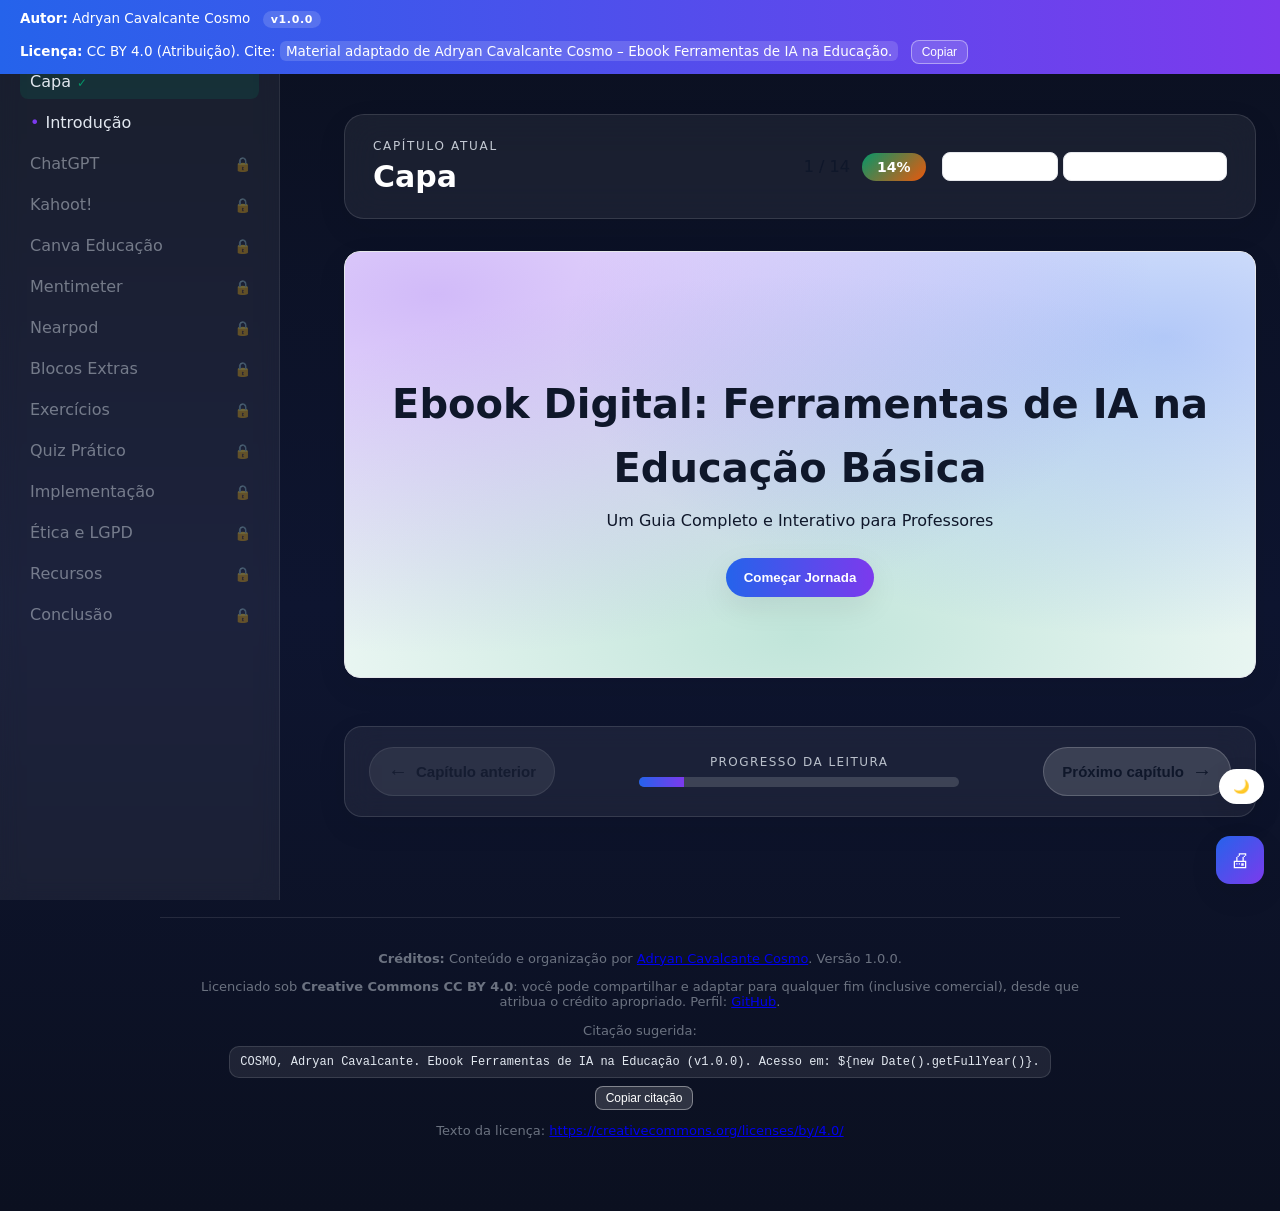
==== index.html @ c81c5d65 "Ferramentas de IA na Educação Básica" ====
<!DOCTYPE html><html
    lang="pt-BR"
    data-theme="light"
    class="chapters-mode">
    <head>
        <meta charset="UTF-8" />
        <meta
            name="viewport"
            content="width=device-width, initial-scale=1.0" />
        <title>Ebook Digital: Ferramentas de IA na Educação Básica</title>
        <meta
            name="description"
            content="Ebook interativo para professores: ferramentas de IA com guias práticos, exemplos pedagógicos, ética e acessibilidade." />
        <meta
            name="ebook:author"
            content="Adryan Cavalcante Cosmo" />
        <meta
            name="ebook:authorGithub"
            content="https://github.com/Adryan-Cosmo" />
        <meta
            name="ebook:version"
            content="1.0.0" />
        <meta
            name="license"
            content="CC BY 4.0" />
        <link
            rel="icon"
            href="assets/favicon.svg"
            type="image/svg+xml" />
        <link
            rel="stylesheet"
            href="style.css"
            media="all" />
        <link
            rel="stylesheet"
            href="print.css"
            media="print" />
    </head>
    <body>
        <!-- Banner de Créditos (preenchido dinamicamente) -->
        <div class="author-banner">
            <div class="author-banner-left">
                <strong>Autor:</strong>
                <a
                    href="https://github.com/Adryan-Cosmo"
                    target="_blank"
                    rel="noopener"
                    class="author-link"
                    ><span class="author-name">Adryan Cavalcante Cosmo</span></a
                >
                <span
                    class="author-version"
                    title="Versão do ebook"
                    >v<span data-ebook-version>1.0.0</span></span
                >
            </div>
            <div class="author-banner-right">
                <strong>Licença:</strong> CC BY 4.0 (Atribuição). Cite:
                <span class="citation-inline"
                    >Material adaptado de Adryan Cavalcante Cosmo – Ebook
                    Ferramentas de IA na Educação.</span
                >
                <button
                    type="button"
                    class="copy-citation-btn"
                    id="copyCitation"
                    title="Copiar citação">
                    Copiar
                </button>
            </div>
        </div>
        <div class="progress-container">
            <div
                class="progress-bar"
                id="progressBar"></div>
        </div>
        <button
            class="theme-toggle"
            id="themeToggle"
            title="Alternar tema">
            <span id="themeIcon">🌙</span>
        </button>
        <button
            class="print-button"
            id="printButton"
            title="Imprimir capítulo atual">
            🖨
        </button>
        <nav
            class="sidebar"
            id="sidebar">
            <div class="sidebar-header">
                <h3>Sumário</h3>
                <button
                    class="sidebar-toggle"
                    id="sidebarToggle"
                    aria-label="Fechar menu">
                    ×
                </button>
            </div>
            <ul class="nav-menu">
                <li>
                    <a
                        class="nav-link"
                        href="#capa"
                        >Capa</a
                    >
                </li>
                <li>
                    <a
                        class="nav-link"
                        href="#introducao"
                        >Introdução</a
                    >
                </li>
                <li>
                    <a
                        class="nav-link"
                        href="#chatgpt"
                        >ChatGPT</a
                    >
                </li>
                <li>
                    <a
                        class="nav-link"
                        href="#kahoot"
                        >Kahoot!</a
                    >
                </li>
                <li>
                    <a
                        class="nav-link"
                        href="#canva"
                        >Canva Educação</a
                    >
                </li>
                <li>
                    <a
                        class="nav-link"
                        href="#mentimeter"
                        >Mentimeter</a
                    >
                </li>
                <li>
                    <a
                        class="nav-link"
                        href="#nearpod"
                        >Nearpod</a
                    >
                </li>
                <li>
                    <a
                        class="nav-link"
                        href="#extras"
                        >Blocos Extras</a
                    >
                </li>
                <li>
                    <a
                        class="nav-link"
                        href="#exercicios"
                        >Exercícios</a
                    >
                </li>
                <li>
                    <a
                        class="nav-link"
                        href="#quiz-pratico"
                        >Quiz Prático</a
                    >
                </li>
                <li>
                    <a
                        class="nav-link"
                        href="#implementacao"
                        >Implementação</a
                    >
                </li>
                <li>
                    <a
                        class="nav-link"
                        href="#etica"
                        >Ética e LGPD</a
                    >
                </li>
                <li>
                    <a
                        class="nav-link"
                        href="#recursos"
                        >Recursos</a
                    >
                </li>
                <li>
                    <a
                        class="nav-link"
                        href="#conclusao"
                        >Conclusão</a
                    >
                </li>
            </ul>
        </nav>
        <button
            class="mobile-menu-btn"
            id="mobileMenuBtn"
            aria-label="Abrir menu">
            ☰
        </button>
        <main class="main-content">
            <div class="chapter-toolbar">
                <div class="chapter-meta">
                    <span class="chapter-label">Capítulo atual</span>
                    <h2
                        class="chapter-title"
                        id="currentChapterTitle">
                        Capa
                    </h2>
                </div>
                <div class="chapter-progress">
                    <div class="chapter-counter">
                        <span id="chapterPosition">1 / 12</span>
                        <span
                            class="chapter-progress-pill"
                            id="chapterPercent"
                            >0%</span
                        >
                    </div>
                    <div class="chapter-actions">
                        <button
                            id="viewModeToggle"
                            class="btn small"
                            type="button"
                            title="Alternar entre visão linear (um capítulo) e completa">
                            Visão Completa
                        </button>
                        <button
                            id="progressModeToggle"
                            class="btn small"
                            type="button"
                            title="Alternar modo da barra superior">
                            Progresso: Desbloqueio
                        </button>
                    </div>
                </div>
            </div>
            <section
                id="capa"
                class="section section-cover active"
                data-title="Capa">
                <div class="cover-gradient"></div>
                <div class="cover-content">
                    <h1>Ebook Digital: Ferramentas de IA na Educação Básica</h1>
                    <p>Um Guia Completo e Interativo para Professores</p>
                    <button
                        class="cta-button"
                        id="startJourney"
                        type="button">
                        Começar Jornada
                    </button>
                </div>
            </section>
            <section
                id="introducao"
                class="section"
                data-title="Introdução">
                <h2>Introdução</h2>
                <p>
                    A Inteligência Artificial potencializa, não substitui, a
                    docência. Este ebook reúne ferramentas essenciais, com guias
                    práticos, exemplos e boas práticas para aplicação imediata
                    em sala de aula.
                </p>
                <div class="callout info">
                    <strong>Curiosidade:</strong> escolas que adotam recursos
                    digitais com intencionalidade pedagógica relatam maior
                    engajamento, economia de tempo em planejamento e avaliações
                    mais ágeis.
                </div>
                <div class="pill-grid">
                    <span class="pill">Criação de conteúdo</span>
                    <span class="pill">Gamificação</span>
                    <span class="pill">Interatividade</span>
                    <span class="pill">Realidade Virtual</span>
                    <span class="pill">Acessibilidade</span>
                </div>
            </section>
            <section
                id="chatgpt"
                class="section"
                data-title="ChatGPT">
                <h2>ChatGPT <span class="tag">🤖 Assistente de IA</span></h2>
                <h3>Apresentação</h3>
                <p>
                    O ChatGPT, desenvolvido pela OpenAI, é uma ferramenta de
                    inteligência artificial baseada em modelos de linguagem
                    avançados que compreende e gera respostas em linguagem
                    natural, sendo útil para explicar conteúdos, criar textos e
                    apoiar o planejamento pedagógico.
                </p>
                <p>
                    Seu uso pedagógico é amplo: elaboração de questões de
                    múltipla escolha, rubricas, resumos e planos de aula. Muitos
                    professores o utilizam como “copiloto de ensino”, acelerando
                    a criação de conteúdo e permitindo adaptação rápida ao
                    contexto da turma.
                </p>
                <p>
                    Como toda tecnologia, exige mediação crítica. O ChatGPT é
                    excelente para ideação, revisão de textos, geração de
                    debates, listas de exercícios e adaptações para necessidades
                    especiais, mas pode errar, estar desatualizado ou reproduzir
                    vieses. Por isso, a revisão docente é essencial.
                </p>
                <div class="cards two">
                    <div class="card">
                        <h4>Principais funcionalidades</h4>
                        <ul>
                            <li>
                                Geração de textos, questões, planos e resumos
                                personalizados
                            </li>
                            <li>Revisão ortográfica e gramatical</li>
                            <li>Sugestões de atividades e dinâmicas</li>
                            <li>Explicações detalhadas de conceitos</li>
                            <li>Listas e roteiros de estudo</li>
                            <li>Suporte multilíngue</li>
                            <li>Personalização por faixa etária e objetivos</li>
                        </ul>
                    </div>
                    <div class="card">
                        <h4>Vantagens e limitações</h4>
                        <div class="badges-row">
                            <span class="badge success">Agilidade</span>
                            <span class="badge success">Adaptação</span>
                            <span class="badge success">Criatividade</span>
                            <span class="badge warn">Revisão necessária</span>
                            <span class="badge warn"
                                >Versão gratuita limitada</span
                            >
                        </div>
                        <ul>
                            <li>
                                <strong>Vantagens:</strong> produção ágil;
                                adaptação instantânea; ideias criativas; uso
                                gratuito básico; apoio a avaliações e feedback.
                            </li>
                            <li>
                                <strong>Limitações:</strong> pode trazer dados
                                desatualizados; requer revisão crítica; recursos
                                avançados são pagos; não substitui a docência;
                                atenção à privacidade.
                            </li>
                        </ul>
                    </div>
                </div>
                <h4>Guia prático</h4>
                <ol>
                    <li>Acesse: chat.openai.com</li>
                    <li>Crie conta gratuita (e-mail ou Google)</li>
                    <li>Faça pedidos objetivos e contextualizados</li>
                    <li>Peça ajustes e adequações</li>
                    <li>Revise e adapte ao seu contexto</li>
                </ol>
                <h4>Passo a passo rápido</h4>
                <ol>
                    <li>Digite a solicitação</li>
                    <li>Leia a resposta</li>
                    <li>Refine (“refaça em múltipla escolha”)</li>
                    <li>Revise criticamente</li>
                    <li>Use o histórico</li>
                </ol>
                <h4>Exemplos pedagógicos</h4>
                <ul>
                    <li>Quiz personalizado sobre conteúdo recente</li>
                    <li>Roteiro de debate (ex.: ética na internet)</li>
                    <li>Resumos acessíveis para alunos com dificuldades</li>
                    <li>Feedback individualizado em tarefas</li>
                    <li>Atividades adaptadas para inclusão</li>
                </ul>
                <div class="media-grid">
                    <div
                        class="media-slot"
                        data-tooltip="Planos de aula no ChatGPT (Parte 4)">
                        <a
                            class="video-link"
                            href="https://www.youtube.com/watch?v=M0Vbwbh-Sf0"
                            target="_blank"
                            rel="noopener">
                            <span class="video-thumb">▶</span>
                            <span class="video-title"
                                >Como criar planos de aula no ChatGPT (Parte
                                4)</span
                            >
                            <span class="video-meta"
                                >12:49 • Tutorial focado em planos</span
                            >
                        </a>
                    </div>
                    <div
                        class="media-slot"
                        data-tooltip="Guia longo com prompts educacionais">
                        <a
                            class="video-link"
                            href="https://www.youtube.com/watch?v=Xo--SD6QiSw"
                            target="_blank"
                            rel="noopener">
                            <span class="video-thumb">▶</span>
                            <span class="video-title"
                                >ChatGPT para Professores: Guia Completo</span
                            >
                            <span class="video-meta"
                                >Duração longa • Prompts e aplicação
                                prática</span
                            >
                        </a>
                    </div>
                </div>
            </section>
            <section
                id="kahoot"
                class="section"
                data-title="Kahoot!">
                <h2>Kahoot! <span class="tag">🎮 Gamificação</span></h2>
                <h3>Apresentação</h3>
                <p>
                    O Kahoot! transforma revisões de conteúdo em jogos
                    interativos, tornando a avaliação formativa divertida e
                    engajadora. É amplamente utilizado no mundo todo para
                    quizzes, competições e rankings em tempo real.
                </p>
                <p>
                    Funciona em computador e celular: cada aluno entra com um
                    PIN e responde às questões simultaneamente. Professores
                    criam quizzes do zero ou utilizam a biblioteca com
                    atividades prontas, o que facilita o planejamento.
                </p>
                <p>
                    Favorece aprendizagem ativa e colaborativa, com foco não
                    apenas no acerto, mas no trabalho em equipe e protagonismo
                    estudantil. Relatórios permitem acompanhar progresso e
                    dificuldades para personalizar intervenções.
                </p>
                <div class="cards two">
                    <div class="card">
                        <h4>Principais funcionalidades</h4>
                        <ul>
                            <li>Criação de quizzes customizados</li>
                            <li>Banco de jogos prontos por tema/disciplina</li>
                            <li>Participação em tempo real por PIN</li>
                            <li>Modo desafio (lição de casa)</li>
                            <li>Relatórios automatizados</li>
                            <li>Ranking e pontuação instantânea</li>
                            <li>Suporte a imagens e vídeos</li>
                        </ul>
                    </div>
                    <div class="card">
                        <h4>Vantagens e limitações</h4>
                        <div class="badges-row">
                            <span class="badge success">Engajamento</span>
                            <span class="badge success">Feedback rápido</span>
                            <span class="badge success">Fácil uso</span>
                            <span class="badge warn">Internet estável</span>
                            <span class="badge warn"
                                >Recursos free limitados</span
                            >
                        </div>
                        <ul>
                            <li>
                                <strong>Vantagens:</strong> gamificação; criação
                                simples; relatórios em tempo real; suporte
                                mobile; biblioteca pronta.
                            </li>
                            <li>
                                <strong>Limitações:</strong> versão free
                                limitada; não ideal para perguntas discursivas;
                                exige internet estável; experiência ideal com
                                tela do professor + dispositivos.
                            </li>
                        </ul>
                    </div>
                </div>
                <h4>Guia prático</h4>
                <ol>
                    <li>Acesse: kahoot.com e cadastre-se</li>
                    <li>Clique em “Criar” e monte o quiz</li>
                    <li>Defina tipos de pergunta, alternativas, mídia</li>
                    <li>Salve e compartilhe o PIN com a turma</li>
                    <li>Inicie ao vivo e analise relatórios</li>
                </ol>
                <h4>Passo a passo rápido</h4>
                <ol>
                    <li>“Criar” → “Novo Kahoot”</li>
                    <li>Escolha mídia e adicione perguntas</li>
                    <li>Ajuste tempo e pontuação</li>
                    <li>Compartilhe PIN</li>
                    <li>Acompanhe ranking</li>
                </ol>
                <h4>Exemplos pedagógicos</h4>
                <ul>
                    <li>Revisão pré-prova em formato de competição</li>
                    <li>Diagnóstico inicial de conhecimentos</li>
                    <li>Quiz temático para engajar</li>
                    <li>Feedback imediato em aulas expositivas</li>
                    <li>Grupos para colaboração</li>
                </ul>
                <div class="media-grid">
                    <div
                        class="media-slot"
                        data-tooltip="Tutorial completo Kahoot">
                        <a
                            class="video-link"
                            href="https://www.youtube.com/watch?v=J_oEUnze81M"
                            target="_blank"
                            rel="noopener">
                            <span class="video-thumb">▶</span>
                            <span class="video-title"
                                >Tutorial completo para o professor usar o
                                Kahoot</span
                            >
                            <span class="video-meta"
                                >12:01 • Uso em aulas presenciais e online</span
                            >
                        </a>
                    </div>
                    <div
                        class="media-slot"
                        data-tooltip="Criação de questões no plano gratuito">
                        <a
                            class="video-link"
                            href="https://www.youtube.com/watch?v=P9ICPuYSmi0"
                            target="_blank"
                            rel="noopener">
                            <span class="video-thumb">▶</span>
                            <span class="video-title"
                                >Como criar questões no Kahoot (versão
                                gratuita)</span
                            >
                            <span class="video-meta"
                                >10:24 • Passo a passo detalhado</span
                            >
                        </a>
                    </div>
                </div>
            </section>
            <section
                id="canva"
                class="section"
                data-title="Canva Educação">
                <h2>Canva Educação <span class="tag">🎨 Design</span></h2>
                <h3>Apresentação</h3>
                <p>
                    O Canva Educação é uma plataforma para criar materiais
                    visuais e apresentações pedagógicas com milhares de
                    templates gratuitos e recursos profissionais. Ideal para
                    dinamizar aulas com materiais atrativos e inclusivos.
                </p>
                <p>
                    Permite cartazes, infográficos, videoaulas, planos de aula e
                    avaliações personalizadas, com interface de arraste-e-solte.
                    Mesmo sem experiência prévia em design, é possível criar
                    arte educacional de qualidade.
                </p>
                <p>
                    Recursos recentes de IA otimizam o fluxo: geração automática
                    de planos, tradução, checagem de acessibilidade e edição
                    colaborativa em tempo real — aumentando a produtividade e a
                    qualidade dos materiais.
                </p>
                <div class="cards two">
                    <div class="card">
                        <h4>Principais funcionalidades</h4>
                        <ul>
                            <li>
                                Editor drag-and-drop e templates educacionais
                            </li>
                            <li>IA para planos, tradução e variações</li>
                            <li>Criação de vídeos e infográficos</li>
                            <li>Verificador de acessibilidade</li>
                            <li>Colaboração em tempo real</li>
                            <li>Integração com LMS e Classroom</li>
                        </ul>
                    </div>
                    <div class="card">
                        <h4>Vantagens e limitações</h4>
                        <div class="badges-row">
                            <span class="badge success"
                                >Gratuito p/ docentes</span
                            >
                            <span class="badge success">Inclusivo</span>
                            <span class="badge success">Fácil</span>
                            <span class="badge warn">Internet</span>
                            <span class="badge warn">Premium restrito</span>
                        </div>
                        <ul>
                            <li>
                                <strong>Vantagens:</strong> gratuito para
                                professores; personalização; acessibilidade;
                                economia de tempo; multi-etapas curriculares.
                            </li>
                            <li>
                                <strong>Limitações:</strong> precisa de
                                internet; alguns recursos são premium; pequena
                                curva de aprendizado.
                            </li>
                        </ul>
                    </div>
                </div>
                <h4>Guia prático</h4>
                <ol>
                    <li>Acesse: canva.com/educacao</li>
                    <li>Cadastre-se com e-mail institucional/Google</li>
                    <li>Escolha um template adequado</li>
                    <li>Personalize, verifique acessibilidade</li>
                    <li>Exporte (PDF/PNG/MP4) ou compartilhe link</li>
                </ol>
                <h4>Passo a passo rápido</h4>
                <ol>
                    <li>Selecione o formato (apresentação/infográfico/quiz)</li>
                    <li>Edite textos e imagens; use IA</li>
                    <li>Organize elementos visuais</li>
                    <li>Revise contraste e legibilidade</li>
                    <li>Compartilhe/baixe/imprima</li>
                </ol>
                <h4>Exemplos pedagógicos</h4>
                <ul>
                    <li>Materiais multimídia (ciências, história, etc.)</li>
                    <li>Planos de aula e apresentações ilustradas</li>
                    <li>Cartazes informativos</li>
                    <li>Atividades impressas e digitais</li>
                    <li>Jogos visuais educativos</li>
                </ul>
                <div class="media-grid">
                    <div
                        class="media-slot"
                        data-tooltip="Acesso gratuito e visão geral">
                        <a
                            class="video-link"
                            href="https://www.youtube.com/watch?v=0WI_fFuAggQ"
                            target="_blank"
                            rel="noopener">
                            <span class="video-thumb">▶</span>
                            <span class="video-title"
                                >Canva for Education (curto)</span
                            >
                            <span class="video-meta"
                                >Curto • Acesso e recursos</span
                            >
                        </a>
                    </div>
                    <div
                        class="media-slot"
                        data-tooltip="Criação profissional de atividades">
                        <a
                            class="video-link"
                            href="https://www.youtube.com/watch?v=Js-SSftUG40"
                            target="_blank"
                            rel="noopener">
                            <span class="video-thumb">▶</span>
                            <span class="video-title"
                                >Tutorial completo para criar atividades
                                pedagógicas</span
                            >
                            <span class="video-meta"
                                >10:54 • Materiais para imprimir</span
                            >
                        </a>
                    </div>
                </div>
            </section>
            <section
                id="mentimeter"
                class="section"
                data-title="Mentimeter">
                <h2>Mentimeter <span class="tag">📊 Interatividade</span></h2>
                <h3>Apresentação</h3>
                <p>
                    O Mentimeter transforma apresentações em experiências
                    interativas com nuvem de palavras, enquetes, quizzes e
                    perguntas abertas. Excelente para engajar e coletar feedback
                    instantâneo.
                </p>
                <p>
                    Democratiza a voz dos estudantes, tanto em aulas presenciais
                    quanto remotas, por código ou QR Code. Útil para sondagens,
                    construção coletiva e avaliação diagnóstica.
                </p>
                <p>
                    Funciona em tempo real, com visual atraente e
                    multi-dispositivo. É intuitivo e promove participação
                    inclusive de alunos tímidos, com opção de respostas
                    anônimas.
                </p>
                <div class="cards two">
                    <div class="card">
                        <h4>Principais funcionalidades</h4>
                        <ul>
                            <li>Perguntas rápidas e resultados ao vivo</li>
                            <li>Nuvem de palavras colaborativa</li>
                            <li>Escalas, abertas e quizzes</li>
                            <li>Exportação de resultados</li>
                            <li>Personalização visual</li>
                            <li>Compatível com qualquer dispositivo</li>
                        </ul>
                    </div>
                    <div class="card">
                        <h4>Vantagens e limitações</h4>
                        <div class="badges-row">
                            <span class="badge success">Participação</span>
                            <span class="badge success">Anonimato</span>
                            <span class="badge success">Versátil</span>
                            <span class="badge warn">Free limitado</span>
                            <span class="badge warn">Internet</span>
                        </div>
                        <ul>
                            <li>
                                <strong>Vantagens:</strong> interatividade
                                ampla; acesso simples; relatórios exportáveis;
                                anonimato encoraja participação.
                            </li>
                            <li>
                                <strong>Limitações:</strong> versão gratuita
                                limita perguntas/recursos; exige internet
                                estável; menos recursos visuais avançados no
                                plano free.
                            </li>
                        </ul>
                    </div>
                </div>
                <h4>Guia prático</h4>
                <ol>
                    <li>Acesse: mentimeter.com</li>
                    <li>Crie conta gratuita</li>
                    <li>“New Presentation” e adicione perguntas</li>
                    <li>Compartilhe o código/QR</li>
                    <li>Projete resultados e exporte</li>
                </ol>
                <h4>Passo a passo rápido</h4>
                <ol>
                    <li>Crie a apresentação e nomeie</li>
                    <li>Adicione slides e tipos de pergunta</li>
                    <li>Personalize visual</li>
                    <li>“Present” e compartilhe o código</li>
                    <li>Use respostas para revisão e debate</li>
                </ol>
                <h4>Exemplos pedagógicos</h4>
                <ul>
                    <li>Diagnóstico (ex.: palavras sobre biodiversidade)</li>
                    <li>Brainstorm para projetos interdisciplinares</li>
                    <li>Feedback pós-atividade</li>
                    <li>Revisão por quizzes</li>
                    <li>Leitura de clima da turma</li>
                </ul>
                <div class="media-grid">
                    <div
                        class="media-slot"
                        data-tooltip="Uso educacional do Mentimeter 2024">
                        <a
                            class="video-link"
                            href="https://www.youtube.com/watch?v=sKJiYttP4Ac"
                            target="_blank"
                            rel="noopener">
                            <span class="video-thumb">▶</span>
                            <span class="video-title"
                                >Tutorial 2024: Mentimeter como ferramenta
                                educacional</span
                            >
                            <span class="video-meta"
                                >Foco: nuvem de palavras / sondagem</span
                            >
                        </a>
                    </div>
                    <div
                        class="media-slot"
                        data-tooltip="Enquetes e quiz de classificação">
                        <a
                            class="video-link"
                            href="https://www.youtube.com/watch?v=BZsg6gGjZ_Y"
                            target="_blank"
                            rel="noopener">
                            <span class="video-thumb">▶</span>
                            <span class="video-title"
                                >Enquete e Quiz de Classificação no
                                Mentimeter</span
                            >
                            <span class="video-meta"
                                >17:55 • Tutorial completo + dicas</span
                            >
                        </a>
                    </div>
                </div>
            </section>
            <section
                id="nearpod"
                class="section"
                data-title="Nearpod">
                <h2>Nearpod <span class="tag">🥽 VR e 3D</span></h2>
                <h3>Apresentação</h3>
                <p>
                    O Nearpod integra apresentações interativas, avaliações
                    formativas, simulações 3D, VR e colaboração. Transforma
                    slides em experiências ativas e imersivas.
                </p>
                <p>
                    Permite importar Google Slides/PowerPoint/PDF e inserir
                    quiz, jogos, enquetes, desenho e mural colaborativo. Há
                    biblioteca de VR para “viagens de estudo” e simulações
                    científicas.
                </p>
                <p>
                    Funciona em modo “Sessão ao Vivo” (síncrono) ou “Ritmo do
                    Aluno” (assíncrono/híbrido). Relatórios detalhados dão visão
                    individual do engajamento e da aprendizagem.
                </p>
                <div class="cards two">
                    <div class="card">
                        <h4>Principais funcionalidades</h4>
                        <ul>
                            <li>Lições com quizzes, mural e desenho</li>
                            <li>Realidade virtual e simulações 3D</li>
                            <li>Avaliação formativa em tempo real</li>
                            <li>Sessão ao vivo e ritmo do aluno</li>
                            <li>Importação de materiais</li>
                            <li>Relatórios de participação e desempenho</li>
                        </ul>
                    </div>
                    <div class="card">
                        <h4>Vantagens e limitações</h4>
                        <div class="badges-row">
                            <span class="badge success">Imersão</span>
                            <span class="badge success">Personalização</span>
                            <span class="badge success">Inclusão</span>
                            <span class="badge warn">Internet</span>
                            <span class="badge warn"
                                >Plano pago (avançado)</span
                            >
                        </div>
                        <ul>
                            <li>
                                <strong>Vantagens:</strong> engajamento alto;
                                personalização; recursos inclusivos; muitas
                                funções gratuitas; biblioteca rica.
                            </li>
                            <li>
                                <strong>Limitações:</strong> depende de
                                internet; funcionalidades avançadas pagas;
                                alunos podem precisar de adaptação inicial.
                            </li>
                        </ul>
                    </div>
                </div>
                <h4>Guia prático</h4>
                <ol>
                    <li>Acesse: nearpod.com e registre-se</li>
                    <li>Importe slides/PDF ou crie do zero</li>
                    <li>Insira atividades (quiz, desenho, mural, VR)</li>
                    <li>Selecione Sessão ao Vivo ou Ritmo do Aluno</li>
                    <li>Compartilhe código</li>
                    <li>Analise relatórios</li>
                </ol>
                <h4>Passo a passo rápido</h4>
                <ol>
                    <li>Crie a lição e adicione interações</li>
                    <li>Defina distribuição síncrona/assíncrona</li>
                    <li>Compartilhe o código</li>
                    <li>Alunos interagem nos dispositivos</li>
                    <li>Use dados para ajustar a prática</li>
                </ol>
                <h4>Exemplos pedagógicos</h4>
                <ul>
                    <li>Biodiversidade com quizzes e VR</li>
                    <li>Visita virtual ao Coliseu</li>
                    <li>Diagnóstico de novos conteúdos</li>
                    <li>Desenho colaborativo ao vivo</li>
                    <li>Atividades adaptativas para inclusão</li>
                </ul>
                <div class="media-grid">
                    <div
                        class="media-slot"
                        data-tooltip="Apresentações interativas Nearpod">
                        <a
                            class="video-link"
                            href="https://www.youtube.com/watch?v=ar74WNQH0J0"
                            target="_blank"
                            rel="noopener">
                            <span class="video-thumb">▶</span>
                            <span class="video-title"
                                >Como tornar as aulas mais dinâmicas com
                                Nearpod</span
                            >
                            <span class="video-meta"
                                >Apresentações e recursos dinâmicos</span
                            >
                        </a>
                    </div>
                    <div
                        class="media-slot"
                        data-tooltip="Criação de apresentações engajadoras">
                        <a
                            class="video-link"
                            href="https://www.youtube.com/watch?v=D2lma6ph_zk"
                            target="_blank"
                            rel="noopener">
                            <span class="video-thumb">▶</span>
                            <span class="video-title"
                                >Aprenda como usar o Nearpod para enriquecer
                                suas aulas</span
                            >
                            <span class="video-meta"
                                >08:08 • Passos práticos</span
                            >
                        </a>
                    </div>
                </div>
            </section>
            <section
                id="extras"
                class="section"
                data-title="Blocos Extras">
                <h2>Planejamento, Avaliação e Apoio com IA</h2>
                <div class="card">
                    <h3>
                        Uso das Ferramentas de IA para Planejamento e Avaliação
                        de Projetos
                    </h3>
                    <h4>Potencializando o Trabalho do Docente</h4>
                    <p>
                        Ferramentas de IA como o ChatGPT atuam como assistentes
                        pedagógicos: geram planos de aula detalhados, roteiros,
                        atividades diferenciadas e materiais acessíveis.
                        Automatizando etapas repetitivas, liberam tempo para o
                        professor acompanhar o desenvolvimento crítico, o
                        engajamento e a criatividade dos estudantes.
                    </p>
                    <p>
                        Relatórios e dashboards (quando disponíveis em
                        plataformas como Nearpod ou Kahoot!) ajudam a mapear
                        competências e identificar lacunas rapidamente,
                        favorecendo intervenções pedagógicas personalizadas e
                        formativas.
                    </p>
                    <h4>IA no Suporte e Avaliação dos Alunos em Projetos</h4>
                    <p>
                        Em projetos, estudantes podem usar IA para explorar
                        temas, gerar hipóteses, estruturar textos e revisar
                        versões preliminares. Isso amplia autonomia e
                        autorregulação. Paralelamente, recursos interativos
                        (Kahoot!, Mentimeter, Nearpod) permitem monitorar
                        compreensão em tempo real e fornecer feedback imediato.
                    </p>
                    <div class="callout info">
                        <strong>Equilíbrio:</strong> IA é apoio — a mediação
                        humana continua central para validação, contextualização
                        e ética.
                    </div>
                </div>
                <div class="card">
                    <h3>Sugestões de Aplicações Práticas</h3>
                    <ul>
                        <li>
                            <strong>Planejamento dinâmico:</strong> gerar planos
                            multi-nível com diferenciação e inclusão.
                        </li>
                        <li>
                            <strong>Desenvolvimento autônomo:</strong> orientar
                            alunos a usar IA para brainstorm, estruturação e
                            revisão crítica.
                        </li>
                        <li>
                            <strong>Avaliação formativa contínua:</strong>
                            quizzes e enquetes (Kahoot!/Mentimeter) para ajustar
                            percurso.
                        </li>
                        <li>
                            <strong>Inclusão:</strong> verificar acessibilidade
                            (Canva, recursos de leitura/VR do Nearpod) e adaptar
                            linguagens.
                        </li>
                        <li>
                            <strong>Reflexão ética:</strong> promover debate
                            sobre autoria, honestidade acadêmica e uso
                            responsável.
                        </li>
                    </ul>
                </div>
                <div class="cards two">
                    <div class="card">
                        <h3>Rubrica Sintética (Apresentações & Projetos)</h3>
                        <ul>
                            <li>
                                <strong>Domínio do conteúdo</strong> –
                                profundidade e precisão.
                            </li>
                            <li>
                                <strong>Clareza e organização</strong> – lógica,
                                sequência, coesão.
                            </li>
                            <li>
                                <strong
                                    >Recursos visuais & acessibilidade</strong
                                >
                                – legibilidade, contraste, alt text.
                            </li>
                            <li>
                                <strong>Participação e tempo</strong> –
                                colaboração e gestão do tempo.
                            </li>
                            <li>
                                <strong>Reflexão crítica</strong> – análise,
                                argumentação, propostas.
                            </li>
                        </ul>
                        <p class="muted">
                            Sugestão: disponibilize a rubrica antes e incentive
                            auto e coavaliação.
                        </p>
                    </div>
                    <div class="card">
                        <h3>Checklist Essencial de Acessibilidade</h3>
                        <ul>
                            <li>Contraste adequado (WCAG AA).</li>
                            <li>Fonte ≥ 12pt e espaçamento confortável.</li>
                            <li>Alt text em todas as imagens.</li>
                            <li>Navegação por teclado sempre que possível.</li>
                            <li>Linguagem clara e inclusiva.</li>
                        </ul>
                        <p class="muted">
                            Revise materiais com verificadores (Canva,
                            PowerPoint, Google Slides).
                        </p>
                    </div>
                </div>
                <div class="card">
                    <h3>Biblioteca Multimídia de Apoio</h3>
                    <ul>
                        <li>
                            ChatGPT: do zero ao sucesso (planejamento e
                            prompts).
                        </li>
                        <li>Kahoot!: revisão gamificada e engajamento.</li>
                        <li>Canva Educação: criação visual acessível.</li>
                        <li>Mentimeter: sondagem e participação ao vivo.</li>
                        <li>
                            Nearpod: interatividade, VR e avaliação integrada.
                        </li>
                    </ul>
                    <p class="muted">
                        Sugestão: mantenha planilha compartilhada com links e
                        anotações pedagógicas.
                    </p>
                </div>
                <div class="card">
                    <h3>Como Integrar no Fluxo da Aula</h3>
                    <ol>
                        <li>
                            <strong>Planeje</strong> com apoio da IA
                            (estruturas, diferenciação, recursos).
                        </li>
                        <li>
                            <strong>Crie</strong> materiais acessíveis e
                            multimodais (Canva / Nearpod).
                        </li>
                        <li>
                            <strong>Implemente</strong> interações e checagens
                            rápidas (Mentimeter / Kahoot!).
                        </li>
                        <li>
                            <strong>Monitore</strong> desempenho e engajamento
                            (relatórios / observação).
                        </li>
                        <li>
                            <strong>Realimente</strong> com rubrica + feedback
                            formativo adaptado.
                        </li>
                        <li>
                            <strong>Reflexão final</strong> com breve debate
                            ético sobre uso da IA.
                        </li>
                    </ol>
                    <p>
                        Adapte cada instrumento à maturidade digital da turma e
                        aos recursos disponíveis na escola.
                    </p>
                </div>
            </section>
            <section
                id="exercicios"
                class="section"
                data-title="Exercícios">
                <h2>Exercícios e Desafios</h2>
                <div class="cards three">
                    <div class="card">
                        <h3>Quiz: ChatGPT</h3>
                        <p>
                            Qual é a melhor estratégia para obter respostas
                            específicas?
                        </p>
                        <div
                            class="quiz-options"
                            data-quiz="q1">
                            <button class="option">Perguntas genéricas</button>
                            <button
                                class="option"
                                data-correct="true">
                                Prompts claros e específicos
                            </button>
                            <button class="option">Textos longos</button>
                            <button class="option">
                                Apenas palavras-chave
                            </button>
                        </div>
                        <div
                            class="quiz-feedback"
                            id="q1-feedback"></div>
                    </div>
                    <div class="card">
                        <h3>Desafios (Bronze → Ouro)</h3>
                        <ul>
                            <li>
                                Bronze: crie um plano de aula de 45 min
                                (ChatGPT)
                            </li>
                            <li>
                                Prata: gere 10 questões e transforme em Kahoot
                            </li>
                            <li>Ouro: aula Nearpod com 3 interações + 1 VR</li>
                        </ul>
                    </div>
                    <div class="card">
                        <h3>Checklist de Implementação</h3>
                        <ul
                            class="checklist"
                            id="checklist">
                            <li>
                                <label
                                    ><input type="checkbox" /> Diagnóstico de
                                    infraestrutura</label
                                >
                            </li>
                            <li>
                                <label
                                    ><input type="checkbox" /> Perfil digital
                                    dos alunos</label
                                >
                            </li>
                            <li>
                                <label
                                    ><input type="checkbox" /> Seleção de 2–3
                                    ferramentas</label
                                >
                            </li>
                            <li>
                                <label
                                    ><input type="checkbox" /> Testes
                                    piloto</label
                                >
                            </li>
                            <li>
                                <label
                                    ><input type="checkbox" /> Tutoriais
                                    simples</label
                                >
                            </li>
                            <li>
                                <label
                                    ><input type="checkbox" /> Planos
                                    alternativos (offline)</label
                                >
                            </li>
                        </ul>
                        <button
                            class="btn small"
                            id="clearChecklist">
                            Limpar progresso
                        </button>
                    </div>
                </div>
            </section>
            <section
                id="quiz-pratico"
                class="section"
                data-title="Quiz Prático">
                <h2>Quiz: Avalie seu Conhecimento Prático do Guia</h2>
                <div class="card">
                    <h3>
                        1. Onde você acessa o ChatGPT para começar a criar
                        planos de aula?
                    </h3>
                    <div
                        class="quiz-options"
                        data-quiz="p1">
                        <button class="option">google.com</button>
                        <button
                            class="option"
                            data-correct="true">
                            chat.openai.com
                        </button>
                        <button class="option">openai.org</button>
                        <button class="option">classroom.openai.com</button>
                    </div>
                    <div
                        class="quiz-feedback"
                        id="p1-feedback"></div>
                </div>
                <div class="card">
                    <h3>
                        2. Qual destes passos é correto para usar ferramentas de
                        IA no ambiente educacional?
                    </h3>
                    <div
                        class="quiz-options"
                        data-quiz="p2">
                        <button class="option">
                            Solicitar assistência técnica sempre
                        </button>
                        <button
                            class="option"
                            data-correct="true">
                            Criar conta, fazer prompt, ajustar respostas,
                            revisar
                        </button>
                        <button class="option">
                            Copiar todo conteúdo sem revisão
                        </button>
                        <button class="option">
                            Deixar os alunos usarem livremente
                        </button>
                    </div>
                    <div
                        class="quiz-feedback"
                        id="p2-feedback"></div>
                </div>
                <div class="card">
                    <h3>
                        3. O que é fundamental fazer após receber uma resposta
                        do ChatGPT?
                    </h3>
                    <div
                        class="quiz-options"
                        data-quiz="p3">
                        <button class="option">Publicar imediatamente</button>
                        <button
                            class="option"
                            data-correct="true">
                            Revisar e adaptar conforme o contexto
                        </button>
                        <button class="option">
                            Ignorar e pedir nova resposta
                        </button>
                        <button class="option">Tradução automática</button>
                    </div>
                    <div
                        class="quiz-feedback"
                        id="p3-feedback"></div>
                </div>
                <div class="card">
                    <h3>
                        4. A criação de quizzes no Kahoot! exige que cada aluno
                        tenha o quê?
                    </h3>
                    <div
                        class="quiz-options"
                        data-quiz="p4">
                        <button
                            class="option"
                            data-correct="true">
                            Dispositivo com internet para inserir o código PIN
                        </button>
                        <button class="option">Modelo impresso do quiz</button>
                        <button class="option">Conta gratuita no Kahoot</button>
                        <button class="option">
                            Programa instalado no celular
                        </button>
                    </div>
                    <div
                        class="quiz-feedback"
                        id="p4-feedback"></div>
                </div>
                <div class="card">
                    <h3>
                        5. Ao criar materiais no Canva Educação, qual é um passo
                        importante para garantir acessibilidade?
                    </h3>
                    <div
                        class="quiz-options"
                        data-quiz="p5">
                        <button class="option">
                            Usar fontes pequenas e cores claras
                        </button>
                        <button
                            class="option"
                            data-correct="true">
                            Usar o verificador de acessibilidade para contraste
                            e legibilidade
                        </button>
                        <button class="option">
                            Adicionar muitas imagens coloridas
                        </button>
                        <button class="option">
                            Usar sempre fontes cursivas
                        </button>
                    </div>
                    <div
                        class="quiz-feedback"
                        id="p5-feedback"></div>
                </div>
                <div
                    id="quizPraticoScore"
                    class="quiz-score-summary"
                    hidden>
                    <div class="score-line">
                        <strong>Pontuação:</strong>
                        <span id="quizPraticoAcertos">0</span>/<span
                            id="quizPraticoTotal"
                            >5</span
                        >
                        (<span id="quizPraticoPercent">0%</span>)
                    </div>
                    <div class="score-bar-wrapper">
                        <div class="score-bar-track">
                            <div
                                class="score-bar-fill"
                                id="quizPraticoFill"></div>
                        </div>
                    </div>
                    <div class="score-actions">
                        <button
                            id="resetQuizPratico"
                            class="btn small"
                            type="button">
                            Refazer Quiz
                        </button>
                    </div>
                </div>
            </section>
            <section
                id="implementacao"
                class="section"
                data-title="Implementação">
                <h2>Linha do Tempo (12 Semanas)</h2>
                <div class="timeline">
                    <div class="time-block">
                        <h4>Semanas 1–2</h4>
                        <ul>
                            <li>Infraestrutura e perfil</li>
                            <li>Escolha de ferramentas</li>
                            <li>Configuração</li>
                        </ul>
                    </div>
                    <div class="time-block">
                        <h4>Semanas 3–4</h4>
                        <ul>
                            <li>Testes piloto</li>
                            <li>Tutoriais e planos B</li>
                            <li>Feedback inicial</li>
                        </ul>
                    </div>
                    <div class="time-block">
                        <h4>Semanas 5–8</h4>
                        <ul>
                            <li>Implementação gradual</li>
                            <li>Ajustes contínuos</li>
                            <li>Documentação</li>
                        </ul>
                    </div>
                    <div class="time-block">
                        <h4>Semanas 9–12</h4>
                        <ul>
                            <li>Integração de ferramentas</li>
                            <li>Monitores</li>
                            <li>Planejamento futuro</li>
                        </ul>
                    </div>
                </div>
            </section>
            <section
                id="etica"
                class="section"
                data-title="Ética e LGPD">
                <h2>Ética, LGPD e Uso Responsável</h2>
                <div class="cards two">
                    <div class="card">
                        <h3>Princípios</h3>
                        <ul>
                            <li>Transparência</li>
                            <li>Proteção de dados</li>
                            <li>Revisão e verificação</li>
                            <li>Equilíbrio pedagógico</li>
                        </ul>
                    </div>
                    <div class="card">
                        <h3>Boas práticas</h3>
                        <ul>
                            <li>Evite dados sensíveis</li>
                            <li>Use plataformas confiáveis</li>
                            <li>Cite uso de IA</li>
                            <li>Promova pensamento crítico</li>
                        </ul>
                    </div>
                </div>
            </section>
            <section
                id="recursos"
                class="section"
                data-title="Recursos">
                <h2>Recursos e Comunidades</h2>
                <ul>
                    <li>IA para Educadores (MEC/UFRN)</li>
                    <li>Google for Education e Microsoft Educator</li>
                    <li>Professores Inovadores, Educadores Digitais</li>
                    <li>Porvir, CIEB, Nova Escola Tecnologia</li>
                </ul>
            </section>
            <section
                id="conclusao"
                class="section"
                data-title="Conclusão">
                <h2>Conclusão</h2>
                <p>
                    Comece pequeno, avance consistentemente e documente
                    aprendizagens. IA amplia a capacidade docente quando
                    alinhada a objetivos pedagógicos claros.
                </p>
                <div class="callout success">
                    <strong>Plano imediato:</strong> escolha 1 ferramenta,
                    explore por 1 hora e aplique em 1 aula na próxima semana.
                </div>
            </section>
            <nav class="chapter-nav">
                <button
                    class="chapter-button"
                    id="prevChapter"
                    type="button">
                    <span aria-hidden="true">←</span>
                    <span>Capítulo anterior</span>
                </button>
                <div class="chapter-indicator">
                    <span class="chapter-indicator-label"
                        >Progresso da leitura</span
                    >
                    <div class="chapter-indicator-bar">
                        <div class="chapter-indicator-track">
                            <div
                                class="chapter-indicator-fill"
                                id="chapterNavProgress"></div>
                        </div>
                    </div>
                </div>
                <button
                    class="chapter-button"
                    id="nextChapter"
                    type="button">
                    <span>Próximo capítulo</span>
                    <span aria-hidden="true">→</span>
                </button>
            </nav>
        </main>
        <div
            id="modal"
            class="modal"
            aria-hidden="true">
            <div class="modal-content">
                <button
                    class="modal-close"
                    id="modalClose"
                    aria-label="Fechar">
                    ×
                </button>
                <div id="modalBody"></div>
            </div>
        </div>
        <script src="app.js"></script>
        <footer class="ebook-footer">
            <p>
                <strong>Créditos:</strong> Conteúdo e organização por
                <a
                    href="https://github.com/Adryan-Cosmo"
                    target="_blank"
                    rel="noopener"
                    class="author-link"
                    ><span class="author-name">Adryan Cavalcante Cosmo</span></a
                >. Versão <span data-ebook-version>1.0.0</span>.
            </p>
            <p>
                Licenciado sob <strong>Creative Commons CC BY 4.0</strong>: você
                pode compartilhar e adaptar para qualquer fim (inclusive
                comercial), desde que atribua o crédito apropriado. Perfil:
                <a
                    href="https://github.com/Adryan-Cosmo"
                    target="_blank"
                    rel="noopener"
                    class="author-link"
                    >GitHub</a
                >.
            </p>
            <div class="citation-box">
                <div class="citation-label">Citação sugerida:</div>
                <code id="citationText"
                    >COSMO, Adryan Cavalcante. Ebook Ferramentas de IA na
                    Educação (v1.0.0). Acesso em: ${new
                    Date().getFullYear()}.</code
                >
                <button
                    type="button"
                    class="copy-citation-btn"
                    id="copyCitationFooter">
                    Copiar citação
                </button>
            </div>
            <p class="license-note">
                Texto da licença:
                <a
                    href="https://creativecommons.org/licenses/by/4.0/deed.pt"
                    target="_blank"
                    rel="noopener"
                    >https://creativecommons.org/licenses/by/4.0/</a
                >
            </p>
        </footer>
    </body>
</html>
---- style.css ----
/* style.css — tema completo com suporte a tema escuro/claro */
:root{
  --bg:#0b1020;--bg-soft:#121a34;--card:#ffffff;--text:#0f172a;--muted:#6b7280;--brand1:#2563eb;--brand2:#7c3aed;--brand3:#059669;--brand4:#ea580c;--ok:#16a34a;--warn:#f59e0b;--error:#ef4444;--border:#e5e7eb;--shadow:0 10px 30px rgba(2,6,23,.08)
}
[data-theme=dark]{--card:#0f172a;--text:#e5e7eb;--muted:#9ca3af;--border:#1f2937;--shadow:0 10px 30px rgba(0,0,0,.45)}
*{box-sizing:border-box}
html,body{margin:0;padding:0}
body{font-family:system-ui,-apple-system,Segoe UI,Roboto,Ubuntu,Cantarell,Noto Sans,Arial,sans-serif;color:var(--text);background:linear-gradient(180deg,#0b1020 0%,#0e1530 50%,#0b1020 100%);min-height:100vh}
/* Créditos / Banner Autor */
.author-banner{position:relative;z-index:1300;display:flex;flex-wrap:wrap;gap:14px;align-items:center;justify-content:space-between;padding:10px 20px;background:linear-gradient(90deg,var(--brand1),var(--brand2));color:#fff;font-size:13.5px;font-weight:500}
.author-banner a.author-link{color:#fff;text-decoration:underline dotted transparent;transition:.25s}
.author-banner a.author-link:hover{text-decoration-color:rgba(255,255,255,.8)}
.author-version{margin-left:8px;background:rgba(255,255,255,.15);padding:2px 8px;border-radius:999px;font-size:11px;font-weight:600;letter-spacing:.06em}
.copy-citation-btn{background:rgba(255,255,255,.15);border:1px solid rgba(255,255,255,.4);color:#fff;padding:4px 10px;font-size:12px;border-radius:8px;cursor:pointer;margin-left:8px;backdrop-filter:blur(4px);transition:.25s}
.copy-citation-btn:hover{background:rgba(255,255,255,.25)}
.citation-inline{background:rgba(255,255,255,.15);padding:2px 6px;border-radius:6px;font-weight:400}
.ebook-footer{margin:60px auto 40px;max-width:960px;text-align:center;font-size:13px;color:var(--muted);padding:20px 16px;border-top:1px solid rgba(255,255,255,.1)}
.citation-box{margin:14px auto 0;display:flex;flex-direction:column;gap:8px;align-items:center}
.citation-box code{display:block;max-width:100%;overflow-x:auto;padding:8px 10px;background:rgba(255,255,255,.08);border:1px solid rgba(255,255,255,.12);border-radius:10px;font-size:12px;font-family:"JetBrains Mono","Fira Code",monospace;color:#e2e8f0}
[data-theme=dark] .citation-box code{background:rgba(15,23,42,.8);border-color:rgba(148,163,184,.25)}
.progress-container{position:fixed;top:0;left:0;width:100%;height:6px;background:rgba(255,255,255,.08);z-index:1200}
.progress-bar{height:6px;width:0%;background:linear-gradient(90deg,var(--brand1),var(--brand2));box-shadow:var(--shadow)}
.theme-toggle,.mobile-menu-btn{position:fixed;z-index:1000;border:none;background:var(--card);color:var(--text);border-radius:999px;padding:10px 14px;box-shadow:var(--shadow);cursor:pointer}
.theme-toggle{right:16px;bottom:96px}
.mobile-menu-btn{left:16px;bottom:16px;display:none}
.print-button{position:fixed;right:16px;bottom:16px;z-index:1000;border:none;background:linear-gradient(135deg,var(--brand1),var(--brand2));color:#fff;width:48px;height:48px;border-radius:14px;box-shadow:var(--shadow);cursor:pointer;font-size:20px;display:flex;align-items:center;justify-content:center}
.print-button:hover{filter:brightness(1.05)}
.print-button:active{transform:scale(.97)}
.sidebar{position:fixed;left:0;top:0;bottom:0;width:280px;padding:20px;background:rgba(255,255,255,.06);backdrop-filter:blur(10px);border-right:1px solid rgba(255,255,255,.08);transform:translateX(0);transition:transform .25s ease;z-index:900}
.sidebar.closed{transform:translateX(-100%)}
.sidebar-header{display:flex;align-items:center;justify-content:space-between;margin-bottom:10px}
.sidebar-header h3{margin:0;color:#fff}
.sidebar-toggle{border:none;background:transparent;color:#fff;font-size:22px;cursor:pointer}
.nav-menu{list-style:none;padding:0;margin:0;max-height:calc(100vh - 120px);overflow:auto}
.nav-menu li{margin:6px 0}
.nav-link{color:#e2e8f0;text-decoration:none;display:block;padding:8px 10px;border-radius:8px}
.nav-link:hover,.nav-link.active{background:rgba(255,255,255,.1)}
.nav-link.locked{opacity:.45;position:relative;cursor:not-allowed}
.nav-link.locked::after{content:'🔒';position:absolute;right:8px;top:50%;transform:translateY(-50%);font-size:14px;opacity:.8}
.nav-link.locked-pulse{animation:lockPulse .6s ease}
@keyframes lockPulse{0%{box-shadow:0 0 0 0 rgba(239,68,68,.7)}70%{box-shadow:0 0 0 8px rgba(239,68,68,0)}100%{box-shadow:0 0 0 0 rgba(239,68,68,0)}}
.main-content{margin-left:320px;padding:40px 24px;max-width:1100px}
.section{background:var(--card);border:1px solid var(--border);border-radius:16px;padding:28px;box-shadow:var(--shadow);margin:28px auto;line-height:1.6}
.section h2{margin-top:0;font-size:28px}
.section h3{margin-top:16px;font-size:22px}
.section h4{margin-top:14px;font-size:18px}
.section-cover{position:relative;padding:0;overflow:hidden;text-align:center}
.cover-gradient{position:absolute;inset:0;background:radial-gradient(1200px 600px at 10% 10%,rgba(124,58,237,.35),transparent 60%),radial-gradient(1000px 500px at 90% 20%,rgba(37,99,235,.35),transparent 60%),radial-gradient(1200px 600px at 50% 90%,rgba(5,150,105,.25),transparent 60%)}
.cover-content{position:relative;padding:120px 24px 80px}
.cover-content h1{font-size:40px;margin:0 0 8px}
.cover-content p{margin:0 0 24px}
.cta-button{background:linear-gradient(90deg,var(--brand1),var(--brand2));color:#fff;border:none;padding:12px 18px;border-radius:999px;cursor:pointer;box-shadow:var(--shadow);font-weight:600}
.cta-button:hover{filter:brightness(1.05)}
.cards{display:grid;gap:16px}
.cards.two{grid-template-columns:repeat(2,1fr)}
.cards.three{grid-template-columns:repeat(3,1fr)}
.card{background:var(--card);border:1px solid var(--border);margin-bottom: 16px;border-radius:14px;padding:16px;box-shadow:var(--shadow)}
.chapter-toolbar{display:flex;align-items:center;justify-content:space-between;gap:24px;margin:0 auto 32px;padding:24px 28px;border-radius:20px;background:rgba(255,255,255,.06);border:1px solid rgba(255,255,255,.12);backdrop-filter:blur(18px);box-shadow:var(--shadow)}
.chapter-meta{display:flex;flex-direction:column;gap:6px}
.chapter-label{text-transform:uppercase;letter-spacing:.14em;font-size:12px;color:rgba(226,232,240,.85)}
.chapter-title{margin:0;font-size:30px;color:#fff}
[data-theme=dark] .chapter-title{color:var(--text)}
.chapter-progress{display:flex;align-items:center;gap:16px}
.chapter-counter{display:flex;align-items:center;gap:12px}
.chapter-progress-pill{display:inline-flex;align-items:center;justify-content:center;padding:6px 12px;border-radius:999px;background:linear-gradient(135deg,var(--brand3),var(--brand4));color:#fff;font-weight:600;font-size:14px;min-width:64px;text-align:center}
.chapter-nav{display:flex;align-items:center;justify-content:space-between;gap:24px;margin:48px auto 0;padding:20px 24px;border-radius:18px;background:rgba(255,255,255,.06);border:1px solid rgba(255,255,255,.12);backdrop-filter:blur(14px);box-shadow:var(--shadow)}
.chapter-button{display:inline-flex;align-items:center;gap:8px;padding:12px 18px;border-radius:999px;border:1px solid rgba(255,255,255,.18);background:rgba(255,255,255,.14);color:#0f172a;font-weight:600;font-size:15px;cursor:pointer;transition:all .2s ease}
.chapter-button span[aria-hidden="true"]{font-size:20px}
.chapter-button:hover{filter:brightness(1.05)}
.chapter-button:disabled{opacity:.5;cursor:not-allowed}
[data-theme=dark] .chapter-button{color:var(--text);background:rgba(15,23,42,.5);border-color:rgba(148,163,184,.2)}
.chapter-indicator{flex:1;display:flex;flex-direction:column;gap:8px;align-items:center}
.chapter-indicator-label{font-size:12px;text-transform:uppercase;letter-spacing:.12em;color:rgba(226,232,240,.8)}
.chapter-indicator-bar{width:100%;max-width:320px}
.chapter-indicator-track{height:10px;width:100%;background:rgba(255,255,255,.15);border-radius:999px;overflow:hidden}
.chapter-indicator-fill{height:100%;width:0%;background:linear-gradient(90deg,var(--brand1),var(--brand2));transition:width .3s ease}
.chapters-mode .section{display:none !important;animation:fadeIn .4s ease}
.chapters-mode .section.active{display:block !important}
@keyframes fadeIn{from{opacity:0;transform:translateY(8px)}to{opacity:1;transform:translateY(0)}}
.tag{font-size:14px;background:rgba(124,58,237,.12);color:#7c3aed;padding:3px 8px;border-radius:999px;vertical-align:middle}
.pill-grid{display:flex;flex-wrap:wrap;gap:8px;margin-top:10px}
.pill{background:rgba(255,255,255,.6);color:#111;padding:6px 10px;border-radius:999px;font-size:14px}
.mono{list-style:none;margin:12px 0 0;padding:0;border:1px dashed rgba(124,58,237,.3);border-radius:12px;background:rgba(124,58,237,.06);font-family:"JetBrains Mono","Fira Code",monospace;font-size:14px;line-height:1.5}
.mono li{padding:10px 14px;border-bottom:1px dashed rgba(124,58,237,.2)}
.mono li:last-child{border-bottom:none}
.badges-row{display:flex;flex-wrap:wrap;gap:6px;margin:8px 0}
.badge{font-size:12px;border-radius:999px;padding:4px 8px}
.badge.success{background:rgba(22,163,74,.14);color:#16a34a}
.badge.warn{background:rgba(234,88,12,.14);color:#ea580c}
.media-grid{display:grid;grid-template-columns:repeat(2,1fr);gap:12px;margin-top:12px}
.media-slot{background:linear-gradient(135deg,rgba(37,99,235,.12),rgba(124,58,237,.12));border:1px dashed rgba(124,58,237,.35);border-radius:12px;padding:20px;text-align:center;color:var(--muted)}
.video-link{display:flex;flex-direction:column;align-items:flex-start;gap:4px;text-decoration:none;color:var(--text);background:rgba(255,255,255,.55);padding:12px 14px;border-radius:10px;position:relative;box-shadow:0 4px 14px -4px rgba(0,0,0,.15);transition:.25s ease;background-clip:padding-box}
[data-theme=dark] .video-link{background:rgba(15,23,42,.6);color:var(--text)}
.video-link:hover{background:linear-gradient(135deg,var(--brand1),var(--brand2));color:#fff;box-shadow:0 6px 18px -4px rgba(0,0,0,.4)}
.video-thumb{font-size:22px;filter:drop-shadow(0 2px 4px rgba(0,0,0,.3))}
.video-title{font-weight:600;font-size:14px;line-height:1.3}
.video-meta{font-size:12px;opacity:.8}
.callout{border-left:4px solid var(--brand2);background:rgba(124,58,237,.08);padding:12px 14px;border-radius:8px}
.callout.info{border-left-color:var(--brand1);background:rgba(37,99,235,.08)}
.callout.success{border-left-color:var(--brand3);background:rgba(5,150,105,.08)}
.muted{color:var(--muted);font-size:14px}
.timeline{display:grid;grid-template-columns:repeat(4,1fr);gap:16px}
.time-block{background:var(--card);border:1px solid var(--border);border-radius:12px;padding:14px}
.checklist{list-style:none;padding-left:0}
.checklist li{margin:6px 0}
.btn.small{background:var(--card);border:1px solid var(--border);padding:6px 10px;border-radius:8px;cursor:pointer;color: #fff;}
.modal{position:fixed;inset:0;background:rgba(0,0,0,.5);display:none;align-items:center;justify-content:center;z-index:1100}
.modal.open{display:flex}
.modal-content{background:var(--card);border:1px solid var(--border);border-radius:12px;padding:20px;width:min(720px,92vw);box-shadow:var(--shadow)}
.modal-close{position:absolute;top:10px;right:10px;border:none;background:transparent;color:var(--text);font-size:22px;cursor:pointer}

/* =============================
  QUIZ — Estilização Avançada
  ============================= */
.quiz-options{display:flex;flex-wrap:wrap;gap:10px;margin-top:14px}
.quiz-options .option{position:relative;appearance:none;border:1px solid var(--border);background:linear-gradient(135deg,rgba(255,255,255,.7),rgba(255,255,255,.45));color:var(--text);padding:10px 14px;border-radius:12px;font-size:14px;line-height:1.3;font-weight:500;cursor:pointer;transition:background .25s ease,transform .15s ease,border-color .25s ease,box-shadow .25s ease,filter .25s ease}
[data-theme=dark] .quiz-options .option{background:rgba(15,23,42,.55);border-color:rgba(148,163,184,.25);color:var(--text)}
.quiz-options .option:hover:not(:disabled){background:linear-gradient(135deg,var(--brand1),var(--brand2));color:#fff;box-shadow:0 4px 12px rgba(0,0,0,.25)}
.quiz-options .option:active:not(:disabled){transform:scale(.95)}
.quiz-options .option:focus-visible{outline:2px solid var(--brand2);outline-offset:2px}
.quiz-options .option.is-correct{background:linear-gradient(135deg,#10b981,#059669);color:#fff;border-color:#059669;box-shadow:0 0 0 2px rgba(5,150,105,.35),0 6px 16px -4px rgba(5,150,105,.4)}
.quiz-options .option.is-wrong{background:linear-gradient(135deg,#ef4444,#b91c1c);color:#fff;border-color:#b91c1c;box-shadow:0 0 0 2px rgba(239,68,68,.35),0 6px 16px -4px rgba(239,68,68,.4)}
.quiz-options .option.is-neutral{opacity:.55;filter:saturate(.4)}
.quiz-options .option:disabled{cursor:not-allowed}
.quiz-options .option.is-correct::after,.quiz-options .option.is-wrong::after{content:"";position:absolute;inset:0;border-radius:inherit;box-shadow:0 0 0 3px rgba(255,255,255,.35) inset;pointer-events:none;mix-blend-mode:overlay}
.quiz-feedback{margin-top:10px;font-weight:600;font-size:14px}
.quiz-feedback.ok{color:var(--ok)}
.quiz-feedback.err{color:var(--error)}
#quiz-pratico .card{background:linear-gradient(145deg,rgba(124,58,237,.08),rgba(37,99,235,.08));border:1px solid rgba(124,58,237,.25)}
[data-theme=dark] #quiz-pratico .card{background:linear-gradient(145deg,rgba(124,58,237,.18),rgba(37,99,235,.18));border-color:rgba(124,58,237,.35)}

/* Estados de capítulo: lido vs somente desbloqueado */
.nav-link.unlocked-only:not(.read){position:relative}
.nav-link.unlocked-only:not(.read)::before{content:"•";color:var(--brand2);margin-right:6px}
.nav-link.read{background:rgba(5,150,105,.15)}
.nav-link.read:hover{background:rgba(5,150,105,.22)}
.nav-link.read::after{content:'✓';font-size:12px;margin-left:6px;color:var(--brand3)}

/* Visão completa (todas as seções visíveis) */
.full-view .section{display:block !important}
.full-view .section{animation:fadeIn .35s ease}
.full-view .chapter-nav{display:none}

/* Barra de pontuação do quiz prático */
.quiz-score-summary{margin-top:32px;padding:20px 22px;border:1px solid var(--border);border-radius:18px;background:linear-gradient(135deg,rgba(37,99,235,.08),rgba(124,58,237,.08));backdrop-filter:blur(6px)}
[data-theme=dark] .quiz-score-summary{background:linear-gradient(135deg,rgba(37,99,235,.18),rgba(124,58,237,.18));border-color:rgba(148,163,184,.25)}
.quiz-score-summary .score-line{font-size:15px;margin-bottom:12px}
.score-bar-track{height:14px;width:100%;background:rgba(255,255,255,.15);border-radius:999px;overflow:hidden;position:relative}
.score-bar-fill{height:100%;width:0;background:linear-gradient(90deg,var(--brand3),var(--brand4));transition:width .4s ease}
.score-actions{margin-top:14px;display:flex;gap:10px}

/* Animação de entrada das opções */
.quiz-options .option{opacity:0;transform:translateY(6px)}
.quiz-options .option.appear{animation:optionIn .35s ease forwards}
@keyframes optionIn{to{opacity:1;transform:translateY(0)}}



@media (max-width:1024px){
  .main-content{margin-left:0;padding:24px}
  .mobile-menu-btn{display:inline-flex}
  .sidebar{transform:translateX(-100%)}
  .sidebar.open{transform:translateX(0)}
  .chapter-toolbar{flex-direction:column;align-items:flex-start}
  .chapter-title{font-size:26px}
  .chapter-progress{width:100%;justify-content:space-between}
  .chapter-nav{flex-direction:column;align-items:stretch}
  .chapter-indicator{width:100%}
  .cards.two,.cards.three{grid-template-columns:1fr}
  .timeline{grid-template-columns:1fr}
  .media-grid{grid-template-columns:1fr}
}

@media (max-width:640px){
  .chapter-toolbar{padding:20px}
  .chapter-progress{flex-direction:column;align-items:flex-start;gap:6px}
  .chapter-counter{width:100%;justify-content:space-between}
  .chapter-button{justify-content:center}
  .theme-toggle{bottom:144px}
  .print-button{right:16px;bottom:16px}
}
---- print.css ----
/* print.css — folha de estilo otimizada para impressão */
@page { size: A4; margin: 16mm; }
* { -webkit-print-color-adjust: exact; print-color-adjust: exact; }
body { background: #ffffff !important; color: #111827; font-family: ui-sans-serif, system-ui, -apple-system, Segoe UI, Roboto, Arial, sans-serif; }
.progress-container, .theme-toggle, .mobile-menu-btn, .sidebar, .print-button, .chapter-toolbar, .chapter-nav { display: none !important; }
.main-content { margin: 0 !important; padding: 0 !important; max-width: 100% !important; }
.section { box-shadow: none !important; border: 1px solid #e5e7eb; background: #fff; page-break-inside: avoid; }
.section h2 { color: #111827; }
.section h3 { color: #1f2937; }
.section h4 { color: #374151; }
.tag { background: #e0e7ff !important; color: #3730a3 !important; }
.badge.success { background: #dcfce7 !important; color: #166534 !important; }
.badge.warn { background: #ffedd5 !important; color: #9a3412 !important; }
.media-slot { border-color: #c7d2fe !important; color: #6b7280 !important; }
.callout, .callout.info, .callout.success { background: #f9fafb !important; border-left-color: #6b7280 !important; }
.timeline .time-block { border: 1px solid #e5e7eb !important; }
a { color: #1d4ed8; text-decoration: underline; }

@media print {
	.section { display: none !important; }
	.section.print-target { display: block !important; }
}
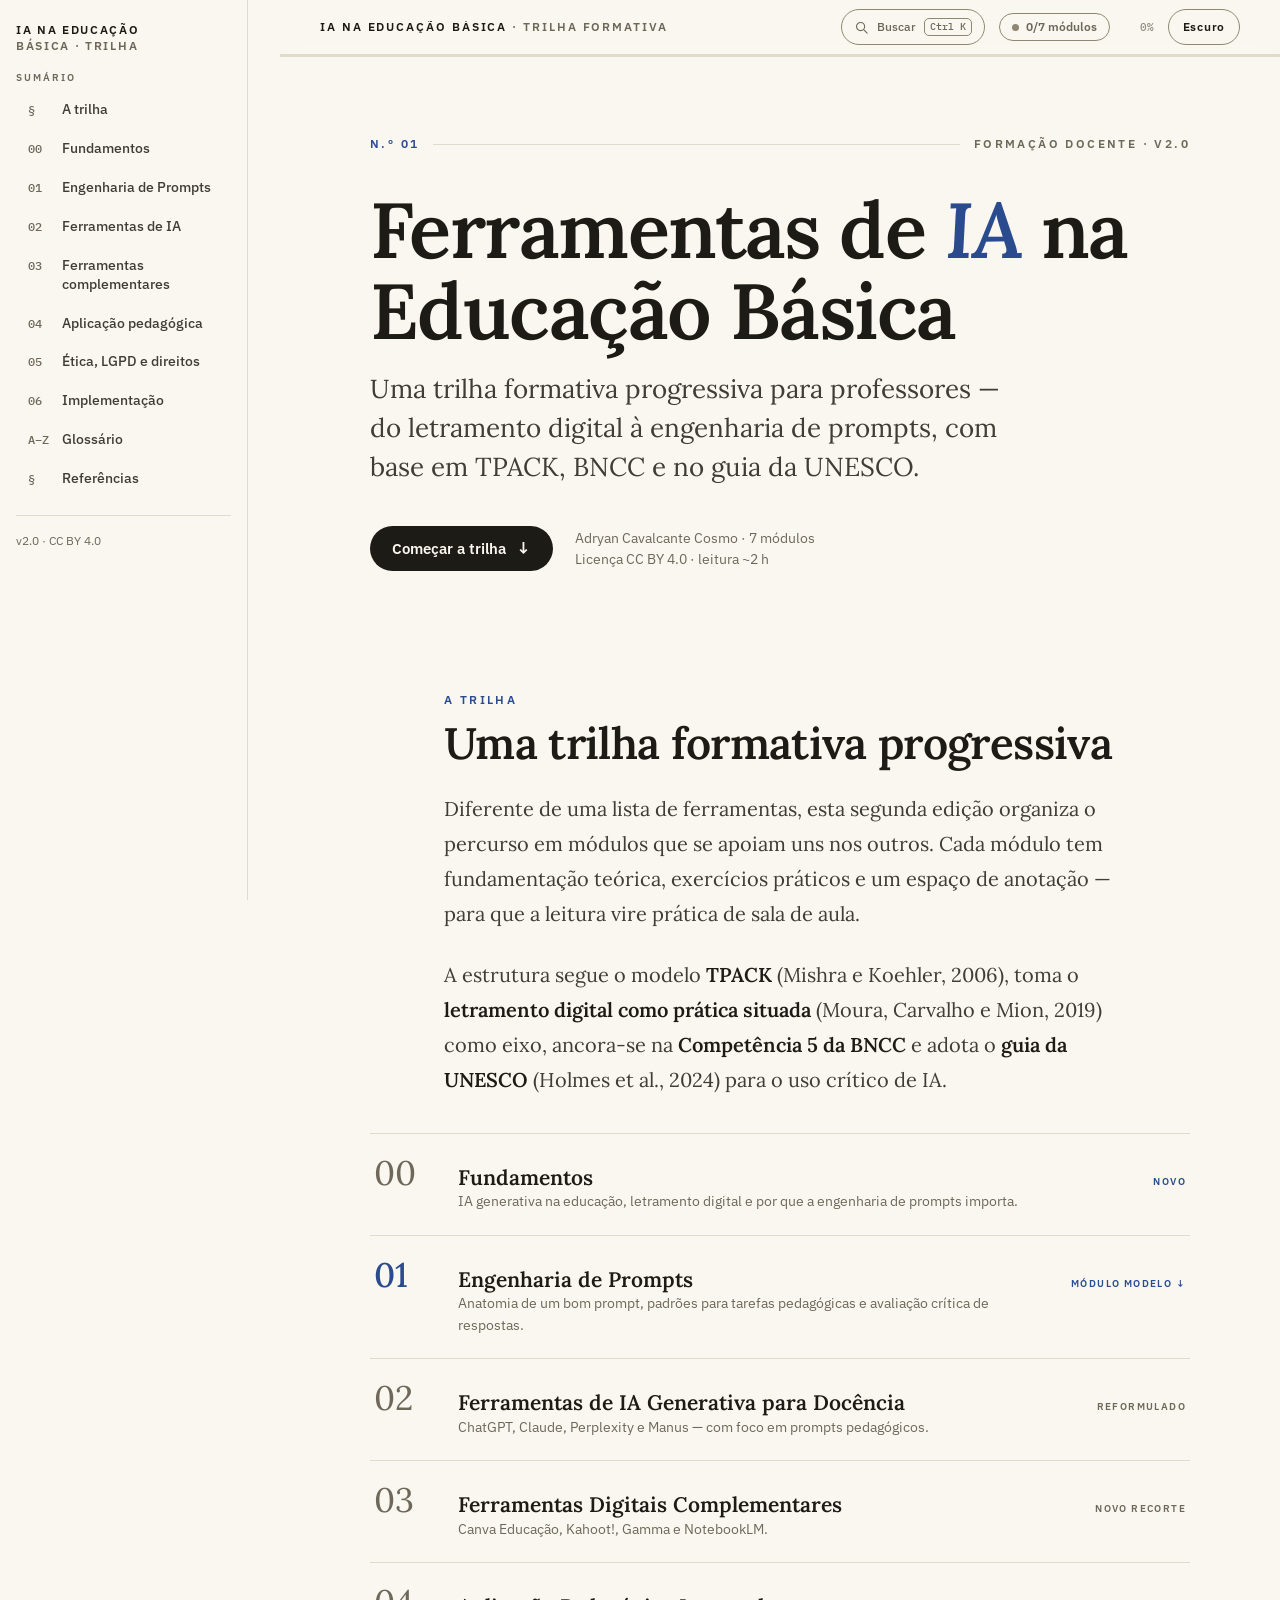
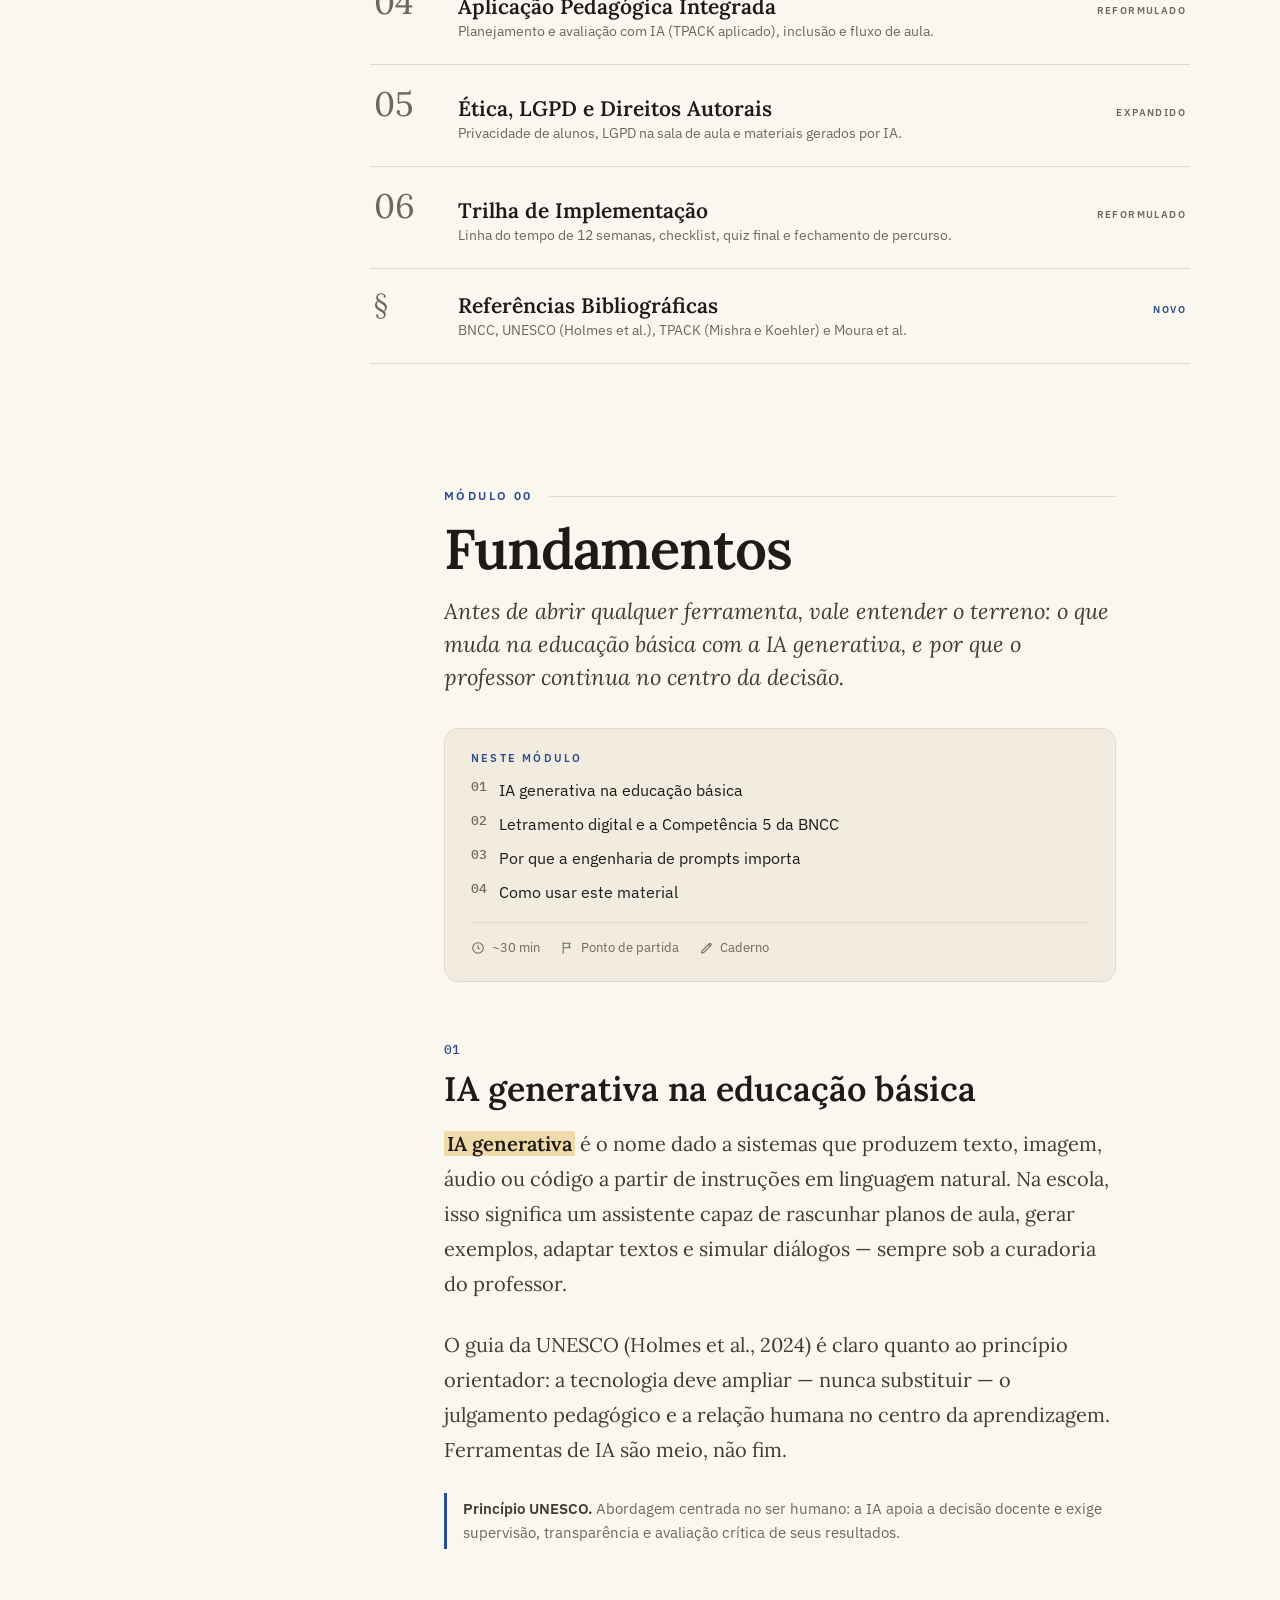
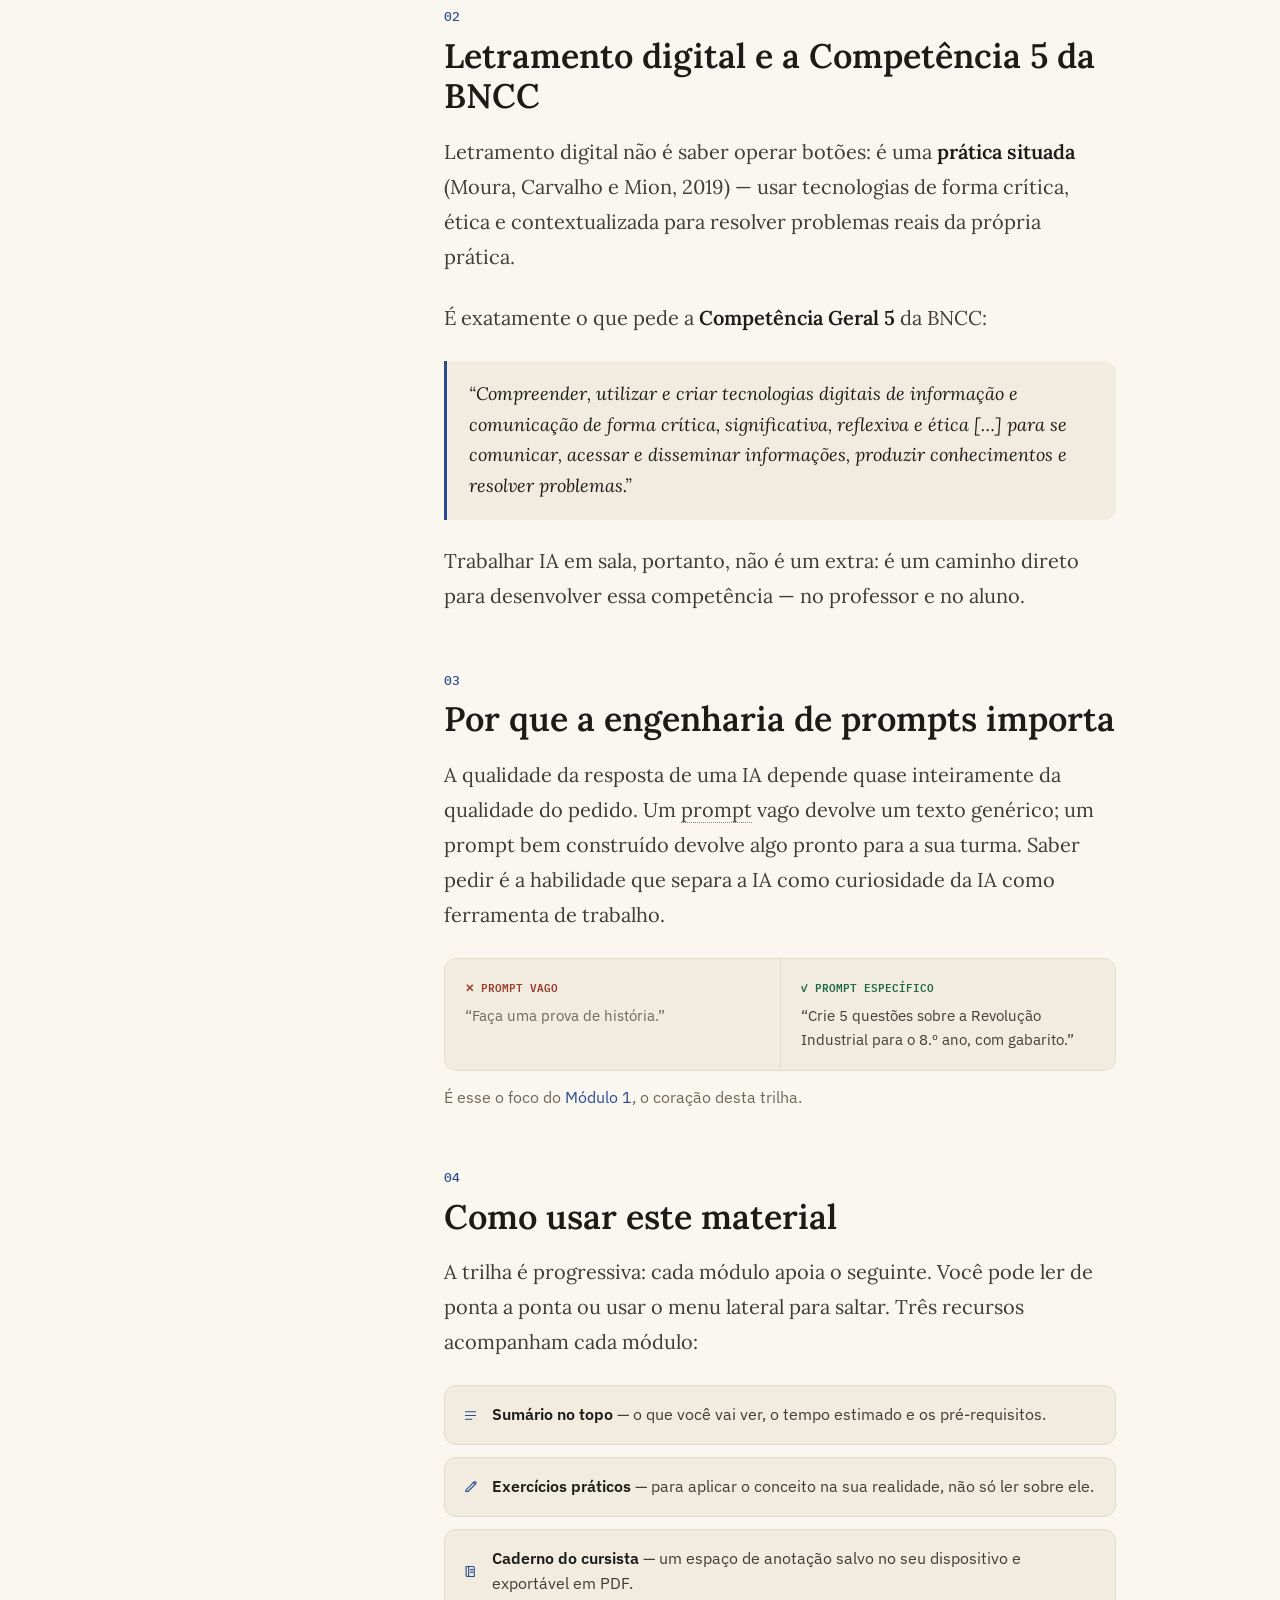
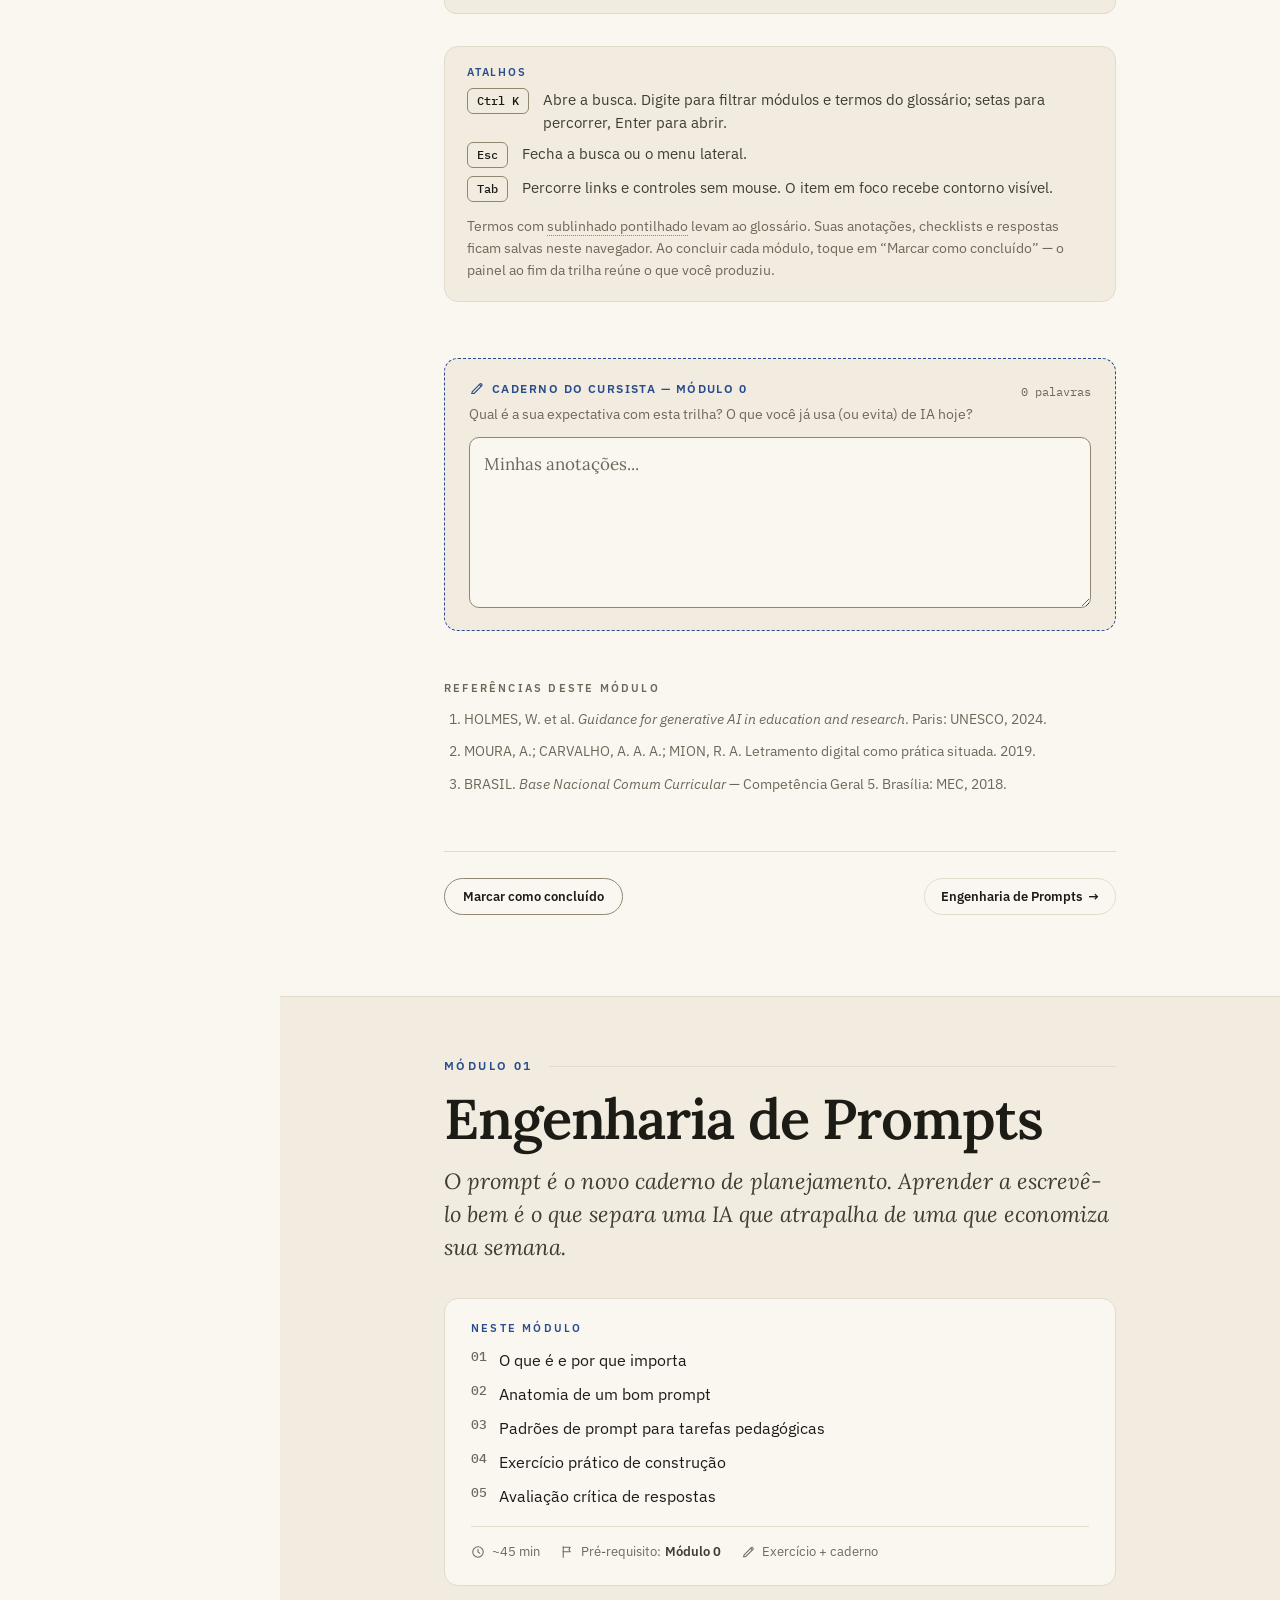
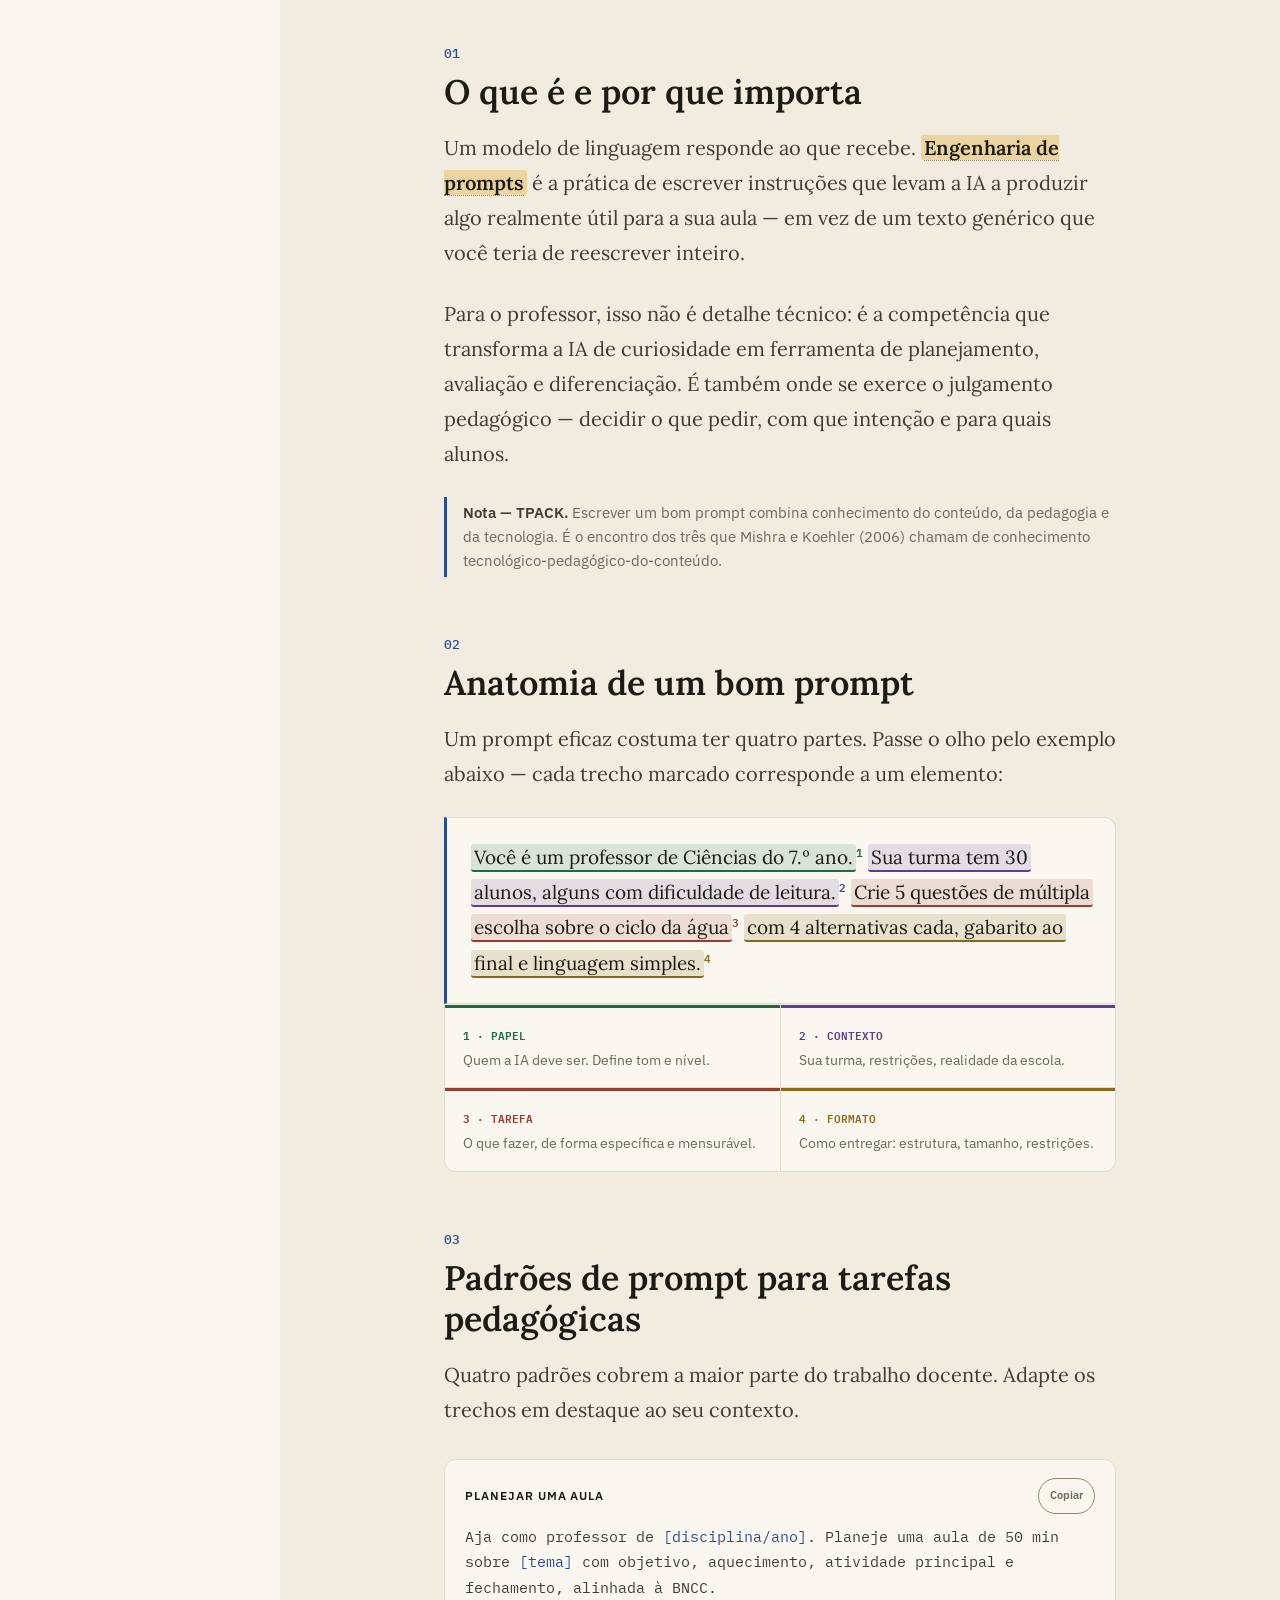
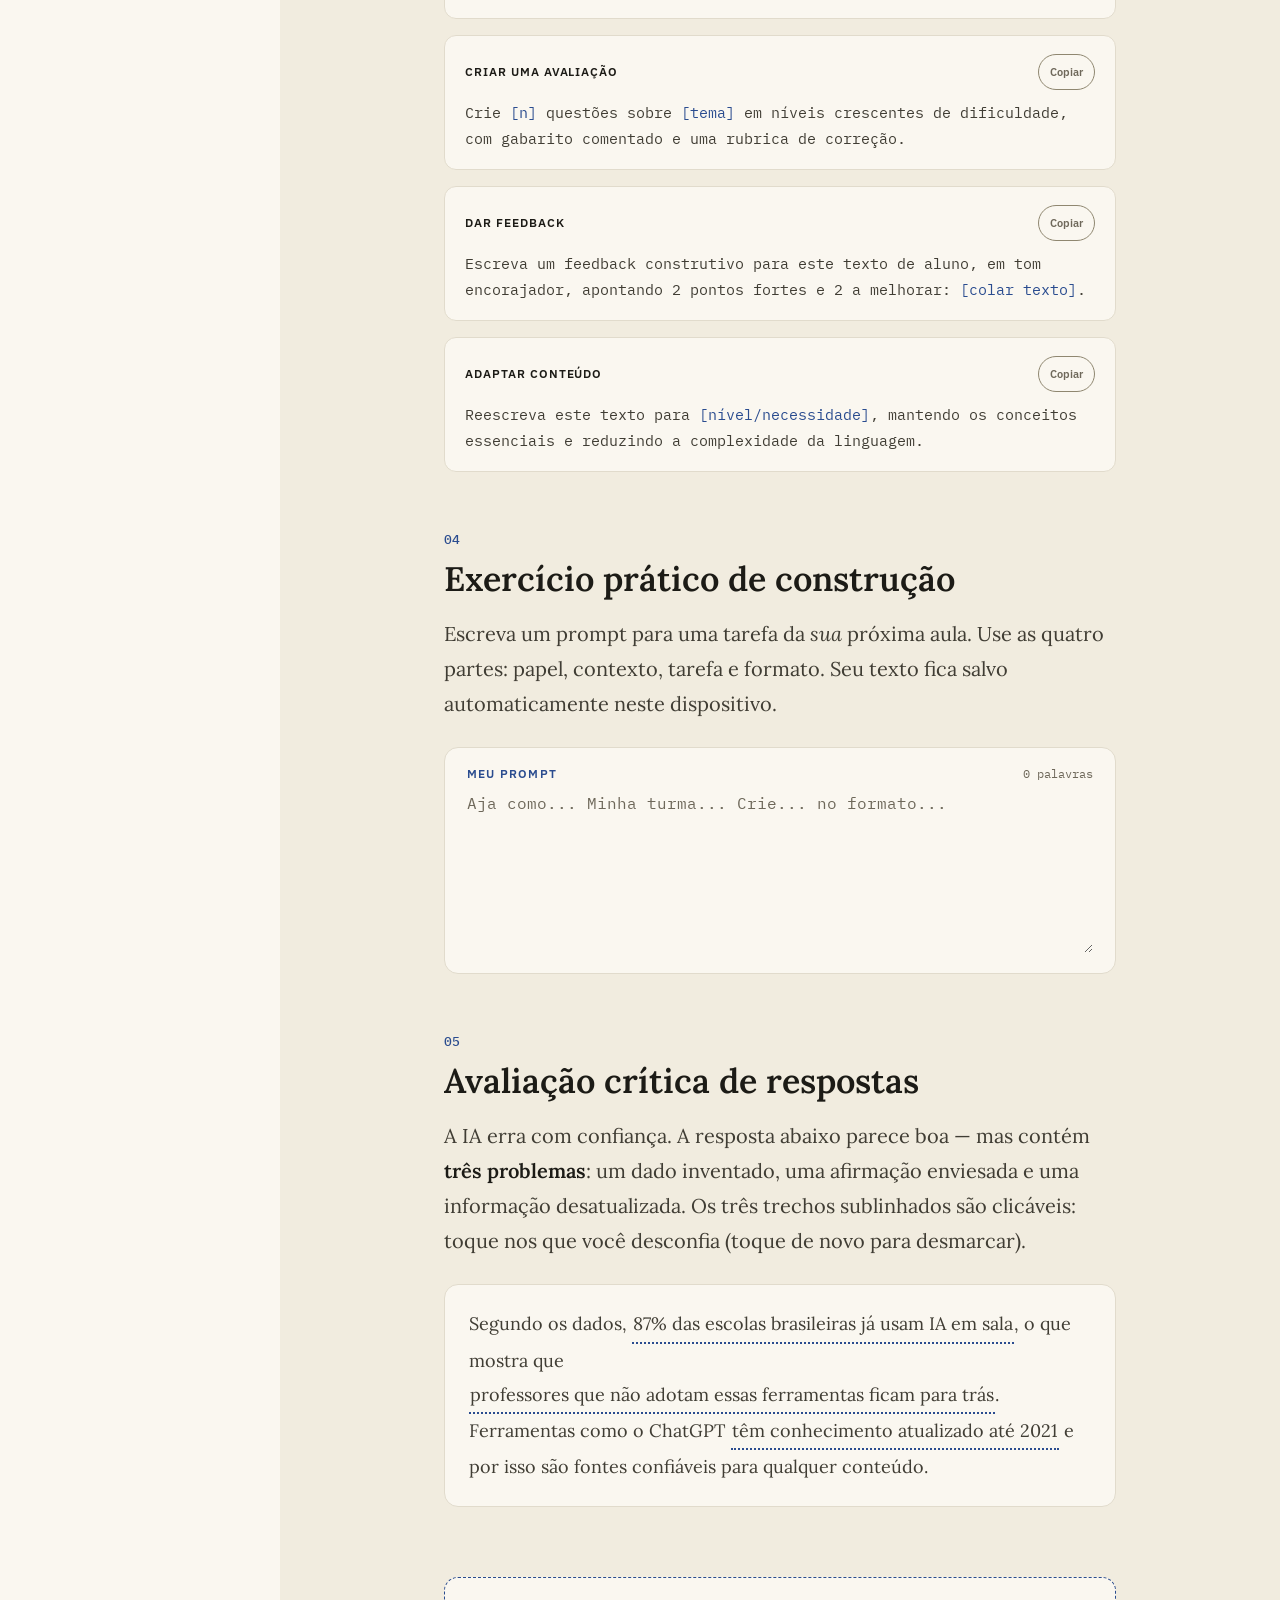
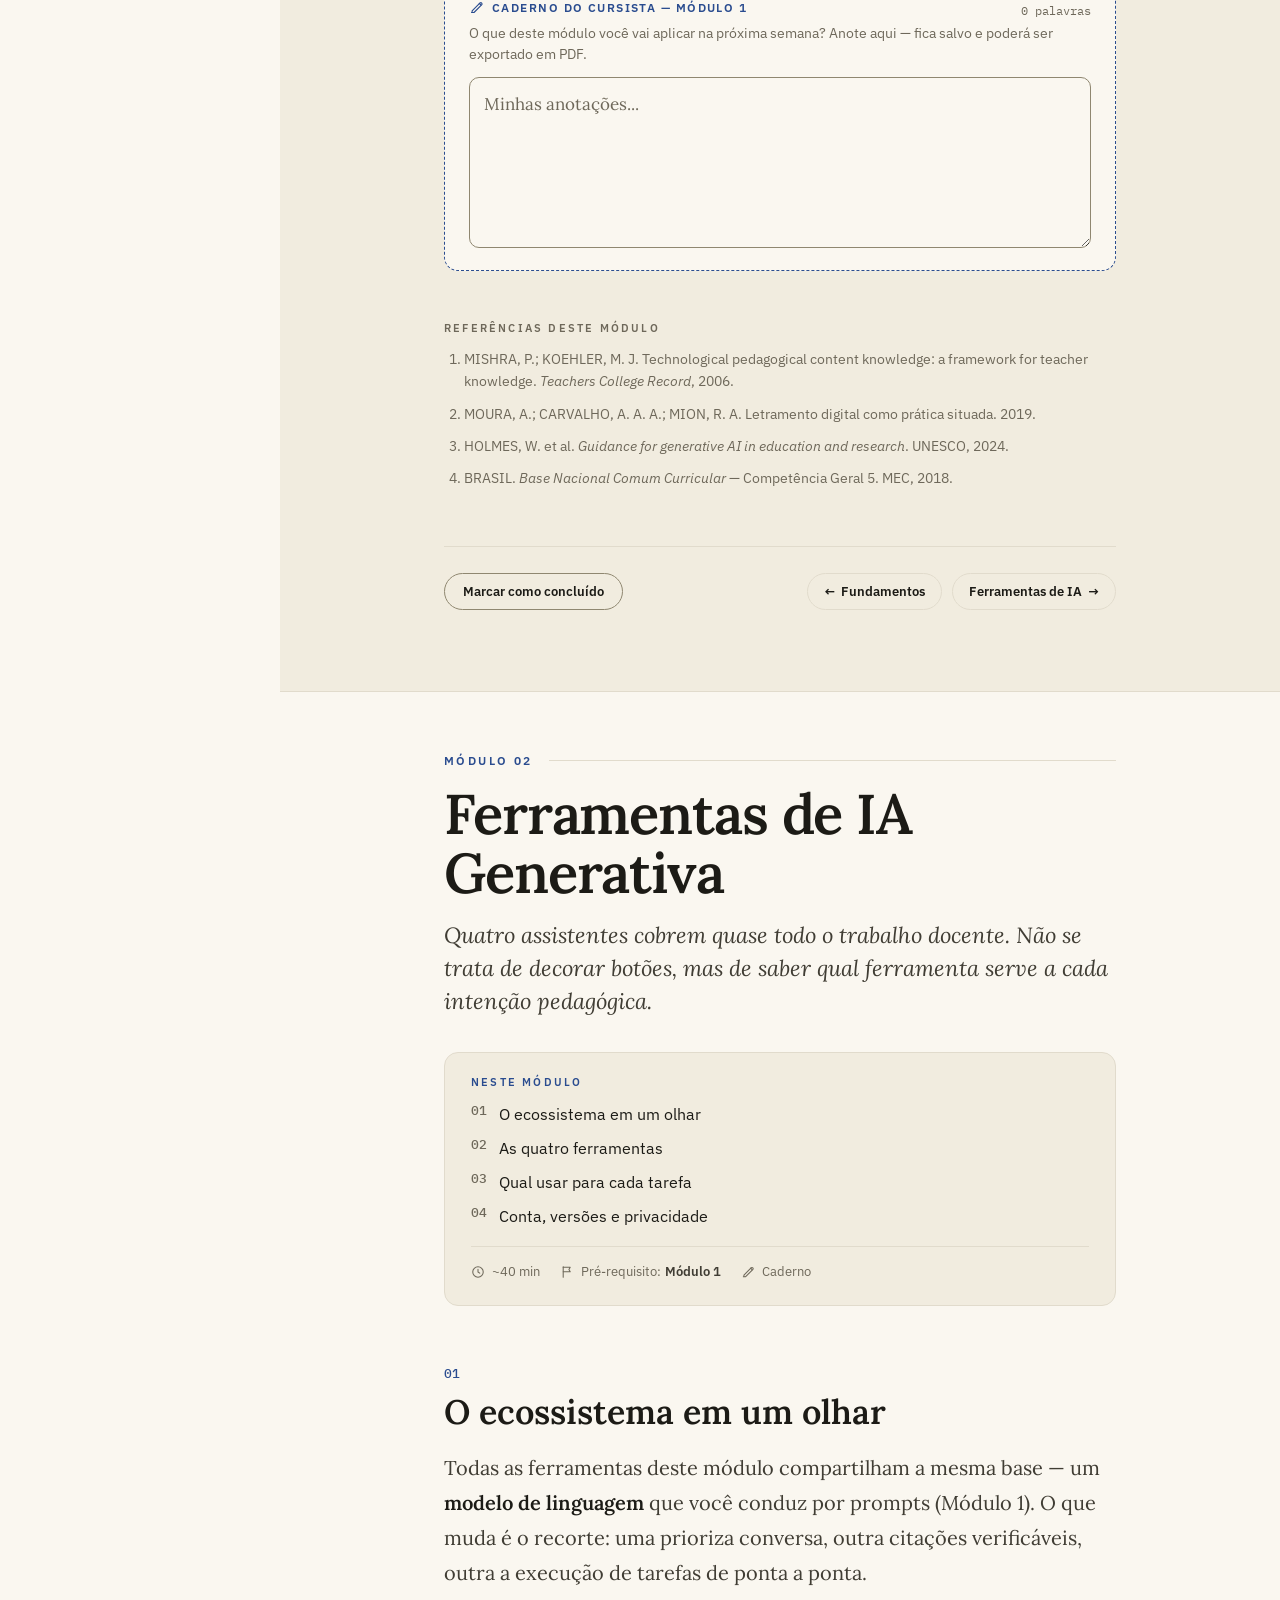
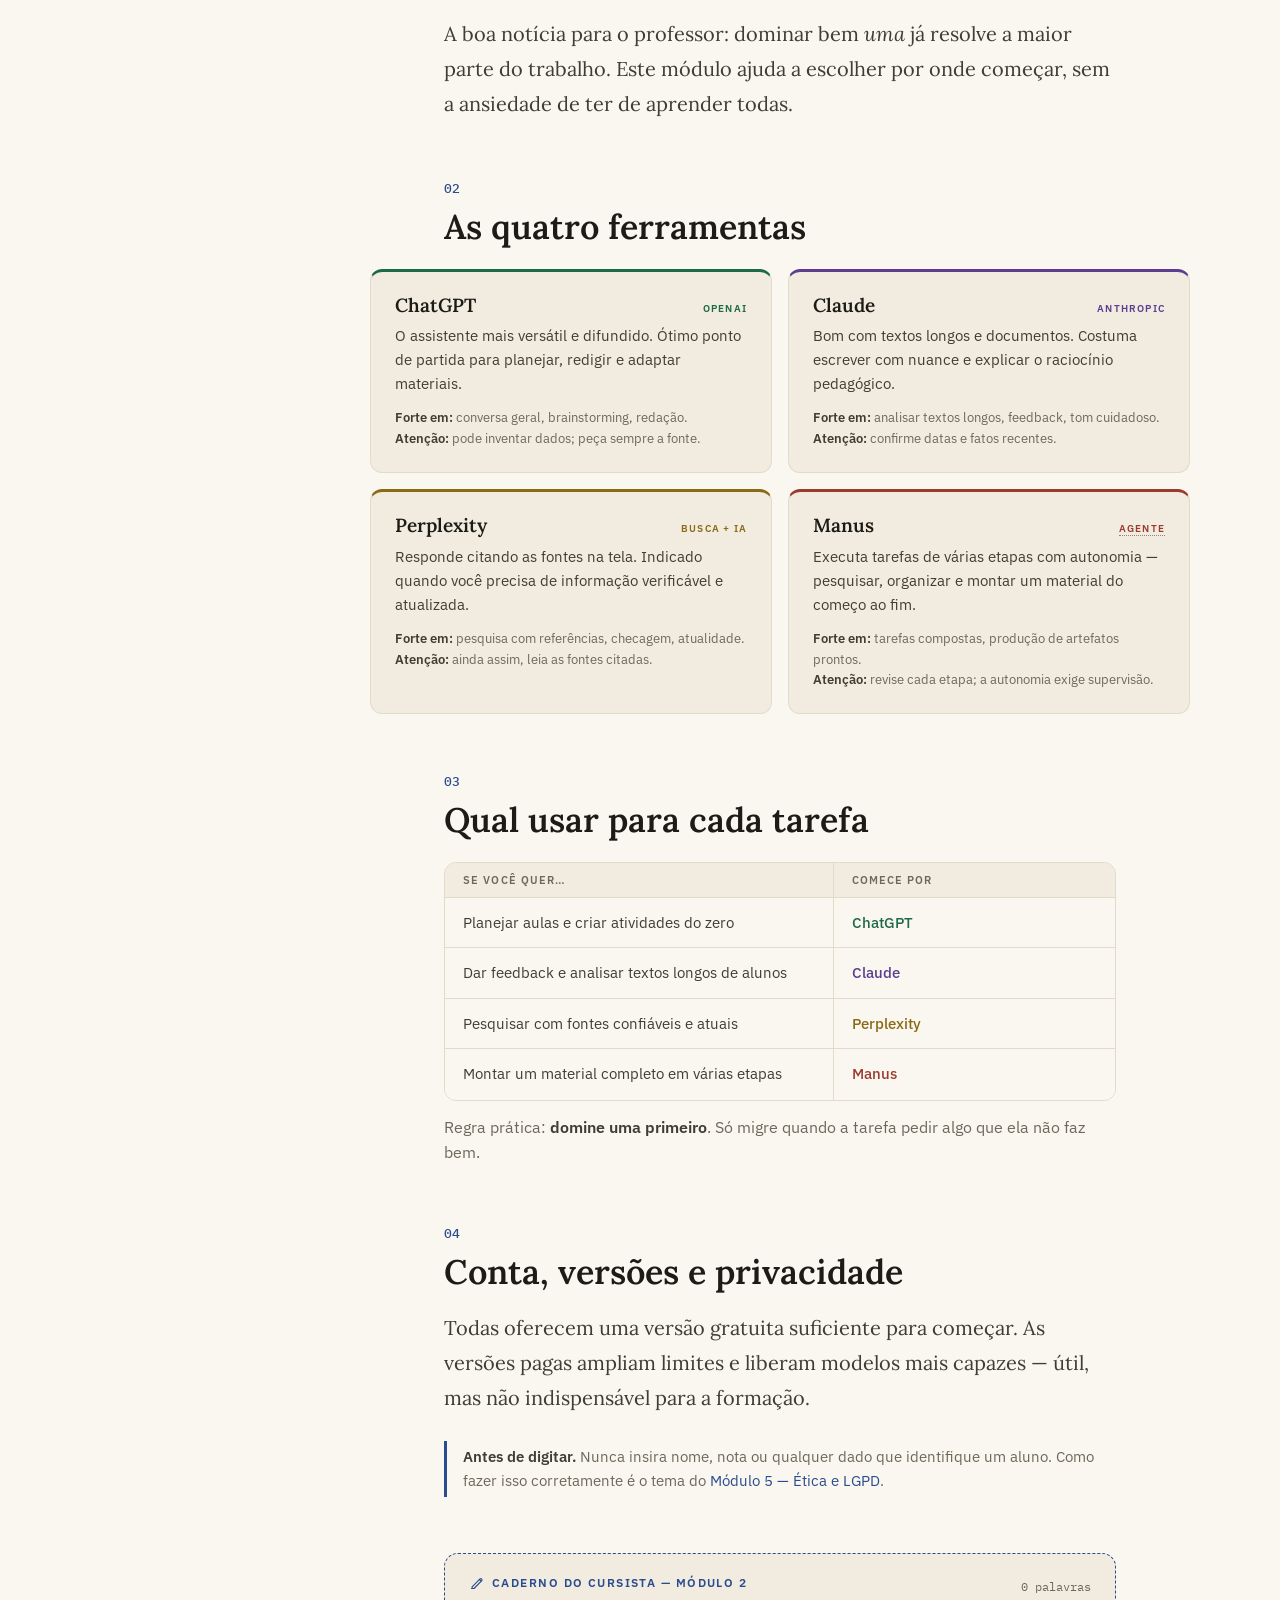
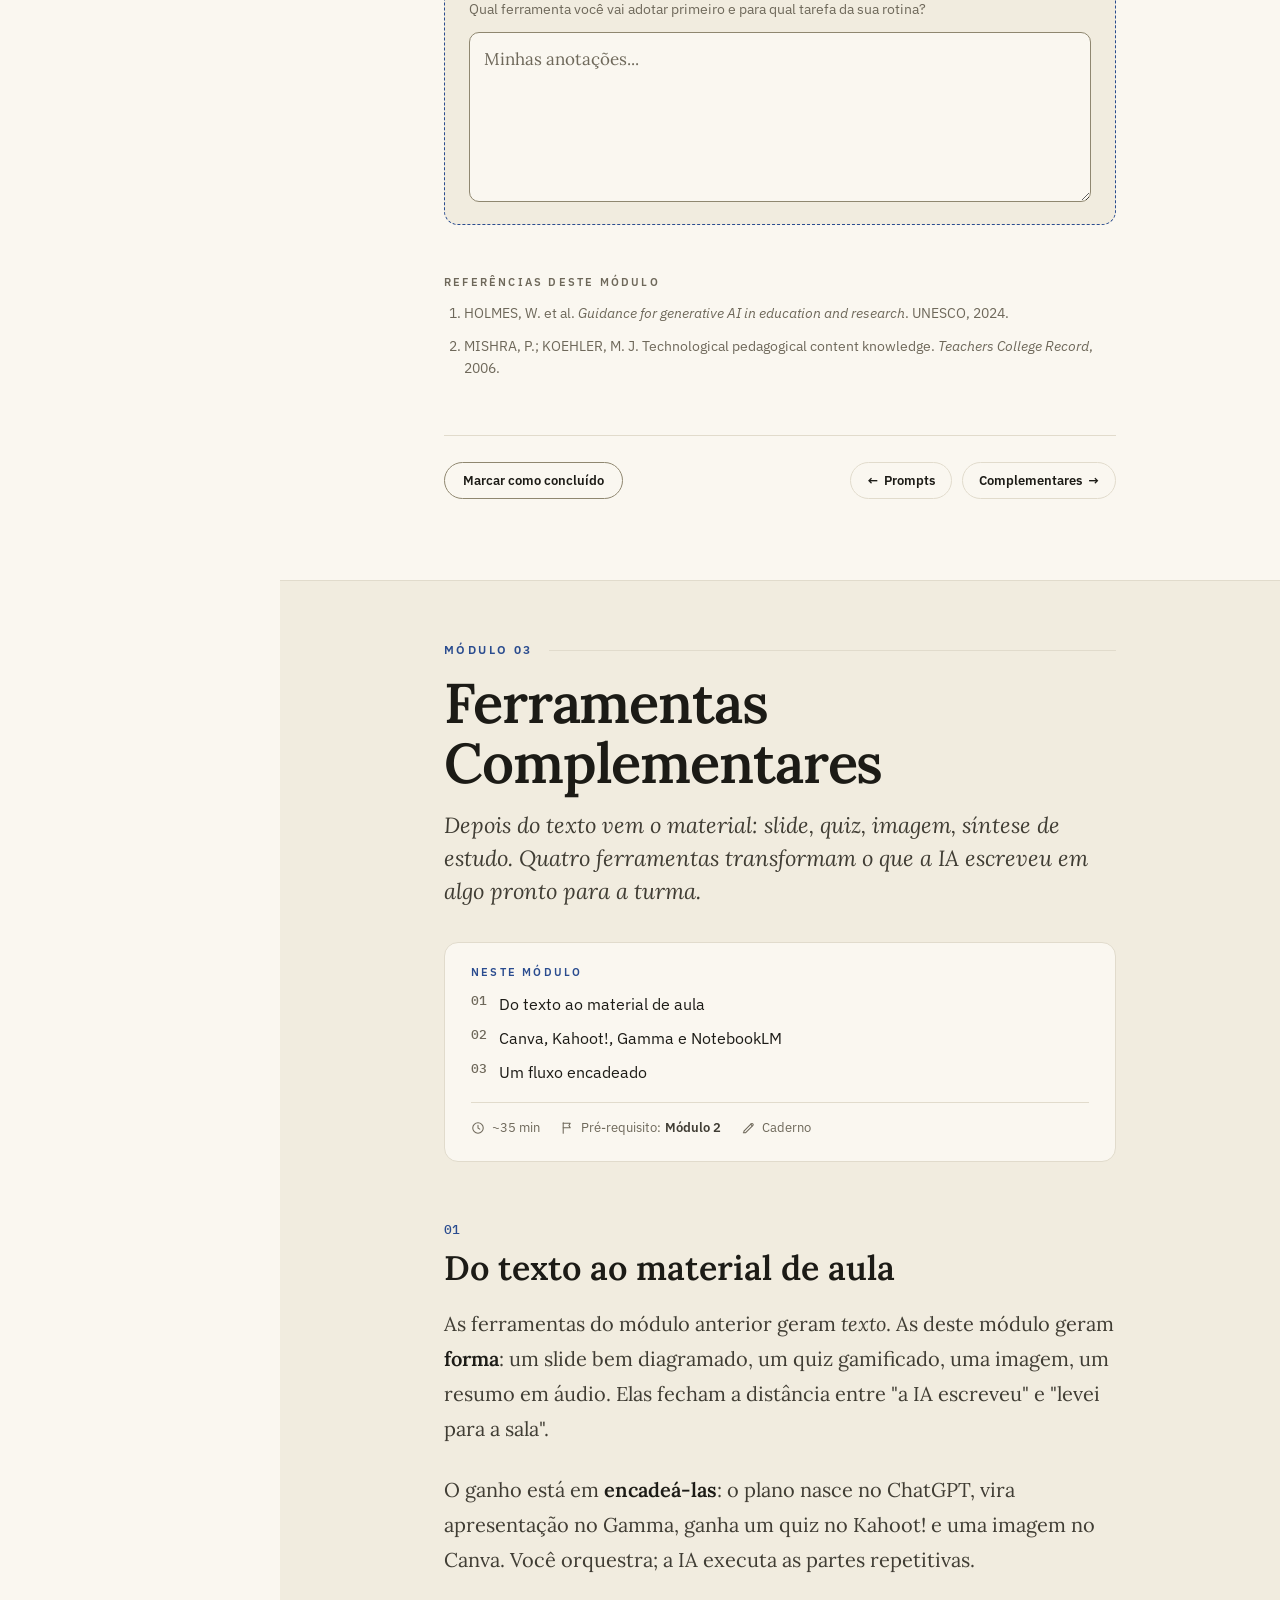
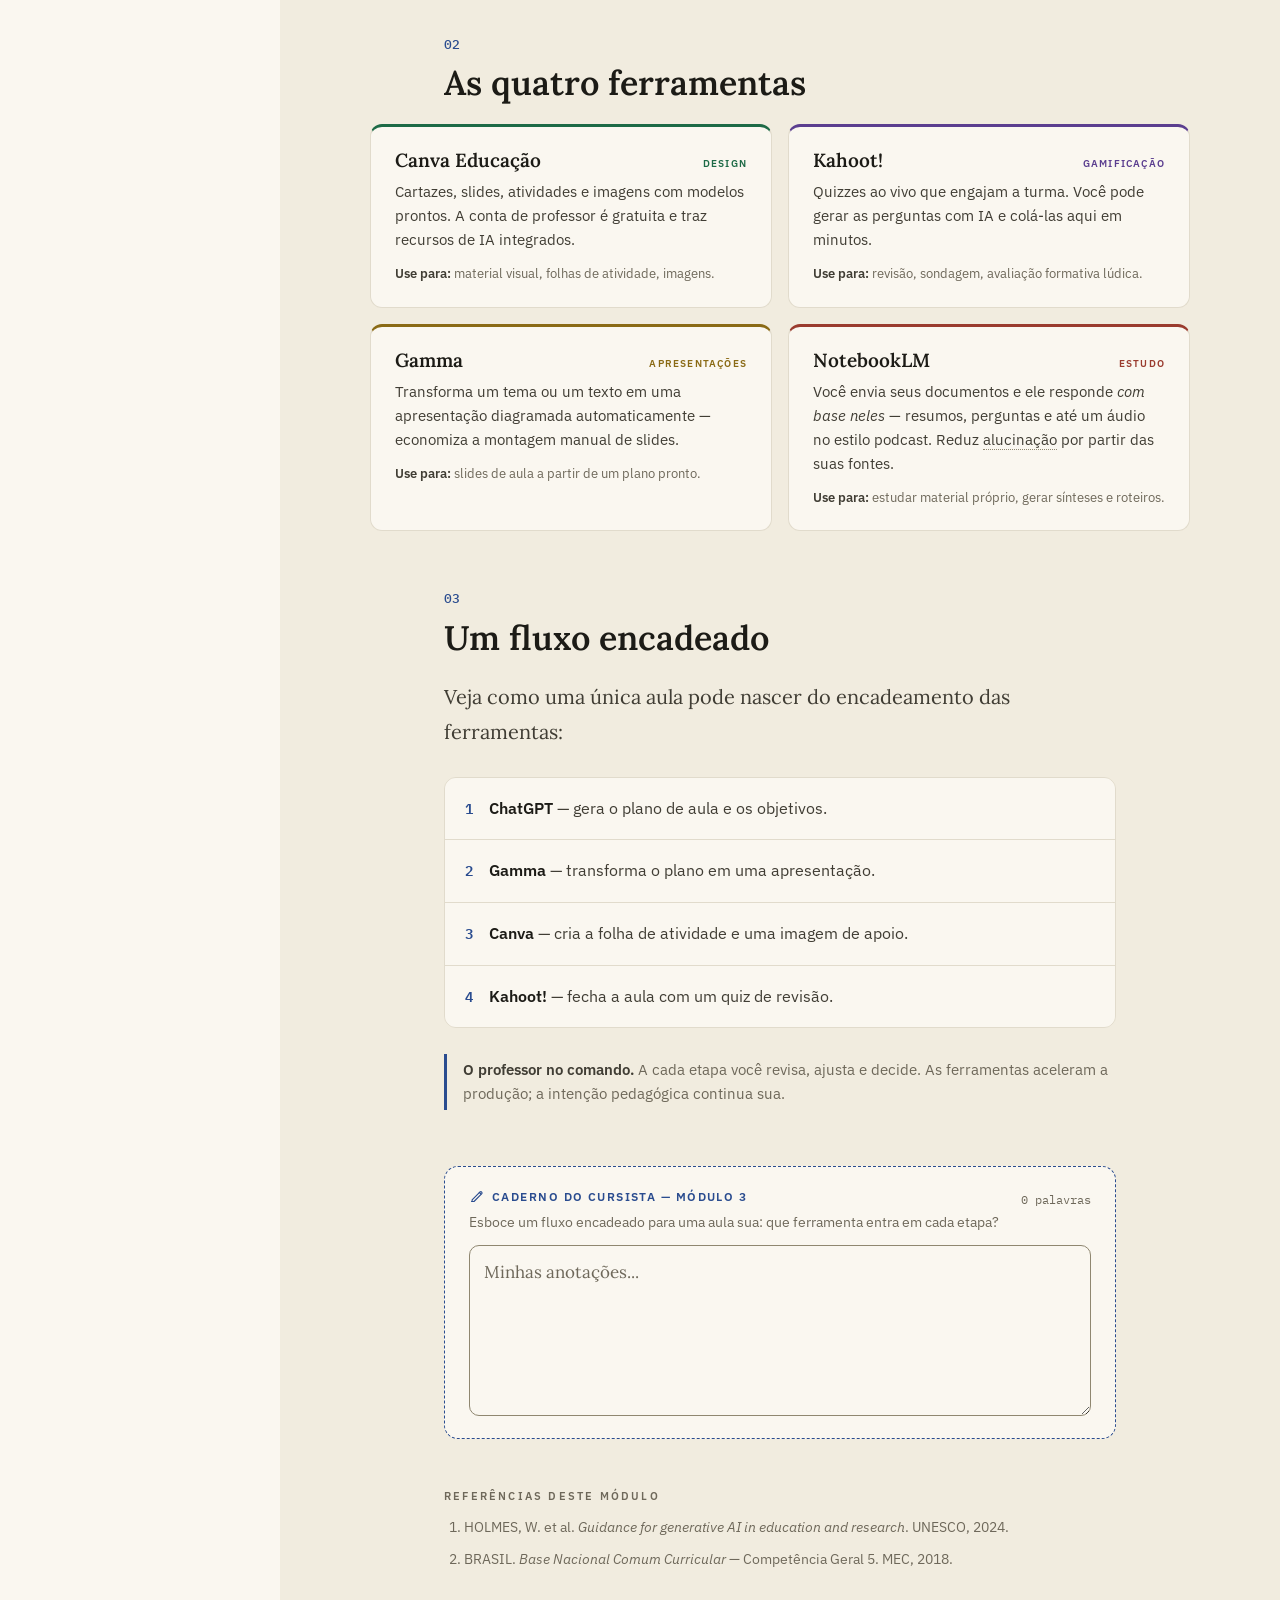
==== commit 48f895cc: "Redesign v2 da trilha formativa Reimplementa o ebook a partir do handoff de design (pasta design/), " ====
--- a/index.html
+++ b/index.html
@@ -1,1519 +1,1010 @@
-<!DOCTYPE html><html
-    lang="pt-BR"
-    data-theme="light"
-    class="chapters-mode">
-    <head>
-        <meta charset="UTF-8" />
-        <meta
-            name="viewport"
-            content="width=device-width, initial-scale=1.0" />
-        <title>Ebook Digital: Ferramentas de IA na Educação Básica</title>
-        <meta
-            name="description"
-            content="Ebook interativo para professores: ferramentas de IA com guias práticos, exemplos pedagógicos, ética e acessibilidade." />
-        <meta
-            name="ebook:author"
-            content="Adryan Cavalcante Cosmo" />
-        <meta
-            name="ebook:authorGithub"
-            content="https://github.com/Adryan-Cosmo" />
-        <meta
-            name="ebook:version"
-            content="1.0.0" />
-        <meta
-            name="license"
-            content="CC BY 4.0" />
-        <link
-            rel="icon"
-            href="assets/favicon.svg"
-            type="image/svg+xml" />
-        <link
-            rel="stylesheet"
-            href="style.css"
-            media="all" />
-        <link
-            rel="stylesheet"
-            href="print.css"
-            media="print" />
-    </head>
-    <body>
-        <!-- Banner de Créditos (preenchido dinamicamente) -->
-        <div class="author-banner">
-            <div class="author-banner-left">
-                <strong>Autor:</strong>
-                <a
-                    href="https://github.com/Adryan-Cosmo"
-                    target="_blank"
-                    rel="noopener"
-                    class="author-link"
-                    ><span class="author-name">Adryan Cavalcante Cosmo</span></a
-                >
-                <span
-                    class="author-version"
-                    title="Versão do ebook"
-                    >v<span data-ebook-version>1.0.0</span></span
-                >
-            </div>
-            <div class="author-banner-right">
-                <strong>Licença:</strong> CC BY 4.0 (Atribuição). Cite:
-                <span class="citation-inline"
-                    >Material adaptado de Adryan Cavalcante Cosmo – Ebook
-                    Ferramentas de IA na Educação.</span
-                >
-                <button
-                    type="button"
-                    class="copy-citation-btn"
-                    id="copyCitation"
-                    title="Copiar citação">
-                    Copiar
-                </button>
-            </div>
-        </div>
-        <div class="progress-container">
-            <div
-                class="progress-bar"
-                id="progressBar"></div>
-        </div>
-        <button
-            class="theme-toggle"
-            id="themeToggle"
-            title="Alternar tema">
-            <span id="themeIcon">🌙</span>
-        </button>
-        <button
-            class="print-button"
-            id="printButton"
-            title="Imprimir capítulo atual">
-            🖨
-        </button>
-        <nav
-            class="sidebar"
-            id="sidebar">
-            <div class="sidebar-header">
-                <h3>Sumário</h3>
-                <button
-                    class="sidebar-toggle"
-                    id="sidebarToggle"
-                    aria-label="Fechar menu">
-                    ×
-                </button>
-            </div>
-            <ul class="nav-menu">
-                <li>
-                    <a
-                        class="nav-link"
-                        href="#capa"
-                        >Capa</a
-                    >
-                </li>
-                <li>
-                    <a
-                        class="nav-link"
-                        href="#introducao"
-                        >Introdução</a
-                    >
-                </li>
-                <li>
-                    <a
-                        class="nav-link"
-                        href="#chatgpt"
-                        >ChatGPT</a
-                    >
-                </li>
-                <li>
-                    <a
-                        class="nav-link"
-                        href="#kahoot"
-                        >Kahoot!</a
-                    >
-                </li>
-                <li>
-                    <a
-                        class="nav-link"
-                        href="#canva"
-                        >Canva Educação</a
-                    >
-                </li>
-                <li>
-                    <a
-                        class="nav-link"
-                        href="#mentimeter"
-                        >Mentimeter</a
-                    >
-                </li>
-                <li>
-                    <a
-                        class="nav-link"
-                        href="#nearpod"
-                        >Nearpod</a
-                    >
-                </li>
-                <li>
-                    <a
-                        class="nav-link"
-                        href="#extras"
-                        >Blocos Extras</a
-                    >
-                </li>
-                <li>
-                    <a
-                        class="nav-link"
-                        href="#exercicios"
-                        >Exercícios</a
-                    >
-                </li>
-                <li>
-                    <a
-                        class="nav-link"
-                        href="#quiz-pratico"
-                        >Quiz Prático</a
-                    >
-                </li>
-                <li>
-                    <a
-                        class="nav-link"
-                        href="#implementacao"
-                        >Implementação</a
-                    >
-                </li>
-                <li>
-                    <a
-                        class="nav-link"
-                        href="#etica"
-                        >Ética e LGPD</a
-                    >
-                </li>
-                <li>
-                    <a
-                        class="nav-link"
-                        href="#recursos"
-                        >Recursos</a
-                    >
-                </li>
-                <li>
-                    <a
-                        class="nav-link"
-                        href="#conclusao"
-                        >Conclusão</a
-                    >
-                </li>
-            </ul>
-        </nav>
-        <button
-            class="mobile-menu-btn"
-            id="mobileMenuBtn"
-            aria-label="Abrir menu">
-            ☰
-        </button>
-        <main class="main-content">
-            <div class="chapter-toolbar">
-                <div class="chapter-meta">
-                    <span class="chapter-label">Capítulo atual</span>
-                    <h2
-                        class="chapter-title"
-                        id="currentChapterTitle">
-                        Capa
-                    </h2>
-                </div>
-                <div class="chapter-progress">
-                    <div class="chapter-counter">
-                        <span id="chapterPosition">1 / 12</span>
-                        <span
-                            class="chapter-progress-pill"
-                            id="chapterPercent"
-                            >0%</span
-                        >
-                    </div>
-                    <div class="chapter-actions">
-                        <button
-                            id="viewModeToggle"
-                            class="btn small"
-                            type="button"
-                            title="Alternar entre visão linear (um capítulo) e completa">
-                            Visão Completa
-                        </button>
-                        <button
-                            id="progressModeToggle"
-                            class="btn small"
-                            type="button"
-                            title="Alternar modo da barra superior">
-                            Progresso: Desbloqueio
-                        </button>
-                    </div>
-                </div>
-            </div>
-            <section
-                id="capa"
-                class="section section-cover active"
-                data-title="Capa">
-                <div class="cover-gradient"></div>
-                <div class="cover-content">
-                    <h1>Ebook Digital: Ferramentas de IA na Educação Básica</h1>
-                    <p>Um Guia Completo e Interativo para Professores</p>
-                    <button
-                        class="cta-button"
-                        id="startJourney"
-                        type="button">
-                        Começar Jornada
-                    </button>
-                </div>
-            </section>
-            <section
-                id="introducao"
-                class="section"
-                data-title="Introdução">
-                <h2>Introdução</h2>
-                <p>
-                    A Inteligência Artificial potencializa, não substitui, a
-                    docência. Este ebook reúne ferramentas essenciais, com guias
-                    práticos, exemplos e boas práticas para aplicação imediata
-                    em sala de aula.
-                </p>
-                <div class="callout info">
-                    <strong>Curiosidade:</strong> escolas que adotam recursos
-                    digitais com intencionalidade pedagógica relatam maior
-                    engajamento, economia de tempo em planejamento e avaliações
-                    mais ágeis.
-                </div>
-                <div class="pill-grid">
-                    <span class="pill">Criação de conteúdo</span>
-                    <span class="pill">Gamificação</span>
-                    <span class="pill">Interatividade</span>
-                    <span class="pill">Realidade Virtual</span>
-                    <span class="pill">Acessibilidade</span>
-                </div>
-            </section>
-            <section
-                id="chatgpt"
-                class="section"
-                data-title="ChatGPT">
-                <h2>ChatGPT <span class="tag">🤖 Assistente de IA</span></h2>
-                <h3>Apresentação</h3>
-                <p>
-                    O ChatGPT, desenvolvido pela OpenAI, é uma ferramenta de
-                    inteligência artificial baseada em modelos de linguagem
-                    avançados que compreende e gera respostas em linguagem
-                    natural, sendo útil para explicar conteúdos, criar textos e
-                    apoiar o planejamento pedagógico.
-                </p>
-                <p>
-                    Seu uso pedagógico é amplo: elaboração de questões de
-                    múltipla escolha, rubricas, resumos e planos de aula. Muitos
-                    professores o utilizam como “copiloto de ensino”, acelerando
-                    a criação de conteúdo e permitindo adaptação rápida ao
-                    contexto da turma.
-                </p>
-                <p>
-                    Como toda tecnologia, exige mediação crítica. O ChatGPT é
-                    excelente para ideação, revisão de textos, geração de
-                    debates, listas de exercícios e adaptações para necessidades
-                    especiais, mas pode errar, estar desatualizado ou reproduzir
-                    vieses. Por isso, a revisão docente é essencial.
-                </p>
-                <div class="cards two">
-                    <div class="card">
-                        <h4>Principais funcionalidades</h4>
-                        <ul>
-                            <li>
-                                Geração de textos, questões, planos e resumos
-                                personalizados
-                            </li>
-                            <li>Revisão ortográfica e gramatical</li>
-                            <li>Sugestões de atividades e dinâmicas</li>
-                            <li>Explicações detalhadas de conceitos</li>
-                            <li>Listas e roteiros de estudo</li>
-                            <li>Suporte multilíngue</li>
-                            <li>Personalização por faixa etária e objetivos</li>
-                        </ul>
-                    </div>
-                    <div class="card">
-                        <h4>Vantagens e limitações</h4>
-                        <div class="badges-row">
-                            <span class="badge success">Agilidade</span>
-                            <span class="badge success">Adaptação</span>
-                            <span class="badge success">Criatividade</span>
-                            <span class="badge warn">Revisão necessária</span>
-                            <span class="badge warn"
-                                >Versão gratuita limitada</span
-                            >
-                        </div>
-                        <ul>
-                            <li>
-                                <strong>Vantagens:</strong> produção ágil;
-                                adaptação instantânea; ideias criativas; uso
-                                gratuito básico; apoio a avaliações e feedback.
-                            </li>
-                            <li>
-                                <strong>Limitações:</strong> pode trazer dados
-                                desatualizados; requer revisão crítica; recursos
-                                avançados são pagos; não substitui a docência;
-                                atenção à privacidade.
-                            </li>
-                        </ul>
-                    </div>
-                </div>
-                <h4>Guia prático</h4>
-                <ol>
-                    <li>Acesse: chat.openai.com</li>
-                    <li>Crie conta gratuita (e-mail ou Google)</li>
-                    <li>Faça pedidos objetivos e contextualizados</li>
-                    <li>Peça ajustes e adequações</li>
-                    <li>Revise e adapte ao seu contexto</li>
-                </ol>
-                <h4>Passo a passo rápido</h4>
-                <ol>
-                    <li>Digite a solicitação</li>
-                    <li>Leia a resposta</li>
-                    <li>Refine (“refaça em múltipla escolha”)</li>
-                    <li>Revise criticamente</li>
-                    <li>Use o histórico</li>
-                </ol>
-                <h4>Exemplos pedagógicos</h4>
-                <ul>
-                    <li>Quiz personalizado sobre conteúdo recente</li>
-                    <li>Roteiro de debate (ex.: ética na internet)</li>
-                    <li>Resumos acessíveis para alunos com dificuldades</li>
-                    <li>Feedback individualizado em tarefas</li>
-                    <li>Atividades adaptadas para inclusão</li>
-                </ul>
-                <div class="media-grid">
-                    <div
-                        class="media-slot"
-                        data-tooltip="Planos de aula no ChatGPT (Parte 4)">
-                        <a
-                            class="video-link"
-                            href="https://www.youtube.com/watch?v=M0Vbwbh-Sf0"
-                            target="_blank"
-                            rel="noopener">
-                            <span class="video-thumb">▶</span>
-                            <span class="video-title"
-                                >Como criar planos de aula no ChatGPT (Parte
-                                4)</span
-                            >
-                            <span class="video-meta"
-                                >12:49 • Tutorial focado em planos</span
-                            >
-                        </a>
-                    </div>
-                    <div
-                        class="media-slot"
-                        data-tooltip="Guia longo com prompts educacionais">
-                        <a
-                            class="video-link"
-                            href="https://www.youtube.com/watch?v=Xo--SD6QiSw"
-                            target="_blank"
-                            rel="noopener">
-                            <span class="video-thumb">▶</span>
-                            <span class="video-title"
-                                >ChatGPT para Professores: Guia Completo</span
-                            >
-                            <span class="video-meta"
-                                >Duração longa • Prompts e aplicação
-                                prática</span
-                            >
-                        </a>
-                    </div>
-                </div>
-            </section>
-            <section
-                id="kahoot"
-                class="section"
-                data-title="Kahoot!">
-                <h2>Kahoot! <span class="tag">🎮 Gamificação</span></h2>
-                <h3>Apresentação</h3>
-                <p>
-                    O Kahoot! transforma revisões de conteúdo em jogos
-                    interativos, tornando a avaliação formativa divertida e
-                    engajadora. É amplamente utilizado no mundo todo para
-                    quizzes, competições e rankings em tempo real.
-                </p>
-                <p>
-                    Funciona em computador e celular: cada aluno entra com um
-                    PIN e responde às questões simultaneamente. Professores
-                    criam quizzes do zero ou utilizam a biblioteca com
-                    atividades prontas, o que facilita o planejamento.
-                </p>
-                <p>
-                    Favorece aprendizagem ativa e colaborativa, com foco não
-                    apenas no acerto, mas no trabalho em equipe e protagonismo
-                    estudantil. Relatórios permitem acompanhar progresso e
-                    dificuldades para personalizar intervenções.
-                </p>
-                <div class="cards two">
-                    <div class="card">
-                        <h4>Principais funcionalidades</h4>
-                        <ul>
-                            <li>Criação de quizzes customizados</li>
-                            <li>Banco de jogos prontos por tema/disciplina</li>
-                            <li>Participação em tempo real por PIN</li>
-                            <li>Modo desafio (lição de casa)</li>
-                            <li>Relatórios automatizados</li>
-                            <li>Ranking e pontuação instantânea</li>
-                            <li>Suporte a imagens e vídeos</li>
-                        </ul>
-                    </div>
-                    <div class="card">
-                        <h4>Vantagens e limitações</h4>
-                        <div class="badges-row">
-                            <span class="badge success">Engajamento</span>
-                            <span class="badge success">Feedback rápido</span>
-                            <span class="badge success">Fácil uso</span>
-                            <span class="badge warn">Internet estável</span>
-                            <span class="badge warn"
-                                >Recursos free limitados</span
-                            >
-                        </div>
-                        <ul>
-                            <li>
-                                <strong>Vantagens:</strong> gamificação; criação
-                                simples; relatórios em tempo real; suporte
-                                mobile; biblioteca pronta.
-                            </li>
-                            <li>
-                                <strong>Limitações:</strong> versão free
-                                limitada; não ideal para perguntas discursivas;
-                                exige internet estável; experiência ideal com
-                                tela do professor + dispositivos.
-                            </li>
-                        </ul>
-                    </div>
-                </div>
-                <h4>Guia prático</h4>
-                <ol>
-                    <li>Acesse: kahoot.com e cadastre-se</li>
-                    <li>Clique em “Criar” e monte o quiz</li>
-                    <li>Defina tipos de pergunta, alternativas, mídia</li>
-                    <li>Salve e compartilhe o PIN com a turma</li>
-                    <li>Inicie ao vivo e analise relatórios</li>
-                </ol>
-                <h4>Passo a passo rápido</h4>
-                <ol>
-                    <li>“Criar” → “Novo Kahoot”</li>
-                    <li>Escolha mídia e adicione perguntas</li>
-                    <li>Ajuste tempo e pontuação</li>
-                    <li>Compartilhe PIN</li>
-                    <li>Acompanhe ranking</li>
-                </ol>
-                <h4>Exemplos pedagógicos</h4>
-                <ul>
-                    <li>Revisão pré-prova em formato de competição</li>
-                    <li>Diagnóstico inicial de conhecimentos</li>
-                    <li>Quiz temático para engajar</li>
-                    <li>Feedback imediato em aulas expositivas</li>
-                    <li>Grupos para colaboração</li>
-                </ul>
-                <div class="media-grid">
-                    <div
-                        class="media-slot"
-                        data-tooltip="Tutorial completo Kahoot">
-                        <a
-                            class="video-link"
-                            href="https://www.youtube.com/watch?v=J_oEUnze81M"
-                            target="_blank"
-                            rel="noopener">
-                            <span class="video-thumb">▶</span>
-                            <span class="video-title"
-                                >Tutorial completo para o professor usar o
-                                Kahoot</span
-                            >
-                            <span class="video-meta"
-                                >12:01 • Uso em aulas presenciais e online</span
-                            >
-                        </a>
-                    </div>
-                    <div
-                        class="media-slot"
-                        data-tooltip="Criação de questões no plano gratuito">
-                        <a
-                            class="video-link"
-                            href="https://www.youtube.com/watch?v=P9ICPuYSmi0"
-                            target="_blank"
-                            rel="noopener">
-                            <span class="video-thumb">▶</span>
-                            <span class="video-title"
-                                >Como criar questões no Kahoot (versão
-                                gratuita)</span
-                            >
-                            <span class="video-meta"
-                                >10:24 • Passo a passo detalhado</span
-                            >
-                        </a>
-                    </div>
-                </div>
-            </section>
-            <section
-                id="canva"
-                class="section"
-                data-title="Canva Educação">
-                <h2>Canva Educação <span class="tag">🎨 Design</span></h2>
-                <h3>Apresentação</h3>
-                <p>
-                    O Canva Educação é uma plataforma para criar materiais
-                    visuais e apresentações pedagógicas com milhares de
-                    templates gratuitos e recursos profissionais. Ideal para
-                    dinamizar aulas com materiais atrativos e inclusivos.
-                </p>
-                <p>
-                    Permite cartazes, infográficos, videoaulas, planos de aula e
-                    avaliações personalizadas, com interface de arraste-e-solte.
-                    Mesmo sem experiência prévia em design, é possível criar
-                    arte educacional de qualidade.
-                </p>
-                <p>
-                    Recursos recentes de IA otimizam o fluxo: geração automática
-                    de planos, tradução, checagem de acessibilidade e edição
-                    colaborativa em tempo real — aumentando a produtividade e a
-                    qualidade dos materiais.
-                </p>
-                <div class="cards two">
-                    <div class="card">
-                        <h4>Principais funcionalidades</h4>
-                        <ul>
-                            <li>
-                                Editor drag-and-drop e templates educacionais
-                            </li>
-                            <li>IA para planos, tradução e variações</li>
-                            <li>Criação de vídeos e infográficos</li>
-                            <li>Verificador de acessibilidade</li>
-                            <li>Colaboração em tempo real</li>
-                            <li>Integração com LMS e Classroom</li>
-                        </ul>
-                    </div>
-                    <div class="card">
-                        <h4>Vantagens e limitações</h4>
-                        <div class="badges-row">
-                            <span class="badge success"
-                                >Gratuito p/ docentes</span
-                            >
-                            <span class="badge success">Inclusivo</span>
-                            <span class="badge success">Fácil</span>
-                            <span class="badge warn">Internet</span>
-                            <span class="badge warn">Premium restrito</span>
-                        </div>
-                        <ul>
-                            <li>
-                                <strong>Vantagens:</strong> gratuito para
-                                professores; personalização; acessibilidade;
-                                economia de tempo; multi-etapas curriculares.
-                            </li>
-                            <li>
-                                <strong>Limitações:</strong> precisa de
-                                internet; alguns recursos são premium; pequena
-                                curva de aprendizado.
-                            </li>
-                        </ul>
-                    </div>
-                </div>
-                <h4>Guia prático</h4>
-                <ol>
-                    <li>Acesse: canva.com/educacao</li>
-                    <li>Cadastre-se com e-mail institucional/Google</li>
-                    <li>Escolha um template adequado</li>
-                    <li>Personalize, verifique acessibilidade</li>
-                    <li>Exporte (PDF/PNG/MP4) ou compartilhe link</li>
-                </ol>
-                <h4>Passo a passo rápido</h4>
-                <ol>
-                    <li>Selecione o formato (apresentação/infográfico/quiz)</li>
-                    <li>Edite textos e imagens; use IA</li>
-                    <li>Organize elementos visuais</li>
-                    <li>Revise contraste e legibilidade</li>
-                    <li>Compartilhe/baixe/imprima</li>
-                </ol>
-                <h4>Exemplos pedagógicos</h4>
-                <ul>
-                    <li>Materiais multimídia (ciências, história, etc.)</li>
-                    <li>Planos de aula e apresentações ilustradas</li>
-                    <li>Cartazes informativos</li>
-                    <li>Atividades impressas e digitais</li>
-                    <li>Jogos visuais educativos</li>
-                </ul>
-                <div class="media-grid">
-                    <div
-                        class="media-slot"
-                        data-tooltip="Acesso gratuito e visão geral">
-                        <a
-                            class="video-link"
-                            href="https://www.youtube.com/watch?v=0WI_fFuAggQ"
-                            target="_blank"
-                            rel="noopener">
-                            <span class="video-thumb">▶</span>
-                            <span class="video-title"
-                                >Canva for Education (curto)</span
-                            >
-                            <span class="video-meta"
-                                >Curto • Acesso e recursos</span
-                            >
-                        </a>
-                    </div>
-                    <div
-                        class="media-slot"
-                        data-tooltip="Criação profissional de atividades">
-                        <a
-                            class="video-link"
-                            href="https://www.youtube.com/watch?v=Js-SSftUG40"
-                            target="_blank"
-                            rel="noopener">
-                            <span class="video-thumb">▶</span>
-                            <span class="video-title"
-                                >Tutorial completo para criar atividades
-                                pedagógicas</span
-                            >
-                            <span class="video-meta"
-                                >10:54 • Materiais para imprimir</span
-                            >
-                        </a>
-                    </div>
-                </div>
-            </section>
-            <section
-                id="mentimeter"
-                class="section"
-                data-title="Mentimeter">
-                <h2>Mentimeter <span class="tag">📊 Interatividade</span></h2>
-                <h3>Apresentação</h3>
-                <p>
-                    O Mentimeter transforma apresentações em experiências
-                    interativas com nuvem de palavras, enquetes, quizzes e
-                    perguntas abertas. Excelente para engajar e coletar feedback
-                    instantâneo.
-                </p>
-                <p>
-                    Democratiza a voz dos estudantes, tanto em aulas presenciais
-                    quanto remotas, por código ou QR Code. Útil para sondagens,
-                    construção coletiva e avaliação diagnóstica.
-                </p>
-                <p>
-                    Funciona em tempo real, com visual atraente e
-                    multi-dispositivo. É intuitivo e promove participação
-                    inclusive de alunos tímidos, com opção de respostas
-                    anônimas.
-                </p>
-                <div class="cards two">
-                    <div class="card">
-                        <h4>Principais funcionalidades</h4>
-                        <ul>
-                            <li>Perguntas rápidas e resultados ao vivo</li>
-                            <li>Nuvem de palavras colaborativa</li>
-                            <li>Escalas, abertas e quizzes</li>
-                            <li>Exportação de resultados</li>
-                            <li>Personalização visual</li>
-                            <li>Compatível com qualquer dispositivo</li>
-                        </ul>
-                    </div>
-                    <div class="card">
-                        <h4>Vantagens e limitações</h4>
-                        <div class="badges-row">
-                            <span class="badge success">Participação</span>
-                            <span class="badge success">Anonimato</span>
-                            <span class="badge success">Versátil</span>
-                            <span class="badge warn">Free limitado</span>
-                            <span class="badge warn">Internet</span>
-                        </div>
-                        <ul>
-                            <li>
-                                <strong>Vantagens:</strong> interatividade
-                                ampla; acesso simples; relatórios exportáveis;
-                                anonimato encoraja participação.
-                            </li>
-                            <li>
-                                <strong>Limitações:</strong> versão gratuita
-                                limita perguntas/recursos; exige internet
-                                estável; menos recursos visuais avançados no
-                                plano free.
-                            </li>
-                        </ul>
-                    </div>
-                </div>
-                <h4>Guia prático</h4>
-                <ol>
-                    <li>Acesse: mentimeter.com</li>
-                    <li>Crie conta gratuita</li>
-                    <li>“New Presentation” e adicione perguntas</li>
-                    <li>Compartilhe o código/QR</li>
-                    <li>Projete resultados e exporte</li>
-                </ol>
-                <h4>Passo a passo rápido</h4>
-                <ol>
-                    <li>Crie a apresentação e nomeie</li>
-                    <li>Adicione slides e tipos de pergunta</li>
-                    <li>Personalize visual</li>
-                    <li>“Present” e compartilhe o código</li>
-                    <li>Use respostas para revisão e debate</li>
-                </ol>
-                <h4>Exemplos pedagógicos</h4>
-                <ul>
-                    <li>Diagnóstico (ex.: palavras sobre biodiversidade)</li>
-                    <li>Brainstorm para projetos interdisciplinares</li>
-                    <li>Feedback pós-atividade</li>
-                    <li>Revisão por quizzes</li>
-                    <li>Leitura de clima da turma</li>
-                </ul>
-                <div class="media-grid">
-                    <div
-                        class="media-slot"
-                        data-tooltip="Uso educacional do Mentimeter 2024">
-                        <a
-                            class="video-link"
-                            href="https://www.youtube.com/watch?v=sKJiYttP4Ac"
-                            target="_blank"
-                            rel="noopener">
-                            <span class="video-thumb">▶</span>
-                            <span class="video-title"
-                                >Tutorial 2024: Mentimeter como ferramenta
-                                educacional</span
-                            >
-                            <span class="video-meta"
-                                >Foco: nuvem de palavras / sondagem</span
-                            >
-                        </a>
-                    </div>
-                    <div
-                        class="media-slot"
-                        data-tooltip="Enquetes e quiz de classificação">
-                        <a
-                            class="video-link"
-                            href="https://www.youtube.com/watch?v=BZsg6gGjZ_Y"
-                            target="_blank"
-                            rel="noopener">
-                            <span class="video-thumb">▶</span>
-                            <span class="video-title"
-                                >Enquete e Quiz de Classificação no
-                                Mentimeter</span
-                            >
-                            <span class="video-meta"
-                                >17:55 • Tutorial completo + dicas</span
-                            >
-                        </a>
-                    </div>
-                </div>
-            </section>
-            <section
-                id="nearpod"
-                class="section"
-                data-title="Nearpod">
-                <h2>Nearpod <span class="tag">🥽 VR e 3D</span></h2>
-                <h3>Apresentação</h3>
-                <p>
-                    O Nearpod integra apresentações interativas, avaliações
-                    formativas, simulações 3D, VR e colaboração. Transforma
-                    slides em experiências ativas e imersivas.
-                </p>
-                <p>
-                    Permite importar Google Slides/PowerPoint/PDF e inserir
-                    quiz, jogos, enquetes, desenho e mural colaborativo. Há
-                    biblioteca de VR para “viagens de estudo” e simulações
-                    científicas.
-                </p>
-                <p>
-                    Funciona em modo “Sessão ao Vivo” (síncrono) ou “Ritmo do
-                    Aluno” (assíncrono/híbrido). Relatórios detalhados dão visão
-                    individual do engajamento e da aprendizagem.
-                </p>
-                <div class="cards two">
-                    <div class="card">
-                        <h4>Principais funcionalidades</h4>
-                        <ul>
-                            <li>Lições com quizzes, mural e desenho</li>
-                            <li>Realidade virtual e simulações 3D</li>
-                            <li>Avaliação formativa em tempo real</li>
-                            <li>Sessão ao vivo e ritmo do aluno</li>
-                            <li>Importação de materiais</li>
-                            <li>Relatórios de participação e desempenho</li>
-                        </ul>
-                    </div>
-                    <div class="card">
-                        <h4>Vantagens e limitações</h4>
-                        <div class="badges-row">
-                            <span class="badge success">Imersão</span>
-                            <span class="badge success">Personalização</span>
-                            <span class="badge success">Inclusão</span>
-                            <span class="badge warn">Internet</span>
-                            <span class="badge warn"
-                                >Plano pago (avançado)</span
-                            >
-                        </div>
-                        <ul>
-                            <li>
-                                <strong>Vantagens:</strong> engajamento alto;
-                                personalização; recursos inclusivos; muitas
-                                funções gratuitas; biblioteca rica.
-                            </li>
-                            <li>
-                                <strong>Limitações:</strong> depende de
-                                internet; funcionalidades avançadas pagas;
-                                alunos podem precisar de adaptação inicial.
-                            </li>
-                        </ul>
-                    </div>
-                </div>
-                <h4>Guia prático</h4>
-                <ol>
-                    <li>Acesse: nearpod.com e registre-se</li>
-                    <li>Importe slides/PDF ou crie do zero</li>
-                    <li>Insira atividades (quiz, desenho, mural, VR)</li>
-                    <li>Selecione Sessão ao Vivo ou Ritmo do Aluno</li>
-                    <li>Compartilhe código</li>
-                    <li>Analise relatórios</li>
-                </ol>
-                <h4>Passo a passo rápido</h4>
-                <ol>
-                    <li>Crie a lição e adicione interações</li>
-                    <li>Defina distribuição síncrona/assíncrona</li>
-                    <li>Compartilhe o código</li>
-                    <li>Alunos interagem nos dispositivos</li>
-                    <li>Use dados para ajustar a prática</li>
-                </ol>
-                <h4>Exemplos pedagógicos</h4>
-                <ul>
-                    <li>Biodiversidade com quizzes e VR</li>
-                    <li>Visita virtual ao Coliseu</li>
-                    <li>Diagnóstico de novos conteúdos</li>
-                    <li>Desenho colaborativo ao vivo</li>
-                    <li>Atividades adaptativas para inclusão</li>
-                </ul>
-                <div class="media-grid">
-                    <div
-                        class="media-slot"
-                        data-tooltip="Apresentações interativas Nearpod">
-                        <a
-                            class="video-link"
-                            href="https://www.youtube.com/watch?v=ar74WNQH0J0"
-                            target="_blank"
-                            rel="noopener">
-                            <span class="video-thumb">▶</span>
-                            <span class="video-title"
-                                >Como tornar as aulas mais dinâmicas com
-                                Nearpod</span
-                            >
-                            <span class="video-meta"
-                                >Apresentações e recursos dinâmicos</span
-                            >
-                        </a>
-                    </div>
-                    <div
-                        class="media-slot"
-                        data-tooltip="Criação de apresentações engajadoras">
-                        <a
-                            class="video-link"
-                            href="https://www.youtube.com/watch?v=D2lma6ph_zk"
-                            target="_blank"
-                            rel="noopener">
-                            <span class="video-thumb">▶</span>
-                            <span class="video-title"
-                                >Aprenda como usar o Nearpod para enriquecer
-                                suas aulas</span
-                            >
-                            <span class="video-meta"
-                                >08:08 • Passos práticos</span
-                            >
-                        </a>
-                    </div>
-                </div>
-            </section>
-            <section
-                id="extras"
-                class="section"
-                data-title="Blocos Extras">
-                <h2>Planejamento, Avaliação e Apoio com IA</h2>
-                <div class="card">
-                    <h3>
-                        Uso das Ferramentas de IA para Planejamento e Avaliação
-                        de Projetos
-                    </h3>
-                    <h4>Potencializando o Trabalho do Docente</h4>
-                    <p>
-                        Ferramentas de IA como o ChatGPT atuam como assistentes
-                        pedagógicos: geram planos de aula detalhados, roteiros,
-                        atividades diferenciadas e materiais acessíveis.
-                        Automatizando etapas repetitivas, liberam tempo para o
-                        professor acompanhar o desenvolvimento crítico, o
-                        engajamento e a criatividade dos estudantes.
-                    </p>
-                    <p>
-                        Relatórios e dashboards (quando disponíveis em
-                        plataformas como Nearpod ou Kahoot!) ajudam a mapear
-                        competências e identificar lacunas rapidamente,
-                        favorecendo intervenções pedagógicas personalizadas e
-                        formativas.
-                    </p>
-                    <h4>IA no Suporte e Avaliação dos Alunos em Projetos</h4>
-                    <p>
-                        Em projetos, estudantes podem usar IA para explorar
-                        temas, gerar hipóteses, estruturar textos e revisar
-                        versões preliminares. Isso amplia autonomia e
-                        autorregulação. Paralelamente, recursos interativos
-                        (Kahoot!, Mentimeter, Nearpod) permitem monitorar
-                        compreensão em tempo real e fornecer feedback imediato.
-                    </p>
-                    <div class="callout info">
-                        <strong>Equilíbrio:</strong> IA é apoio — a mediação
-                        humana continua central para validação, contextualização
-                        e ética.
-                    </div>
-                </div>
-                <div class="card">
-                    <h3>Sugestões de Aplicações Práticas</h3>
-                    <ul>
-                        <li>
-                            <strong>Planejamento dinâmico:</strong> gerar planos
-                            multi-nível com diferenciação e inclusão.
-                        </li>
-                        <li>
-                            <strong>Desenvolvimento autônomo:</strong> orientar
-                            alunos a usar IA para brainstorm, estruturação e
-                            revisão crítica.
-                        </li>
-                        <li>
-                            <strong>Avaliação formativa contínua:</strong>
-                            quizzes e enquetes (Kahoot!/Mentimeter) para ajustar
-                            percurso.
-                        </li>
-                        <li>
-                            <strong>Inclusão:</strong> verificar acessibilidade
-                            (Canva, recursos de leitura/VR do Nearpod) e adaptar
-                            linguagens.
-                        </li>
-                        <li>
-                            <strong>Reflexão ética:</strong> promover debate
-                            sobre autoria, honestidade acadêmica e uso
-                            responsável.
-                        </li>
-                    </ul>
-                </div>
-                <div class="cards two">
-                    <div class="card">
-                        <h3>Rubrica Sintética (Apresentações & Projetos)</h3>
-                        <ul>
-                            <li>
-                                <strong>Domínio do conteúdo</strong> –
-                                profundidade e precisão.
-                            </li>
-                            <li>
-                                <strong>Clareza e organização</strong> – lógica,
-                                sequência, coesão.
-                            </li>
-                            <li>
-                                <strong
-                                    >Recursos visuais & acessibilidade</strong
-                                >
-                                – legibilidade, contraste, alt text.
-                            </li>
-                            <li>
-                                <strong>Participação e tempo</strong> –
-                                colaboração e gestão do tempo.
-                            </li>
-                            <li>
-                                <strong>Reflexão crítica</strong> – análise,
-                                argumentação, propostas.
-                            </li>
-                        </ul>
-                        <p class="muted">
-                            Sugestão: disponibilize a rubrica antes e incentive
-                            auto e coavaliação.
-                        </p>
-                    </div>
-                    <div class="card">
-                        <h3>Checklist Essencial de Acessibilidade</h3>
-                        <ul>
-                            <li>Contraste adequado (WCAG AA).</li>
-                            <li>Fonte ≥ 12pt e espaçamento confortável.</li>
-                            <li>Alt text em todas as imagens.</li>
-                            <li>Navegação por teclado sempre que possível.</li>
-                            <li>Linguagem clara e inclusiva.</li>
-                        </ul>
-                        <p class="muted">
-                            Revise materiais com verificadores (Canva,
-                            PowerPoint, Google Slides).
-                        </p>
-                    </div>
-                </div>
-                <div class="card">
-                    <h3>Biblioteca Multimídia de Apoio</h3>
-                    <ul>
-                        <li>
-                            ChatGPT: do zero ao sucesso (planejamento e
-                            prompts).
-                        </li>
-                        <li>Kahoot!: revisão gamificada e engajamento.</li>
-                        <li>Canva Educação: criação visual acessível.</li>
-                        <li>Mentimeter: sondagem e participação ao vivo.</li>
-                        <li>
-                            Nearpod: interatividade, VR e avaliação integrada.
-                        </li>
-                    </ul>
-                    <p class="muted">
-                        Sugestão: mantenha planilha compartilhada com links e
-                        anotações pedagógicas.
-                    </p>
-                </div>
-                <div class="card">
-                    <h3>Como Integrar no Fluxo da Aula</h3>
-                    <ol>
-                        <li>
-                            <strong>Planeje</strong> com apoio da IA
-                            (estruturas, diferenciação, recursos).
-                        </li>
-                        <li>
-                            <strong>Crie</strong> materiais acessíveis e
-                            multimodais (Canva / Nearpod).
-                        </li>
-                        <li>
-                            <strong>Implemente</strong> interações e checagens
-                            rápidas (Mentimeter / Kahoot!).
-                        </li>
-                        <li>
-                            <strong>Monitore</strong> desempenho e engajamento
-                            (relatórios / observação).
-                        </li>
-                        <li>
-                            <strong>Realimente</strong> com rubrica + feedback
-                            formativo adaptado.
-                        </li>
-                        <li>
-                            <strong>Reflexão final</strong> com breve debate
-                            ético sobre uso da IA.
-                        </li>
-                    </ol>
-                    <p>
-                        Adapte cada instrumento à maturidade digital da turma e
-                        aos recursos disponíveis na escola.
-                    </p>
-                </div>
-            </section>
-            <section
-                id="exercicios"
-                class="section"
-                data-title="Exercícios">
-                <h2>Exercícios e Desafios</h2>
-                <div class="cards three">
-                    <div class="card">
-                        <h3>Quiz: ChatGPT</h3>
-                        <p>
-                            Qual é a melhor estratégia para obter respostas
-                            específicas?
-                        </p>
-                        <div
-                            class="quiz-options"
-                            data-quiz="q1">
-                            <button class="option">Perguntas genéricas</button>
-                            <button
-                                class="option"
-                                data-correct="true">
-                                Prompts claros e específicos
-                            </button>
-                            <button class="option">Textos longos</button>
-                            <button class="option">
-                                Apenas palavras-chave
-                            </button>
-                        </div>
-                        <div
-                            class="quiz-feedback"
-                            id="q1-feedback"></div>
-                    </div>
-                    <div class="card">
-                        <h3>Desafios (Bronze → Ouro)</h3>
-                        <ul>
-                            <li>
-                                Bronze: crie um plano de aula de 45 min
-                                (ChatGPT)
-                            </li>
-                            <li>
-                                Prata: gere 10 questões e transforme em Kahoot
-                            </li>
-                            <li>Ouro: aula Nearpod com 3 interações + 1 VR</li>
-                        </ul>
-                    </div>
-                    <div class="card">
-                        <h3>Checklist de Implementação</h3>
-                        <ul
-                            class="checklist"
-                            id="checklist">
-                            <li>
-                                <label
-                                    ><input type="checkbox" /> Diagnóstico de
-                                    infraestrutura</label
-                                >
-                            </li>
-                            <li>
-                                <label
-                                    ><input type="checkbox" /> Perfil digital
-                                    dos alunos</label
-                                >
-                            </li>
-                            <li>
-                                <label
-                                    ><input type="checkbox" /> Seleção de 2–3
-                                    ferramentas</label
-                                >
-                            </li>
-                            <li>
-                                <label
-                                    ><input type="checkbox" /> Testes
-                                    piloto</label
-                                >
-                            </li>
-                            <li>
-                                <label
-                                    ><input type="checkbox" /> Tutoriais
-                                    simples</label
-                                >
-                            </li>
-                            <li>
-                                <label
-                                    ><input type="checkbox" /> Planos
-                                    alternativos (offline)</label
-                                >
-                            </li>
-                        </ul>
-                        <button
-                            class="btn small"
-                            id="clearChecklist">
-                            Limpar progresso
-                        </button>
-                    </div>
-                </div>
-            </section>
-            <section
-                id="quiz-pratico"
-                class="section"
-                data-title="Quiz Prático">
-                <h2>Quiz: Avalie seu Conhecimento Prático do Guia</h2>
-                <div class="card">
-                    <h3>
-                        1. Onde você acessa o ChatGPT para começar a criar
-                        planos de aula?
-                    </h3>
-                    <div
-                        class="quiz-options"
-                        data-quiz="p1">
-                        <button class="option">google.com</button>
-                        <button
-                            class="option"
-                            data-correct="true">
-                            chat.openai.com
-                        </button>
-                        <button class="option">openai.org</button>
-                        <button class="option">classroom.openai.com</button>
-                    </div>
-                    <div
-                        class="quiz-feedback"
-                        id="p1-feedback"></div>
-                </div>
-                <div class="card">
-                    <h3>
-                        2. Qual destes passos é correto para usar ferramentas de
-                        IA no ambiente educacional?
-                    </h3>
-                    <div
-                        class="quiz-options"
-                        data-quiz="p2">
-                        <button class="option">
-                            Solicitar assistência técnica sempre
-                        </button>
-                        <button
-                            class="option"
-                            data-correct="true">
-                            Criar conta, fazer prompt, ajustar respostas,
-                            revisar
-                        </button>
-                        <button class="option">
-                            Copiar todo conteúdo sem revisão
-                        </button>
-                        <button class="option">
-                            Deixar os alunos usarem livremente
-                        </button>
-                    </div>
-                    <div
-                        class="quiz-feedback"
-                        id="p2-feedback"></div>
-                </div>
-                <div class="card">
-                    <h3>
-                        3. O que é fundamental fazer após receber uma resposta
-                        do ChatGPT?
-                    </h3>
-                    <div
-                        class="quiz-options"
-                        data-quiz="p3">
-                        <button class="option">Publicar imediatamente</button>
-                        <button
-                            class="option"
-                            data-correct="true">
-                            Revisar e adaptar conforme o contexto
-                        </button>
-                        <button class="option">
-                            Ignorar e pedir nova resposta
-                        </button>
-                        <button class="option">Tradução automática</button>
-                    </div>
-                    <div
-                        class="quiz-feedback"
-                        id="p3-feedback"></div>
-                </div>
-                <div class="card">
-                    <h3>
-                        4. A criação de quizzes no Kahoot! exige que cada aluno
-                        tenha o quê?
-                    </h3>
-                    <div
-                        class="quiz-options"
-                        data-quiz="p4">
-                        <button
-                            class="option"
-                            data-correct="true">
-                            Dispositivo com internet para inserir o código PIN
-                        </button>
-                        <button class="option">Modelo impresso do quiz</button>
-                        <button class="option">Conta gratuita no Kahoot</button>
-                        <button class="option">
-                            Programa instalado no celular
-                        </button>
-                    </div>
-                    <div
-                        class="quiz-feedback"
-                        id="p4-feedback"></div>
-                </div>
-                <div class="card">
-                    <h3>
-                        5. Ao criar materiais no Canva Educação, qual é um passo
-                        importante para garantir acessibilidade?
-                    </h3>
-                    <div
-                        class="quiz-options"
-                        data-quiz="p5">
-                        <button class="option">
-                            Usar fontes pequenas e cores claras
-                        </button>
-                        <button
-                            class="option"
-                            data-correct="true">
-                            Usar o verificador de acessibilidade para contraste
-                            e legibilidade
-                        </button>
-                        <button class="option">
-                            Adicionar muitas imagens coloridas
-                        </button>
-                        <button class="option">
-                            Usar sempre fontes cursivas
-                        </button>
-                    </div>
-                    <div
-                        class="quiz-feedback"
-                        id="p5-feedback"></div>
-                </div>
-                <div
-                    id="quizPraticoScore"
-                    class="quiz-score-summary"
-                    hidden>
-                    <div class="score-line">
-                        <strong>Pontuação:</strong>
-                        <span id="quizPraticoAcertos">0</span>/<span
-                            id="quizPraticoTotal"
-                            >5</span
-                        >
-                        (<span id="quizPraticoPercent">0%</span>)
-                    </div>
-                    <div class="score-bar-wrapper">
-                        <div class="score-bar-track">
-                            <div
-                                class="score-bar-fill"
-                                id="quizPraticoFill"></div>
-                        </div>
-                    </div>
-                    <div class="score-actions">
-                        <button
-                            id="resetQuizPratico"
-                            class="btn small"
-                            type="button">
-                            Refazer Quiz
-                        </button>
-                    </div>
-                </div>
-            </section>
-            <section
-                id="implementacao"
-                class="section"
-                data-title="Implementação">
-                <h2>Linha do Tempo (12 Semanas)</h2>
-                <div class="timeline">
-                    <div class="time-block">
-                        <h4>Semanas 1–2</h4>
-                        <ul>
-                            <li>Infraestrutura e perfil</li>
-                            <li>Escolha de ferramentas</li>
-                            <li>Configuração</li>
-                        </ul>
-                    </div>
-                    <div class="time-block">
-                        <h4>Semanas 3–4</h4>
-                        <ul>
-                            <li>Testes piloto</li>
-                            <li>Tutoriais e planos B</li>
-                            <li>Feedback inicial</li>
-                        </ul>
-                    </div>
-                    <div class="time-block">
-                        <h4>Semanas 5–8</h4>
-                        <ul>
-                            <li>Implementação gradual</li>
-                            <li>Ajustes contínuos</li>
-                            <li>Documentação</li>
-                        </ul>
-                    </div>
-                    <div class="time-block">
-                        <h4>Semanas 9–12</h4>
-                        <ul>
-                            <li>Integração de ferramentas</li>
-                            <li>Monitores</li>
-                            <li>Planejamento futuro</li>
-                        </ul>
-                    </div>
-                </div>
-            </section>
-            <section
-                id="etica"
-                class="section"
-                data-title="Ética e LGPD">
-                <h2>Ética, LGPD e Uso Responsável</h2>
-                <div class="cards two">
-                    <div class="card">
-                        <h3>Princípios</h3>
-                        <ul>
-                            <li>Transparência</li>
-                            <li>Proteção de dados</li>
-                            <li>Revisão e verificação</li>
-                            <li>Equilíbrio pedagógico</li>
-                        </ul>
-                    </div>
-                    <div class="card">
-                        <h3>Boas práticas</h3>
-                        <ul>
-                            <li>Evite dados sensíveis</li>
-                            <li>Use plataformas confiáveis</li>
-                            <li>Cite uso de IA</li>
-                            <li>Promova pensamento crítico</li>
-                        </ul>
-                    </div>
-                </div>
-            </section>
-            <section
-                id="recursos"
-                class="section"
-                data-title="Recursos">
-                <h2>Recursos e Comunidades</h2>
-                <ul>
-                    <li>IA para Educadores (MEC/UFRN)</li>
-                    <li>Google for Education e Microsoft Educator</li>
-                    <li>Professores Inovadores, Educadores Digitais</li>
-                    <li>Porvir, CIEB, Nova Escola Tecnologia</li>
-                </ul>
-            </section>
-            <section
-                id="conclusao"
-                class="section"
-                data-title="Conclusão">
-                <h2>Conclusão</h2>
-                <p>
-                    Comece pequeno, avance consistentemente e documente
-                    aprendizagens. IA amplia a capacidade docente quando
-                    alinhada a objetivos pedagógicos claros.
-                </p>
-                <div class="callout success">
-                    <strong>Plano imediato:</strong> escolha 1 ferramenta,
-                    explore por 1 hora e aplique em 1 aula na próxima semana.
-                </div>
-            </section>
-            <nav class="chapter-nav">
-                <button
-                    class="chapter-button"
-                    id="prevChapter"
-                    type="button">
-                    <span aria-hidden="true">←</span>
-                    <span>Capítulo anterior</span>
-                </button>
-                <div class="chapter-indicator">
-                    <span class="chapter-indicator-label"
-                        >Progresso da leitura</span
-                    >
-                    <div class="chapter-indicator-bar">
-                        <div class="chapter-indicator-track">
-                            <div
-                                class="chapter-indicator-fill"
-                                id="chapterNavProgress"></div>
-                        </div>
-                    </div>
-                </div>
-                <button
-                    class="chapter-button"
-                    id="nextChapter"
-                    type="button">
-                    <span>Próximo capítulo</span>
-                    <span aria-hidden="true">→</span>
-                </button>
-            </nav>
-        </main>
-        <div
-            id="modal"
-            class="modal"
-            aria-hidden="true">
-            <div class="modal-content">
-                <button
-                    class="modal-close"
-                    id="modalClose"
-                    aria-label="Fechar">
-                    ×
-                </button>
-                <div id="modalBody"></div>
-            </div>
-        </div>
-        <script src="app.js"></script>
-        <footer class="ebook-footer">
-            <p>
-                <strong>Créditos:</strong> Conteúdo e organização por
-                <a
-                    href="https://github.com/Adryan-Cosmo"
-                    target="_blank"
-                    rel="noopener"
-                    class="author-link"
-                    ><span class="author-name">Adryan Cavalcante Cosmo</span></a
-                >. Versão <span data-ebook-version>1.0.0</span>.
-            </p>
-            <p>
-                Licenciado sob <strong>Creative Commons CC BY 4.0</strong>: você
-                pode compartilhar e adaptar para qualquer fim (inclusive
-                comercial), desde que atribua o crédito apropriado. Perfil:
-                <a
-                    href="https://github.com/Adryan-Cosmo"
-                    target="_blank"
-                    rel="noopener"
-                    class="author-link"
-                    >GitHub</a
-                >.
-            </p>
-            <div class="citation-box">
-                <div class="citation-label">Citação sugerida:</div>
-                <code id="citationText"
-                    >COSMO, Adryan Cavalcante. Ebook Ferramentas de IA na
-                    Educação (v1.0.0). Acesso em: ${new
-                    Date().getFullYear()}.</code
-                >
-                <button
-                    type="button"
-                    class="copy-citation-btn"
-                    id="copyCitationFooter">
-                    Copiar citação
-                </button>
-            </div>
-            <p class="license-note">
-                Texto da licença:
-                <a
-                    href="https://creativecommons.org/licenses/by/4.0/deed.pt"
-                    target="_blank"
-                    rel="noopener"
-                    >https://creativecommons.org/licenses/by/4.0/</a
-                >
-            </p>
-        </footer>
-    </body>
+<!DOCTYPE html>
+<html lang="pt-BR" data-theme="light">
+<head>
+<meta charset="utf-8">
+<meta name="viewport" content="width=device-width, initial-scale=1">
+<title>Ferramentas de IA na Educação Básica — trilha formativa</title>
+<meta name="description" content="Trilha formativa progressiva para professores: do letramento digital à engenharia de prompts, com base em TPACK, BNCC e no guia da UNESCO.">
+<meta name="author" content="Adryan Cavalcante Cosmo">
+<meta name="license" content="CC BY 4.0">
+<meta name="color-scheme" content="light dark">
+<link rel="icon" href="assets/favicon.svg" type="image/svg+xml">
+<script>
+  // Aplica o tema salvo antes da pintura, para não piscar o tema claro.
+  (function () {
+    var t = null;
+    try { t = localStorage.getItem('ebook2.theme'); } catch (e) {}
+    if (t !== 'dark') t = 'light';
+    document.documentElement.setAttribute('data-theme', t);
+    document.documentElement.style.colorScheme = t;
+  })();
+</script>
+<link rel="preconnect" href="https://fonts.googleapis.com">
+<link rel="preconnect" href="https://fonts.gstatic.com" crossorigin>
+<link rel="stylesheet" href="https://fonts.googleapis.com/css2?family=Lora:ital,wght@0,400;0,500;0,600;1,400;1,500&amp;family=IBM+Plex+Sans:wght@400;500;600&amp;family=IBM+Plex+Mono:wght@400;500&amp;display=swap">
+<link rel="stylesheet" href="style.css">
+<link rel="stylesheet" href="print.css" media="print">
+<script src="app.js" defer></script>
+</head>
+<body>
+
+<!-- Ícones: traço 1.8, referenciados por <use>. -->
+<svg class="sprite" aria-hidden="true" focusable="false">
+  <symbol id="i-search" viewBox="0 0 24 24"><circle cx="10.5" cy="10.5" r="6.5"/><path d="M15.5 15.5 21 21"/></symbol>
+  <symbol id="i-menu" viewBox="0 0 24 24"><path d="M4 7h16M4 12h16M4 17h16"/></symbol>
+  <symbol id="i-resume" viewBox="0 0 24 24"><path d="M3 12a9 9 0 1 0 3-6.7"/><path d="M3 4v5h5"/></symbol>
+  <symbol id="i-clock" viewBox="0 0 24 24"><circle cx="12" cy="12" r="9"/><path d="M12 7.5V12l3 2"/></symbol>
+  <symbol id="i-flag" viewBox="0 0 24 24"><path d="M5.5 21V3"/><path d="M5.5 4h12l-2.2 3.8 2.2 3.8h-12"/></symbol>
+  <symbol id="i-pencil" viewBox="0 0 24 24"><path d="M4 20h4L20.5 7.5a2 2 0 0 0-2.8-2.8L5 17.5V20z"/><path d="M16.5 5.5 19 8"/></symbol>
+  <symbol id="i-lines" viewBox="0 0 24 24"><path d="M4 6h16M4 12h16M4 18h10"/></symbol>
+  <symbol id="i-book" viewBox="0 0 24 24"><path d="M5 4h11a2 2 0 0 1 2 2v14H7a2 2 0 0 1-2-2V4z"/><path d="M9 4v16M12 9h4M12 13h4"/></symbol>
+  <symbol id="i-download" viewBox="0 0 24 24"><path d="M12 4v11"/><path d="M7.5 10.5 12 15l4.5-4.5"/><path d="M5 19h14"/></symbol>
+  <symbol id="i-upload" viewBox="0 0 24 24"><path d="M12 19V8"/><path d="M7.5 12.5 12 8l4.5 4.5"/><path d="M5 5h14"/></symbol>
+</svg>
+
+<a class="skip" href="#conteudo">Ir direto ao conteúdo</a>
+
+<div class="scrim" id="nav-scrim" hidden></div>
+
+<!-- SUMÁRIO LATERAL -->
+<nav id="sidenav" class="sidenav" aria-label="Sumário">
+  <a class="sidenav__brand" href="#capa">IA na Educação<br><span>Básica · trilha</span></a>
+  <div class="sidenav__label">Sumário</div>
+  <div class="sidenav__list">
+    <a class="snav-link" data-nav="trilha" href="#trilha"><span class="snum">§</span><span>A trilha</span></a>
+    <a class="snav-link" data-nav="modulo-0" href="#modulo-0"><span class="snum">00</span><span>Fundamentos</span></a>
+    <a class="snav-link" data-nav="modulo-1" href="#modulo-1"><span class="snum">01</span><span>Engenharia de Prompts</span></a>
+    <a class="snav-link" data-nav="modulo-2" href="#modulo-2"><span class="snum">02</span><span>Ferramentas de IA</span></a>
+    <a class="snav-link" data-nav="modulo-3" href="#modulo-3"><span class="snum">03</span><span>Ferramentas complementares</span></a>
+    <a class="snav-link" data-nav="modulo-4" href="#modulo-4"><span class="snum">04</span><span>Aplicação pedagógica</span></a>
+    <a class="snav-link" data-nav="modulo-5" href="#modulo-5"><span class="snum">05</span><span>Ética, LGPD e direitos</span></a>
+    <a class="snav-link" data-nav="modulo-6" href="#modulo-6"><span class="snum">06</span><span>Implementação</span></a>
+    <a class="snav-link" data-nav="glossario" href="#glossario"><span class="snum">A–Z</span><span>Glossário</span></a>
+    <a class="snav-link" data-nav="referencias" href="#referencias"><span class="snum">§</span><span>Referências</span></a>
+  </div>
+  <div class="sidenav__foot">v2.0 · CC BY 4.0</div>
+</nav>
+
+<div class="app">
+
+  <!-- CABEÇALHO FIXO -->
+  <header id="topbar" class="topbar">
+    <div class="topbar__row">
+      <div class="topbar__start">
+        <button type="button" class="snav-toggle icon-btn" aria-label="Menu" aria-expanded="false" aria-controls="sidenav"><svg class="icon" width="18" height="18"><use href="#i-menu"/></svg></button>
+        <a class="topbar__title" href="#capa">IA na Educação Básica <span>· trilha formativa</span></a>
+      </div>
+      <div class="topbar__end">
+        <button type="button" class="search-btn" id="search-open" aria-label="Buscar (Ctrl+K)"><svg class="icon" width="15" height="15"><use href="#i-search"/></svg><span class="search-btn__text">Buscar</span><kbd data-kbd>Ctrl K</kbd></button>
+        <span class="done-chip" id="done-chip"><span class="done-chip__dot" aria-hidden="true"></span><span id="done-chip-text">0/7 módulos</span></span>
+        <span class="progress-pct" id="progress-pct" title="Posição de leitura na página" aria-hidden="true">0%</span>
+        <button type="button" class="theme-toggle" id="theme-toggle" aria-pressed="false">Escuro</button>
+      </div>
+    </div>
+    <div id="progress-track" class="progress" role="progressbar" aria-label="Posição de leitura na trilha" aria-valuemin="0" aria-valuemax="100" aria-valuenow="0"><div id="progress-fill" class="progress__fill"></div></div>
+    <div class="storage-warn" id="storage-warn" role="alert" hidden><strong>Atenção — suas anotações não estão sendo salvas.</strong> Este navegador está bloqueando o armazenamento local (comum em navegação privada). O texto digitado será perdido ao recarregar a página: exporte o caderno em PDF antes de sair.</div>
+  </header>
+
+  <main id="conteudo" tabindex="-1">
+
+  <!-- CAPA -->
+  <section id="capa" class="sec sec--cover" aria-label="Capa">
+    <div class="wide">
+      <div class="kicker kicker--cover">
+        <span class="kicker__label">N.º 01</span>
+        <span class="kicker__rule"></span>
+        <span>Formação docente · v2.0</span>
+      </div>
+      <h1 class="cover-title">Ferramentas de <em>IA</em> na Educação Básica</h1>
+      <p class="cover-sub">Uma trilha formativa progressiva para professores — do letramento digital à engenharia de prompts, com base em TPACK, BNCC e no guia da UNESCO.</p>
+      <div class="cover-actions">
+        <a class="btn-primary" href="#trilha" id="start-link" data-print-hide><span id="start-label">Começar a trilha</span> <span aria-hidden="true">↓</span></a>
+        <a class="btn-resume" href="#trilha" id="resume-link" data-print-hide hidden><svg class="icon" width="15" height="15"><use href="#i-resume"/></svg> <span id="resume-label">Continuar</span></a>
+        <div class="cover-meta">Adryan Cavalcante Cosmo · 7 módulos<br>Licença CC BY 4.0 · leitura ~2 h</div>
+      </div>
+    </div>
+  </section>
+
+  <!-- A TRILHA -->
+  <section id="trilha" class="sec sec--intro" data-spy="trilha" aria-label="Home da trilha">
+    <div class="measure">
+      <span class="label">A trilha</span>
+      <h2 class="sec-title sec-title--intro">Uma trilha formativa progressiva</h2>
+      <p class="read">Diferente de uma lista de ferramentas, esta segunda edição organiza o percurso em módulos que se apoiam uns nos outros. Cada módulo tem fundamentação teórica, exercícios práticos e um espaço de anotação — para que a leitura vire prática de sala de aula.</p>
+      <p class="read">A estrutura segue o modelo <strong>TPACK</strong> (Mishra e Koehler, 2006), toma o <strong>letramento digital como prática situada</strong> (Moura, Carvalho e Mion, 2019) como eixo, ancora-se na <strong>Competência 5 da BNCC</strong> e adota o <strong>guia da UNESCO</strong> (Holmes et al., 2024) para o uso crítico de IA.</p>
+    </div>
+
+    <ol class="routes wide">
+      <li><a class="route" href="#modulo-0">
+        <span class="route__num">00</span>
+        <span class="route__body"><span class="route__title">Fundamentos</span><span class="route__desc">IA generativa na educação, letramento digital e por que a engenharia de prompts importa.</span></span>
+        <span class="route__tag route__tag--accent">novo</span>
+      </a></li>
+      <li><a class="route" href="#modulo-1">
+        <span class="route__num route__num--current">01</span>
+        <span class="route__body"><span class="route__title">Engenharia de Prompts</span><span class="route__desc">Anatomia de um bom prompt, padrões para tarefas pedagógicas e avaliação crítica de respostas.</span></span>
+        <span class="route__tag route__tag--accent">módulo modelo <span aria-hidden="true">↓</span></span>
+      </a></li>
+      <li><a class="route" href="#modulo-2">
+        <span class="route__num">02</span>
+        <span class="route__body"><span class="route__title">Ferramentas de IA Generativa para Docência</span><span class="route__desc">ChatGPT, Claude, Perplexity e Manus — com foco em prompts pedagógicos.</span></span>
+        <span class="route__tag">reformulado</span>
+      </a></li>
+      <li><a class="route" href="#modulo-3">
+        <span class="route__num">03</span>
+        <span class="route__body"><span class="route__title">Ferramentas Digitais Complementares</span><span class="route__desc">Canva Educação, Kahoot!, Gamma e NotebookLM.</span></span>
+        <span class="route__tag">novo recorte</span>
+      </a></li>
+      <li><a class="route" href="#modulo-4">
+        <span class="route__num">04</span>
+        <span class="route__body"><span class="route__title">Aplicação Pedagógica Integrada</span><span class="route__desc">Planejamento e avaliação com IA (TPACK aplicado), inclusão e fluxo de aula.</span></span>
+        <span class="route__tag">reformulado</span>
+      </a></li>
+      <li><a class="route" href="#modulo-5">
+        <span class="route__num">05</span>
+        <span class="route__body"><span class="route__title">Ética, LGPD e Direitos Autorais</span><span class="route__desc">Privacidade de alunos, LGPD na sala de aula e materiais gerados por IA.</span></span>
+        <span class="route__tag">expandido</span>
+      </a></li>
+      <li><a class="route" href="#modulo-6">
+        <span class="route__num">06</span>
+        <span class="route__body"><span class="route__title">Trilha de Implementação</span><span class="route__desc">Linha do tempo de 12 semanas, checklist, quiz final e fechamento de percurso.</span></span>
+        <span class="route__tag">reformulado</span>
+      </a></li>
+      <li><a class="route" href="#referencias">
+        <span class="route__num route__num--sm">§</span>
+        <span class="route__body"><span class="route__title">Referências Bibliográficas</span><span class="route__desc">BNCC, UNESCO (Holmes et al.), TPACK (Mishra e Koehler) e Moura et al.</span></span>
+        <span class="route__tag route__tag--accent">novo</span>
+      </a></li>
+    </ol>
+  </section>
+
+  <!-- MÓDULO 0 -->
+  <section id="modulo-0" class="sec" data-spy="modulo-0" aria-label="Módulo 0 — Fundamentos">
+    <div class="measure">
+      <div class="kicker"><span class="kicker__label">Módulo 00</span><span class="kicker__rule"></span></div>
+      <h2 class="mod-title">Fundamentos</h2>
+      <p class="lede">Antes de abrir qualquer ferramenta, vale entender o terreno: o que muda na educação básica com a IA generativa, e por que o professor continua no centro da decisão.</p>
+
+      <div class="overview">
+        <div class="label">Neste módulo</div>
+        <ol class="toc">
+          <li><a class="toc__num" href="#m0-ia" tabindex="-1" aria-hidden="true">01</a> <a href="#m0-ia">IA generativa na educação básica</a></li>
+          <li><a class="toc__num" href="#m0-letramento" tabindex="-1" aria-hidden="true">02</a> <a href="#m0-letramento">Letramento digital e a Competência 5 da BNCC</a></li>
+          <li><a class="toc__num" href="#m0-porque" tabindex="-1" aria-hidden="true">03</a> <a href="#m0-porque">Por que a engenharia de prompts importa</a></li>
+          <li><a class="toc__num" href="#m0-comousar" tabindex="-1" aria-hidden="true">04</a> <a href="#m0-comousar">Como usar este material</a></li>
+        </ol>
+        <div class="meta-row">
+          <span class="meta"><svg class="icon" width="14" height="14"><use href="#i-clock"/></svg> ~30 min</span>
+          <span class="meta"><svg class="icon" width="14" height="14"><use href="#i-flag"/></svg> Ponto de partida</span>
+          <span class="meta"><svg class="icon" width="14" height="14"><use href="#i-pencil"/></svg> Caderno</span>
+        </div>
+      </div>
+    </div>
+
+    <div id="m0-ia" class="sub">
+      <span class="sub__num">01</span>
+      <h3 class="sub__title">IA generativa na educação básica</h3>
+      <p class="read"><strong class="hl">IA generativa</strong> é o nome dado a sistemas que produzem texto, imagem, áudio ou código a partir de instruções em linguagem natural. Na escola, isso significa um assistente capaz de rascunhar planos de aula, gerar exemplos, adaptar textos e simular diálogos — sempre sob a curadoria do professor.</p>
+      <p class="read">O guia da UNESCO (Holmes et al., 2024) é claro quanto ao princípio orientador: a tecnologia deve ampliar — nunca substituir — o julgamento pedagógico e a relação humana no centro da aprendizagem. Ferramentas de IA são meio, não fim.</p>
+      <aside class="note"><strong>Princípio UNESCO.</strong> Abordagem centrada no ser humano: a IA apoia a decisão docente e exige supervisão, transparência e avaliação crítica de seus resultados.</aside>
+    </div>
+
+    <div id="m0-letramento" class="sub">
+      <span class="sub__num">02</span>
+      <h3 class="sub__title">Letramento digital e a Competência 5 da BNCC</h3>
+      <p class="read">Letramento digital não é saber operar botões: é uma <strong>prática situada</strong> (Moura, Carvalho e Mion, 2019) — usar tecnologias de forma crítica, ética e contextualizada para resolver problemas reais da própria prática.</p>
+      <p class="read">É exatamente o que pede a <strong>Competência Geral 5</strong> da BNCC:</p>
+      <blockquote class="quote">“Compreender, utilizar e criar tecnologias digitais de informação e comunicação de forma crítica, significativa, reflexiva e ética […] para se comunicar, acessar e disseminar informações, produzir conhecimentos e resolver problemas.”</blockquote>
+      <p class="read">Trabalhar IA em sala, portanto, não é um extra: é um caminho direto para desenvolver essa competência — no professor e no aluno.</p>
+    </div>
+
+    <div id="m0-porque" class="sub">
+      <span class="sub__num">03</span>
+      <h3 class="sub__title">Por que a engenharia de prompts importa</h3>
+      <p class="read">A qualidade da resposta de uma IA depende quase inteiramente da qualidade do pedido. Um <a class="gloss" href="#termo-prompt" title="Ver no glossário">prompt</a> vago devolve um texto genérico; um prompt bem construído devolve algo pronto para a sua turma. Saber pedir é a habilidade que separa a IA como curiosidade da IA como ferramenta de trabalho.</p>
+      <div class="pair">
+        <div class="pair__cell"><div class="pair__label c3">✕ PROMPT VAGO</div><p class="pair__text pair__text--muted">“Faça uma prova de história.”</p></div>
+        <div class="pair__cell"><div class="pair__label c1">✓ PROMPT ESPECÍFICO</div><p class="pair__text">“Crie 5 questões sobre a Revolução Industrial para o 8.º ano, com gabarito.”</p></div>
+      </div>
+      <p class="after">É esse o foco do <a href="#modulo-1">Módulo 1</a>, o coração desta trilha.</p>
+    </div>
+
+    <div id="m0-comousar" class="sub">
+      <span class="sub__num">04</span>
+      <h3 class="sub__title">Como usar este material</h3>
+      <p class="read">A trilha é progressiva: cada módulo apoia o seguinte. Você pode ler de ponta a ponta ou usar o menu lateral para saltar. Três recursos acompanham cada módulo:</p>
+      <div class="rows">
+        <div class="row-card"><span class="row-card__icon"><svg class="icon" width="15" height="15"><use href="#i-lines"/></svg></span><span class="row-card__text"><strong>Sumário no topo</strong> — o que você vai ver, o tempo estimado e os pré-requisitos.</span></div>
+        <div class="row-card"><span class="row-card__icon"><svg class="icon" width="15" height="15"><use href="#i-pencil"/></svg></span><span class="row-card__text"><strong>Exercícios práticos</strong> — para aplicar o conceito na sua realidade, não só ler sobre ele.</span></div>
+        <div class="row-card"><span class="row-card__icon"><svg class="icon" width="15" height="15"><use href="#i-book"/></svg></span><span class="row-card__text"><strong>Caderno do cursista</strong> — um espaço de anotação salvo no seu dispositivo e exportável em PDF.</span></div>
+      </div>
+      <div class="shortcuts" data-print-hide>
+        <div class="label label--tight">Atalhos</div>
+        <dl class="shortcuts__list">
+          <div><dt><kbd data-kbd>Ctrl K</kbd></dt><dd>Abre a busca. Digite para filtrar módulos e termos do glossário; setas para percorrer, Enter para abrir.</dd></div>
+          <div><dt><kbd>Esc</kbd></dt><dd>Fecha a busca ou o menu lateral.</dd></div>
+          <div><dt><kbd>Tab</kbd></dt><dd>Percorre links e controles sem mouse. O item em foco recebe contorno visível.</dd></div>
+        </dl>
+        <p class="shortcuts__note">Termos com <a class="gloss" href="#glossario">sublinhado pontilhado</a> levam ao glossário. Suas anotações, checklists e respostas ficam salvas neste navegador. Ao concluir cada módulo, toque em “Marcar como concluído” — o painel ao fim da trilha reúne o que você produziu.</p>
+      </div>
+    </div>
+
+    <div class="measure block">
+      <div class="caderno">
+        <div class="field-head">
+          <label class="caderno__label" for="caderno-mod0"><svg class="icon" width="15" height="15"><use href="#i-pencil"/></svg> Caderno do cursista — Módulo 0</label>
+          <span class="count" data-count-for="caderno-mod0">0 palavras</span>
+        </div>
+        <p class="caderno__hint" id="caderno-mod0-hint">Qual é a sua expectativa com esta trilha? O que você já usa (ou evita) de IA hoje?</p>
+        <textarea id="caderno-mod0" class="caderno__field" data-notebook rows="5" placeholder="Minhas anotações..." aria-describedby="caderno-mod0-hint"></textarea>
+      </div>
+    </div>
+
+    <div class="measure refs">
+      <div class="label label--muted">Referências deste módulo</div>
+      <ol class="refs__list">
+        <li>HOLMES, W. et al. <em>Guidance for generative AI in education and research</em>. Paris: UNESCO, 2024.</li>
+        <li>MOURA, A.; CARVALHO, A. A. A.; MION, R. A. Letramento digital como prática situada. 2019.</li>
+        <li>BRASIL. <em>Base Nacional Comum Curricular</em> — Competência Geral 5. Brasília: MEC, 2018.</li>
+      </ol>
+    </div>
+
+    <div class="measure mod-foot" data-print-hide>
+      <div class="mod-foot__group"><button type="button" class="btn-done" data-done="modulo-0" aria-pressed="false">Marcar como concluído</button></div>
+      <div class="mod-foot__group"><a class="pill" href="#modulo-1">Engenharia de Prompts <span aria-hidden="true">→</span></a></div>
+    </div>
+  </section>
+
+  <!-- MÓDULO 1 -->
+  <section id="modulo-1" class="sec sec--alt" data-spy="modulo-1" aria-label="Módulo 1 — Engenharia de Prompts">
+    <div class="measure">
+      <div class="kicker"><span class="kicker__label">Módulo 01</span><span class="kicker__rule"></span></div>
+      <h2 class="mod-title">Engenharia de Prompts</h2>
+      <p class="lede">O prompt é o novo caderno de planejamento. Aprender a escrevê-lo bem é o que separa uma IA que atrapalha de uma que economiza sua semana.</p>
+
+      <div class="overview">
+        <div class="label">Neste módulo</div>
+        <ol class="toc">
+          <li><a class="toc__num" href="#m1-oquee" tabindex="-1" aria-hidden="true">01</a> <a href="#m1-oquee">O que é e por que importa</a></li>
+          <li><a class="toc__num" href="#m1-anatomia" tabindex="-1" aria-hidden="true">02</a> <a href="#m1-anatomia">Anatomia de um bom prompt</a></li>
+          <li><a class="toc__num" href="#m1-padroes" tabindex="-1" aria-hidden="true">03</a> <a href="#m1-padroes">Padrões de prompt para tarefas pedagógicas</a></li>
+          <li><a class="toc__num" href="#m1-exercicio" tabindex="-1" aria-hidden="true">04</a> <a href="#m1-exercicio">Exercício prático de construção</a></li>
+          <li><a class="toc__num" href="#m1-critica" tabindex="-1" aria-hidden="true">05</a> <a href="#m1-critica">Avaliação crítica de respostas</a></li>
+        </ol>
+        <div class="meta-row">
+          <span class="meta"><svg class="icon" width="14" height="14"><use href="#i-clock"/></svg> ~45 min</span>
+          <span class="meta"><svg class="icon" width="14" height="14"><use href="#i-flag"/></svg> Pré-requisito: <strong>Módulo 0</strong></span>
+          <span class="meta"><svg class="icon" width="14" height="14"><use href="#i-pencil"/></svg> Exercício + caderno</span>
+        </div>
+      </div>
+    </div>
+
+    <div id="m1-oquee" class="sub">
+      <span class="sub__num">01</span>
+      <h3 class="sub__title">O que é e por que importa</h3>
+      <p class="read">Um modelo de linguagem responde ao que recebe. <strong class="hl"><a class="gloss" href="#termo-engenharia-de-prompt" title="Ver no glossário">Engenharia de prompts</a></strong> é a prática de escrever instruções que levam a IA a produzir algo realmente útil para a sua aula — em vez de um texto genérico que você teria de reescrever inteiro.</p>
+      <p class="read">Para o professor, isso não é detalhe técnico: é a competência que transforma a IA de curiosidade em ferramenta de planejamento, avaliação e diferenciação. É também onde se exerce o julgamento pedagógico — decidir o que pedir, com que intenção e para quais alunos.</p>
+      <aside class="note"><strong>Nota — TPACK.</strong> Escrever um bom prompt combina conhecimento do conteúdo, da pedagogia e da tecnologia. É o encontro dos três que Mishra e Koehler (2006) chamam de conhecimento tecnológico-pedagógico-do-conteúdo.</aside>
+    </div>
+
+    <div id="m1-anatomia" class="sub">
+      <span class="sub__num">02</span>
+      <h3 class="sub__title">Anatomia de um bom prompt</h3>
+      <p class="read">Um prompt eficaz costuma ter quatro partes. Passe o olho pelo exemplo abaixo — cada trecho marcado corresponde a um elemento:</p>
+
+      <div class="anatomy">
+        <span class="anatomy__part c1">Você é um professor de Ciências do 7.º ano.</span><sup class="anatomy__sup c1">1</sup>
+        <span class="anatomy__part c2">Sua turma tem 30 alunos, alguns com dificuldade de leitura.</span><sup class="anatomy__sup c2">2</sup>
+        <span class="anatomy__part c3">Crie 5 questões de múltipla escolha sobre o ciclo da água</span><sup class="anatomy__sup c3">3</sup>
+        <span class="anatomy__part c4">com 4 alternativas cada, gabarito ao final e linguagem simples.</span><sup class="anatomy__sup c4">4</sup>
+      </div>
+      <div class="anatomy-key">
+        <div class="anatomy-key__cell c1"><span class="anatomy-key__label">1 · PAPEL</span><p>Quem a IA deve ser. Define tom e nível.</p></div>
+        <div class="anatomy-key__cell c2"><span class="anatomy-key__label">2 · CONTEXTO</span><p>Sua turma, restrições, realidade da escola.</p></div>
+        <div class="anatomy-key__cell c3"><span class="anatomy-key__label">3 · TAREFA</span><p>O que fazer, de forma específica e mensurável.</p></div>
+        <div class="anatomy-key__cell c4"><span class="anatomy-key__label">4 · FORMATO</span><p>Como entregar: estrutura, tamanho, restrições.</p></div>
+      </div>
+    </div>
+
+    <div id="m1-padroes" class="sub">
+      <span class="sub__num">03</span>
+      <h3 class="sub__title">Padrões de prompt para tarefas pedagógicas</h3>
+      <p class="read read--gap">Quatro padrões cobrem a maior parte do trabalho docente. Adapte os trechos em destaque ao seu contexto.</p>
+
+      <div class="stack">
+        <div class="prompt-card" data-prompt-card>
+          <div class="prompt-card__head"><div class="prompt-card__title">Planejar uma aula</div><button type="button" class="btn-copy" data-copy-prompt>Copiar</button></div>
+          <p class="prompt-card__text">Aja como professor de <span class="slot">[disciplina/ano]</span>. Planeje uma aula de 50 min sobre <span class="slot">[tema]</span> com objetivo, aquecimento, atividade principal e fechamento, alinhada à BNCC.</p>
+        </div>
+        <div class="prompt-card" data-prompt-card>
+          <div class="prompt-card__head"><div class="prompt-card__title">Criar uma avaliação</div><button type="button" class="btn-copy" data-copy-prompt>Copiar</button></div>
+          <p class="prompt-card__text">Crie <span class="slot">[n]</span> questões sobre <span class="slot">[tema]</span> em níveis crescentes de dificuldade, com gabarito comentado e uma rubrica de correção.</p>
+        </div>
+        <div class="prompt-card" data-prompt-card>
+          <div class="prompt-card__head"><div class="prompt-card__title">Dar feedback</div><button type="button" class="btn-copy" data-copy-prompt>Copiar</button></div>
+          <p class="prompt-card__text">Escreva um feedback construtivo para este texto de aluno, em tom encorajador, apontando 2 pontos fortes e 2 a melhorar: <span class="slot">[colar texto]</span>.</p>
+        </div>
+        <div class="prompt-card" data-prompt-card>
+          <div class="prompt-card__head"><div class="prompt-card__title">Adaptar conteúdo</div><button type="button" class="btn-copy" data-copy-prompt>Copiar</button></div>
+          <p class="prompt-card__text">Reescreva este texto para <span class="slot">[nível/necessidade]</span>, mantendo os conceitos essenciais e reduzindo a complexidade da linguagem.</p>
+        </div>
+      </div>
+    </div>
+
+    <div id="m1-exercicio" class="sub">
+      <span class="sub__num">04</span>
+      <h3 class="sub__title">Exercício prático de construção</h3>
+      <p class="read">Escreva um prompt para uma tarefa da <em>sua</em> próxima aula. Use as quatro partes: papel, contexto, tarefa e formato. Seu texto fica salvo automaticamente neste dispositivo.</p>
+      <div class="exercise">
+        <div class="field-head field-head--roomy">
+          <label class="exercise__label" for="ex-mod1">Meu prompt</label>
+          <span class="count" data-count-for="ex-mod1">0 palavras</span>
+        </div>
+        <textarea id="ex-mod1" class="exercise__field" data-notebook rows="6" placeholder="Aja como... Minha turma... Crie... no formato..."></textarea>
+      </div>
+    </div>
+
+    <div id="m1-critica" class="sub">
+      <span class="sub__num">05</span>
+      <h3 class="sub__title">Avaliação crítica de respostas</h3>
+      <p class="read">A IA erra com confiança. A resposta abaixo parece boa — mas contém <strong>três problemas</strong>: um dado inventado, uma afirmação enviesada e uma informação desatualizada. Os três trechos sublinhados são clicáveis: toque nos que você desconfia (toque de novo para desmarcar).</p>
+
+      <div class="flagbox">
+        Segundo os dados,
+        <button type="button" class="flag" data-print-keep data-print-text data-k="p1" aria-pressed="false">87% das escolas brasileiras já usam IA em sala</button>,
+        o que mostra que
+        <button type="button" class="flag" data-print-keep data-print-text data-k="p2" aria-pressed="false">professores que não adotam essas ferramentas ficam para trás</button>.
+        Ferramentas como o ChatGPT
+        <button type="button" class="flag" data-print-keep data-print-text data-k="p3" aria-pressed="false">têm conhecimento atualizado até 2021</button>
+        e por isso são fontes confiáveis para qualquer conteúdo.
+      </div>
+
+      <div class="flag-notes">
+        <p class="flag-note" data-flag-note="p1" hidden><strong>Alucinação —</strong> a estatística "87%" não tem fonte. A IA fabrica números plausíveis. Sempre exija a fonte.</p>
+        <p class="flag-note" data-flag-note="p2" hidden><strong><a class="gloss" href="#termo-vies" title="Ver no glossário">Viés</a> —</strong> generalização de valor ("ficam para trás") apresentada como fato. Cuidado com julgamentos embutidos.</p>
+        <p class="flag-note" data-flag-note="p3" hidden><strong>Desatualização —</strong> modelos têm <a class="gloss" href="#termo-data-de-corte" title="Ver no glossário">data de corte</a> e não "sabem" o presente. Verifique informações sensíveis ao tempo.</p>
+        <p class="flag-msg" id="found-msg" aria-live="polite"></p>
+      </div>
+    </div>
+
+    <div class="measure block">
+      <div class="caderno">
+        <div class="field-head">
+          <label class="caderno__label" for="caderno-mod1"><svg class="icon" width="15" height="15"><use href="#i-pencil"/></svg> Caderno do cursista — Módulo 1</label>
+          <span class="count" data-count-for="caderno-mod1">0 palavras</span>
+        </div>
+        <p class="caderno__hint" id="caderno-mod1-hint">O que deste módulo você vai aplicar na próxima semana? Anote aqui — fica salvo e poderá ser exportado em PDF.</p>
+        <textarea id="caderno-mod1" class="caderno__field" data-notebook rows="5" placeholder="Minhas anotações..." aria-describedby="caderno-mod1-hint"></textarea>
+      </div>
+    </div>
+
+    <div class="measure refs">
+      <div class="label label--muted">Referências deste módulo</div>
+      <ol class="refs__list">
+        <li>MISHRA, P.; KOEHLER, M. J. Technological pedagogical content knowledge: a framework for teacher knowledge. <em>Teachers College Record</em>, 2006.</li>
+        <li>MOURA, A.; CARVALHO, A. A. A.; MION, R. A. Letramento digital como prática situada. 2019.</li>
+        <li>HOLMES, W. et al. <em>Guidance for generative AI in education and research</em>. UNESCO, 2024.</li>
+        <li>BRASIL. <em>Base Nacional Comum Curricular</em> — Competência Geral 5. MEC, 2018.</li>
+      </ol>
+    </div>
+
+    <div class="measure mod-foot" data-print-hide>
+      <div class="mod-foot__group"><button type="button" class="btn-done" data-done="modulo-1" aria-pressed="false">Marcar como concluído</button></div>
+      <div class="mod-foot__group"><a class="pill" href="#modulo-0"><span aria-hidden="true">←</span> Fundamentos</a><a class="pill" href="#modulo-2">Ferramentas de IA <span aria-hidden="true">→</span></a></div>
+    </div>
+  </section>
+
+  <!-- MÓDULO 2 -->
+  <section id="modulo-2" class="sec" data-spy="modulo-2" aria-label="Módulo 2 — Ferramentas de IA">
+    <div class="measure">
+      <div class="kicker"><span class="kicker__label">Módulo 02</span><span class="kicker__rule"></span></div>
+      <h2 class="mod-title">Ferramentas de IA Generativa</h2>
+      <p class="lede">Quatro assistentes cobrem quase todo o trabalho docente. Não se trata de decorar botões, mas de saber qual ferramenta serve a cada intenção pedagógica.</p>
+
+      <div class="overview">
+        <div class="label">Neste módulo</div>
+        <ol class="toc">
+          <li><a class="toc__num" href="#m2-ecossistema" tabindex="-1" aria-hidden="true">01</a> <a href="#m2-ecossistema">O ecossistema em um olhar</a></li>
+          <li><a class="toc__num" href="#m2-quatro" tabindex="-1" aria-hidden="true">02</a> <a href="#m2-quatro">As quatro ferramentas</a></li>
+          <li><a class="toc__num" href="#m2-qual" tabindex="-1" aria-hidden="true">03</a> <a href="#m2-qual">Qual usar para cada tarefa</a></li>
+          <li><a class="toc__num" href="#m2-conta" tabindex="-1" aria-hidden="true">04</a> <a href="#m2-conta">Conta, versões e privacidade</a></li>
+        </ol>
+        <div class="meta-row">
+          <span class="meta"><svg class="icon" width="14" height="14"><use href="#i-clock"/></svg> ~40 min</span>
+          <span class="meta"><svg class="icon" width="14" height="14"><use href="#i-flag"/></svg> Pré-requisito: <strong>Módulo 1</strong></span>
+          <span class="meta"><svg class="icon" width="14" height="14"><use href="#i-pencil"/></svg> Caderno</span>
+        </div>
+      </div>
+    </div>
+
+    <div id="m2-ecossistema" class="sub">
+      <span class="sub__num">01</span>
+      <h3 class="sub__title">O ecossistema em um olhar</h3>
+      <p class="read">Todas as ferramentas deste módulo compartilham a mesma base — um <strong>modelo de linguagem</strong> que você conduz por prompts (Módulo 1). O que muda é o recorte: uma prioriza conversa, outra citações verificáveis, outra a execução de tarefas de ponta a ponta.</p>
+      <p class="read">A boa notícia para o professor: dominar bem <em>uma</em> já resolve a maior parte do trabalho. Este módulo ajuda a escolher por onde começar, sem a ansiedade de ter de aprender todas.</p>
+    </div>
+
+    <div id="m2-quatro" class="sub sub--wide">
+      <div class="measure">
+        <span class="sub__num">02</span>
+        <h3 class="sub__title sub__title--grid">As quatro ferramentas</h3>
+      </div>
+      <div class="tools">
+        <div class="tool c1">
+          <div class="tool__head"><span class="tool__name">ChatGPT</span><span class="tool__tag">OpenAI</span></div>
+          <p class="tool__desc">O assistente mais versátil e difundido. Ótimo ponto de partida para planejar, redigir e adaptar materiais.</p>
+          <div class="tool__meta"><strong>Forte em:</strong> conversa geral, brainstorming, redação.<br><strong>Atenção:</strong> pode inventar dados; peça sempre a fonte.</div>
+        </div>
+        <div class="tool c2">
+          <div class="tool__head"><span class="tool__name">Claude</span><span class="tool__tag">Anthropic</span></div>
+          <p class="tool__desc">Bom com textos longos e documentos. Costuma escrever com nuance e explicar o raciocínio pedagógico.</p>
+          <div class="tool__meta"><strong>Forte em:</strong> analisar textos longos, feedback, tom cuidadoso.<br><strong>Atenção:</strong> confirme datas e fatos recentes.</div>
+        </div>
+        <div class="tool c4">
+          <div class="tool__head"><span class="tool__name">Perplexity</span><span class="tool__tag">Busca + IA</span></div>
+          <p class="tool__desc">Responde citando as fontes na tela. Indicado quando você precisa de informação verificável e atualizada.</p>
+          <div class="tool__meta"><strong>Forte em:</strong> pesquisa com referências, checagem, atualidade.<br><strong>Atenção:</strong> ainda assim, leia as fontes citadas.</div>
+        </div>
+        <div class="tool c3">
+          <div class="tool__head"><span class="tool__name">Manus</span><span class="tool__tag"><a class="gloss" href="#termo-agente" title="Ver no glossário">Agente</a></span></div>
+          <p class="tool__desc">Executa tarefas de várias etapas com autonomia — pesquisar, organizar e montar um material do começo ao fim.</p>
+          <div class="tool__meta"><strong>Forte em:</strong> tarefas compostas, produção de artefatos prontos.<br><strong>Atenção:</strong> revise cada etapa; a autonomia exige supervisão.</div>
+        </div>
+      </div>
+    </div>
+
+    <div id="m2-qual" class="sub">
+      <span class="sub__num">03</span>
+      <h3 class="sub__title sub__title--grid">Qual usar para cada tarefa</h3>
+      <table class="pick">
+        <thead><tr><th scope="col">Se você quer…</th><th scope="col">Comece por</th></tr></thead>
+        <tbody>
+          <tr><td>Planejar aulas e criar atividades do zero</td><td class="pick__tool c1">ChatGPT</td></tr>
+          <tr><td>Dar feedback e analisar textos longos de alunos</td><td class="pick__tool c2">Claude</td></tr>
+          <tr><td>Pesquisar com fontes confiáveis e atuais</td><td class="pick__tool c4">Perplexity</td></tr>
+          <tr><td>Montar um material completo em várias etapas</td><td class="pick__tool c3">Manus</td></tr>
+        </tbody>
+      </table>
+      <p class="after">Regra prática: <strong>domine uma primeiro</strong>. Só migre quando a tarefa pedir algo que ela não faz bem.</p>
+    </div>
+
+    <div id="m2-conta" class="sub">
+      <span class="sub__num">04</span>
+      <h3 class="sub__title">Conta, versões e privacidade</h3>
+      <p class="read">Todas oferecem uma versão gratuita suficiente para começar. As versões pagas ampliam limites e liberam modelos mais capazes — útil, mas não indispensável para a formação.</p>
+      <aside class="note"><strong>Antes de digitar.</strong> Nunca insira nome, nota ou qualquer dado que identifique um aluno. Como fazer isso corretamente é o tema do <a href="#modulo-5">Módulo 5 — Ética e LGPD</a>.</aside>
+    </div>
+
+    <div class="measure block">
+      <div class="caderno">
+        <div class="field-head">
+          <label class="caderno__label" for="caderno-mod2"><svg class="icon" width="15" height="15"><use href="#i-pencil"/></svg> Caderno do cursista — Módulo 2</label>
+          <span class="count" data-count-for="caderno-mod2">0 palavras</span>
+        </div>
+        <p class="caderno__hint" id="caderno-mod2-hint">Qual ferramenta você vai adotar primeiro e para qual tarefa da sua rotina?</p>
+        <textarea id="caderno-mod2" class="caderno__field" data-notebook rows="5" placeholder="Minhas anotações..." aria-describedby="caderno-mod2-hint"></textarea>
+      </div>
+    </div>
+
+    <div class="measure refs">
+      <div class="label label--muted">Referências deste módulo</div>
+      <ol class="refs__list">
+        <li>HOLMES, W. et al. <em>Guidance for generative AI in education and research</em>. UNESCO, 2024.</li>
+        <li>MISHRA, P.; KOEHLER, M. J. Technological pedagogical content knowledge. <em>Teachers College Record</em>, 2006.</li>
+      </ol>
+    </div>
+
+    <div class="measure mod-foot" data-print-hide>
+      <div class="mod-foot__group"><button type="button" class="btn-done" data-done="modulo-2" aria-pressed="false">Marcar como concluído</button></div>
+      <div class="mod-foot__group"><a class="pill" href="#modulo-1"><span aria-hidden="true">←</span> Prompts</a><a class="pill" href="#modulo-3">Complementares <span aria-hidden="true">→</span></a></div>
+    </div>
+  </section>
+
+  <!-- MÓDULO 3 -->
+  <section id="modulo-3" class="sec sec--alt" data-spy="modulo-3" aria-label="Módulo 3 — Ferramentas complementares">
+    <div class="measure">
+      <div class="kicker"><span class="kicker__label">Módulo 03</span><span class="kicker__rule"></span></div>
+      <h2 class="mod-title">Ferramentas Complementares</h2>
+      <p class="lede">Depois do texto vem o material: slide, quiz, imagem, síntese de estudo. Quatro ferramentas transformam o que a IA escreveu em algo pronto para a turma.</p>
+
+      <div class="overview">
+        <div class="label">Neste módulo</div>
+        <ol class="toc">
+          <li><a class="toc__num" href="#m3-porque" tabindex="-1" aria-hidden="true">01</a> <a href="#m3-porque">Do texto ao material de aula</a></li>
+          <li><a class="toc__num" href="#m3-quatro" tabindex="-1" aria-hidden="true">02</a> <a href="#m3-quatro">Canva, Kahoot!, Gamma e NotebookLM</a></li>
+          <li><a class="toc__num" href="#m3-fluxo" tabindex="-1" aria-hidden="true">03</a> <a href="#m3-fluxo">Um fluxo encadeado</a></li>
+        </ol>
+        <div class="meta-row">
+          <span class="meta"><svg class="icon" width="14" height="14"><use href="#i-clock"/></svg> ~35 min</span>
+          <span class="meta"><svg class="icon" width="14" height="14"><use href="#i-flag"/></svg> Pré-requisito: <strong>Módulo 2</strong></span>
+          <span class="meta"><svg class="icon" width="14" height="14"><use href="#i-pencil"/></svg> Caderno</span>
+        </div>
+      </div>
+    </div>
+
+    <div id="m3-porque" class="sub">
+      <span class="sub__num">01</span>
+      <h3 class="sub__title">Do texto ao material de aula</h3>
+      <p class="read">As ferramentas do módulo anterior geram <em>texto</em>. As deste módulo geram <strong>forma</strong>: um slide bem diagramado, um quiz gamificado, uma imagem, um resumo em áudio. Elas fecham a distância entre "a IA escreveu" e "levei para a sala".</p>
+      <p class="read">O ganho está em <strong>encadeá-las</strong>: o plano nasce no ChatGPT, vira apresentação no Gamma, ganha um quiz no Kahoot! e uma imagem no Canva. Você orquestra; a IA executa as partes repetitivas.</p>
+    </div>
+
+    <div id="m3-quatro" class="sub sub--wide">
+      <div class="measure">
+        <span class="sub__num">02</span>
+        <h3 class="sub__title sub__title--grid">As quatro ferramentas</h3>
+      </div>
+      <div class="tools">
+        <div class="tool c1">
+          <div class="tool__head"><span class="tool__name">Canva Educação</span><span class="tool__tag">Design</span></div>
+          <p class="tool__desc">Cartazes, slides, atividades e imagens com modelos prontos. A conta de professor é gratuita e traz recursos de IA integrados.</p>
+          <div class="tool__meta"><strong>Use para:</strong> material visual, folhas de atividade, imagens.</div>
+        </div>
+        <div class="tool c2">
+          <div class="tool__head"><span class="tool__name">Kahoot!</span><span class="tool__tag">Gamificação</span></div>
+          <p class="tool__desc">Quizzes ao vivo que engajam a turma. Você pode gerar as perguntas com IA e colá-las aqui em minutos.</p>
+          <div class="tool__meta"><strong>Use para:</strong> revisão, sondagem, avaliação formativa lúdica.</div>
+        </div>
+        <div class="tool c4">
+          <div class="tool__head"><span class="tool__name">Gamma</span><span class="tool__tag">Apresentações</span></div>
+          <p class="tool__desc">Transforma um tema ou um texto em uma apresentação diagramada automaticamente — economiza a montagem manual de slides.</p>
+          <div class="tool__meta"><strong>Use para:</strong> slides de aula a partir de um plano pronto.</div>
+        </div>
+        <div class="tool c3">
+          <div class="tool__head"><span class="tool__name">NotebookLM</span><span class="tool__tag">Estudo</span></div>
+          <p class="tool__desc">Você envia seus documentos e ele responde <em>com base neles</em> — resumos, perguntas e até um áudio no estilo podcast. Reduz <a class="gloss" href="#termo-alucinacao" title="Ver no glossário">alucinação</a> por partir das suas fontes.</p>
+          <div class="tool__meta"><strong>Use para:</strong> estudar material próprio, gerar sínteses e roteiros.</div>
+        </div>
+      </div>
+    </div>
+
+    <div id="m3-fluxo" class="sub">
+      <span class="sub__num">03</span>
+      <h3 class="sub__title sub__title--grid">Um fluxo encadeado</h3>
+      <p class="read read--gap-sm">Veja como uma única aula pode nascer do encadeamento das ferramentas:</p>
+      <ol class="steps">
+        <li><span class="steps__num">1</span><span class="steps__text"><strong>ChatGPT</strong> — gera o plano de aula e os objetivos.</span></li>
+        <li><span class="steps__num">2</span><span class="steps__text"><strong>Gamma</strong> — transforma o plano em uma apresentação.</span></li>
+        <li><span class="steps__num">3</span><span class="steps__text"><strong>Canva</strong> — cria a folha de atividade e uma imagem de apoio.</span></li>
+        <li><span class="steps__num">4</span><span class="steps__text"><strong>Kahoot!</strong> — fecha a aula com um quiz de revisão.</span></li>
+      </ol>
+      <aside class="note note--end"><strong>O professor no comando.</strong> A cada etapa você revisa, ajusta e decide. As ferramentas aceleram a produção; a intenção pedagógica continua sua.</aside>
+    </div>
+
+    <div class="measure block">
+      <div class="caderno">
+        <div class="field-head">
+          <label class="caderno__label" for="caderno-mod3"><svg class="icon" width="15" height="15"><use href="#i-pencil"/></svg> Caderno do cursista — Módulo 3</label>
+          <span class="count" data-count-for="caderno-mod3">0 palavras</span>
+        </div>
+        <p class="caderno__hint" id="caderno-mod3-hint">Esboce um fluxo encadeado para uma aula sua: que ferramenta entra em cada etapa?</p>
+        <textarea id="caderno-mod3" class="caderno__field" data-notebook rows="5" placeholder="Minhas anotações..." aria-describedby="caderno-mod3-hint"></textarea>
+      </div>
+    </div>
+
+    <div class="measure refs">
+      <div class="label label--muted">Referências deste módulo</div>
+      <ol class="refs__list">
+        <li>HOLMES, W. et al. <em>Guidance for generative AI in education and research</em>. UNESCO, 2024.</li>
+        <li>BRASIL. <em>Base Nacional Comum Curricular</em> — Competência Geral 5. MEC, 2018.</li>
+      </ol>
+    </div>
+
+    <div class="measure mod-foot" data-print-hide>
+      <div class="mod-foot__group"><button type="button" class="btn-done" data-done="modulo-3" aria-pressed="false">Marcar como concluído</button></div>
+      <div class="mod-foot__group"><a class="pill" href="#modulo-2"><span aria-hidden="true">←</span> Ferramentas de IA</a><a class="pill" href="#modulo-4">Aplicação <span aria-hidden="true">→</span></a></div>
+    </div>
+  </section>
+
+  <!-- MÓDULO 4 -->
+  <section id="modulo-4" class="sec" data-spy="modulo-4" aria-label="Módulo 4 — Aplicação pedagógica">
+    <div class="measure">
+      <div class="kicker"><span class="kicker__label">Módulo 04</span><span class="kicker__rule"></span></div>
+      <h2 class="mod-title">Aplicação Pedagógica</h2>
+      <p class="lede">Ferramenta boa sem intenção pedagógica é só novidade. Aqui a IA entra no ciclo real da aula — planejar, ensinar, avaliar e incluir.</p>
+
+      <div class="overview">
+        <div class="label">Neste módulo</div>
+        <ol class="toc">
+          <li><a class="toc__num" href="#m4-tpack" tabindex="-1" aria-hidden="true">01</a> <a href="#m4-tpack">TPACK aplicado à prática</a></li>
+          <li><a class="toc__num" href="#m4-ciclo" tabindex="-1" aria-hidden="true">02</a> <a href="#m4-ciclo">A IA no ciclo da aula</a></li>
+          <li><a class="toc__num" href="#m4-inclusao" tabindex="-1" aria-hidden="true">03</a> <a href="#m4-inclusao">Inclusão e diferenciação</a></li>
+          <li><a class="toc__num" href="#m4-exercicio" tabindex="-1" aria-hidden="true">04</a> <a href="#m4-exercicio">Exercício: desenhe uma sequência</a></li>
+        </ol>
+        <div class="meta-row">
+          <span class="meta"><svg class="icon" width="14" height="14"><use href="#i-clock"/></svg> ~50 min</span>
+          <span class="meta"><svg class="icon" width="14" height="14"><use href="#i-flag"/></svg> Pré-requisito: <strong>Módulos 1–3</strong></span>
+          <span class="meta"><svg class="icon" width="14" height="14"><use href="#i-pencil"/></svg> Exercício + caderno</span>
+        </div>
+      </div>
+    </div>
+
+    <div id="m4-tpack" class="sub">
+      <span class="sub__num">01</span>
+      <h3 class="sub__title">TPACK aplicado à prática</h3>
+      <p class="read read--gap-sm">O modelo <strong><a class="gloss" href="#termo-tpack" title="Ver no glossário">TPACK</a></strong> (Mishra e Koehler, 2006) lembra que ensinar bem com tecnologia exige três conhecimentos ao mesmo tempo. A IA só ajuda quando serve aos três — não quando substitui um deles.</p>
+      <div class="tpack">
+        <div class="tpack__cell"><div class="tpack__label c1">CK · CONTEÚDO</div><p>O que você ensina. A IA propõe; você valida a correção do conteúdo.</p></div>
+        <div class="tpack__cell"><div class="tpack__label c2">PK · PEDAGOGIA</div><p>Como você ensina. A IA sugere estratégias; você escolhe as adequadas à turma.</p></div>
+        <div class="tpack__cell"><div class="tpack__label c4">TK · TECNOLOGIA</div><p>Que ferramenta usar. Os Módulos 2–3 são o seu repertório técnico.</p></div>
+      </div>
+      <p class="after after--roomy">O encontro dos três — o <strong>TPACK</strong> — é onde mora a boa aula com IA.</p>
+    </div>
+
+    <div id="m4-ciclo" class="sub">
+      <span class="sub__num">02</span>
+      <h3 class="sub__title sub__title--grid">A IA no ciclo da aula</h3>
+      <div class="rows">
+        <div class="cycle"><span class="cycle__step">Planejar</span><span class="cycle__text">Rascunhar objetivos, sequência e materiais alinhados à BNCC — você edita e aprova.</span></div>
+        <div class="cycle"><span class="cycle__step">Ensinar</span><span class="cycle__text">Gerar exemplos, analogias e variações na hora, para atender dúvidas que surgem.</span></div>
+        <div class="cycle"><span class="cycle__step">Avaliar</span><span class="cycle__text">Criar rubricas, gerar feedback-modelo e apoiar a correção — a nota é sempre sua.</span></div>
+      </div>
+      <aside class="note note--end"><strong>A decisão é humana.</strong> A IA propõe rascunhos em cada etapa; a avaliação, a nota e o vínculo com o aluno permanecem responsabilidade do professor.</aside>
+    </div>
+
+    <div id="m4-inclusao" class="sub">
+      <span class="sub__num">03</span>
+      <h3 class="sub__title">Inclusão e diferenciação</h3>
+      <p class="read">Um dos maiores ganhos da IA é adaptar o mesmo conteúdo a diferentes necessidades — sem multiplicar o seu tempo. Um único texto pode virar três versões em minutos.</p>
+      <div class="variants">
+        <div class="variants__item">“Reescreva este texto em <span class="slot">nível de leitura mais simples</span>, mantendo os conceitos.”</div>
+        <div class="variants__item">“Crie uma versão com <span class="slot">apoio visual e passos numerados</span> para um aluno com dificuldade de atenção.”</div>
+        <div class="variants__item">“Proponha uma <span class="slot">extensão desafiadora</span> para quem terminou antes.”</div>
+      </div>
+      <p class="after">Diferenciar deixa de ser um luxo de tempo e passa a ser parte do fluxo — sempre revisada por você.</p>
+    </div>
+
+    <div id="m4-exercicio" class="sub">
+      <span class="sub__num">04</span>
+      <h3 class="sub__title">Exercício: desenhe uma sequência</h3>
+      <p class="read">Escolha um tema da sua próxima semana e descreva, em poucas linhas, como a IA entraria em <em>planejar</em>, <em>ensinar</em> e <em>avaliar</em> — indicando a ferramenta em cada etapa.</p>
+      <div class="exercise">
+        <div class="field-head field-head--roomy">
+          <label class="exercise__label" for="ex-mod4">Minha sequência</label>
+          <span class="count" data-count-for="ex-mod4">0 palavras</span>
+        </div>
+        <textarea id="ex-mod4" class="exercise__field" data-notebook rows="6" placeholder="Tema:  ...&#10;Planejar (ferramenta):  ...&#10;Ensinar (ferramenta):  ...&#10;Avaliar (ferramenta):  ..."></textarea>
+      </div>
+    </div>
+
+    <div class="measure block">
+      <div class="caderno">
+        <div class="field-head">
+          <label class="caderno__label" for="caderno-mod4"><svg class="icon" width="15" height="15"><use href="#i-pencil"/></svg> Caderno do cursista — Módulo 4</label>
+          <span class="count" data-count-for="caderno-mod4">0 palavras</span>
+        </div>
+        <p class="caderno__hint" id="caderno-mod4-hint">Onde no seu ciclo de aula a IA traz mais ganho hoje? E onde você prefere manter tudo humano?</p>
+        <textarea id="caderno-mod4" class="caderno__field" data-notebook rows="5" placeholder="Minhas anotações..." aria-describedby="caderno-mod4-hint"></textarea>
+      </div>
+    </div>
+
+    <div class="measure refs">
+      <div class="label label--muted">Referências deste módulo</div>
+      <ol class="refs__list">
+        <li>MISHRA, P.; KOEHLER, M. J. Technological pedagogical content knowledge. <em>Teachers College Record</em>, 2006.</li>
+        <li>BRASIL. <em>Base Nacional Comum Curricular</em>. MEC, 2018.</li>
+        <li>HOLMES, W. et al. <em>Guidance for generative AI in education and research</em>. UNESCO, 2024.</li>
+      </ol>
+    </div>
+
+    <div class="measure mod-foot" data-print-hide>
+      <div class="mod-foot__group"><button type="button" class="btn-done" data-done="modulo-4" aria-pressed="false">Marcar como concluído</button></div>
+      <div class="mod-foot__group"><a class="pill" href="#modulo-3"><span aria-hidden="true">←</span> Complementares</a><a class="pill" href="#modulo-5">Ética e LGPD <span aria-hidden="true">→</span></a></div>
+    </div>
+  </section>
+
+  <!-- MÓDULO 5 -->
+  <section id="modulo-5" class="sec sec--alt" data-spy="modulo-5" aria-label="Módulo 5 — Ética, LGPD e direitos">
+    <div class="measure">
+      <div class="kicker"><span class="kicker__label">Módulo 05</span><span class="kicker__rule"></span></div>
+      <h2 class="mod-title">Ética, LGPD e Direitos</h2>
+      <p class="lede">Usar IA com responsabilidade é parte da competência docente. Três frentes exigem cuidado: os princípios éticos, os dados dos alunos e os direitos autorais.</p>
+
+      <div class="overview">
+        <div class="label">Neste módulo</div>
+        <ol class="toc">
+          <li><a class="toc__num" href="#m5-principios" tabindex="-1" aria-hidden="true">01</a> <a href="#m5-principios">Princípios éticos</a></li>
+          <li><a class="toc__num" href="#m5-lgpd" tabindex="-1" aria-hidden="true">02</a> <a href="#m5-lgpd">LGPD na sala de aula</a></li>
+          <li><a class="toc__num" href="#m5-direitos" tabindex="-1" aria-hidden="true">03</a> <a href="#m5-direitos">Direitos autorais e materiais gerados</a></li>
+        </ol>
+        <div class="meta-row">
+          <span class="meta"><svg class="icon" width="14" height="14"><use href="#i-clock"/></svg> ~40 min</span>
+          <span class="meta"><svg class="icon" width="14" height="14"><use href="#i-flag"/></svg> Transversal a toda a trilha</span>
+          <span class="meta"><svg class="icon" width="14" height="14"><use href="#i-pencil"/></svg> Checklist + caderno</span>
+        </div>
+      </div>
+    </div>
+
+    <div id="m5-principios" class="sub">
+      <span class="sub__num">01</span>
+      <h3 class="sub__title">Princípios éticos</h3>
+      <p class="read read--gap-sm">O guia da UNESCO (Holmes et al., 2024) resume o uso responsável em compromissos que cabem no dia a dia da escola:</p>
+      <div class="rows">
+        <div class="row-card"><span class="row-card__num">01</span><span class="row-card__text"><strong>Transparência</strong> — diga quando um material foi gerado ou apoiado por IA.</span></div>
+        <div class="row-card"><span class="row-card__num">02</span><span class="row-card__text"><strong>Supervisão humana</strong> — nenhuma decisão sobre o aluno é delegada à máquina.</span></div>
+        <div class="row-card"><span class="row-card__num">03</span><span class="row-card__text"><strong>Equidade</strong> — atenção a vieses; a IA pode reproduzir desigualdades.</span></div>
+        <div class="row-card"><span class="row-card__num">04</span><span class="row-card__text"><strong>Verificação</strong> — confira fatos e fontes antes de levar à turma.</span></div>
+      </div>
+    </div>
+
+    <div id="m5-lgpd" class="sub">
+      <span class="sub__num">02</span>
+      <h3 class="sub__title">LGPD na sala de aula</h3>
+      <p class="read">A <strong>Lei Geral de Proteção de Dados</strong> (Lei nº 13.709/2018) trata dados de crianças e adolescentes como especialmente sensíveis. A regra de ouro é simples: <strong>não insira em ferramentas de IA nada que identifique um aluno</strong>. Confira seu preparo:</p>
+      <div class="checklist" data-checklist="lgpd">
+        <div class="field-head field-head--list">
+          <span class="checklist__title" id="lgpd-title">Checklist de proteção de dados</span>
+          <span class="checklist__count" data-checklist-count aria-live="polite">0 de 5</span>
+        </div>
+        <div class="checklist__items" role="group" aria-labelledby="lgpd-title">
+          <button type="button" class="check" data-print-keep aria-pressed="false"><span class="check__box" aria-hidden="true"></span><span class="check__label">Removo nomes e dados que identifiquem alunos antes de usar a IA</span></button>
+          <button type="button" class="check" data-print-keep aria-pressed="false"><span class="check__box" aria-hidden="true"></span><span class="check__label">Trabalho com textos anonimizados ao pedir feedback</span></button>
+          <button type="button" class="check" data-print-keep aria-pressed="false"><span class="check__box" aria-hidden="true"></span><span class="check__label">Não insiro notas, laudos ou informações sensíveis em ferramentas de IA</span></button>
+          <button type="button" class="check" data-print-keep aria-pressed="false"><span class="check__box" aria-hidden="true"></span><span class="check__label">Verifico a política de privacidade da ferramenta que uso</span></button>
+          <button type="button" class="check" data-print-keep aria-pressed="false"><span class="check__box" aria-hidden="true"></span><span class="check__label">Explico à coordenação/escola como uso IA na minha prática</span></button>
+        </div>
+      </div>
+      <aside class="note note--end"><strong>Dica prática.</strong> Precisa de feedback sobre o texto de um aluno? Remova o nome e qualquer dado identificável antes de colar. Trabalhe sempre com material anonimizado.</aside>
+    </div>
+
+    <div id="m5-direitos" class="sub">
+      <span class="sub__num">03</span>
+      <h3 class="sub__title">Direitos autorais e materiais gerados</h3>
+      <p class="read">Dois lados merecem atenção. Ao <strong>usar</strong> a IA, não a alimente com obras de terceiros protegidas sem autorização. Ao <strong>publicar</strong> o que ela ajudou a criar, saiba que o material gerado por IA tem status autoral incerto — revise, personalize e assuma a autoria do resultado final.</p>
+      <div class="pair">
+        <div class="pair__cell"><div class="pair__label c1">✓ PODE</div><p class="pair__text">Usar a IA para rascunhar, revisar e adaptar material próprio, sempre com curadoria sua.</p></div>
+        <div class="pair__cell"><div class="pair__label c3">✕ EVITE</div><p class="pair__text">Publicar como seu, sem revisão, um conteúdo integral de IA — ou inserir obras alheias protegidas.</p></div>
+      </div>
+    </div>
+
+    <div class="measure block">
+      <div class="caderno">
+        <div class="field-head">
+          <label class="caderno__label" for="caderno-mod5"><svg class="icon" width="15" height="15"><use href="#i-pencil"/></svg> Caderno do cursista — Módulo 5</label>
+          <span class="count" data-count-for="caderno-mod5">0 palavras</span>
+        </div>
+        <p class="caderno__hint" id="caderno-mod5-hint">Qual regra deste módulo você precisa mudar já na sua prática atual?</p>
+        <textarea id="caderno-mod5" class="caderno__field" data-notebook rows="5" placeholder="Minhas anotações..." aria-describedby="caderno-mod5-hint"></textarea>
+      </div>
+    </div>
+
+    <div class="measure refs">
+      <div class="label label--muted">Referências deste módulo</div>
+      <ol class="refs__list">
+        <li>BRASIL. <em>Lei nº 13.709, de 14 de agosto de 2018</em> — Lei Geral de Proteção de Dados Pessoais (<a class="gloss" href="#termo-lgpd" title="Ver no glossário">LGPD</a>). Brasília, 2018.</li>
+        <li>HOLMES, W. et al. <em>Guidance for generative AI in education and research</em>. UNESCO, 2024.</li>
+      </ol>
+    </div>
+
+    <div class="measure mod-foot" data-print-hide>
+      <div class="mod-foot__group"><button type="button" class="btn-done" data-done="modulo-5" aria-pressed="false">Marcar como concluído</button></div>
+      <div class="mod-foot__group"><a class="pill" href="#modulo-4"><span aria-hidden="true">←</span> Aplicação</a><a class="pill" href="#modulo-6">Implementação <span aria-hidden="true">→</span></a></div>
+    </div>
+  </section>
+
+  <!-- MÓDULO 6 -->
+  <section id="modulo-6" class="sec" data-spy="modulo-6" aria-label="Módulo 6 — Implementação">
+    <div class="measure">
+      <div class="kicker"><span class="kicker__label">Módulo 06</span><span class="kicker__rule"></span></div>
+      <h2 class="mod-title">Trilha de Implementação</h2>
+      <p class="lede">Saber não basta — é preciso começar. Este módulo transforma a trilha em um plano de 12 semanas, com checklist, quiz final e fechamento de percurso.</p>
+
+      <div class="overview">
+        <div class="label">Neste módulo</div>
+        <ol class="toc">
+          <li><a class="toc__num" href="#m6-timeline" tabindex="-1" aria-hidden="true">01</a> <a href="#m6-timeline">12 semanas, quatro fases</a></li>
+          <li><a class="toc__num" href="#m6-checklist" tabindex="-1" aria-hidden="true">02</a> <a href="#m6-checklist">Checklist de implementação</a></li>
+          <li><a class="toc__num" href="#m6-quiz" tabindex="-1" aria-hidden="true">03</a> <a href="#m6-quiz">Quiz final</a></li>
+          <li><a class="toc__num" href="#m6-declaracao" tabindex="-1" aria-hidden="true">04</a> <a href="#m6-declaracao">Fechamento de percurso</a></li>
+        </ol>
+        <div class="meta-row">
+          <span class="meta"><svg class="icon" width="14" height="14"><use href="#i-clock"/></svg> ~30 min</span>
+          <span class="meta"><svg class="icon" width="14" height="14"><use href="#i-flag"/></svg> Encerra a trilha</span>
+          <span class="meta"><svg class="icon" width="14" height="14"><use href="#i-pencil"/></svg> Quiz + fechamento</span>
+        </div>
+      </div>
+    </div>
+
+    <div id="m6-timeline" class="sub">
+      <span class="sub__num">01</span>
+      <h3 class="sub__title sub__title--grid">12 semanas, quatro fases</h3>
+      <p class="read read--gap-sm">Comece pequeno e sustente o hábito. Um trimestre é suficiente para sair do zero a um uso confiante em sala.</p>
+      <ol class="timeline">
+        <li><div class="timeline__phase">Semanas 1–3 · Explorar</div><p>Escolha uma ferramenta (Módulo 2) e use-a para uma tarefa simples por semana. Sem pressa: familiarize-se.</p></li>
+        <li><div class="timeline__phase">Semanas 4–6 · Planejar</div><p>Aplique a engenharia de prompts (Módulo 1) para planejar uma aula real por semana, sempre revisando.</p></li>
+        <li><div class="timeline__phase">Semanas 7–9 · Integrar</div><p>Encadeie ferramentas (Módulo 3) e diferencie materiais (Módulo 4). A IA entra no ciclo completo da aula.</p></li>
+        <li><div class="timeline__phase">Semanas 10–12 · Consolidar</div><p>Revise sua prática à luz da ética e da <a class="gloss" href="#termo-lgpd" title="Ver no glossário">LGPD</a> (Módulo 5) e compartilhe o que funcionou com colegas.</p></li>
+      </ol>
+    </div>
+
+    <div id="m6-checklist" class="sub">
+      <span class="sub__num">02</span>
+      <h3 class="sub__title">Checklist de implementação</h3>
+      <p class="read">Marque o que você já consegue fazer com autonomia. É o retrato do seu percurso — fica salvo neste dispositivo.</p>
+      <div class="checklist" data-checklist="impl">
+        <div class="field-head field-head--list">
+          <span class="checklist__title" id="impl-title">Estou pronto para…</span>
+          <span class="checklist__count" data-checklist-count aria-live="polite">0 de 6</span>
+        </div>
+        <div class="checklist__items" role="group" aria-labelledby="impl-title">
+          <button type="button" class="check" data-print-keep aria-pressed="false"><span class="check__box" aria-hidden="true"></span><span class="check__label">Escrever um prompt com papel, contexto, tarefa e formato</span></button>
+          <button type="button" class="check" data-print-keep aria-pressed="false"><span class="check__box" aria-hidden="true"></span><span class="check__label">Escolher a ferramenta certa para cada tarefa</span></button>
+          <button type="button" class="check" data-print-keep aria-pressed="false"><span class="check__box" aria-hidden="true"></span><span class="check__label">Planejar uma aula completa com apoio de IA</span></button>
+          <button type="button" class="check" data-print-keep aria-pressed="false"><span class="check__box" aria-hidden="true"></span><span class="check__label">Diferenciar um material para diferentes níveis</span></button>
+          <button type="button" class="check" data-print-keep aria-pressed="false"><span class="check__box" aria-hidden="true"></span><span class="check__label">Avaliar criticamente uma resposta da IA</span></button>
+          <button type="button" class="check" data-print-keep aria-pressed="false"><span class="check__box" aria-hidden="true"></span><span class="check__label">Usar IA respeitando ética e LGPD</span></button>
+        </div>
+      </div>
+    </div>
+
+    <div id="m6-quiz" class="sub">
+      <span class="sub__num">03</span>
+      <h3 class="sub__title">Quiz final</h3>
+      <p class="read read--gap-sm">Três perguntas para consolidar o essencial da trilha. Toque na alternativa que julgar correta.</p>
+      <div class="quiz">
+        <div class="quiz__item" data-correct="1" data-ok="Isso mesmo" data-why="papel, contexto, tarefa e formato formam a anatomia de um bom prompt (Módulo 1).">
+          <p class="quiz__q" id="quiz-q1"><span class="quiz__num">01</span>Um bom prompt para uso pedagógico deve conter, no mínimo:</p>
+          <div class="quiz__opts" role="group" aria-labelledby="quiz-q1">
+            <button type="button" class="opt" data-print-keep aria-pressed="false">Apenas a tarefa a ser feita</button>
+            <button type="button" class="opt" data-print-keep aria-pressed="false">Papel, contexto, tarefa e formato</button>
+            <button type="button" class="opt" data-print-keep aria-pressed="false">Quanto mais longo, melhor</button>
+          </div>
+          <p class="quiz__fb" aria-live="polite"></p>
+        </div>
+        <div class="quiz__item" data-correct="1" data-ok="Correto" data-why="a IA pode alucinar dados; exija e verifique a fonte (Módulos 1 e 5).">
+          <p class="quiz__q" id="quiz-q2"><span class="quiz__num">02</span>Ao receber uma estatística sem fonte da IA, o professor deve:</p>
+          <div class="quiz__opts" role="group" aria-labelledby="quiz-q2">
+            <button type="button" class="opt" data-print-keep aria-pressed="false">Confiar: a IA acessa a internet</button>
+            <button type="button" class="opt" data-print-keep aria-pressed="false">Verificar a fonte antes de usar</button>
+            <button type="button" class="opt" data-print-keep aria-pressed="false">Descartar toda a resposta</button>
+          </div>
+          <p class="quiz__fb" aria-live="polite"></p>
+        </div>
+        <div class="quiz__item" data-correct="1" data-ok="Exato" data-why="dados de crianças e adolescentes são sensíveis; anonimize sempre (Módulo 5).">
+          <p class="quiz__q" id="quiz-q3"><span class="quiz__num">03</span>Segundo a LGPD, dados pessoais de alunos:</p>
+          <div class="quiz__opts" role="group" aria-labelledby="quiz-q3">
+            <button type="button" class="opt" data-print-keep aria-pressed="false">Podem ser inseridos livremente em qualquer IA</button>
+            <button type="button" class="opt" data-print-keep aria-pressed="false">Não devem ser inseridos sem cuidado e base legal</button>
+            <button type="button" class="opt" data-print-keep aria-pressed="false">Só importam no ensino superior</button>
+          </div>
+          <p class="quiz__fb" aria-live="polite"></p>
+        </div>
+      </div>
+      <p class="quiz__score" id="quiz-score" aria-live="polite"></p>
+      <div class="quiz__reset" id="quiz-reset-wrap" hidden><button type="button" class="btn" id="quiz-reset">Refazer quiz</button></div>
+    </div>
+
+    <div id="m6-declaracao" class="sub">
+      <span class="sub__num">04</span>
+      <h3 class="sub__title">Fechamento de percurso</h3>
+      <p class="read">Esta trilha não emite certificado: não há instituição por trás dela para autenticar nada. O que fica é o que você produziu ao longo dos sete módulos — e isso está abaixo, pronto para exportar.</p>
+      <label class="field-label" for="cert-name">Seu nome</label>
+      <p class="field-hint" id="cert-name-hint">Aparece no topo do caderno exportado. Fica salvo apenas neste navegador.</p>
+      <input id="cert-name" class="field" type="text" autocomplete="name" placeholder="Seu nome completo" aria-describedby="cert-name-hint">
+
+      <div class="panel">
+        <div class="panel__head">
+          <span class="label label--flush">O que você produziu</span>
+          <span class="panel__date" id="percurso-date">percurso em andamento</span>
+        </div>
+        <dl class="panel__grid">
+          <div class="panel__cell"><dt>Módulos concluídos</dt><dd class="panel__value" data-stat="mods"></dd><dd class="panel__note" data-stat-note="mods"></dd></div>
+          <div class="panel__cell"><dt>Anotações escritas</dt><dd class="panel__value" data-stat="words"></dd><dd class="panel__note" data-stat-note="words"></dd></div>
+          <div class="panel__cell"><dt>Checklists</dt><dd class="panel__value" data-stat="checks"></dd><dd class="panel__note" data-stat-note="checks"></dd></div>
+          <div class="panel__cell"><dt>Quiz final</dt><dd class="panel__value" data-stat="quiz"></dd><dd class="panel__note" data-stat-note="quiz"></dd></div>
+        </dl>
+      </div>
+      <p class="after after--closing">Se a sua escola ou rede precisa registrar esta formação, o caderno exportado serve de evidência: ele traz seu nome, a data e tudo o que você escreveu em cada módulo. A validação de horas cabe a quem tem competência para emiti-la.</p>
+
+      <div class="backup" data-print-hide>
+        <div class="label label--tight">Backup do caderno</div>
+        <p class="backup__text">Tudo o que você escreve fica salvo apenas neste navegador, neste dispositivo. Limpar o histórico, trocar de computador ou usar navegação privada apaga o registro. O backup guarda anotações, checklists, quiz e módulos concluídos em um arquivo seu.</p>
+        <div class="backup__actions">
+          <button type="button" class="btn btn--icon" id="backup-download"><svg class="icon" width="15" height="15"><use href="#i-download"/></svg> Baixar backup</button>
+          <button type="button" class="btn btn--icon" id="backup-restore"><svg class="icon" width="15" height="15"><use href="#i-upload"/></svg> Restaurar backup</button>
+          <input id="backup-file" class="file-input" type="file" accept="application/json,.json" aria-label="Escolher arquivo de backup" tabindex="-1">
+        </div>
+        <p class="backup__msg" id="backup-msg" aria-live="polite"></p>
+      </div>
+    </div>
+
+    <div class="measure block">
+      <div class="caderno">
+        <div class="field-head">
+          <label class="caderno__label" for="caderno-mod6"><svg class="icon" width="15" height="15"><use href="#i-pencil"/></svg> Caderno do cursista — Módulo 6</label>
+          <span class="count" data-count-for="caderno-mod6">0 palavras</span>
+        </div>
+        <p class="caderno__hint" id="caderno-mod6-hint">Qual é o seu primeiro passo concreto na semana 1? Comprometa-se por escrito.</p>
+        <textarea id="caderno-mod6" class="caderno__field" data-notebook rows="5" placeholder="Minhas anotações..." aria-describedby="caderno-mod6-hint"></textarea>
+      </div>
+    </div>
+
+    <div class="measure mod-foot" data-print-hide>
+      <div class="mod-foot__group">
+        <button type="button" class="btn-done" data-done="modulo-6" aria-pressed="false">Marcar como concluído</button>
+        <button type="button" class="btn" id="print-trilha">Imprimir a trilha</button>
+        <button type="button" class="btn btn--solid btn--icon" id="export-caderno" aria-describedby="popup-warn"><svg class="icon" width="15" height="15"><use href="#i-download"/></svg> Exportar caderno (PDF)</button>
+      </div>
+      <p class="popup-warn" id="popup-warn" role="alert" hidden>O navegador bloqueou a janela de exportação. Libere pop-ups para este site e toque em “Exportar caderno” novamente.</p>
+      <div class="mod-foot__group"><a class="pill" href="#modulo-5"><span aria-hidden="true">←</span> Ética e LGPD</a><a class="pill" href="#referencias">Referências <span aria-hidden="true">→</span></a></div>
+    </div>
+  </section>
+
+  <!-- GLOSSÁRIO -->
+  <section id="glossario" class="sec" data-spy="glossario" aria-label="Glossário">
+    <div class="measure">
+      <div class="kicker"><span class="kicker__label">Glossário</span><span class="kicker__rule"></span></div>
+      <h2 class="sec-title">Glossário rápido</h2>
+      <p class="lede lede--sm">Os termos essenciais da trilha, em uma frase cada. Pressione <kbd class="kbd-inline" data-kbd>Ctrl K</kbd> para buscar de qualquer ponto.</p>
+      <dl class="glossary" id="glossary">
+        <div id="termo-alucinacao"><dt>Alucinação</dt><dd>Quando a IA gera informação plausível porém falsa ou inventada. Sempre verifique fatos e fontes antes de usar.</dd></div>
+        <div id="termo-prompt"><dt>Prompt</dt><dd>A instrução que você dá à IA. Um bom prompt tem papel, contexto, tarefa e formato (Módulo 1).</dd></div>
+        <div id="termo-token"><dt>Token</dt><dd>Unidade de texto que o modelo processa — aproximadamente pedaços de palavras. Modelos têm limite de tokens por conversa.</dd></div>
+        <div id="termo-data-de-corte"><dt>Data de corte</dt><dd>A data até a qual o modelo foi treinado. Ele não conhece eventos posteriores, salvo se buscar na web.</dd></div>
+        <div id="termo-lgpd"><dt>LGPD</dt><dd>Lei Geral de Proteção de Dados (Lei 13.709/2018). Proíbe inserir dados que identifiquem alunos em ferramentas de IA (Módulo 5).</dd></div>
+        <div id="termo-llm"><dt>LLM</dt><dd>Modelo de Linguagem de Grande Escala — a tecnologia por trás de ChatGPT, Claude e afins.</dd></div>
+        <div id="termo-tpack"><dt>TPACK</dt><dd>Modelo que une conhecimento de conteúdo, pedagógico e tecnológico. Boa aula com IA vive no encontro dos três (Módulo 4).</dd></div>
+        <div id="termo-engenharia-de-prompt"><dt>Engenharia de prompt</dt><dd>Prática de estruturar instruções para obter respostas melhores e mais úteis da IA (Módulo 1).</dd></div>
+        <div id="termo-vies"><dt>Viés</dt><dd>Distorções que a IA pode reproduzir de seus dados de treino. Exige olhar crítico do professor (Módulo 5).</dd></div>
+        <div id="termo-agente"><dt>Agente</dt><dd>IA que executa tarefas de várias etapas com autonomia, como o Manus (Módulo 2).</dd></div>
+      </dl>
+    </div>
+  </section>
+
+  <!-- REFERÊNCIAS -->
+  <section id="referencias" class="sec sec--alt sec--last" data-spy="referencias" aria-label="Referências Bibliográficas">
+    <div class="measure">
+      <div class="kicker"><span class="kicker__label">Referências</span><span class="kicker__rule"></span></div>
+      <h2 class="sec-title">Referências Bibliográficas</h2>
+      <p class="lede lede--sm">Normalizadas conforme a ABNT NBR 6023. Cada módulo remete a estas fontes.</p>
+      <ol class="bib">
+        <li><span class="bib__num">01</span><span>BRASIL. <em>Base Nacional Comum Curricular</em>: educação é a base. Brasília: MEC, 2018.</span></li>
+        <li><span class="bib__num">02</span><span>BRASIL. <em>Lei nº 13.709, de 14 de agosto de 2018</em>. Lei Geral de Proteção de Dados Pessoais (LGPD). Brasília: Presidência da República, 2018.</span></li>
+        <li><span class="bib__num">03</span><span>HOLMES, W. et al. <em>Guidance for generative AI in education and research</em>. Paris: UNESCO, 2024.</span></li>
+        <li><span class="bib__num">04</span><span>MISHRA, P.; KOEHLER, M. J. Technological pedagogical content knowledge: a framework for teacher knowledge. <em>Teachers College Record</em>, v. 108, n. 6, p. 1017–1054, 2006.</span></li>
+        <li><span class="bib__num">05</span><span>MOURA, A.; CARVALHO, A. A. A.; MION, R. A. Letramento digital como prática situada: usos críticos e contextualizados das tecnologias. 2019.</span></li>
+      </ol>
+      <div class="cite">
+        <div class="label label--tight">Como citar esta obra</div>
+        <div class="cite__actions"><button type="button" class="btn btn--sm" id="copy-abnt">Copiar ABNT</button><button type="button" class="btn btn--sm" id="copy-bibtex">Copiar BibTeX</button><span class="cite__msg" id="cite-msg" aria-live="polite"></span></div>
+        <p class="cite__abnt" id="cite-abnt">COSMO, Adryan Cavalcante. <em>Ferramentas de IA na Educação Básica: uma trilha formativa para professores</em>. 2. ed. [S. l.]: publicação independente, 2026. E-book.</p>
+        <pre class="cite__bibtex" id="cite-bibtex">@book{cosmo2026ia,
+  author    = {Cosmo, Adryan Cavalcante},
+  title     = {Ferramentas de IA na Educação Básica: uma trilha formativa para professores},
+  edition   = {2},
+  year      = {2026},
+  publisher = {Publicação independente}
+}</pre>
+        <p class="cite__note">O DOI será acrescentado às duas formas de citação quando o depósito no Zenodo for concluído.</p>
+      </div>
+    </div>
+  </section>
+
+  </main>
+
+  <footer class="site-foot">
+    <div class="measure">
+      Ferramentas de IA na Educação Básica — v2.0 · Adryan Cavalcante Cosmo<br>
+      Licença <a href="https://creativecommons.org/licenses/by/4.0/deed.pt-br" rel="license noopener">CC BY 4.0</a> (Atribuição)
+    </div>
+  </footer>
+</div>
+
+<!-- BUSCA -->
+<div id="search-overlay" class="search" hidden>
+  <div id="search-panel" class="search__panel" role="dialog" aria-modal="true" aria-label="Buscar na trilha">
+    <div class="search__bar">
+      <svg class="icon search__icon" width="17" height="17"><use href="#i-search"/></svg>
+      <input id="search-input" class="search__input" type="text" autocomplete="off" spellcheck="false" role="combobox" aria-expanded="true" aria-controls="search-results" aria-autocomplete="list" aria-label="Buscar seções e termos do glossário" aria-describedby="search-hint" placeholder="Buscar seções e termos do glossário…">
+      <kbd>esc</kbd>
+      <span id="search-hint" class="sr-only">Use as setas para percorrer e Enter para abrir</span>
+    </div>
+    <div id="search-results" class="search__results" role="listbox" aria-label="Resultados"></div>
+    <p class="search__empty" id="search-empty" hidden>Nada encontrado.</p>
+  </div>
+</div>
+
+<p id="sr-status" class="sr-only" aria-live="polite"></p>
+
+</body>
 </html>
--- a/style.css
+++ b/style.css
@@ -1,181 +1,1588 @@
-/* style.css — tema completo com suporte a tema escuro/claro */
-:root{
-  --bg:#0b1020;--bg-soft:#121a34;--card:#ffffff;--text:#0f172a;--muted:#6b7280;--brand1:#2563eb;--brand2:#7c3aed;--brand3:#059669;--brand4:#ea580c;--ok:#16a34a;--warn:#f59e0b;--error:#ef4444;--border:#e5e7eb;--shadow:0 10px 30px rgba(2,6,23,.08)
-}
-[data-theme=dark]{--card:#0f172a;--text:#e5e7eb;--muted:#9ca3af;--border:#1f2937;--shadow:0 10px 30px rgba(0,0,0,.45)}
-*{box-sizing:border-box}
-html,body{margin:0;padding:0}
-body{font-family:system-ui,-apple-system,Segoe UI,Roboto,Ubuntu,Cantarell,Noto Sans,Arial,sans-serif;color:var(--text);background:linear-gradient(180deg,#0b1020 0%,#0e1530 50%,#0b1020 100%);min-height:100vh}
-/* Créditos / Banner Autor */
-.author-banner{position:relative;z-index:1300;display:flex;flex-wrap:wrap;gap:14px;align-items:center;justify-content:space-between;padding:10px 20px;background:linear-gradient(90deg,var(--brand1),var(--brand2));color:#fff;font-size:13.5px;font-weight:500}
-.author-banner a.author-link{color:#fff;text-decoration:underline dotted transparent;transition:.25s}
-.author-banner a.author-link:hover{text-decoration-color:rgba(255,255,255,.8)}
-.author-version{margin-left:8px;background:rgba(255,255,255,.15);padding:2px 8px;border-radius:999px;font-size:11px;font-weight:600;letter-spacing:.06em}
-.copy-citation-btn{background:rgba(255,255,255,.15);border:1px solid rgba(255,255,255,.4);color:#fff;padding:4px 10px;font-size:12px;border-radius:8px;cursor:pointer;margin-left:8px;backdrop-filter:blur(4px);transition:.25s}
-.copy-citation-btn:hover{background:rgba(255,255,255,.25)}
-.citation-inline{background:rgba(255,255,255,.15);padding:2px 6px;border-radius:6px;font-weight:400}
-.ebook-footer{margin:60px auto 40px;max-width:960px;text-align:center;font-size:13px;color:var(--muted);padding:20px 16px;border-top:1px solid rgba(255,255,255,.1)}
-.citation-box{margin:14px auto 0;display:flex;flex-direction:column;gap:8px;align-items:center}
-.citation-box code{display:block;max-width:100%;overflow-x:auto;padding:8px 10px;background:rgba(255,255,255,.08);border:1px solid rgba(255,255,255,.12);border-radius:10px;font-size:12px;font-family:"JetBrains Mono","Fira Code",monospace;color:#e2e8f0}
-[data-theme=dark] .citation-box code{background:rgba(15,23,42,.8);border-color:rgba(148,163,184,.25)}
-.progress-container{position:fixed;top:0;left:0;width:100%;height:6px;background:rgba(255,255,255,.08);z-index:1200}
-.progress-bar{height:6px;width:0%;background:linear-gradient(90deg,var(--brand1),var(--brand2));box-shadow:var(--shadow)}
-.theme-toggle,.mobile-menu-btn{position:fixed;z-index:1000;border:none;background:var(--card);color:var(--text);border-radius:999px;padding:10px 14px;box-shadow:var(--shadow);cursor:pointer}
-.theme-toggle{right:16px;bottom:96px}
-.mobile-menu-btn{left:16px;bottom:16px;display:none}
-.print-button{position:fixed;right:16px;bottom:16px;z-index:1000;border:none;background:linear-gradient(135deg,var(--brand1),var(--brand2));color:#fff;width:48px;height:48px;border-radius:14px;box-shadow:var(--shadow);cursor:pointer;font-size:20px;display:flex;align-items:center;justify-content:center}
-.print-button:hover{filter:brightness(1.05)}
-.print-button:active{transform:scale(.97)}
-.sidebar{position:fixed;left:0;top:0;bottom:0;width:280px;padding:20px;background:rgba(255,255,255,.06);backdrop-filter:blur(10px);border-right:1px solid rgba(255,255,255,.08);transform:translateX(0);transition:transform .25s ease;z-index:900}
-.sidebar.closed{transform:translateX(-100%)}
-.sidebar-header{display:flex;align-items:center;justify-content:space-between;margin-bottom:10px}
-.sidebar-header h3{margin:0;color:#fff}
-.sidebar-toggle{border:none;background:transparent;color:#fff;font-size:22px;cursor:pointer}
-.nav-menu{list-style:none;padding:0;margin:0;max-height:calc(100vh - 120px);overflow:auto}
-.nav-menu li{margin:6px 0}
-.nav-link{color:#e2e8f0;text-decoration:none;display:block;padding:8px 10px;border-radius:8px}
-.nav-link:hover,.nav-link.active{background:rgba(255,255,255,.1)}
-.nav-link.locked{opacity:.45;position:relative;cursor:not-allowed}
-.nav-link.locked::after{content:'🔒';position:absolute;right:8px;top:50%;transform:translateY(-50%);font-size:14px;opacity:.8}
-.nav-link.locked-pulse{animation:lockPulse .6s ease}
-@keyframes lockPulse{0%{box-shadow:0 0 0 0 rgba(239,68,68,.7)}70%{box-shadow:0 0 0 8px rgba(239,68,68,0)}100%{box-shadow:0 0 0 0 rgba(239,68,68,0)}}
-.main-content{margin-left:320px;padding:40px 24px;max-width:1100px}
-.section{background:var(--card);border:1px solid var(--border);border-radius:16px;padding:28px;box-shadow:var(--shadow);margin:28px auto;line-height:1.6}
-.section h2{margin-top:0;font-size:28px}
-.section h3{margin-top:16px;font-size:22px}
-.section h4{margin-top:14px;font-size:18px}
-.section-cover{position:relative;padding:0;overflow:hidden;text-align:center}
-.cover-gradient{position:absolute;inset:0;background:radial-gradient(1200px 600px at 10% 10%,rgba(124,58,237,.35),transparent 60%),radial-gradient(1000px 500px at 90% 20%,rgba(37,99,235,.35),transparent 60%),radial-gradient(1200px 600px at 50% 90%,rgba(5,150,105,.25),transparent 60%)}
-.cover-content{position:relative;padding:120px 24px 80px}
-.cover-content h1{font-size:40px;margin:0 0 8px}
-.cover-content p{margin:0 0 24px}
-.cta-button{background:linear-gradient(90deg,var(--brand1),var(--brand2));color:#fff;border:none;padding:12px 18px;border-radius:999px;cursor:pointer;box-shadow:var(--shadow);font-weight:600}
-.cta-button:hover{filter:brightness(1.05)}
-.cards{display:grid;gap:16px}
-.cards.two{grid-template-columns:repeat(2,1fr)}
-.cards.three{grid-template-columns:repeat(3,1fr)}
-.card{background:var(--card);border:1px solid var(--border);margin-bottom: 16px;border-radius:14px;padding:16px;box-shadow:var(--shadow)}
-.chapter-toolbar{display:flex;align-items:center;justify-content:space-between;gap:24px;margin:0 auto 32px;padding:24px 28px;border-radius:20px;background:rgba(255,255,255,.06);border:1px solid rgba(255,255,255,.12);backdrop-filter:blur(18px);box-shadow:var(--shadow)}
-.chapter-meta{display:flex;flex-direction:column;gap:6px}
-.chapter-label{text-transform:uppercase;letter-spacing:.14em;font-size:12px;color:rgba(226,232,240,.85)}
-.chapter-title{margin:0;font-size:30px;color:#fff}
-[data-theme=dark] .chapter-title{color:var(--text)}
-.chapter-progress{display:flex;align-items:center;gap:16px}
-.chapter-counter{display:flex;align-items:center;gap:12px}
-.chapter-progress-pill{display:inline-flex;align-items:center;justify-content:center;padding:6px 12px;border-radius:999px;background:linear-gradient(135deg,var(--brand3),var(--brand4));color:#fff;font-weight:600;font-size:14px;min-width:64px;text-align:center}
-.chapter-nav{display:flex;align-items:center;justify-content:space-between;gap:24px;margin:48px auto 0;padding:20px 24px;border-radius:18px;background:rgba(255,255,255,.06);border:1px solid rgba(255,255,255,.12);backdrop-filter:blur(14px);box-shadow:var(--shadow)}
-.chapter-button{display:inline-flex;align-items:center;gap:8px;padding:12px 18px;border-radius:999px;border:1px solid rgba(255,255,255,.18);background:rgba(255,255,255,.14);color:#0f172a;font-weight:600;font-size:15px;cursor:pointer;transition:all .2s ease}
-.chapter-button span[aria-hidden="true"]{font-size:20px}
-.chapter-button:hover{filter:brightness(1.05)}
-.chapter-button:disabled{opacity:.5;cursor:not-allowed}
-[data-theme=dark] .chapter-button{color:var(--text);background:rgba(15,23,42,.5);border-color:rgba(148,163,184,.2)}
-.chapter-indicator{flex:1;display:flex;flex-direction:column;gap:8px;align-items:center}
-.chapter-indicator-label{font-size:12px;text-transform:uppercase;letter-spacing:.12em;color:rgba(226,232,240,.8)}
-.chapter-indicator-bar{width:100%;max-width:320px}
-.chapter-indicator-track{height:10px;width:100%;background:rgba(255,255,255,.15);border-radius:999px;overflow:hidden}
-.chapter-indicator-fill{height:100%;width:0%;background:linear-gradient(90deg,var(--brand1),var(--brand2));transition:width .3s ease}
-.chapters-mode .section{display:none !important;animation:fadeIn .4s ease}
-.chapters-mode .section.active{display:block !important}
-@keyframes fadeIn{from{opacity:0;transform:translateY(8px)}to{opacity:1;transform:translateY(0)}}
-.tag{font-size:14px;background:rgba(124,58,237,.12);color:#7c3aed;padding:3px 8px;border-radius:999px;vertical-align:middle}
-.pill-grid{display:flex;flex-wrap:wrap;gap:8px;margin-top:10px}
-.pill{background:rgba(255,255,255,.6);color:#111;padding:6px 10px;border-radius:999px;font-size:14px}
-.mono{list-style:none;margin:12px 0 0;padding:0;border:1px dashed rgba(124,58,237,.3);border-radius:12px;background:rgba(124,58,237,.06);font-family:"JetBrains Mono","Fira Code",monospace;font-size:14px;line-height:1.5}
-.mono li{padding:10px 14px;border-bottom:1px dashed rgba(124,58,237,.2)}
-.mono li:last-child{border-bottom:none}
-.badges-row{display:flex;flex-wrap:wrap;gap:6px;margin:8px 0}
-.badge{font-size:12px;border-radius:999px;padding:4px 8px}
-.badge.success{background:rgba(22,163,74,.14);color:#16a34a}
-.badge.warn{background:rgba(234,88,12,.14);color:#ea580c}
-.media-grid{display:grid;grid-template-columns:repeat(2,1fr);gap:12px;margin-top:12px}
-.media-slot{background:linear-gradient(135deg,rgba(37,99,235,.12),rgba(124,58,237,.12));border:1px dashed rgba(124,58,237,.35);border-radius:12px;padding:20px;text-align:center;color:var(--muted)}
-.video-link{display:flex;flex-direction:column;align-items:flex-start;gap:4px;text-decoration:none;color:var(--text);background:rgba(255,255,255,.55);padding:12px 14px;border-radius:10px;position:relative;box-shadow:0 4px 14px -4px rgba(0,0,0,.15);transition:.25s ease;background-clip:padding-box}
-[data-theme=dark] .video-link{background:rgba(15,23,42,.6);color:var(--text)}
-.video-link:hover{background:linear-gradient(135deg,var(--brand1),var(--brand2));color:#fff;box-shadow:0 6px 18px -4px rgba(0,0,0,.4)}
-.video-thumb{font-size:22px;filter:drop-shadow(0 2px 4px rgba(0,0,0,.3))}
-.video-title{font-weight:600;font-size:14px;line-height:1.3}
-.video-meta{font-size:12px;opacity:.8}
-.callout{border-left:4px solid var(--brand2);background:rgba(124,58,237,.08);padding:12px 14px;border-radius:8px}
-.callout.info{border-left-color:var(--brand1);background:rgba(37,99,235,.08)}
-.callout.success{border-left-color:var(--brand3);background:rgba(5,150,105,.08)}
-.muted{color:var(--muted);font-size:14px}
-.timeline{display:grid;grid-template-columns:repeat(4,1fr);gap:16px}
-.time-block{background:var(--card);border:1px solid var(--border);border-radius:12px;padding:14px}
-.checklist{list-style:none;padding-left:0}
-.checklist li{margin:6px 0}
-.btn.small{background:var(--card);border:1px solid var(--border);padding:6px 10px;border-radius:8px;cursor:pointer;color: #fff;}
-.modal{position:fixed;inset:0;background:rgba(0,0,0,.5);display:none;align-items:center;justify-content:center;z-index:1100}
-.modal.open{display:flex}
-.modal-content{background:var(--card);border:1px solid var(--border);border-radius:12px;padding:20px;width:min(720px,92vw);box-shadow:var(--shadow)}
-.modal-close{position:absolute;top:10px;right:10px;border:none;background:transparent;color:var(--text);font-size:22px;cursor:pointer}
-
-/* =============================
-  QUIZ — Estilização Avançada
-  ============================= */
-.quiz-options{display:flex;flex-wrap:wrap;gap:10px;margin-top:14px}
-.quiz-options .option{position:relative;appearance:none;border:1px solid var(--border);background:linear-gradient(135deg,rgba(255,255,255,.7),rgba(255,255,255,.45));color:var(--text);padding:10px 14px;border-radius:12px;font-size:14px;line-height:1.3;font-weight:500;cursor:pointer;transition:background .25s ease,transform .15s ease,border-color .25s ease,box-shadow .25s ease,filter .25s ease}
-[data-theme=dark] .quiz-options .option{background:rgba(15,23,42,.55);border-color:rgba(148,163,184,.25);color:var(--text)}
-.quiz-options .option:hover:not(:disabled){background:linear-gradient(135deg,var(--brand1),var(--brand2));color:#fff;box-shadow:0 4px 12px rgba(0,0,0,.25)}
-.quiz-options .option:active:not(:disabled){transform:scale(.95)}
-.quiz-options .option:focus-visible{outline:2px solid var(--brand2);outline-offset:2px}
-.quiz-options .option.is-correct{background:linear-gradient(135deg,#10b981,#059669);color:#fff;border-color:#059669;box-shadow:0 0 0 2px rgba(5,150,105,.35),0 6px 16px -4px rgba(5,150,105,.4)}
-.quiz-options .option.is-wrong{background:linear-gradient(135deg,#ef4444,#b91c1c);color:#fff;border-color:#b91c1c;box-shadow:0 0 0 2px rgba(239,68,68,.35),0 6px 16px -4px rgba(239,68,68,.4)}
-.quiz-options .option.is-neutral{opacity:.55;filter:saturate(.4)}
-.quiz-options .option:disabled{cursor:not-allowed}
-.quiz-options .option.is-correct::after,.quiz-options .option.is-wrong::after{content:"";position:absolute;inset:0;border-radius:inherit;box-shadow:0 0 0 3px rgba(255,255,255,.35) inset;pointer-events:none;mix-blend-mode:overlay}
-.quiz-feedback{margin-top:10px;font-weight:600;font-size:14px}
-.quiz-feedback.ok{color:var(--ok)}
-.quiz-feedback.err{color:var(--error)}
-#quiz-pratico .card{background:linear-gradient(145deg,rgba(124,58,237,.08),rgba(37,99,235,.08));border:1px solid rgba(124,58,237,.25)}
-[data-theme=dark] #quiz-pratico .card{background:linear-gradient(145deg,rgba(124,58,237,.18),rgba(37,99,235,.18));border-color:rgba(124,58,237,.35)}
-
-/* Estados de capítulo: lido vs somente desbloqueado */
-.nav-link.unlocked-only:not(.read){position:relative}
-.nav-link.unlocked-only:not(.read)::before{content:"•";color:var(--brand2);margin-right:6px}
-.nav-link.read{background:rgba(5,150,105,.15)}
-.nav-link.read:hover{background:rgba(5,150,105,.22)}
-.nav-link.read::after{content:'✓';font-size:12px;margin-left:6px;color:var(--brand3)}
-
-/* Visão completa (todas as seções visíveis) */
-.full-view .section{display:block !important}
-.full-view .section{animation:fadeIn .35s ease}
-.full-view .chapter-nav{display:none}
-
-/* Barra de pontuação do quiz prático */
-.quiz-score-summary{margin-top:32px;padding:20px 22px;border:1px solid var(--border);border-radius:18px;background:linear-gradient(135deg,rgba(37,99,235,.08),rgba(124,58,237,.08));backdrop-filter:blur(6px)}
-[data-theme=dark] .quiz-score-summary{background:linear-gradient(135deg,rgba(37,99,235,.18),rgba(124,58,237,.18));border-color:rgba(148,163,184,.25)}
-.quiz-score-summary .score-line{font-size:15px;margin-bottom:12px}
-.score-bar-track{height:14px;width:100%;background:rgba(255,255,255,.15);border-radius:999px;overflow:hidden;position:relative}
-.score-bar-fill{height:100%;width:0;background:linear-gradient(90deg,var(--brand3),var(--brand4));transition:width .4s ease}
-.score-actions{margin-top:14px;display:flex;gap:10px}
-
-/* Animação de entrada das opções */
-.quiz-options .option{opacity:0;transform:translateY(6px)}
-.quiz-options .option.appear{animation:optionIn .35s ease forwards}
-@keyframes optionIn{to{opacity:1;transform:translateY(0)}}
-
-
-
-@media (max-width:1024px){
-  .main-content{margin-left:0;padding:24px}
-  .mobile-menu-btn{display:inline-flex}
-  .sidebar{transform:translateX(-100%)}
-  .sidebar.open{transform:translateX(0)}
-  .chapter-toolbar{flex-direction:column;align-items:flex-start}
-  .chapter-title{font-size:26px}
-  .chapter-progress{width:100%;justify-content:space-between}
-  .chapter-nav{flex-direction:column;align-items:stretch}
-  .chapter-indicator{width:100%}
-  .cards.two,.cards.three{grid-template-columns:1fr}
-  .timeline{grid-template-columns:1fr}
-  .media-grid{grid-template-columns:1fr}
-}
-
-@media (max-width:640px){
-  .chapter-toolbar{padding:20px}
-  .chapter-progress{flex-direction:column;align-items:flex-start;gap:6px}
-  .chapter-counter{width:100%;justify-content:space-between}
-  .chapter-button{justify-content:center}
-  .theme-toggle{bottom:144px}
-  .print-button{right:16px;bottom:16px}
-}
+/* ==========================================================================
+   Ferramentas de IA na Educação Básica — trilha formativa v2
+   Tokens de design: ver design/README.md. Não clareie --muted nem --edge:
+   ambos foram escurecidos em auditoria para passar em WCAG 2.1 AA.
+   ========================================================================== */
+
+:root {
+  --paper: #FAF7F0;
+  --paper-2: #F1ECDF;
+  --ink: #1C1B16;
+  --ink-soft: #403D34;
+  --muted: #6E685A;
+  --rule: #E1DBCC;
+  --edge: #8F8770;
+  --accent: #2A4C8F;
+  --accent-strong: #8F3529;
+  --accent-soft: rgba(42, 76, 143, .12);
+  --mark: rgba(224, 178, 74, .42);
+  --c1: #1D6A46; --c1s: rgba(29, 106, 70, .14);
+  --c2: #5B3E8F; --c2s: rgba(91, 62, 143, .14);
+  --c3: #9A3B2E; --c3s: rgba(154, 59, 46, .14);
+  --c4: #8A6A15; --c4s: rgba(138, 106, 21, .16);
+
+  --serif: 'Lora', Georgia, 'Times New Roman', serif;
+  --sans: 'IBM Plex Sans', system-ui, -apple-system, 'Segoe UI', sans-serif;
+  --mono: 'IBM Plex Mono', ui-monospace, 'Cascadia Mono', Consolas, monospace;
+
+  --measure: 672px;
+  --wide: 820px;
+  --gutter: clamp(16px, 4vw, 40px);
+  --sidenav-w: 248px;
+  --topbar-h: 54px;
+
+  /* Fundo da seção e fundo dos cards dentro dela. As seções alternadas
+     invertem os dois — no máximo duas cores de fundo no documento. */
+  --page: var(--paper);
+  --surface: var(--paper-2);
+}
+
+[data-theme="dark"] {
+  --paper: #141310;
+  --paper-2: #1E1C15;
+  --ink: #ECE7D9;
+  --ink-soft: #C8C2B2;
+  --muted: #9A9280;
+  --rule: #302D24;
+  --edge: #6A6353;
+  --accent: #7FA6E8;
+  --accent-strong: #E0995A;
+  --accent-soft: rgba(127, 166, 232, .18);
+  --mark: rgba(224, 178, 74, .22);
+  --c1: #66C492; --c1s: rgba(102, 196, 146, .18);
+  --c2: #B49AE8; --c2s: rgba(180, 154, 232, .20);
+  --c3: #E08A78; --c3s: rgba(224, 138, 120, .18);
+  --c4: #D9B45E; --c4s: rgba(217, 180, 94, .18);
+}
+
+/* Cor semântica por componente: .c1 … .c4 definem --c / --cs. */
+.c1 { --c: var(--c1); --cs: var(--c1s); }
+.c2 { --c: var(--c2); --cs: var(--c2s); }
+.c3 { --c: var(--c3); --cs: var(--c3s); }
+.c4 { --c: var(--c4); --cs: var(--c4s); }
+
+/* --------------------------------------------------------------------------
+   Base
+   -------------------------------------------------------------------------- */
+
+*, *::before, *::after { box-sizing: border-box; }
+
+[hidden] { display: none !important; }
+
+html {
+  background: var(--paper);
+  -webkit-text-size-adjust: 100%;
+}
+
+body {
+  margin: 0;
+  background: var(--paper);
+  color: var(--ink);
+  font-family: var(--sans);
+  -webkit-font-smoothing: antialiased;
+}
+
+::selection { background: var(--mark); }
+
+a { color: var(--accent); text-decoration: none; }
+a:hover { color: var(--accent-strong); }
+
+strong { font-weight: 600; }
+
+:focus-visible {
+  outline: 2px solid var(--accent);
+  outline-offset: 2px;
+  border-radius: 6px;
+}
+
+button { font: inherit; color: inherit; }
+
+.app button,
+.search button { min-height: 36px; }
+
+@media (pointer: coarse) {
+  .app button,
+  .search button,
+  .snav-toggle { min-height: 44px; min-width: 44px; }
+}
+
+kbd {
+  font: 500 10px/1 var(--mono);
+  border: 1px solid var(--edge);
+  border-radius: 5px;
+  padding: 3px 5px;
+  color: var(--muted);
+}
+
+.sprite { position: absolute; width: 0; height: 0; overflow: hidden; }
+
+.icon {
+  flex: none;
+  fill: none;
+  stroke: currentColor;
+  stroke-width: 1.8;
+  stroke-linecap: round;
+  stroke-linejoin: round;
+}
+
+.sr-only {
+  position: absolute !important;
+  width: 1px; height: 1px;
+  padding: 0; margin: -1px;
+  overflow: hidden;
+  clip: rect(0 0 0 0);
+  white-space: nowrap;
+  border: 0;
+}
+
+.skip {
+  position: absolute;
+  left: -9999px;
+  top: 0;
+  z-index: 300;
+}
+.skip:focus {
+  left: 10px;
+  top: 10px;
+  padding: 13px 18px;
+  background: var(--ink);
+  color: var(--paper);
+  border-radius: 10px;
+  font: 600 14px/1 var(--sans);
+}
+
+main:focus { outline: none; }
+
+/* --------------------------------------------------------------------------
+   Sumário lateral
+   -------------------------------------------------------------------------- */
+
+.sidenav {
+  position: fixed;
+  top: 0;
+  left: 0;
+  z-index: 100;
+  width: var(--sidenav-w);
+  height: 100vh;
+  height: 100dvh;
+  padding: 22px 16px 24px;
+  overflow-y: auto;
+  background: var(--paper);
+  border-right: 1px solid var(--rule);
+  font-family: var(--sans);
+  transition: transform .25s ease, visibility .25s;
+}
+
+.sidenav__brand {
+  display: block;
+  font: 600 12px/1.3 var(--sans);
+  letter-spacing: .14em;
+  text-transform: uppercase;
+  color: var(--ink);
+}
+.sidenav__brand span { color: var(--muted); }
+
+.sidenav__label {
+  margin: 20px 0 8px;
+  font: 600 10px/1 var(--sans);
+  letter-spacing: .2em;
+  text-transform: uppercase;
+  color: var(--muted);
+}
+
+.sidenav__list { display: flex; flex-direction: column; gap: 2px; }
+
+.snav-link {
+  position: relative;
+  display: grid;
+  grid-template-columns: 26px 1fr;
+  gap: 8px;
+  align-items: baseline;
+  padding: 9px 12px;
+  border-radius: 8px;
+  color: var(--ink-soft);
+  font: 500 14px/1.35 var(--sans);
+  transition: background .12s, box-shadow .12s, color .12s;
+}
+.snav-link .snum { font: 500 12px/1.4 var(--mono); color: var(--muted); }
+.snav-link:hover { background: var(--paper-2); color: var(--accent); }
+.snav-link.active {
+  color: var(--accent);
+  background: var(--paper-2);
+  box-shadow: inset 3px 0 0 var(--accent);
+}
+.snav-link.active .snum { color: var(--accent); }
+.snav-link.done { padding-right: 26px; }
+.snav-link.done::after {
+  content: "\2713";
+  position: absolute;
+  right: 8px;
+  top: 50%;
+  transform: translateY(-50%);
+  color: var(--accent);
+  font: 600 12px/1 var(--sans);
+}
+
+.sidenav__foot {
+  margin-top: 18px;
+  padding-top: 16px;
+  border-top: 1px solid var(--rule);
+  font: 400 12px/1.5 var(--sans);
+  color: var(--muted);
+}
+
+.scrim {
+  position: fixed;
+  inset: 0;
+  z-index: 90;
+  background: rgba(0, 0, 0, .35);
+}
+
+.app { padding-left: 280px; min-height: 100vh; }
+
+/* --------------------------------------------------------------------------
+   Cabeçalho fixo
+   -------------------------------------------------------------------------- */
+
+.topbar {
+  position: sticky;
+  top: 0;
+  z-index: 50;
+  background: var(--paper);
+  background: color-mix(in srgb, var(--paper) 88%, transparent);
+  -webkit-backdrop-filter: blur(8px);
+  backdrop-filter: blur(8px);
+  border-bottom: 1px solid var(--rule);
+}
+
+.topbar__row {
+  display: flex;
+  align-items: center;
+  justify-content: space-between;
+  gap: 16px;
+  height: var(--topbar-h);
+  padding: 0 var(--gutter);
+}
+
+.topbar__start,
+.topbar__end { display: flex; align-items: center; min-width: 0; }
+.topbar__start { gap: 12px; }
+.topbar__end { gap: 14px; flex: none; }
+
+.topbar__title {
+  font: 600 12px/1 var(--sans);
+  letter-spacing: .16em;
+  text-transform: uppercase;
+  color: var(--ink);
+  white-space: nowrap;
+  overflow: hidden;
+  text-overflow: ellipsis;
+}
+.topbar__title span { color: var(--muted); }
+
+.icon-btn {
+  display: inline-flex;
+  align-items: center;
+  justify-content: center;
+  width: 36px;
+  padding: 0;
+  background: transparent;
+  border: 1px solid var(--edge);
+  border-radius: 8px;
+  color: var(--ink);
+  cursor: pointer;
+}
+
+.snav-toggle { display: none; }
+
+.search-btn {
+  display: flex;
+  align-items: center;
+  gap: 8px;
+  padding: 7px 12px;
+  font: 500 12px/1 var(--sans);
+  color: var(--muted);
+  background: transparent;
+  border: 1px solid var(--edge);
+  border-radius: 999px;
+  cursor: pointer;
+  transition: border-color .12s, color .12s;
+}
+.search-btn:hover { border-color: var(--accent); color: var(--accent); }
+
+.done-chip {
+  display: inline-flex;
+  align-items: center;
+  gap: 7px;
+  padding: 7px 12px;
+  font: 600 12px/1 var(--sans);
+  color: var(--muted);
+  background: transparent;
+  border: 1px solid var(--edge);
+  border-radius: 999px;
+  white-space: nowrap;
+}
+.done-chip__dot {
+  width: 7px;
+  height: 7px;
+  border-radius: 50%;
+  background: var(--edge);
+}
+.done-chip.is-on {
+  color: var(--accent);
+  background: var(--accent-soft);
+  border-color: var(--accent);
+}
+.done-chip.is-on .done-chip__dot { background: var(--accent); }
+
+.progress-pct {
+  min-width: 30px;
+  text-align: right;
+  font: 500 11px/1 var(--mono);
+  color: var(--muted);
+  opacity: .75;
+}
+
+.theme-toggle {
+  padding: 7px 14px;
+  font: 600 12px/1 var(--sans);
+  letter-spacing: .06em;
+  color: var(--ink);
+  background: transparent;
+  border: 1px solid var(--edge);
+  border-radius: 999px;
+  cursor: pointer;
+  transition: border-color .12s, color .12s;
+}
+.theme-toggle:hover { border-color: var(--accent); color: var(--accent); }
+
+.progress { height: 2px; background: var(--rule); }
+.progress__fill { height: 2px; width: 0; background: var(--accent); }
+
+.storage-warn {
+  padding: 12px var(--gutter);
+  background: var(--c4s);
+  border-top: 1px solid var(--rule);
+  font: 400 14px/1.55 var(--sans);
+  color: var(--ink-soft);
+}
+.storage-warn strong { color: var(--ink); }
+
+/* --------------------------------------------------------------------------
+   Busca (Ctrl+K)
+   -------------------------------------------------------------------------- */
+
+.search {
+  position: fixed;
+  inset: 0;
+  z-index: 200;
+  display: flex;
+  align-items: flex-start;
+  justify-content: center;
+  padding: 12vh 16px 16px;
+  background: rgba(0, 0, 0, .35);
+  -webkit-backdrop-filter: blur(3px);
+  backdrop-filter: blur(3px);
+}
+
+.search__panel {
+  width: min(560px, 92vw);
+  max-height: 74vh;
+  display: flex;
+  flex-direction: column;
+  background: var(--paper);
+  border: 1px solid var(--rule);
+  border-radius: 16px;
+  box-shadow: 0 24px 60px rgba(0, 0, 0, .28);
+  overflow: hidden;
+}
+
+.search__bar {
+  display: flex;
+  align-items: center;
+  gap: 12px;
+  padding: 16px 18px;
+  border-bottom: 1px solid var(--rule);
+}
+.search__icon { color: var(--muted); }
+.search__bar kbd { padding: 4px 6px; }
+
+.search__input {
+  flex: 1;
+  min-width: 0;
+  background: transparent;
+  border: none;
+  outline: none;
+  font: 400 17px/1.4 var(--sans);
+  color: var(--ink);
+}
+.search__input::placeholder { color: var(--muted); }
+
+.search__results { overflow-y: auto; padding: 8px; }
+
+.search__result {
+  display: block;
+  padding: 11px 14px;
+  border-radius: 10px;
+  color: inherit;
+}
+.search__result:hover { background: var(--paper-2); color: inherit; }
+.search__result[aria-selected="true"] {
+  background: var(--paper-2);
+  box-shadow: inset 3px 0 0 var(--accent);
+}
+.search__result-head { display: flex; align-items: baseline; gap: 10px; }
+.search__kind {
+  font: 600 10px/1.4 var(--sans);
+  letter-spacing: .1em;
+  text-transform: uppercase;
+  color: var(--accent);
+}
+.search__title { font: 600 15px/1.4 var(--serif); color: var(--ink); }
+.search__def { margin: 4px 0 0; font: 400 13px/1.55 var(--sans); color: var(--muted); }
+
+.search__empty {
+  margin: 0;
+  padding: 22px 14px;
+  text-align: center;
+  font: 400 15px/1.5 var(--sans);
+  color: var(--muted);
+}
+
+/* --------------------------------------------------------------------------
+   Seções e medida de leitura
+   -------------------------------------------------------------------------- */
+
+.sec {
+  padding: clamp(40px, 7vh, 90px) var(--gutter) clamp(50px, 9vh, 110px);
+  background: var(--page);
+  scroll-margin-top: 60px;
+}
+.sec--alt {
+  --page: var(--paper-2);
+  --surface: var(--paper);
+  border-top: 1px solid var(--rule);
+  border-bottom: 1px solid var(--rule);
+}
+.sec--last { border-bottom: none; }
+.sec--cover { padding: clamp(40px, 9vh, 110px) var(--gutter) clamp(48px, 8vh, 90px); }
+.sec--intro { padding: clamp(30px, 5vh, 60px) var(--gutter) clamp(40px, 7vh, 80px); }
+
+.measure { max-width: var(--measure); margin-left: auto; margin-right: auto; }
+.wide { max-width: var(--wide); margin-left: auto; margin-right: auto; }
+.block { margin-top: 56px; }
+
+/* Rótulos em caixa alta */
+.label {
+  display: block;
+  font: 600 11px/1 var(--sans);
+  letter-spacing: .2em;
+  text-transform: uppercase;
+  color: var(--accent);
+  margin-bottom: 14px;
+}
+.sec--intro > .measure > .label { display: inline; font-size: 12px; }
+.label--tight { letter-spacing: .16em; margin-bottom: 12px; }
+.label--muted { color: var(--muted); }
+.label--flush { margin: 0; }
+
+.kicker {
+  display: flex;
+  align-items: center;
+  gap: 16px;
+  font: 600 12px/1 var(--sans);
+  letter-spacing: .2em;
+  text-transform: uppercase;
+  color: var(--muted);
+}
+.kicker--cover { gap: 14px; }
+.kicker__label { color: var(--accent); }
+.kicker__rule { flex: 1; height: 1px; background: var(--rule); }
+
+/* --------------------------------------------------------------------------
+   Capa
+   -------------------------------------------------------------------------- */
+
+.cover-title {
+  margin: .5em 0 0;
+  font: 600 clamp(40px, 8vw, 78px)/1.04 var(--serif);
+  letter-spacing: -.02em;
+  color: var(--ink);
+}
+.cover-title em { font-style: italic; color: var(--accent); }
+
+.cover-sub {
+  max-width: 640px;
+  margin: .7em 0 0;
+  font: 400 clamp(19px, 2.4vw, 26px)/1.5 var(--serif);
+  color: var(--ink-soft);
+}
+
+.cover-actions {
+  display: flex;
+  flex-wrap: wrap;
+  align-items: center;
+  gap: 22px;
+  margin-top: 40px;
+}
+
+.btn-primary {
+  display: inline-flex;
+  align-items: center;
+  gap: 10px;
+  padding: 14px 22px;
+  font: 600 15px/1 var(--sans);
+  color: var(--paper);
+  background: var(--ink);
+  border-radius: 999px;
+  transition: background .15s;
+}
+.btn-primary:hover { background: var(--accent); color: var(--paper); }
+.btn-primary span[aria-hidden] { font-size: 17px; }
+
+.btn-resume {
+  display: inline-flex;
+  align-items: center;
+  gap: 9px;
+  padding: 13px 20px;
+  font: 600 15px/1 var(--sans);
+  color: var(--ink);
+  background: transparent;
+  border: 1px solid var(--edge);
+  border-radius: 999px;
+  transition: border-color .15s, color .15s;
+}
+.btn-resume:hover { border-color: var(--accent); color: var(--accent); }
+
+.cover-meta { font: 400 14px/1.5 var(--sans); color: var(--muted); }
+
+/* --------------------------------------------------------------------------
+   Home da trilha
+   -------------------------------------------------------------------------- */
+
+.routes {
+  list-style: none;
+  padding: 0;
+  margin-top: 36px;
+  margin-bottom: 0;
+  border-top: 1px solid var(--rule);
+}
+
+.route {
+  display: grid;
+  grid-template-columns: 64px 1fr auto;
+  gap: 20px;
+  align-items: baseline;
+  padding: 22px 4px;
+  border-bottom: 1px solid var(--rule);
+  color: inherit;
+  transition: box-shadow .15s, background .15s;
+}
+.route:hover {
+  color: inherit;
+  background: var(--paper-2);
+  box-shadow: inset 3px 0 0 var(--accent);
+}
+
+.route__num {
+  font: 400 34px/1 var(--serif);
+  color: var(--muted);
+  transition: transform .15s ease;
+}
+.route__num--current { font-weight: 500; color: var(--accent); }
+.route__num--sm { font-size: 26px; }
+.route:hover .route__num { transform: translateX(14px); }
+
+.route__title { display: block; font: 600 21px/1.3 var(--serif); color: var(--ink); }
+.route__desc { display: block; font: 400 14px/1.55 var(--sans); color: var(--muted); }
+
+.route__tag {
+  font: 600 10px/1 var(--sans);
+  letter-spacing: .14em;
+  text-transform: uppercase;
+  color: var(--muted);
+  white-space: nowrap;
+}
+.route__tag--accent { color: var(--accent); }
+
+/* --------------------------------------------------------------------------
+   Títulos e texto corrido
+   -------------------------------------------------------------------------- */
+
+.mod-title {
+  margin: .3em 0;
+  font: 600 clamp(34px, 6vw, 56px)/1.06 var(--serif);
+  letter-spacing: -.02em;
+  color: var(--ink);
+}
+
+.sec-title {
+  margin: .3em 0;
+  font: 600 clamp(30px, 5vw, 44px)/1.12 var(--serif);
+  letter-spacing: -.015em;
+  color: var(--ink);
+}
+.sec-title--intro { margin: .25em 0 .5em; }
+
+.lede {
+  margin: 0;
+  font: italic 400 clamp(18px, 2.2vw, 22px)/1.5 var(--serif);
+  color: var(--ink-soft);
+}
+.lede--sm {
+  margin-bottom: 2em;
+  font-size: clamp(17px, 2vw, 20px);
+  line-height: 1.6;
+}
+
+.read {
+  margin: 0 0 1.3em;
+  font: 400 20px/1.75 var(--serif);
+  color: var(--ink-soft);
+}
+.read:last-child { margin-bottom: 0; }
+.read--gap { margin-bottom: 1.6em; }
+.read--gap-sm { margin-bottom: 1.4em; }
+.read strong,
+.lede strong { color: var(--ink); }
+
+.hl {
+  background: var(--mark);
+  padding: 0 3px;
+  border-radius: 2px;
+}
+
+/* Termo com entrada no glossário: herda a cor do texto, sublinhado pontilhado. */
+.gloss {
+  color: inherit;
+  border-bottom: 1px dotted var(--edge);
+  transition: color .12s, border-color .12s;
+}
+.gloss:hover { color: var(--accent); border-bottom-color: var(--accent); }
+
+.after {
+  margin: 14px 0 0;
+  font: 400 16px/1.6 var(--sans);
+  color: var(--muted);
+}
+.after--roomy { margin-top: 16px; }
+.after--closing { margin-top: 16px; font-size: 15px; line-height: 1.7; }
+.after strong { color: var(--ink-soft); }
+
+.note {
+  margin: 26px 0;
+  padding: 4px 0 4px 16px;
+  border-left: 3px solid var(--accent);
+  font: 400 15px/1.6 var(--sans);
+  color: var(--muted);
+}
+.note--end { margin-bottom: 0; }
+.note strong { color: var(--ink-soft); }
+.sub > .note:last-child { margin-bottom: 0; }
+
+.quote {
+  margin: 0 0 1.3em;
+  padding: 18px 22px;
+  background: var(--surface);
+  border-left: 3px solid var(--accent);
+  border-radius: 0 12px 12px 0;
+  font: italic 400 18px/1.7 var(--serif);
+  color: var(--ink);
+}
+
+.slot { color: var(--accent); }
+
+/* --------------------------------------------------------------------------
+   Estrutura de módulo
+   -------------------------------------------------------------------------- */
+
+.overview {
+  margin-top: 34px;
+  padding: 24px 26px;
+  background: var(--surface);
+  border: 1px solid var(--rule);
+  border-radius: 14px;
+}
+
+.toc {
+  display: grid;
+  gap: 10px;
+  margin: 0;
+  padding: 0;
+  list-style: none;
+}
+.toc li {
+  display: flex;
+  gap: 12px;
+  font: 400 16px/1.5 var(--sans);
+  color: var(--ink-soft);
+}
+.toc a { color: var(--ink); }
+.toc a:hover { color: var(--accent-strong); }
+.toc .toc__num { font: 500 13px/1.4 var(--mono); color: var(--muted); }
+
+.meta-row {
+  display: flex;
+  flex-wrap: wrap;
+  gap: 20px;
+  margin-top: 18px;
+  padding-top: 16px;
+  border-top: 1px solid var(--rule);
+  font: 400 13px/1.4 var(--sans);
+  color: var(--muted);
+}
+.meta { display: inline-flex; align-items: center; gap: 7px; }
+.meta strong { color: var(--ink-soft); margin-left: -3px; }
+
+.sub {
+  max-width: var(--measure);
+  margin: 56px auto 0;
+  scroll-margin-top: 70px;
+}
+.sub--wide { max-width: var(--wide); }
+
+.sub__num { font: 500 13px/1 var(--mono); color: var(--accent); }
+
+.sub__title {
+  margin: .3em 0 .5em;
+  font: 600 clamp(24px, 4vw, 34px)/1.2 var(--serif);
+  color: var(--ink);
+}
+.sub__title--grid { margin-bottom: .6em; }
+
+.refs { margin-top: 52px; }
+.refs__list {
+  display: grid;
+  gap: 10px;
+  margin: 0;
+  padding-left: 20px;
+  font: 400 14px/1.6 var(--sans);
+  color: var(--muted);
+}
+
+.mod-foot {
+  display: flex;
+  flex-wrap: wrap;
+  gap: 16px;
+  align-items: center;
+  justify-content: space-between;
+  margin-top: 56px;
+  padding-top: 26px;
+  border-top: 1px solid var(--rule);
+}
+.mod-foot__group { display: flex; flex-wrap: wrap; gap: 10px; align-items: center; }
+
+/* --------------------------------------------------------------------------
+   Botões
+   -------------------------------------------------------------------------- */
+
+.btn,
+.btn-done {
+  display: inline-flex;
+  align-items: center;
+  justify-content: center;
+  gap: 9px;
+  padding: 11px 18px;
+  font: 600 13px/1 var(--sans);
+  color: var(--ink);
+  background: transparent;
+  border: 1px solid var(--edge);
+  border-radius: 999px;
+  cursor: pointer;
+  transition: background .12s, border-color .12s, color .12s;
+}
+.btn:hover { border-color: var(--accent); color: var(--accent); }
+.btn--icon { padding: 12px 18px; }
+.btn--sm { padding: 10px 15px; font-size: 12px; }
+.btn--solid {
+  color: var(--paper);
+  background: var(--ink);
+  border-color: var(--ink);
+}
+.btn--solid:hover { color: var(--paper); background: var(--accent); border-color: var(--accent); }
+
+.btn-done[aria-pressed="true"] {
+  color: var(--paper);
+  background: var(--accent);
+  border-color: var(--accent);
+}
+
+.pill {
+  display: inline-flex;
+  align-items: center;
+  gap: 6px;
+  padding: 11px 16px;
+  font: 600 13px/1 var(--sans);
+  color: var(--ink);
+  background: transparent;
+  border: 1px solid var(--rule);
+  border-radius: 999px;
+  white-space: nowrap;
+  transition: border-color .12s, color .12s;
+}
+.pill:hover { border-color: var(--accent); color: var(--accent); }
+
+/* --------------------------------------------------------------------------
+   Grades e cards de conteúdo
+   Hairline de grade por box-shadow na célula, nunca pelo fundo do contêiner.
+   -------------------------------------------------------------------------- */
+
+.pair {
+  display: grid;
+  grid-template-columns: repeat(auto-fit, minmax(230px, 1fr));
+  gap: 1px;
+  margin: 8px 0 0;
+  border: 1px solid var(--rule);
+  border-radius: 12px;
+  overflow: hidden;
+}
+.pair__cell {
+  padding: 18px 20px;
+  background: var(--surface);
+  box-shadow: 0 0 0 1px var(--rule);
+}
+.pair__label { margin-bottom: 8px; font: 600 11px var(--mono); color: var(--c); }
+.pair__text { margin: 0; font: 400 15px/1.6 var(--sans); color: var(--ink-soft); }
+.pair__text--muted { color: var(--muted); }
+
+.rows { display: grid; gap: 12px; }
+
+.row-card {
+  display: grid;
+  grid-template-columns: auto 1fr;
+  gap: 14px;
+  align-items: baseline;
+  padding: 16px 18px;
+  background: var(--surface);
+  border: 1px solid var(--rule);
+  border-radius: 12px;
+}
+.row-card__icon { display: flex; color: var(--accent); align-self: center; }
+.row-card__num { font: 600 13px var(--mono); color: var(--accent); }
+.row-card__text { font: 400 16px/1.6 var(--sans); color: var(--ink-soft); }
+.row-card__text strong { color: var(--ink); }
+
+.shortcuts {
+  display: grid;
+  gap: 10px;
+  margin: 32px 0 0;
+  padding: 20px 22px;
+  background: var(--surface);
+  border: 1px solid var(--rule);
+  border-radius: 14px;
+}
+.shortcuts .label { margin-bottom: 0; }
+.shortcuts__list { display: grid; gap: 8px; margin: 0; }
+.shortcuts__list > div {
+  display: grid;
+  grid-template-columns: auto 1fr;
+  gap: 14px;
+  align-items: baseline;
+}
+.shortcuts__list dt kbd {
+  display: inline-block;
+  padding: 6px 9px;
+  font: 500 12px/1 var(--mono);
+  color: var(--ink);
+  border-radius: 6px;
+  white-space: nowrap;
+}
+.shortcuts__list dd { margin: 0; font: 400 15px/1.55 var(--sans); color: var(--ink-soft); }
+.shortcuts__note { margin: 4px 0 0; font: 400 14px/1.55 var(--sans); color: var(--muted); }
+
+/* Anatomia do prompt: exemplo e legenda colados, sem intervalo. */
+.anatomy {
+  padding: 22px 24px;
+  background: var(--surface);
+  border: 1px solid var(--rule);
+  border-left: 3px solid var(--accent);
+  border-radius: 0 12px 0 0;
+  font: 400 19px/1.85 var(--serif);
+  color: var(--ink);
+}
+.anatomy__part {
+  padding: 1px 3px;
+  background: var(--cs);
+  border-bottom: 2px solid var(--c);
+  border-radius: 3px;
+  -webkit-box-decoration-break: clone;
+  box-decoration-break: clone;
+}
+.anatomy__sup { font: 600 11px var(--mono); color: var(--c); }
+
+/* Na medida de 672px, minmax(210px) dava 3+1 com uma trilha vazia;
+   260px garante 2×2 (mesma regra do painel de fechamento). */
+.anatomy-key {
+  display: grid;
+  grid-template-columns: repeat(auto-fit, minmax(260px, 1fr));
+  gap: 1px;
+  margin-top: 1px;
+  border: 1px solid var(--rule);
+  border-top: none;
+  border-radius: 0 0 12px 12px;
+  overflow: hidden;
+}
+.anatomy-key__cell {
+  padding: 16px 18px;
+  background: var(--surface);
+  border-top: 3px solid var(--c);
+  box-shadow: 0 0 0 1px var(--rule);
+}
+.anatomy-key__label { font: 600 11px var(--mono); color: var(--c); }
+.anatomy-key__cell p { margin: 6px 0 0; font: 400 14px/1.55 var(--sans); color: var(--muted); }
+
+.stack { display: grid; gap: 16px; }
+
+.prompt-card {
+  padding: 18px 20px;
+  background: var(--surface);
+  border: 1px solid var(--rule);
+  border-radius: 12px;
+}
+.prompt-card__head {
+  display: flex;
+  justify-content: space-between;
+  align-items: center;
+  gap: 12px;
+  margin-bottom: 10px;
+}
+.prompt-card__title {
+  font: 600 12px/1 var(--sans);
+  letter-spacing: .08em;
+  text-transform: uppercase;
+  color: var(--ink);
+}
+.prompt-card__text {
+  margin: 0;
+  font: 400 15px/1.7 var(--mono);
+  overflow-wrap: anywhere;
+  color: var(--ink-soft);
+}
+
+.btn-copy {
+  padding: 6px 11px;
+  font: 600 11px/1 var(--sans);
+  color: var(--muted);
+  background: transparent;
+  border: 1px solid var(--edge);
+  border-radius: 999px;
+  white-space: nowrap;
+  cursor: pointer;
+  transition: border-color .12s, color .12s;
+}
+.btn-copy:hover { border-color: var(--accent); color: var(--accent); }
+
+/* Campos: cabeçalho com rótulo e contador de palavras */
+.field-head {
+  display: flex;
+  justify-content: space-between;
+  align-items: baseline;
+  gap: 12px;
+  margin-bottom: 6px;
+}
+.field-head--roomy { margin-bottom: 10px; }
+.field-head--list { margin-bottom: 14px; }
+
+.count {
+  flex: none;
+  font: 400 12px/1 var(--mono);
+  color: var(--muted);
+}
+
+.exercise {
+  padding: 20px 22px;
+  background: var(--surface);
+  border: 1px solid var(--rule);
+  border-radius: 14px;
+}
+.exercise__label {
+  font: 600 12px/1 var(--sans);
+  letter-spacing: .1em;
+  text-transform: uppercase;
+  color: var(--accent);
+}
+.exercise__field {
+  display: block;
+  width: 100%;
+  resize: vertical;
+  padding: 0;
+  background: transparent;
+  border: none;
+  outline: none;
+  font: 400 16px/1.7 var(--mono);
+  color: var(--ink);
+}
+.exercise:focus-within { border-color: var(--accent); }
+
+.caderno {
+  padding: 22px 24px;
+  background: var(--surface);
+  border: 1px dashed var(--accent);
+  border-radius: 14px;
+}
+.caderno__label {
+  display: inline-flex;
+  align-items: center;
+  gap: 8px;
+  font: 600 12px/1 var(--sans);
+  letter-spacing: .12em;
+  text-transform: uppercase;
+  color: var(--accent);
+}
+.caderno__hint { margin: 0 0 12px; font: 400 14px/1.5 var(--sans); color: var(--muted); }
+.caderno__field {
+  display: block;
+  width: 100%;
+  resize: vertical;
+  padding: 12px 14px;
+  background: var(--paper);
+  border: 1px solid var(--edge);
+  border-radius: 10px;
+  outline: none;
+  font: 400 17px/1.7 var(--serif);
+  color: var(--ink);
+  transition: border-color .12s;
+}
+.caderno__field:focus { border-color: var(--accent); }
+
+textarea::placeholder,
+input::placeholder { color: var(--muted); opacity: 1; }
+
+/* Exercício de alucinação: os trechos clicáveis SÃO o texto corrido. */
+.flagbox {
+  padding: 22px 24px;
+  background: var(--surface);
+  border: 1px solid var(--rule);
+  border-radius: 14px;
+  font: 400 18px/1.9 var(--serif);
+  color: var(--ink-soft);
+}
+.app .flag {
+  min-height: 0;
+  padding: 0 1px;
+  font: inherit;
+  color: inherit;
+  text-align: inherit;
+  background: transparent;
+  border: none;
+  border-bottom: 2px dotted var(--accent);
+  border-radius: 0;
+  cursor: pointer;
+  -webkit-box-decoration-break: clone;
+  box-decoration-break: clone;
+  transition: background .12s, box-shadow .12s;
+}
+.app .flag[aria-pressed="true"] {
+  padding: 0 3px;
+  color: var(--ink);
+  background: var(--accent-soft);
+  border-bottom: none;
+  border-radius: 3px;
+  box-shadow: inset 0 -2px 0 var(--accent);
+}
+@media (pointer: coarse) {
+  .app .flag { min-height: 0; min-width: 0; padding-top: 6px; padding-bottom: 6px; }
+}
+
+.flag-notes { display: grid; gap: 8px; margin-top: 14px; }
+.flag-note { margin: 0; font: 400 15px/1.6 var(--sans); color: var(--muted); }
+.flag-note > strong { color: var(--accent); }
+.flag-msg { margin: 6px 0 0; font: 500 14px/1.55 var(--sans); color: var(--muted); }
+.flag-msg.is-complete { color: var(--accent); }
+
+/* Regiões aria-live ficam sempre no DOM (para serem anunciadas);
+   vazias, não ocupam espaço. */
+.flag-msg:empty,
+.quiz__fb:empty,
+.quiz__score:empty,
+.backup__msg:empty { margin: 0; }
+
+/* Ferramentas */
+.tools {
+  display: grid;
+  grid-template-columns: repeat(auto-fit, minmax(280px, 1fr));
+  gap: 16px;
+}
+.tool {
+  padding: 22px 24px;
+  background: var(--surface);
+  border: 1px solid var(--rule);
+  border-top: 3px solid var(--c);
+  border-radius: 12px;
+}
+.tool__head {
+  display: flex;
+  align-items: baseline;
+  justify-content: space-between;
+  gap: 10px;
+  margin-bottom: 8px;
+}
+.tool__name { font: 600 19px/1.2 var(--serif); color: var(--ink); }
+.tool__tag {
+  font: 600 10px/1 var(--sans);
+  letter-spacing: .12em;
+  text-transform: uppercase;
+  color: var(--c);
+}
+.tool__desc { margin: 0 0 12px; font: 400 15px/1.6 var(--sans); color: var(--ink-soft); }
+.tool__meta { font: 400 13px/1.6 var(--sans); color: var(--muted); }
+.tool__meta strong { color: var(--ink-soft); }
+
+/* Tabela "Qual usar" */
+.pick {
+  width: 100%;
+  border-collapse: separate;
+  border-spacing: 0;
+  border: 1px solid var(--rule);
+  border-radius: 12px;
+  overflow: hidden;
+}
+.pick th,
+.pick td {
+  text-align: left;
+  vertical-align: top;
+  box-shadow: 0 0 0 1px var(--rule);
+}
+.pick th {
+  padding: 12px 18px;
+  background: var(--surface);
+  font: 600 11px/1 var(--sans);
+  letter-spacing: .1em;
+  text-transform: uppercase;
+  color: var(--muted);
+}
+.pick th:first-child { width: 58%; }
+.pick td {
+  padding: 14px 18px;
+  background: var(--page);
+  font: 400 15px/1.5 var(--sans);
+  color: var(--ink-soft);
+}
+.pick .pick__tool { font-weight: 500; color: var(--c); }
+
+/* Fluxo encadeado */
+.steps {
+  display: grid;
+  gap: 1px;
+  margin: 0;
+  padding: 0;
+  list-style: none;
+  border: 1px solid var(--rule);
+  border-radius: 12px;
+  overflow: hidden;
+}
+.steps li {
+  display: grid;
+  grid-template-columns: auto 1fr;
+  gap: 16px;
+  align-items: baseline;
+  padding: 18px 20px;
+  background: var(--surface);
+  box-shadow: 0 0 0 1px var(--rule);
+}
+.steps__num { font: 600 14px/1.4 var(--mono); color: var(--accent); }
+.steps__text { font: 400 16px/1.6 var(--sans); color: var(--ink-soft); }
+.steps__text strong { color: var(--ink); }
+
+/* TPACK */
+.tpack {
+  display: grid;
+  grid-template-columns: repeat(auto-fit, minmax(180px, 1fr));
+  gap: 12px;
+}
+.tpack__cell {
+  padding: 18px 20px;
+  background: var(--surface);
+  border: 1px solid var(--rule);
+  border-radius: 12px;
+}
+.tpack__label { margin-bottom: 8px; font: 600 12px var(--mono); color: var(--c); }
+.tpack__cell p { margin: 0; font: 400 14px/1.55 var(--sans); color: var(--muted); }
+
+/* Ciclo da aula */
+.cycle {
+  display: grid;
+  grid-template-columns: 120px 1fr;
+  gap: 16px;
+  align-items: baseline;
+  padding: 18px 20px;
+  background: var(--surface);
+  border: 1px solid var(--rule);
+  border-radius: 12px;
+}
+.cycle__step {
+  font: 600 13px/1.3 var(--sans);
+  letter-spacing: .06em;
+  text-transform: uppercase;
+  color: var(--accent);
+}
+.cycle__text { font: 400 16px/1.6 var(--sans); color: var(--ink-soft); }
+
+/* Inclusão: três versões */
+.variants {
+  display: grid;
+  gap: 1px;
+  border: 1px solid var(--rule);
+  border-radius: 12px;
+  overflow: hidden;
+}
+.variants__item {
+  padding: 16px 20px;
+  background: var(--surface);
+  box-shadow: 0 0 0 1px var(--rule);
+  font: 400 15px/1.7 var(--mono);
+  overflow-wrap: anywhere;
+  color: var(--ink-soft);
+}
+
+/* Checklists */
+.checklist {
+  padding: 20px 22px;
+  background: var(--surface);
+  border: 1px solid var(--rule);
+  border-radius: 14px;
+}
+.checklist__title {
+  font: 600 12px/1 var(--sans);
+  letter-spacing: .1em;
+  text-transform: uppercase;
+  color: var(--accent);
+}
+.checklist__count { flex: none; font: 500 12px/1 var(--mono); color: var(--muted); }
+.checklist__count.is-complete { color: var(--accent); }
+.checklist__items { display: grid; gap: 8px; }
+
+.check,
+.opt {
+  width: 100%;
+  padding: 12px 15px;
+  text-align: left;
+  font: 400 15px/1.5 var(--sans);
+  color: var(--ink-soft);
+  background: var(--paper);
+  border: 1px solid var(--edge);
+  border-radius: 10px;
+  cursor: pointer;
+  transition: background .12s, border-color .12s, color .12s, opacity .12s;
+}
+
+.check {
+  display: grid;
+  grid-template-columns: 22px 1fr;
+  gap: 12px;
+  align-items: center;
+  padding: 12px 14px;
+}
+.check[aria-pressed="true"] {
+  color: var(--ink);
+  background: var(--accent-soft);
+  border-color: var(--accent);
+}
+.check__box {
+  display: inline-flex;
+  align-items: center;
+  justify-content: center;
+  width: 22px;
+  height: 22px;
+  border: 2px solid var(--edge);
+  border-radius: 6px;
+  background: transparent;
+  color: transparent;
+  font: 600 13px/1 var(--sans);
+}
+.check[aria-pressed="true"] .check__box {
+  border-color: var(--accent);
+  background: var(--accent);
+  color: var(--paper);
+}
+.check__label { font: 400 15px/1.55 var(--sans); color: var(--ink-soft); }
+
+/* Quiz */
+.quiz { display: grid; gap: 18px; }
+.quiz__item {
+  padding: 20px 22px;
+  background: var(--surface);
+  border: 1px solid var(--rule);
+  border-radius: 14px;
+}
+.quiz__q { margin: 0 0 14px; font: 600 17px/1.5 var(--serif); color: var(--ink); }
+.quiz__num { margin-right: 8px; font: 500 13px var(--mono); color: var(--accent); }
+.quiz__opts { display: grid; gap: 8px; }
+
+.opt.is-correct { color: var(--ink); background: var(--c1s); border-color: var(--c1); }
+.opt.is-wrong { color: var(--ink); background: var(--c3s); border-color: var(--c3); }
+.opt.is-dim { opacity: .55; }
+.opt:not(.is-correct):not(.is-wrong):hover { border-color: var(--accent); }
+
+.quiz__fb { margin: 12px 0 0; font: 400 14px/1.55 var(--sans); color: var(--accent); }
+.quiz__fb.is-wrong { color: var(--c3); }
+
+.quiz__score {
+  margin: 20px 0 0;
+  text-align: center;
+  font: 600 17px/1.4 var(--serif);
+  color: var(--ink-soft);
+}
+.quiz__score.is-perfect { color: var(--accent); }
+.quiz__reset { display: flex; justify-content: center; margin: 16px 0 0; }
+
+/* Linha do tempo */
+.timeline {
+  display: grid;
+  margin: 0;
+  padding: 0 0 0 24px;
+  list-style: none;
+  border-left: 2px solid var(--rule);
+}
+.timeline li { position: relative; padding: 0 0 26px; }
+.timeline li:last-child { padding-bottom: 0; }
+.timeline li::before {
+  content: "";
+  position: absolute;
+  left: -31px;
+  top: 2px;
+  width: 12px;
+  height: 12px;
+  border-radius: 50%;
+  background: var(--accent);
+  border: 2px solid var(--page);
+}
+.timeline__phase {
+  margin-bottom: 6px;
+  font: 600 12px/1 var(--sans);
+  letter-spacing: .08em;
+  text-transform: uppercase;
+  color: var(--accent);
+}
+.timeline p { margin: 0; font: 400 16px/1.6 var(--sans); color: var(--ink-soft); }
+
+/* Fechamento de percurso */
+.field-label {
+  display: block;
+  margin: 0 0 8px;
+  font: 600 12px/1 var(--sans);
+  letter-spacing: .1em;
+  text-transform: uppercase;
+  color: var(--accent);
+}
+.field-hint { margin: 0 0 10px; font: 400 14px/1.55 var(--sans); color: var(--muted); }
+.field {
+  display: block;
+  width: 100%;
+  margin-bottom: 24px;
+  padding: 13px 16px;
+  background: var(--surface);
+  border: 1px solid var(--edge);
+  border-radius: 10px;
+  outline: none;
+  font: 400 16px/1.4 var(--sans);
+  color: var(--ink);
+  transition: border-color .12s;
+}
+.field:focus { border-color: var(--accent); }
+
+.panel {
+  background: var(--surface);
+  border: 1px solid var(--rule);
+  border-radius: 14px;
+  overflow: hidden;
+}
+.panel__head {
+  display: flex;
+  flex-wrap: wrap;
+  align-items: baseline;
+  justify-content: space-between;
+  gap: 10px;
+  padding: 18px 22px;
+  border-bottom: 1px solid var(--rule);
+}
+.panel__date { font: 400 12px/1 var(--mono); color: var(--muted); }
+.panel__grid {
+  display: grid;
+  grid-template-columns: repeat(auto-fit, minmax(260px, 1fr));
+  gap: 1px;
+  margin: 0;
+}
+.panel__cell {
+  padding: 18px 22px;
+  background: var(--surface);
+  box-shadow: 0 0 0 1px var(--rule);
+}
+.panel__cell dt {
+  font: 600 10.5px/1 var(--sans);
+  letter-spacing: .16em;
+  text-transform: uppercase;
+  color: var(--muted);
+}
+.panel__value { margin: 9px 0 0; font: 600 20px/1.2 var(--serif); color: var(--ink); }
+.panel__note { margin: 5px 0 0; font: 400 13.5px/1.5 var(--sans); color: var(--muted); }
+
+.backup {
+  margin: 32px 0 0;
+  padding: 20px 22px;
+  background: var(--page);
+  border: 1px solid var(--rule);
+  border-radius: 14px;
+}
+.backup .label { margin-bottom: 0; }
+.backup__text { margin: 10px 0 16px; font: 400 14.5px/1.6 var(--sans); color: var(--muted); }
+.backup__actions { display: flex; flex-wrap: wrap; gap: 10px; align-items: center; }
+.backup__msg { margin: 14px 0 0; font: 500 14px/1.55 var(--sans); color: var(--accent); }
+.backup__msg.is-error { color: var(--c3); }
+
+.file-input {
+  position: absolute;
+  width: 1px;
+  height: 1px;
+  opacity: 0;
+  pointer-events: none;
+}
+
+.popup-warn {
+  flex-basis: 100%;
+  margin: 0;
+  padding: 12px 14px;
+  background: var(--c4s);
+  border: 1px solid var(--edge);
+  border-radius: 10px;
+  font: 400 14px/1.55 var(--sans);
+  color: var(--ink-soft);
+}
+
+/* --------------------------------------------------------------------------
+   Glossário e referências
+   -------------------------------------------------------------------------- */
+
+.kbd-inline {
+  padding: 3px 6px;
+  font: 500 12px/1 var(--mono);
+  border-color: var(--rule);
+  font-style: normal;
+}
+
+.glossary { display: grid; margin: 0; }
+.glossary > div {
+  display: grid;
+  grid-template-columns: 200px 1fr;
+  gap: 18px;
+  padding: 20px 0;
+  border-top: 1px solid var(--rule);
+  scroll-margin-top: 70px;
+}
+.glossary dt { font: 600 18px/1.35 var(--serif); color: var(--ink); }
+.glossary dd { margin: 0; font: 400 16px/1.65 var(--sans); color: var(--ink-soft); }
+.glossary > div:target {
+  background: var(--accent-soft);
+  box-shadow: -12px 0 0 var(--accent-soft), 12px 0 0 var(--accent-soft);
+}
+
+.bib {
+  display: grid;
+  gap: 22px;
+  margin: 0;
+  padding: 0;
+  list-style: none;
+}
+.bib li {
+  display: grid;
+  grid-template-columns: 28px 1fr;
+  gap: 14px;
+  padding-top: 22px;
+  border-top: 1px solid var(--rule);
+  font: 400 16px/1.7 var(--serif);
+  color: var(--ink-soft);
+}
+.bib__num { font: 500 13px/1.6 var(--mono); color: var(--muted); }
+
+.cite { margin-top: 40px; padding-top: 24px; border-top: 1px solid var(--rule); }
+.cite__actions { display: flex; flex-wrap: wrap; align-items: center; gap: 8px; margin: 0 0 14px; }
+.cite__msg { font: 500 12px/1 var(--sans); color: var(--accent); }
+.cite__abnt { margin: 0; font: 400 15px/1.65 var(--serif); color: var(--ink-soft); }
+.cite__bibtex {
+  margin: 16px 0 0;
+  padding: 16px 18px;
+  background: var(--surface);
+  border: 1px solid var(--rule);
+  border-radius: 10px;
+  overflow-x: auto;
+  font: 400 13px/1.7 var(--mono);
+  color: var(--ink-soft);
+  white-space: pre;
+}
+.cite__note { margin: 12px 0 0; font: 400 13px/1.6 var(--sans); color: var(--muted); }
+
+.site-foot {
+  padding: 48px var(--gutter) 72px;
+  text-align: center;
+  font: 400 13px/1.7 var(--sans);
+  color: var(--muted);
+}
+.site-foot a { color: inherit; border-bottom: 1px dotted var(--edge); }
+.site-foot a:hover { color: var(--accent); border-bottom-color: var(--accent); }
+
+/* --------------------------------------------------------------------------
+   Responsivo — quebra única em 1080px; ajustes finos em 640px.
+   -------------------------------------------------------------------------- */
+
+@media (max-width: 1080px) {
+  .app { padding-left: 0; }
+  .sidenav {
+    transform: translateX(-100%);
+    visibility: hidden;
+  }
+  .sidenav.open {
+    transform: translateX(0);
+    visibility: visible;
+    box-shadow: 0 0 40px rgba(0, 0, 0, .18);
+  }
+  .snav-toggle { display: inline-flex; }
+}
+
+@media (min-width: 1081px) {
+  .scrim { display: none !important; }
+}
+
+@media (max-width: 640px) {
+  .search { padding: 0; }
+  .search__panel {
+    width: 100vw;
+    max-width: 100vw;
+    height: 100vh;
+    height: 100dvh;
+    max-height: 100dvh;
+    border-radius: 0;
+    border: none;
+  }
+  .search__results { max-height: none; flex: 1; }
+
+  .topbar__row { gap: 10px; }
+  .topbar__end { gap: 8px; }
+  .topbar__title span,
+  .search-btn__text,
+  .search-btn kbd,
+  .progress-pct { display: none; }
+  .search-btn { padding: 7px 10px; }
+
+  .route { grid-template-columns: 44px 1fr; gap: 6px 14px; }
+  .route__num { font-size: 28px; }
+  .route__num--sm { font-size: 22px; }
+  .route__tag { grid-column: 2; }
+  .route:hover .route__num { transform: translateX(6px); }
+
+  .glossary > div { grid-template-columns: 1fr; gap: 6px; }
+  .cycle { grid-template-columns: 1fr; gap: 6px; }
+
+  .overview,
+  .caderno,
+  .flagbox,
+  .anatomy { padding-left: 18px; padding-right: 18px; }
+}
+
+@media (max-width: 420px) {
+  .topbar__title { display: none; }
+}
+
+@media (prefers-reduced-motion: reduce) {
+  *, *::before, *::after { transition: none !important; animation: none !important; }
+  .route:hover .route__num { transform: none; }
+}
--- a/print.css
+++ b/print.css
@@ -1,22 +1,120 @@
-/* print.css — folha de estilo otimizada para impressão */
-@page { size: A4; margin: 16mm; }
-* { -webkit-print-color-adjust: exact; print-color-adjust: exact; }
-body { background: #ffffff !important; color: #111827; font-family: ui-sans-serif, system-ui, -apple-system, Segoe UI, Roboto, Arial, sans-serif; }
-.progress-container, .theme-toggle, .mobile-menu-btn, .sidebar, .print-button, .chapter-toolbar, .chapter-nav { display: none !important; }
-.main-content { margin: 0 !important; padding: 0 !important; max-width: 100% !important; }
-.section { box-shadow: none !important; border: 1px solid #e5e7eb; background: #fff; page-break-inside: avoid; }
-.section h2 { color: #111827; }
-.section h3 { color: #1f2937; }
-.section h4 { color: #374151; }
-.tag { background: #e0e7ff !important; color: #3730a3 !important; }
-.badge.success { background: #dcfce7 !important; color: #166534 !important; }
-.badge.warn { background: #ffedd5 !important; color: #9a3412 !important; }
-.media-slot { border-color: #c7d2fe !important; color: #6b7280 !important; }
-.callout, .callout.info, .callout.success { background: #f9fafb !important; border-left-color: #6b7280 !important; }
-.timeline .time-block { border: 1px solid #e5e7eb !important; }
-a { color: #1d4ed8; text-decoration: underline; }
+/* ==========================================================================
+   Impressão da trilha (carregado com media="print").
+   Imprimir a trilha produz o material de trabalho; o registro do que a
+   pessoa escreveu é o "Exportar caderno", gerado à parte pelo app.js.
+   ========================================================================== */
 
-@media print {
-	.section { display: none !important; }
-	.section.print-target { display: block !important; }
+@page { margin: 18mm 16mm; }
+
+:root,
+[data-theme="dark"] {
+  --paper: #fff;
+  --paper-2: #fff;
+  --page: #fff;
+  --surface: #fff;
+  --ink: #000;
+  --ink-soft: #1a1a1a;
+  --muted: #3d3d3d;
+  --rule: #b9b3a4;
+  --edge: #7a7466;
+  -webkit-print-color-adjust: exact;
+  print-color-adjust: exact;
 }
+
+/* As seções alternadas redefinem --page/--surface; na impressão, tudo é papel. */
+.sec,
+.sec--alt { --page: #fff; --surface: #fff; }
+
+html, body { background: #fff; }
+
+.app { padding: 0 !important; }
+
+/* Chrome da tela fica fora */
+.sidenav,
+.snav-toggle,
+.scrim,
+.topbar,
+.search,
+.skip,
+.sprite,
+[data-print-hide] { display: none !important; }
+
+.app button:not([data-print-keep]) { display: none !important; }
+
+/* Checklists e alternativas do quiz: caixas de contorno, preenchíveis à mão.
+   O estado marcado imprime em preto, então o papel reflete o estado real. */
+button[data-print-keep] {
+  background: #fff !important;
+  color: #000 !important;
+  border: 1px solid #7a7466 !important;
+  box-shadow: none !important;
+  opacity: 1 !important;
+}
+.check__box {
+  background: #fff !important;
+  color: #000 !important;
+  border: 1.5px solid #000 !important;
+}
+
+/* Trechos do exercício de alucinação: são a própria frase, imprimem como texto. */
+button[data-print-text] {
+  display: inline !important;
+  padding: 0 !important;
+  font: inherit !important;
+  color: #000 !important;
+  background: #fff !important;
+  border: none !important;
+  box-shadow: none !important;
+  text-decoration: underline dotted !important;
+  text-underline-offset: 3px;
+}
+
+/* Cada seção começa em página nova; a capa não. */
+section[data-spy] {
+  break-before: page;
+  padding: 0 !important;
+  border: none !important;
+}
+section#capa { padding: 0 !important; }
+
+h1, .cover-title { font-size: 30pt !important; }
+h2 { font-size: 21pt !important; break-after: avoid; }
+h3 { font-size: 14pt !important; break-after: avoid; }
+p, li, dd, dt, span { font-size: 11pt !important; line-height: 1.55 !important; }
+
+.note,
+.quote,
+.prompt-card,
+.pair__cell,
+.anatomy,
+.anatomy-key__cell,
+.tool,
+.tpack__cell,
+.cycle,
+.row-card,
+.steps li,
+.variants__item,
+.quiz__item,
+.panel__cell,
+.glossary > div,
+ol > li,
+aside { break-inside: avoid; }
+
+/* Áreas de caderno: espaço para escrever à mão. */
+textarea {
+  height: 26mm !important;
+  min-height: 26mm !important;
+  border: 1px solid #7a7466 !important;
+  background: #fff !important;
+  color: #000 !important;
+}
+
+.count,
+.checklist__count,
+.progress-pct { display: none !important; }
+
+a { color: #000 !important; border-bottom: none !important; }
+
+svg { display: none !important; }
+
+pre { white-space: pre-wrap !important; font-size: 9pt !important; }
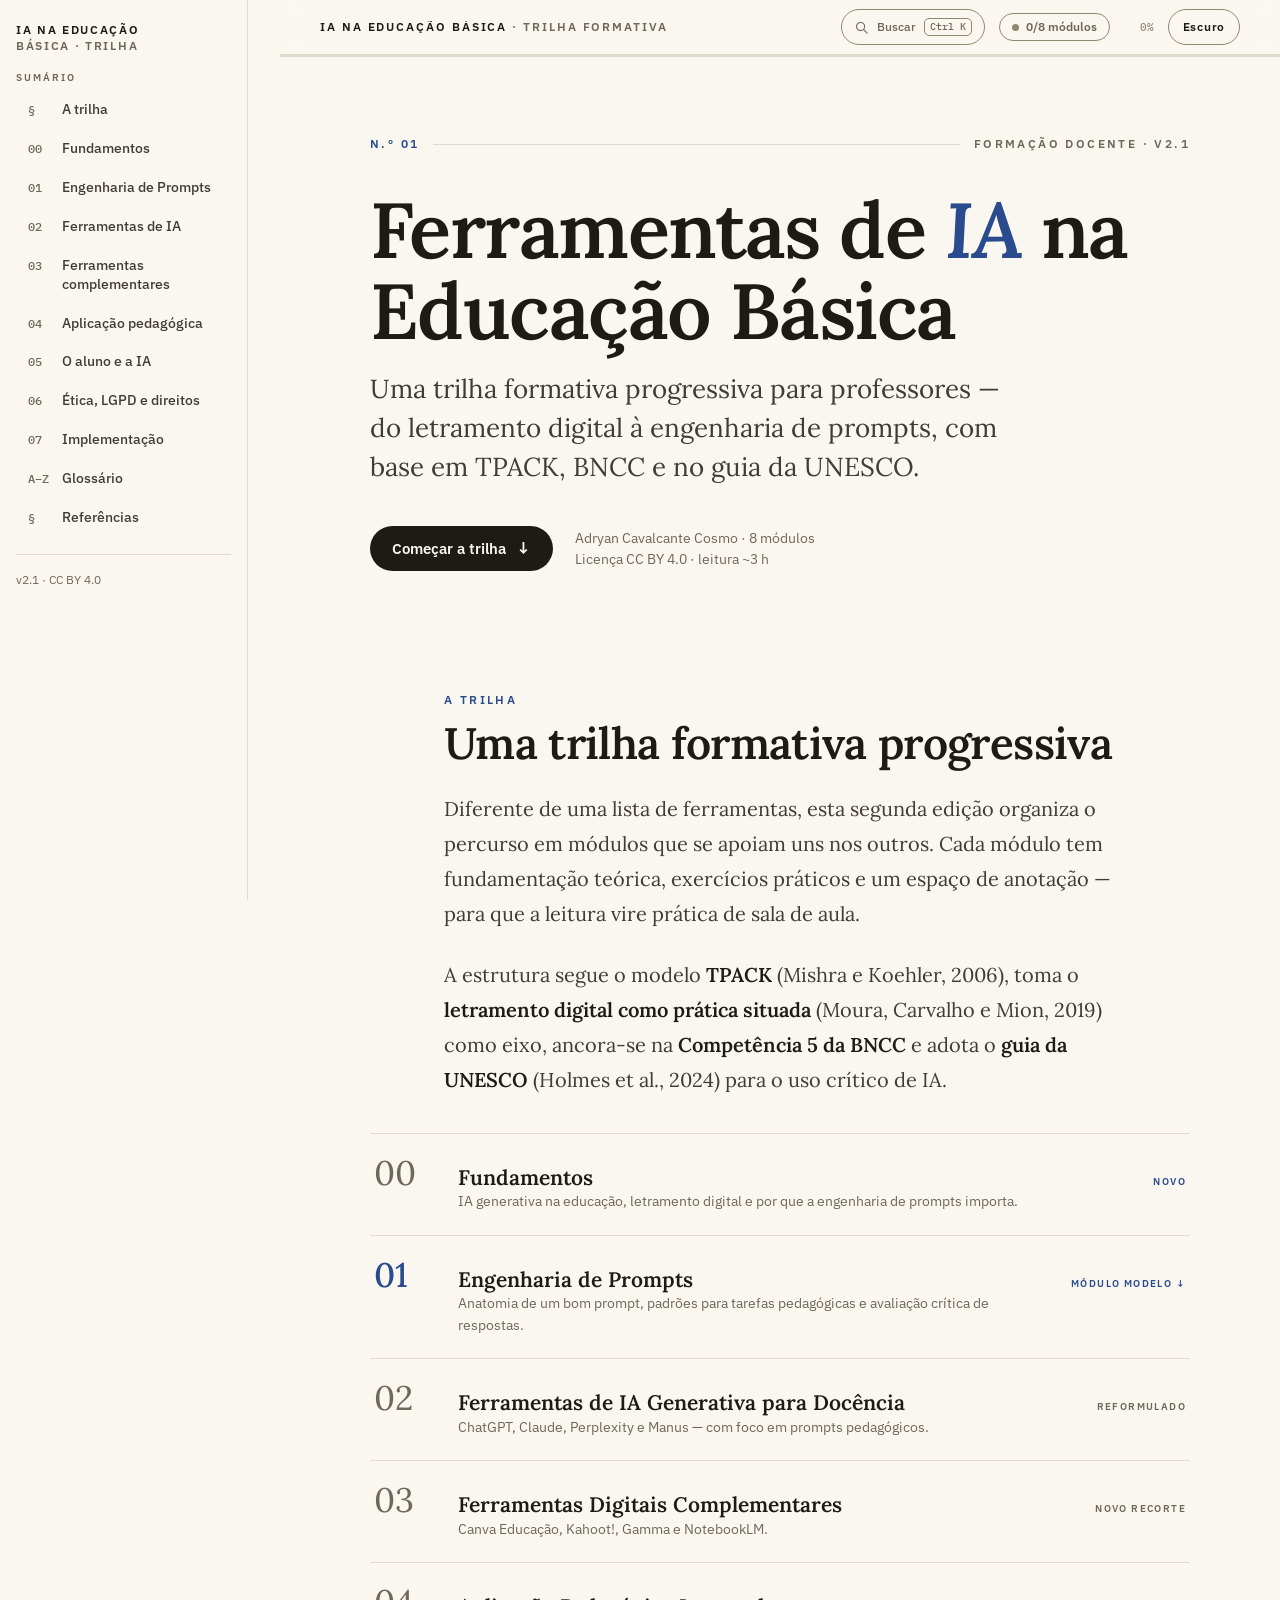
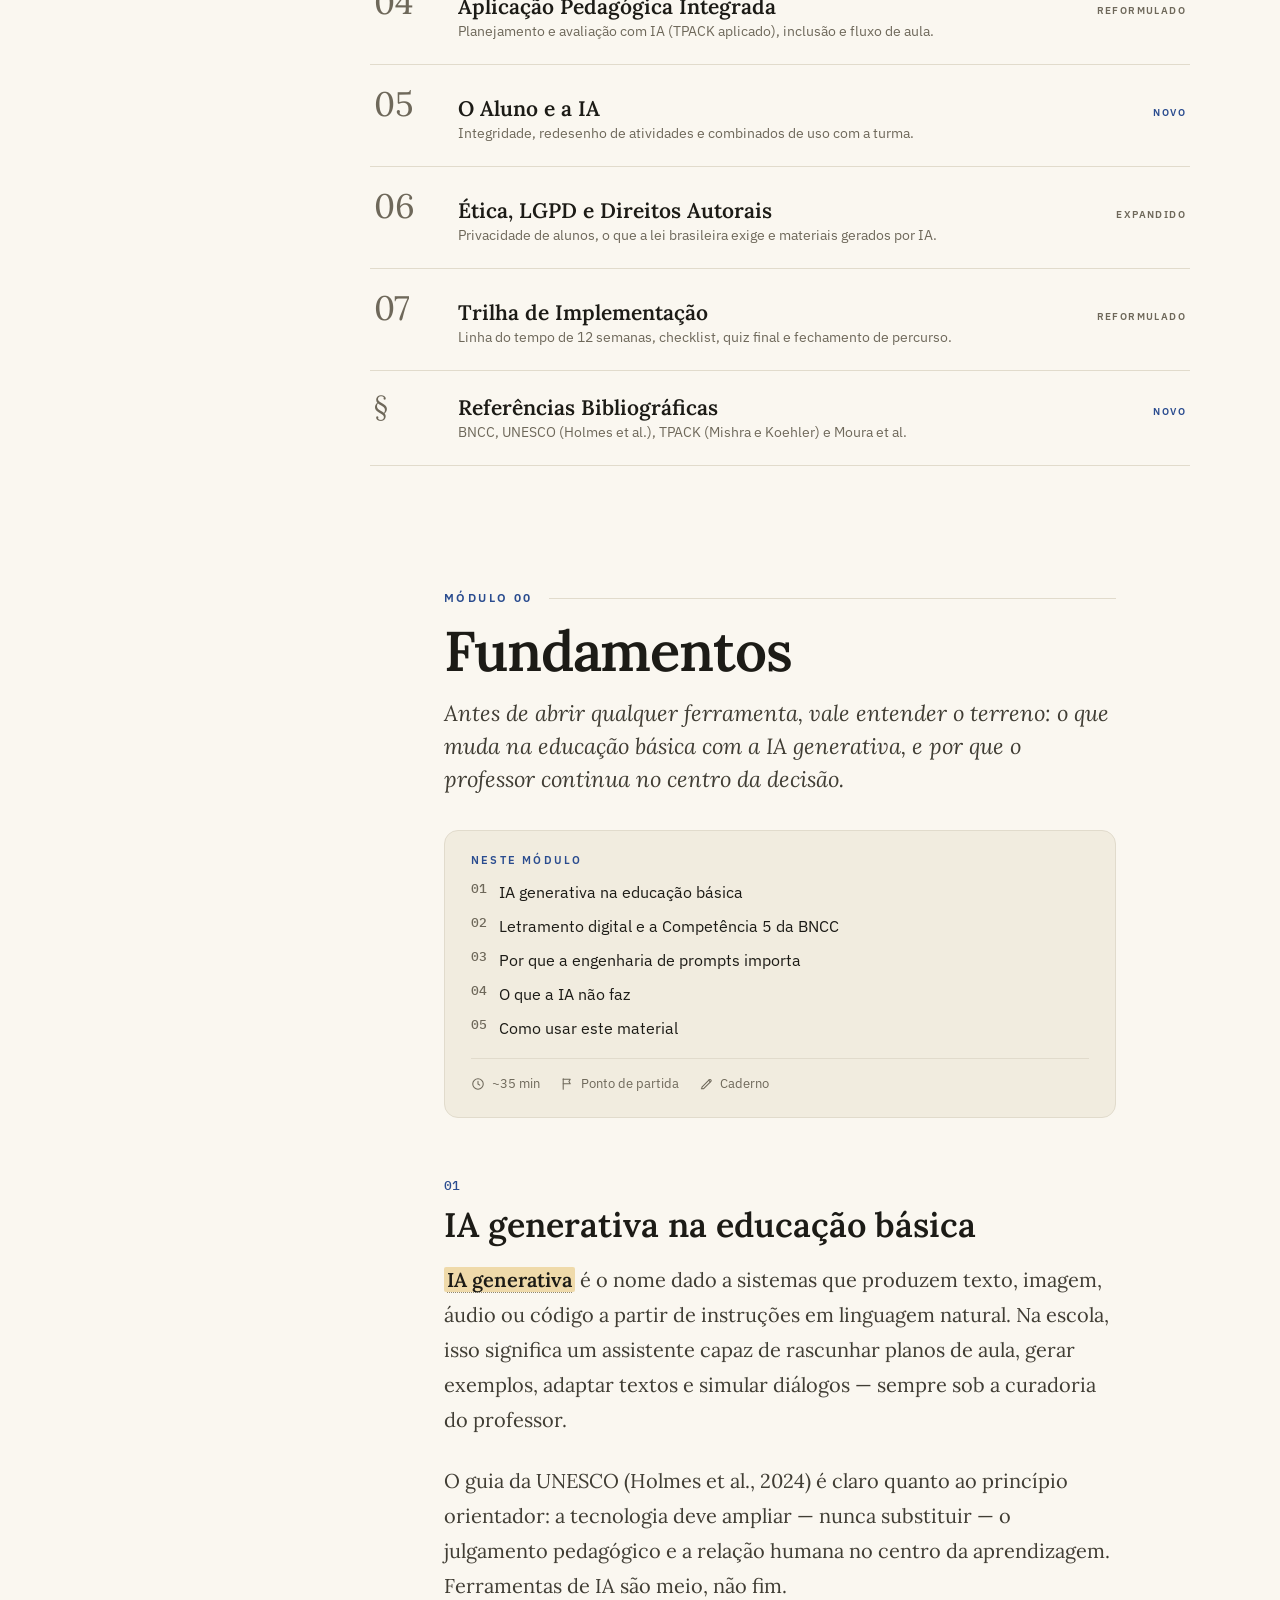
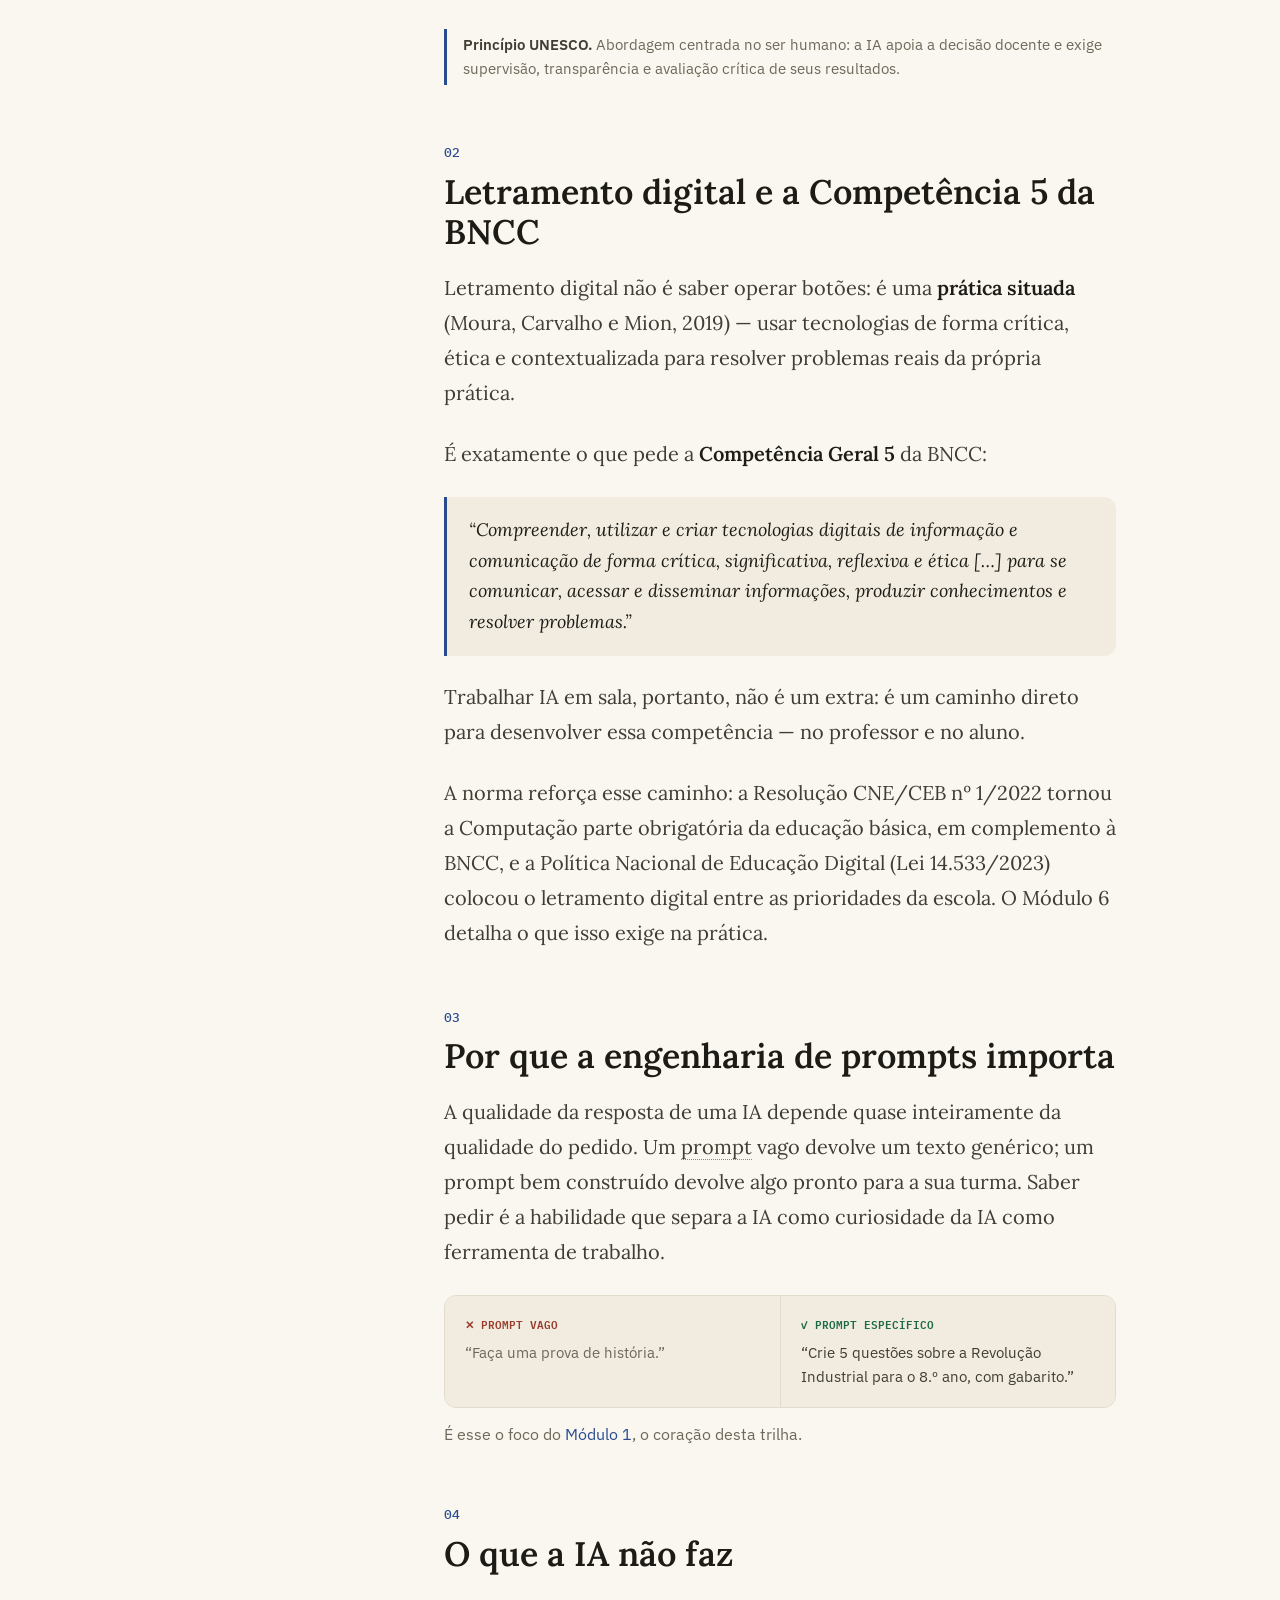
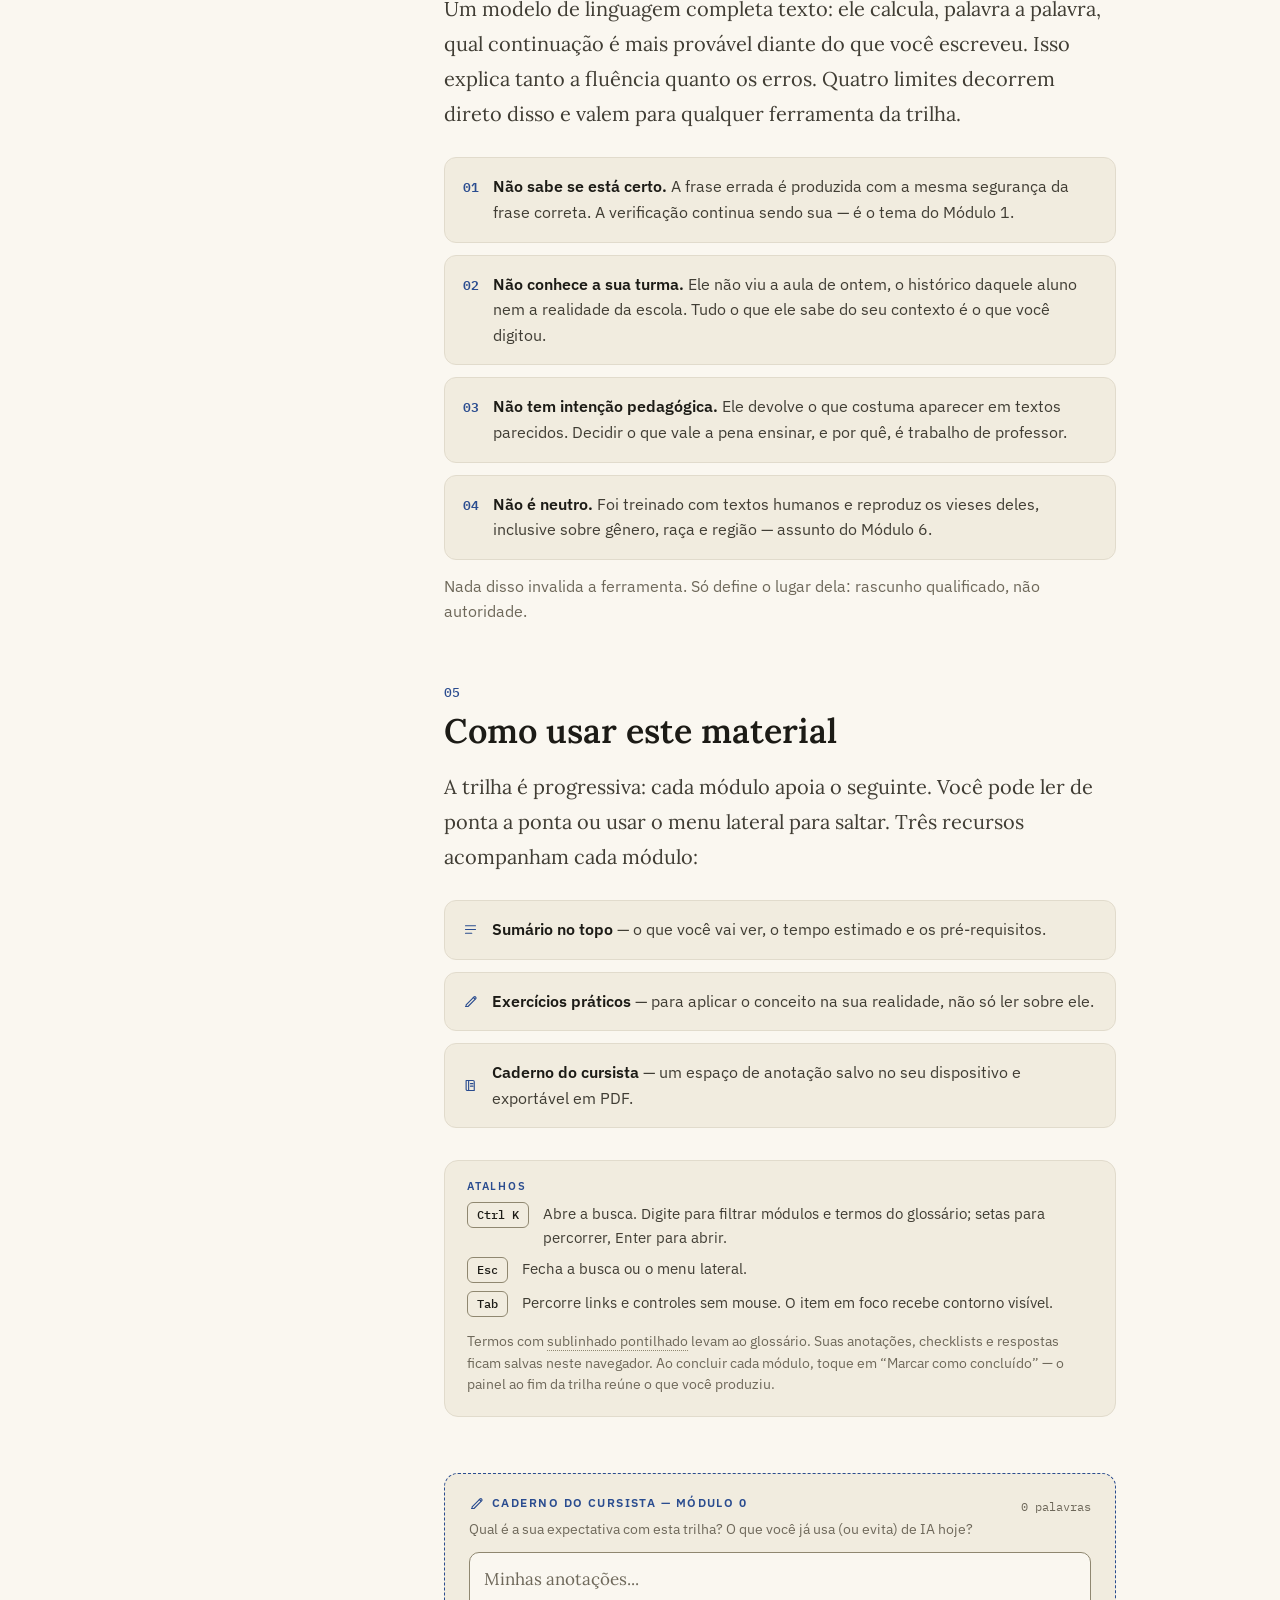
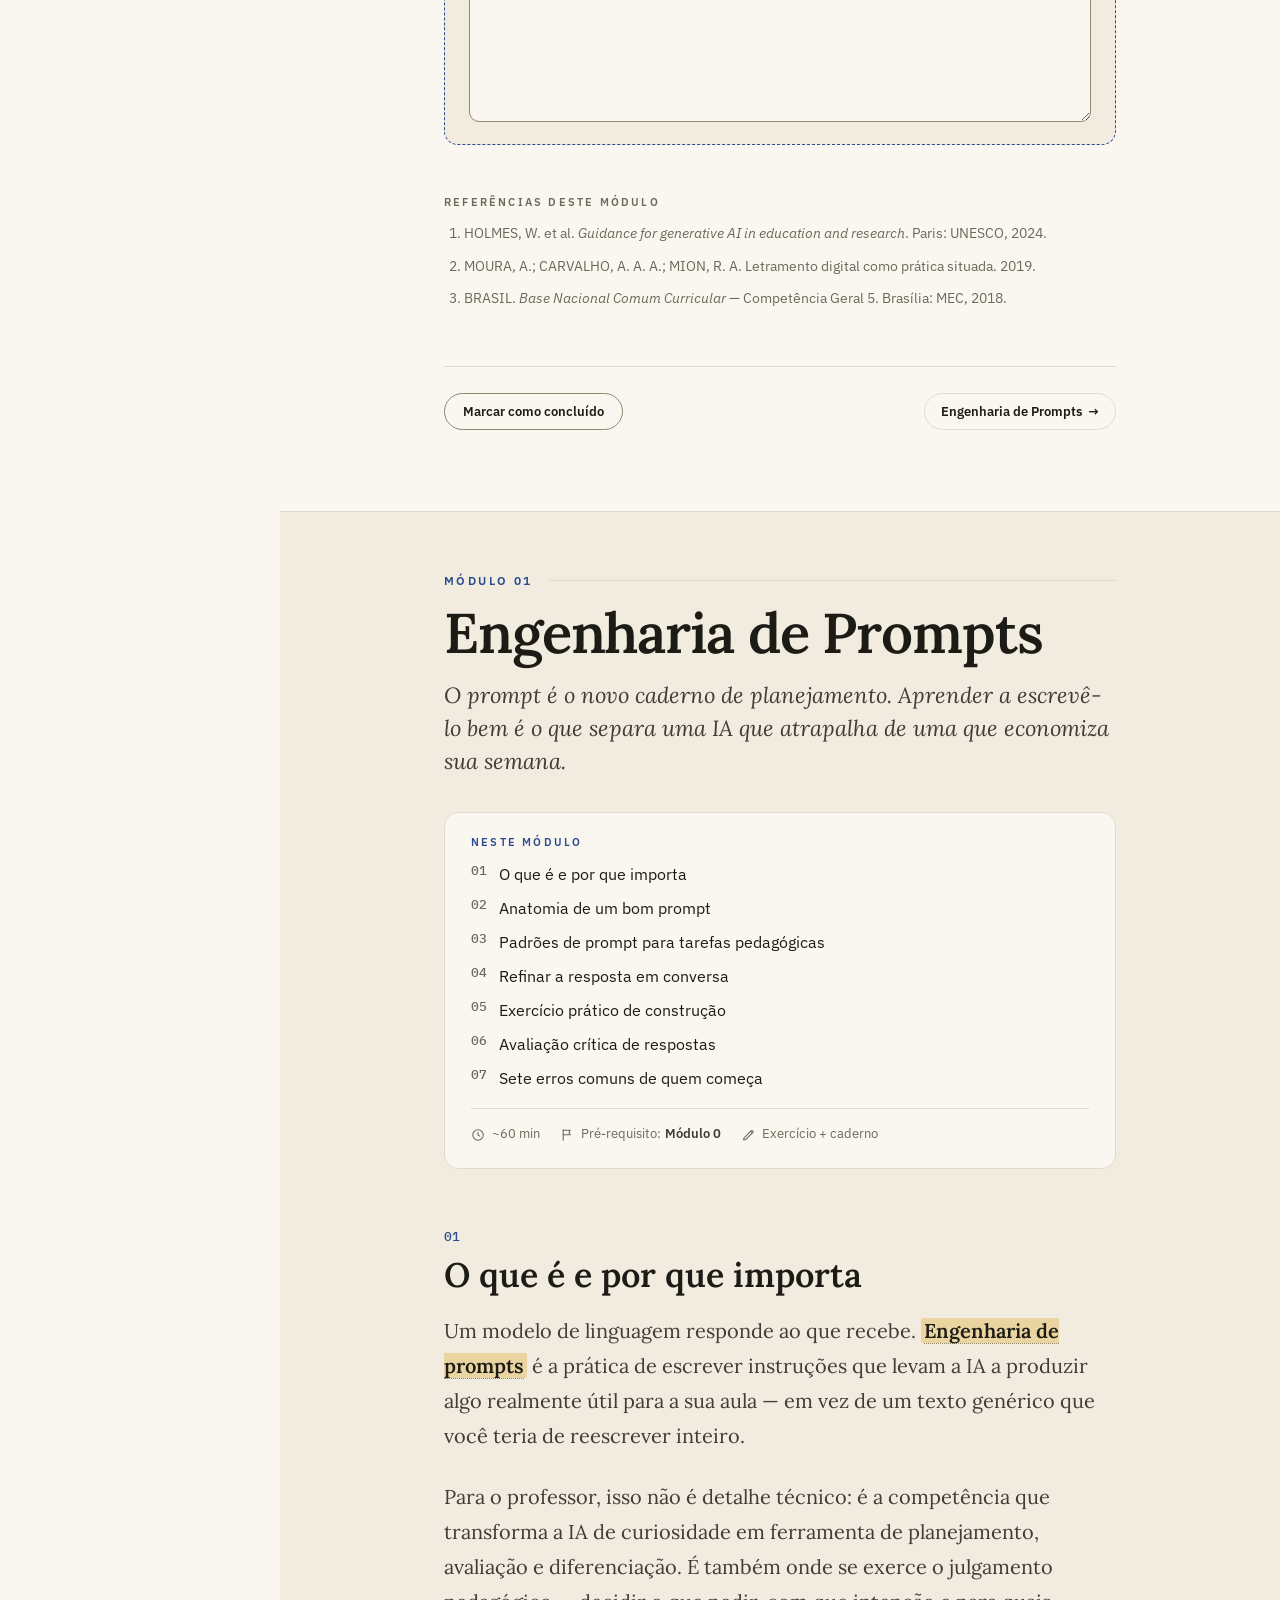
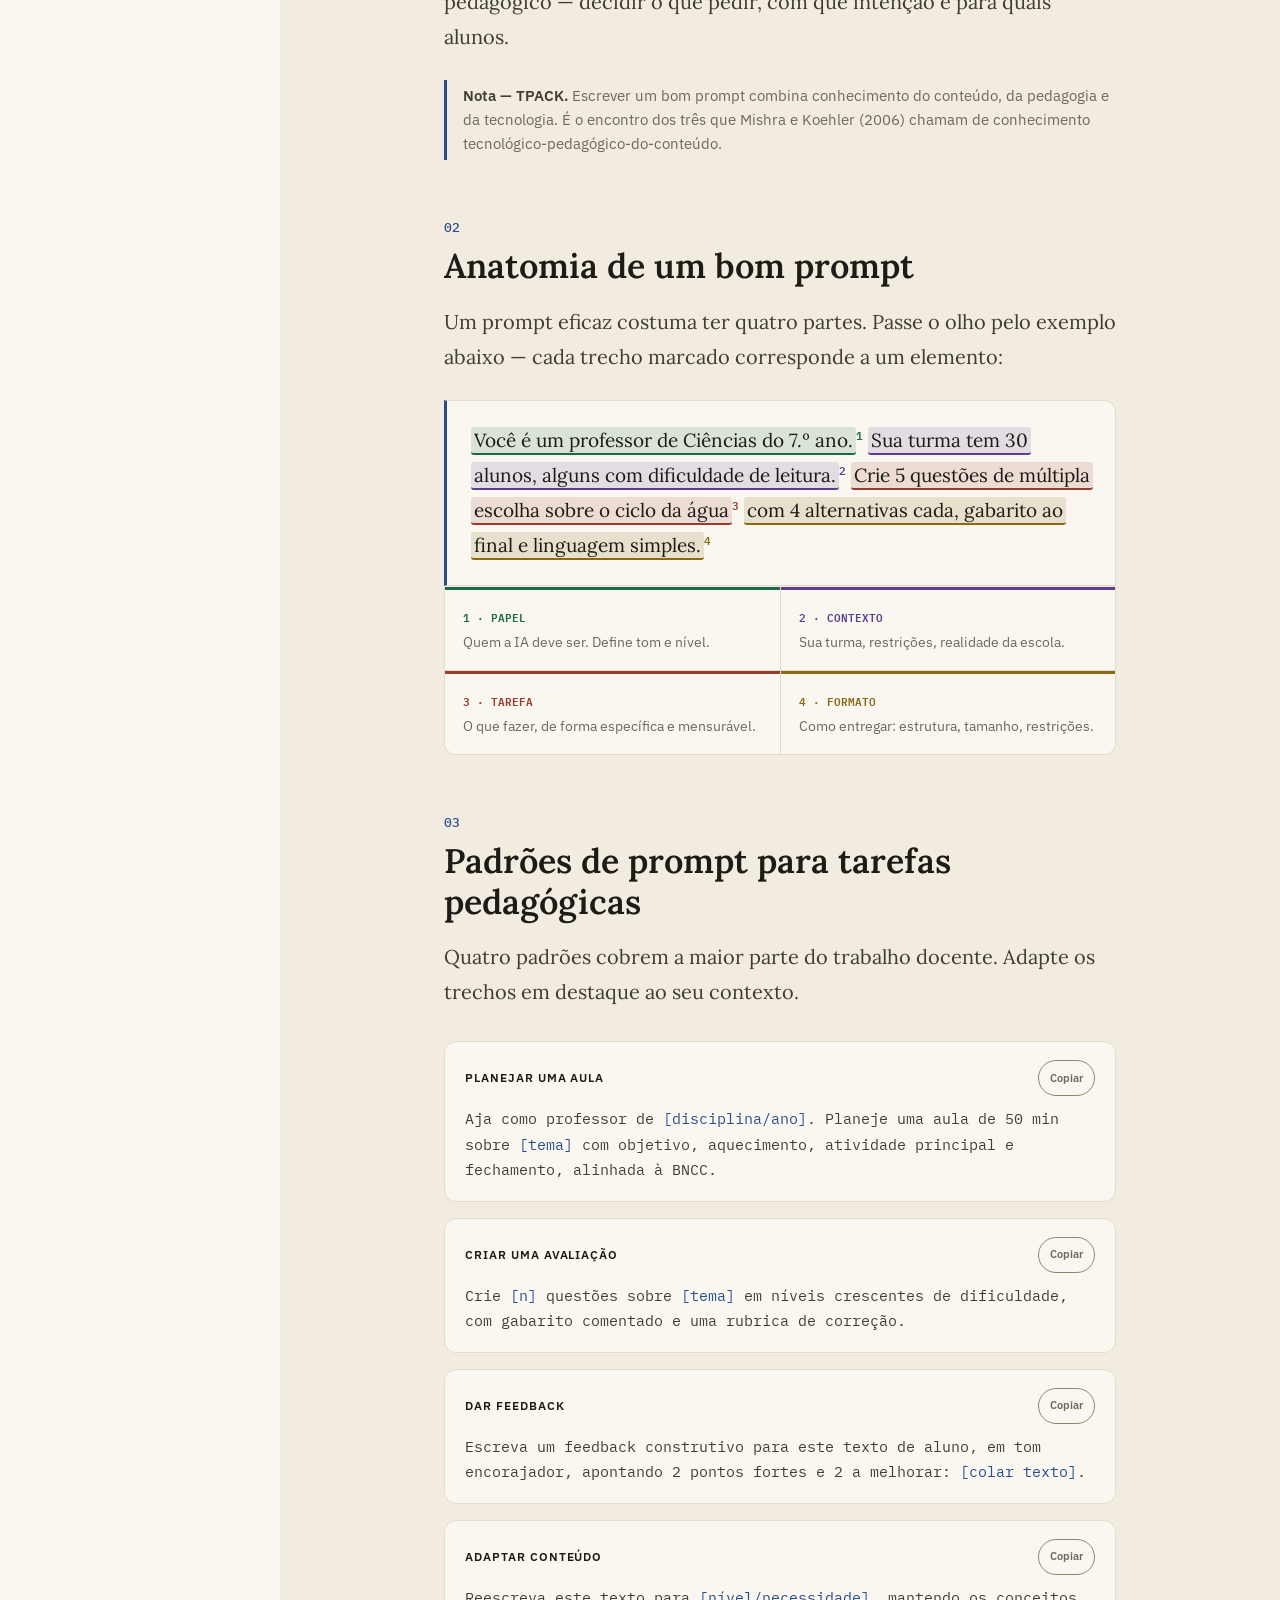
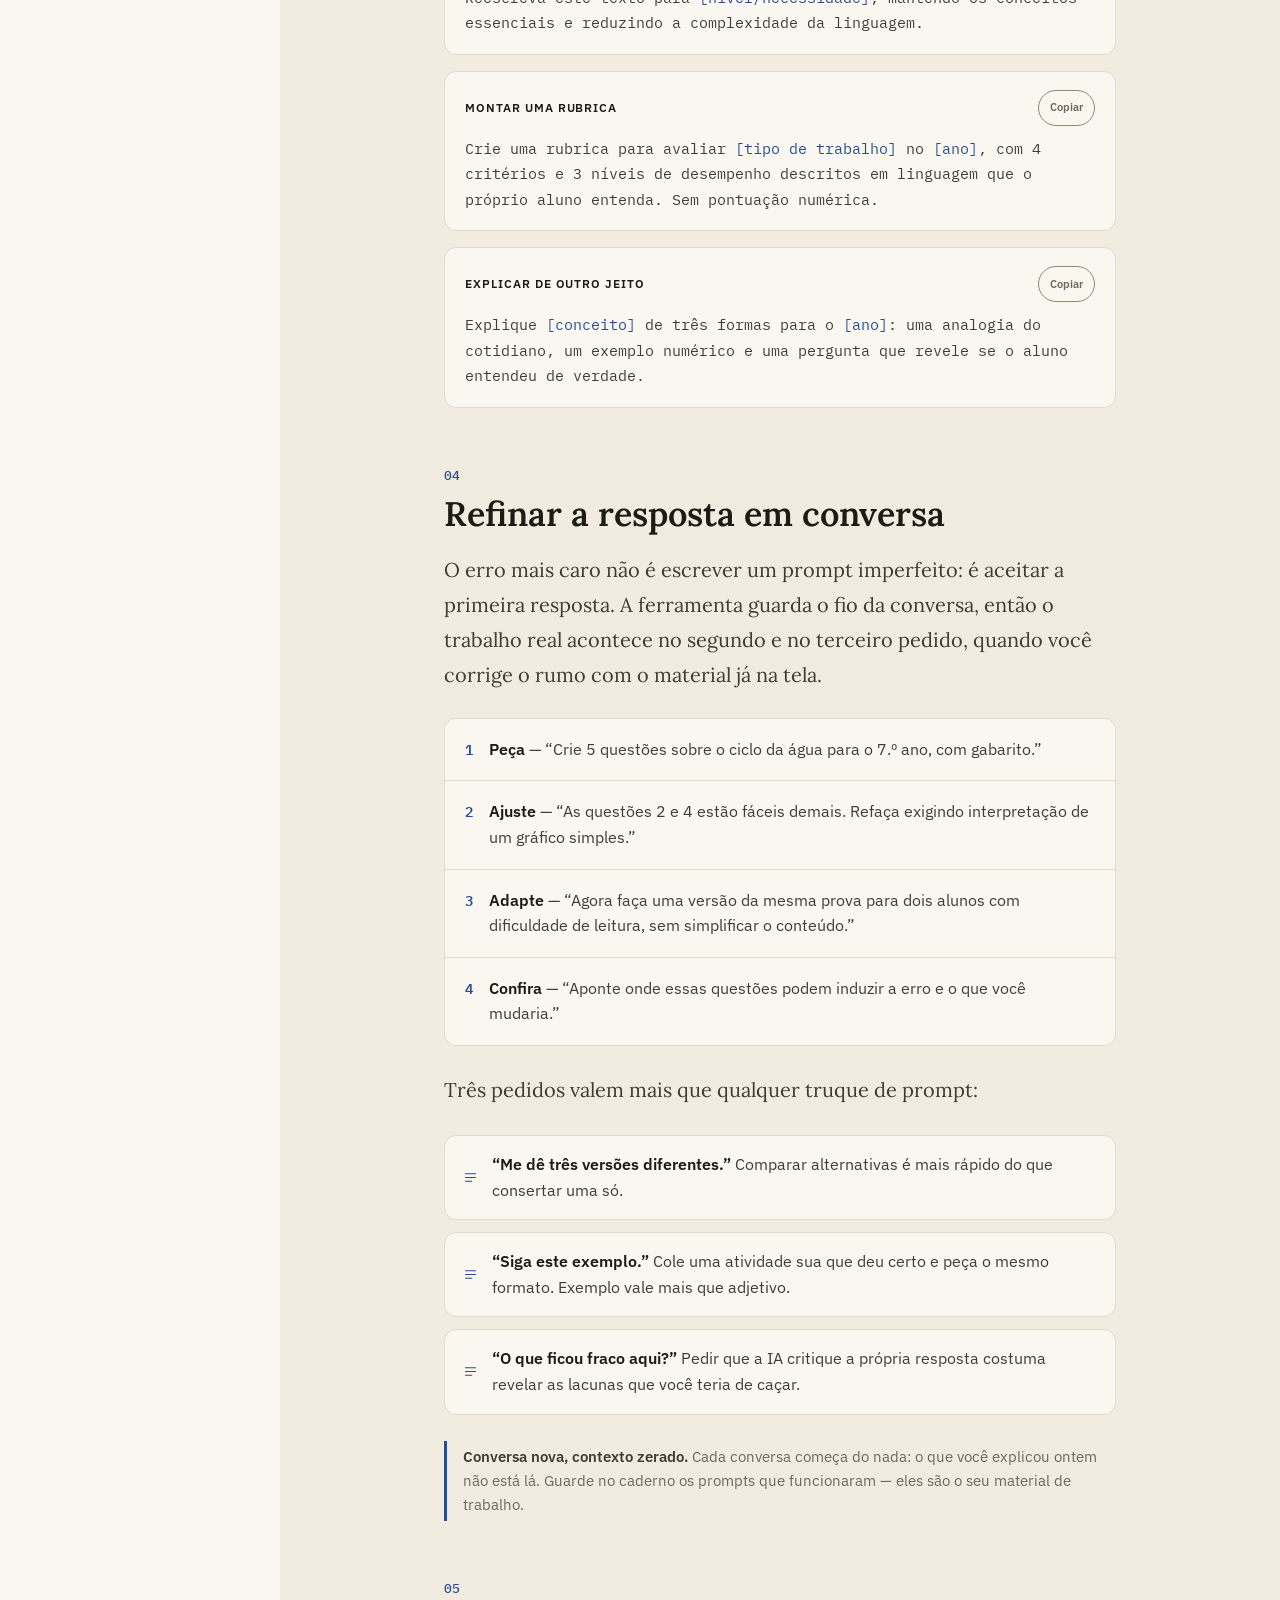
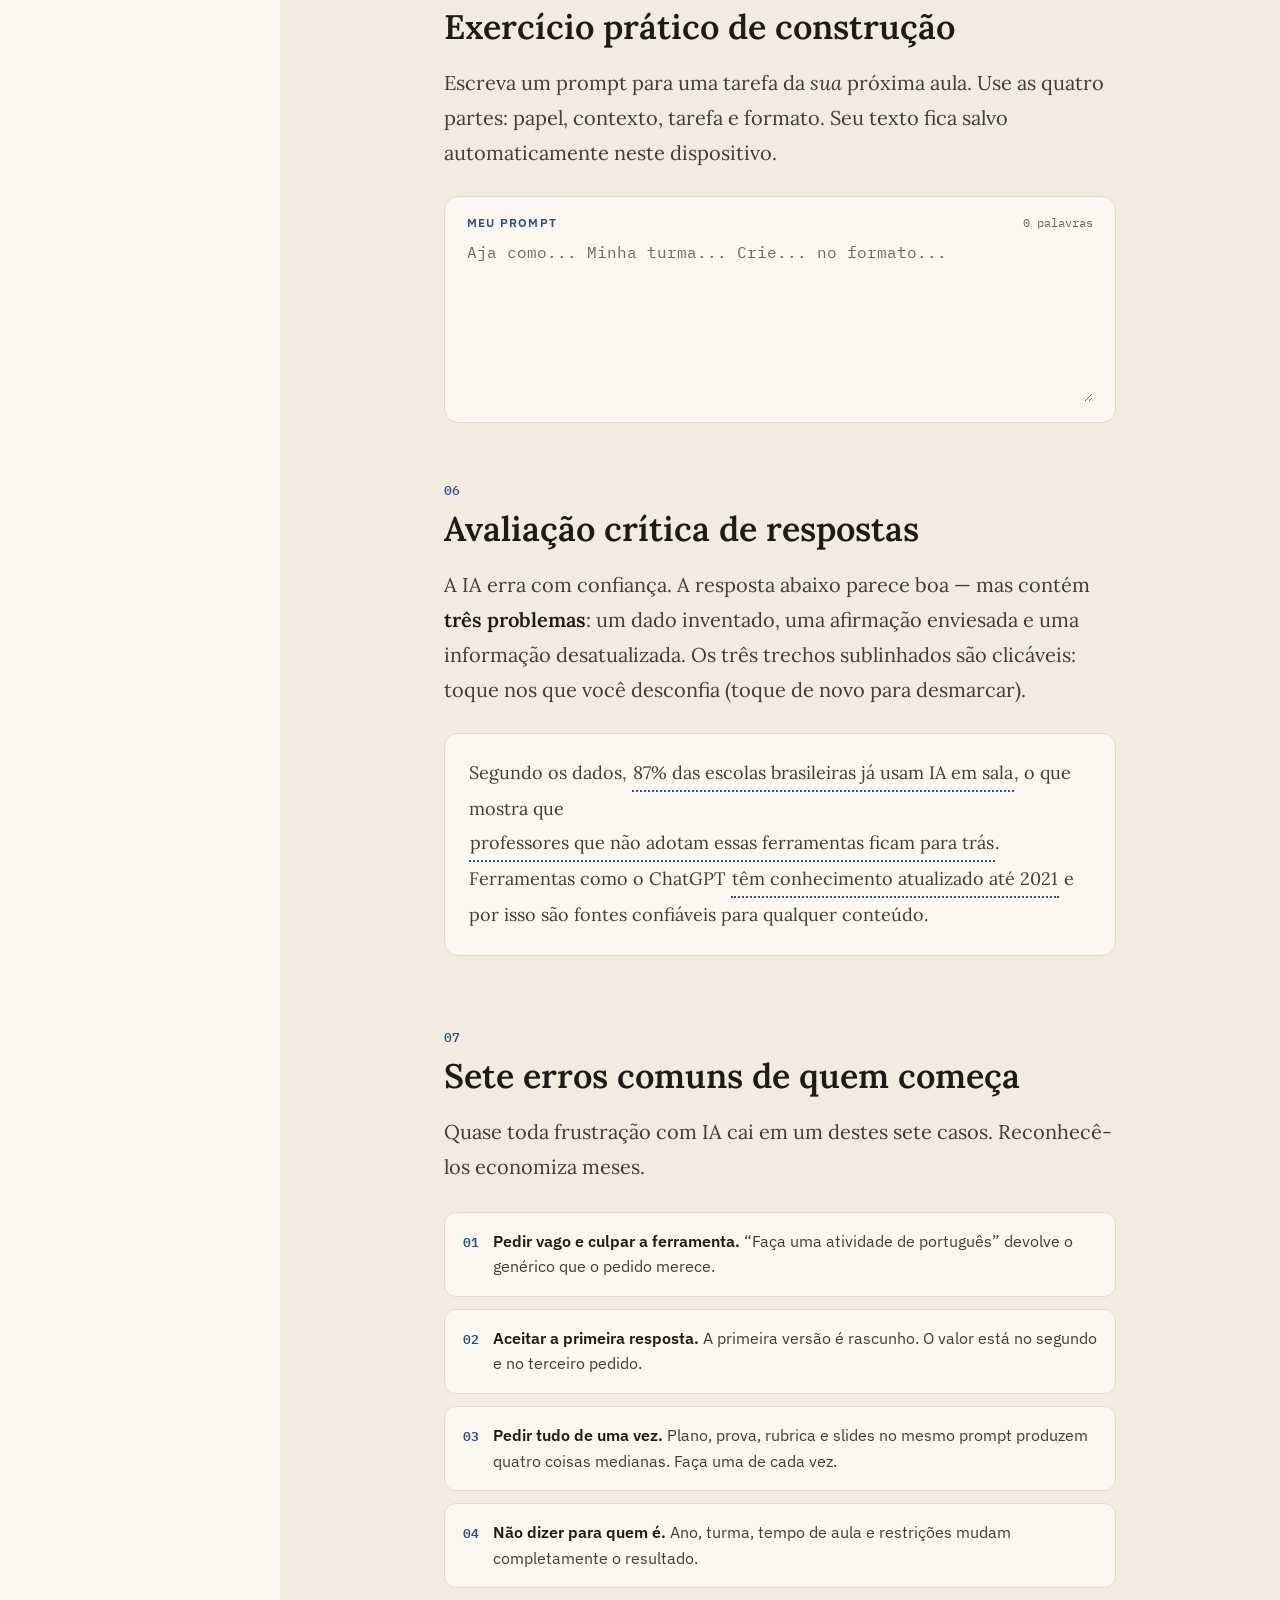
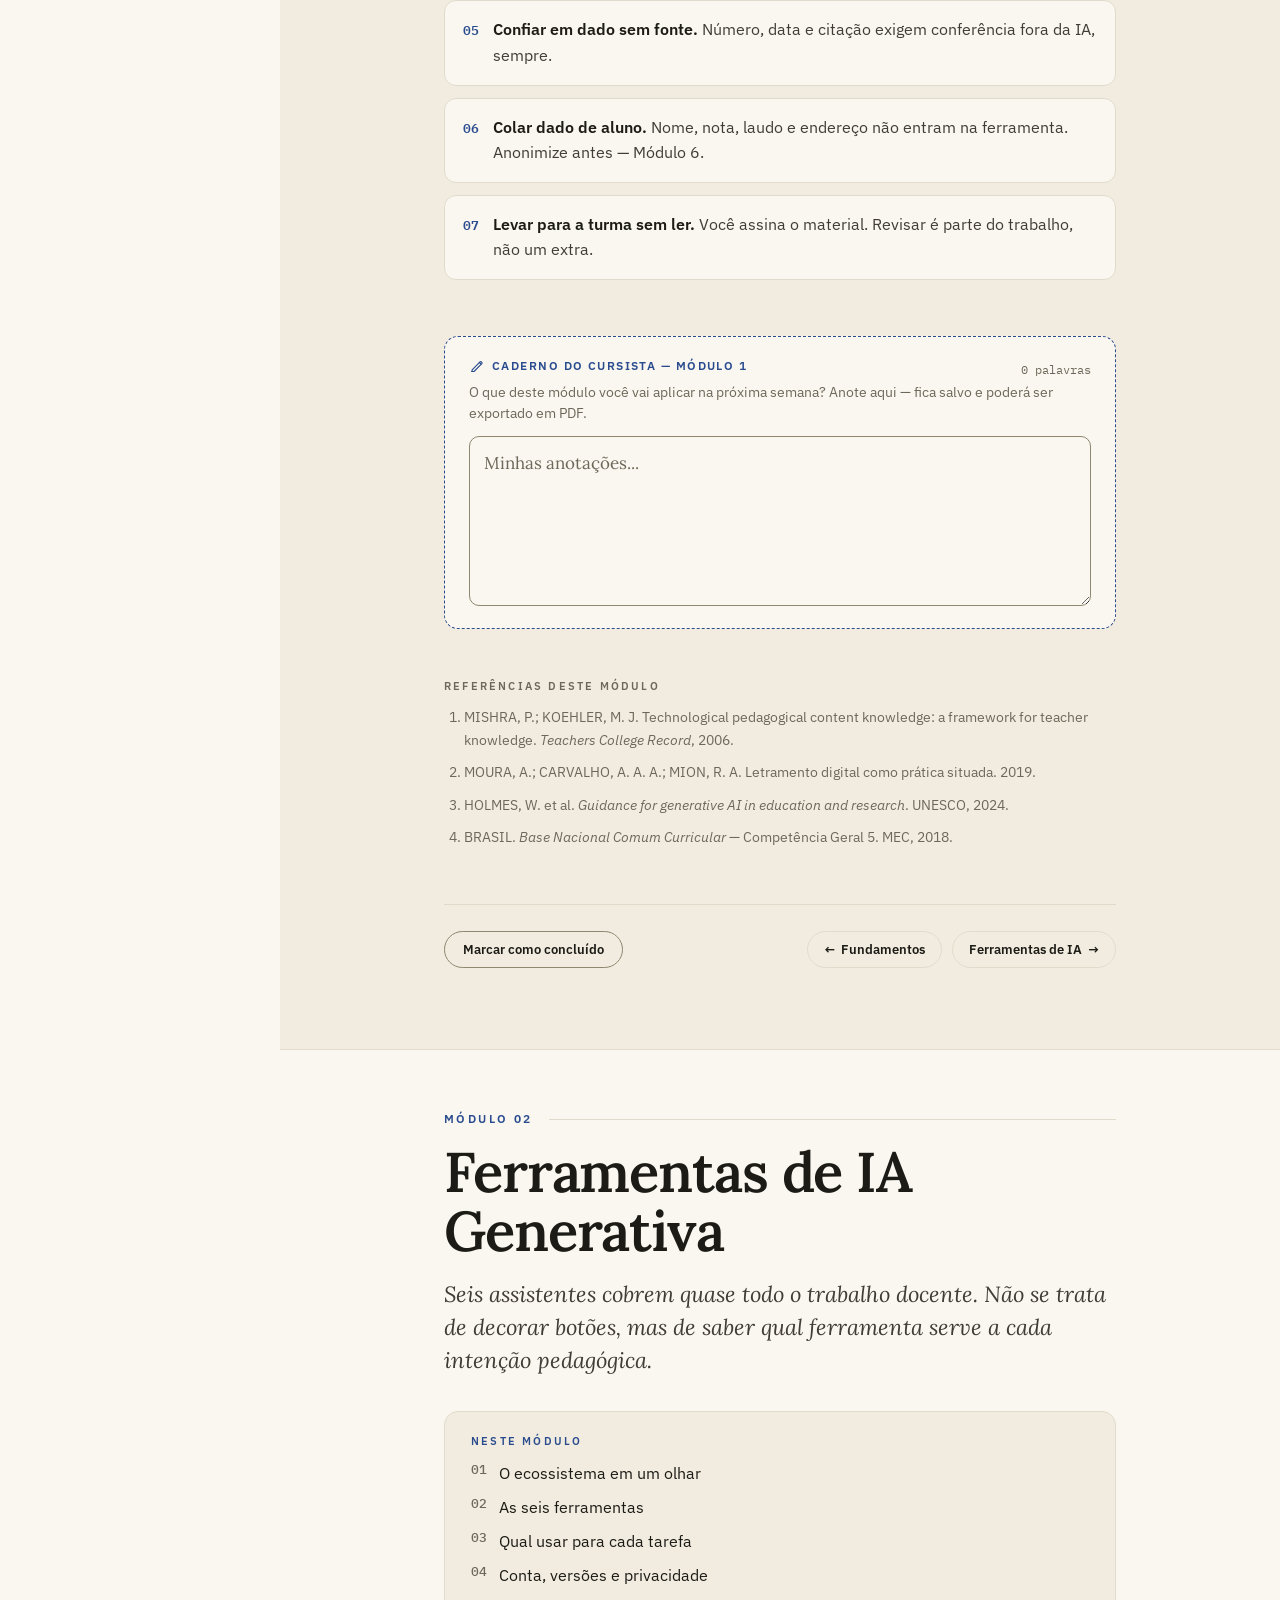
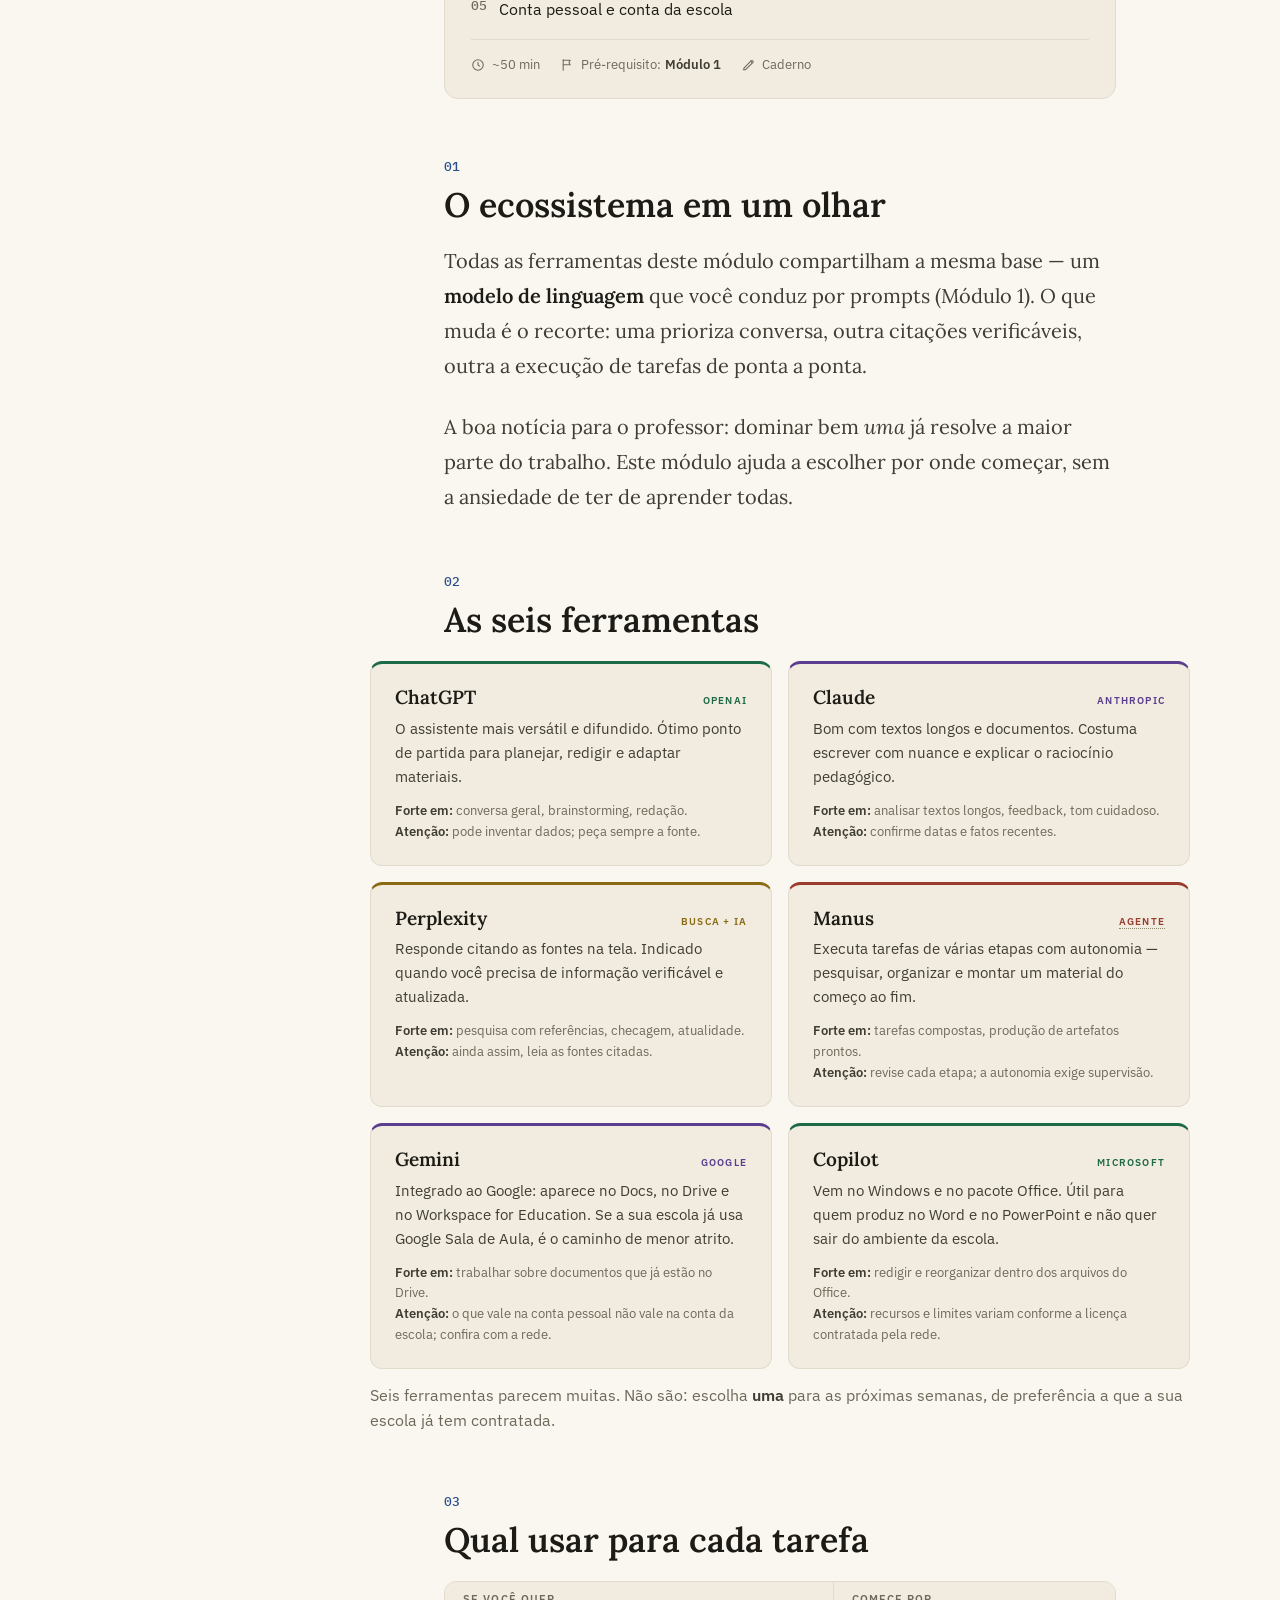
==== commit eb59a91f: "Amplia a trilha: novo Módulo 5 e conteúdo em todos os módulos Acrescenta o Módulo 5 "O Aluno e a IA"" ====
--- a/index.html
+++ b/index.html
@@ -57,12 +57,13 @@
     <a class="snav-link" data-nav="modulo-2" href="#modulo-2"><span class="snum">02</span><span>Ferramentas de IA</span></a>
     <a class="snav-link" data-nav="modulo-3" href="#modulo-3"><span class="snum">03</span><span>Ferramentas complementares</span></a>
     <a class="snav-link" data-nav="modulo-4" href="#modulo-4"><span class="snum">04</span><span>Aplicação pedagógica</span></a>
-    <a class="snav-link" data-nav="modulo-5" href="#modulo-5"><span class="snum">05</span><span>Ética, LGPD e direitos</span></a>
-    <a class="snav-link" data-nav="modulo-6" href="#modulo-6"><span class="snum">06</span><span>Implementação</span></a>
+    <a class="snav-link" data-nav="modulo-5" href="#modulo-5"><span class="snum">05</span><span>O aluno e a IA</span></a>
+    <a class="snav-link" data-nav="modulo-6" href="#modulo-6"><span class="snum">06</span><span>Ética, LGPD e direitos</span></a>
+    <a class="snav-link" data-nav="modulo-7" href="#modulo-7"><span class="snum">07</span><span>Implementação</span></a>
     <a class="snav-link" data-nav="glossario" href="#glossario"><span class="snum">A–Z</span><span>Glossário</span></a>
     <a class="snav-link" data-nav="referencias" href="#referencias"><span class="snum">§</span><span>Referências</span></a>
   </div>
-  <div class="sidenav__foot">v2.0 · CC BY 4.0</div>
+  <div class="sidenav__foot">v2.1 · CC BY 4.0</div>
 </nav>
 
 <div class="app">
@@ -76,7 +77,7 @@
       </div>
       <div class="topbar__end">
         <button type="button" class="search-btn" id="search-open" aria-label="Buscar (Ctrl+K)"><svg class="icon" width="15" height="15"><use href="#i-search"/></svg><span class="search-btn__text">Buscar</span><kbd data-kbd>Ctrl K</kbd></button>
-        <span class="done-chip" id="done-chip"><span class="done-chip__dot" aria-hidden="true"></span><span id="done-chip-text">0/7 módulos</span></span>
+        <span class="done-chip" id="done-chip"><span class="done-chip__dot" aria-hidden="true"></span><span id="done-chip-text">0/8 módulos</span></span>
         <span class="progress-pct" id="progress-pct" title="Posição de leitura na página" aria-hidden="true">0%</span>
         <button type="button" class="theme-toggle" id="theme-toggle" aria-pressed="false">Escuro</button>
       </div>
@@ -93,14 +94,14 @@
       <div class="kicker kicker--cover">
         <span class="kicker__label">N.º 01</span>
         <span class="kicker__rule"></span>
-        <span>Formação docente · v2.0</span>
+        <span>Formação docente · v2.1</span>
       </div>
       <h1 class="cover-title">Ferramentas de <em>IA</em> na Educação Básica</h1>
       <p class="cover-sub">Uma trilha formativa progressiva para professores — do letramento digital à engenharia de prompts, com base em TPACK, BNCC e no guia da UNESCO.</p>
       <div class="cover-actions">
         <a class="btn-primary" href="#trilha" id="start-link" data-print-hide><span id="start-label">Começar a trilha</span> <span aria-hidden="true">↓</span></a>
         <a class="btn-resume" href="#trilha" id="resume-link" data-print-hide hidden><svg class="icon" width="15" height="15"><use href="#i-resume"/></svg> <span id="resume-label">Continuar</span></a>
-        <div class="cover-meta">Adryan Cavalcante Cosmo · 7 módulos<br>Licença CC BY 4.0 · leitura ~2 h</div>
+        <div class="cover-meta">Adryan Cavalcante Cosmo · 8 módulos<br>Licença CC BY 4.0 · leitura ~3 h</div>
       </div>
     </div>
   </section>
@@ -142,11 +143,16 @@
       </a></li>
       <li><a class="route" href="#modulo-5">
         <span class="route__num">05</span>
-        <span class="route__body"><span class="route__title">Ética, LGPD e Direitos Autorais</span><span class="route__desc">Privacidade de alunos, LGPD na sala de aula e materiais gerados por IA.</span></span>
-        <span class="route__tag">expandido</span>
+        <span class="route__body"><span class="route__title">O Aluno e a IA</span><span class="route__desc">Integridade, redesenho de atividades e combinados de uso com a turma.</span></span>
+        <span class="route__tag route__tag--accent">novo</span>
       </a></li>
       <li><a class="route" href="#modulo-6">
         <span class="route__num">06</span>
+        <span class="route__body"><span class="route__title">Ética, LGPD e Direitos Autorais</span><span class="route__desc">Privacidade de alunos, o que a lei brasileira exige e materiais gerados por IA.</span></span>
+        <span class="route__tag">expandido</span>
+      </a></li>
+      <li><a class="route" href="#modulo-7">
+        <span class="route__num">07</span>
         <span class="route__body"><span class="route__title">Trilha de Implementação</span><span class="route__desc">Linha do tempo de 12 semanas, checklist, quiz final e fechamento de percurso.</span></span>
         <span class="route__tag">reformulado</span>
       </a></li>
@@ -171,10 +177,11 @@
           <li><a class="toc__num" href="#m0-ia" tabindex="-1" aria-hidden="true">01</a> <a href="#m0-ia">IA generativa na educação básica</a></li>
           <li><a class="toc__num" href="#m0-letramento" tabindex="-1" aria-hidden="true">02</a> <a href="#m0-letramento">Letramento digital e a Competência 5 da BNCC</a></li>
           <li><a class="toc__num" href="#m0-porque" tabindex="-1" aria-hidden="true">03</a> <a href="#m0-porque">Por que a engenharia de prompts importa</a></li>
-          <li><a class="toc__num" href="#m0-comousar" tabindex="-1" aria-hidden="true">04</a> <a href="#m0-comousar">Como usar este material</a></li>
+          <li><a class="toc__num" href="#m0-limites" tabindex="-1" aria-hidden="true">04</a> <a href="#m0-limites">O que a IA não faz</a></li>
+          <li><a class="toc__num" href="#m0-comousar" tabindex="-1" aria-hidden="true">05</a> <a href="#m0-comousar">Como usar este material</a></li>
         </ol>
         <div class="meta-row">
-          <span class="meta"><svg class="icon" width="14" height="14"><use href="#i-clock"/></svg> ~30 min</span>
+          <span class="meta"><svg class="icon" width="14" height="14"><use href="#i-clock"/></svg> ~35 min</span>
           <span class="meta"><svg class="icon" width="14" height="14"><use href="#i-flag"/></svg> Ponto de partida</span>
           <span class="meta"><svg class="icon" width="14" height="14"><use href="#i-pencil"/></svg> Caderno</span>
         </div>
@@ -184,7 +191,7 @@
     <div id="m0-ia" class="sub">
       <span class="sub__num">01</span>
       <h3 class="sub__title">IA generativa na educação básica</h3>
-      <p class="read"><strong class="hl">IA generativa</strong> é o nome dado a sistemas que produzem texto, imagem, áudio ou código a partir de instruções em linguagem natural. Na escola, isso significa um assistente capaz de rascunhar planos de aula, gerar exemplos, adaptar textos e simular diálogos — sempre sob a curadoria do professor.</p>
+      <p class="read"><strong class="hl"><a class="gloss" href="#termo-ia-generativa" title="Ver no glossário">IA generativa</a></strong> é o nome dado a sistemas que produzem texto, imagem, áudio ou código a partir de instruções em linguagem natural. Na escola, isso significa um assistente capaz de rascunhar planos de aula, gerar exemplos, adaptar textos e simular diálogos — sempre sob a curadoria do professor.</p>
       <p class="read">O guia da UNESCO (Holmes et al., 2024) é claro quanto ao princípio orientador: a tecnologia deve ampliar — nunca substituir — o julgamento pedagógico e a relação humana no centro da aprendizagem. Ferramentas de IA são meio, não fim.</p>
       <aside class="note"><strong>Princípio UNESCO.</strong> Abordagem centrada no ser humano: a IA apoia a decisão docente e exige supervisão, transparência e avaliação crítica de seus resultados.</aside>
     </div>
@@ -196,6 +203,7 @@
       <p class="read">É exatamente o que pede a <strong>Competência Geral 5</strong> da BNCC:</p>
       <blockquote class="quote">“Compreender, utilizar e criar tecnologias digitais de informação e comunicação de forma crítica, significativa, reflexiva e ética […] para se comunicar, acessar e disseminar informações, produzir conhecimentos e resolver problemas.”</blockquote>
       <p class="read">Trabalhar IA em sala, portanto, não é um extra: é um caminho direto para desenvolver essa competência — no professor e no aluno.</p>
+      <p class="read">A norma reforça esse caminho: a Resolução CNE/CEB nº 1/2022 tornou a Computação parte obrigatória da educação básica, em complemento à BNCC, e a Política Nacional de Educação Digital (Lei 14.533/2023) colocou o letramento digital entre as prioridades da escola. O Módulo 6 detalha o que isso exige na prática.</p>
     </div>
 
     <div id="m0-porque" class="sub">
@@ -209,8 +217,21 @@
       <p class="after">É esse o foco do <a href="#modulo-1">Módulo 1</a>, o coração desta trilha.</p>
     </div>
 
+    <div id="m0-limites" class="sub">
+      <span class="sub__num">04</span>
+      <h3 class="sub__title">O que a IA não faz</h3>
+      <p class="read">Um modelo de linguagem completa texto: ele calcula, palavra a palavra, qual continuação é mais provável diante do que você escreveu. Isso explica tanto a fluência quanto os erros. Quatro limites decorrem direto disso e valem para qualquer ferramenta da trilha.</p>
+      <div class="rows">
+        <div class="row-card"><span class="row-card__num">01</span><span class="row-card__text"><strong>Não sabe se está certo.</strong> A frase errada é produzida com a mesma segurança da frase correta. A verificação continua sendo sua — é o tema do Módulo 1.</span></div>
+        <div class="row-card"><span class="row-card__num">02</span><span class="row-card__text"><strong>Não conhece a sua turma.</strong> Ele não viu a aula de ontem, o histórico daquele aluno nem a realidade da escola. Tudo o que ele sabe do seu contexto é o que você digitou.</span></div>
+        <div class="row-card"><span class="row-card__num">03</span><span class="row-card__text"><strong>Não tem intenção pedagógica.</strong> Ele devolve o que costuma aparecer em textos parecidos. Decidir o que vale a pena ensinar, e por quê, é trabalho de professor.</span></div>
+        <div class="row-card"><span class="row-card__num">04</span><span class="row-card__text"><strong>Não é neutro.</strong> Foi treinado com textos humanos e reproduz os vieses deles, inclusive sobre gênero, raça e região — assunto do Módulo 6.</span></div>
+      </div>
+      <p class="after">Nada disso invalida a ferramenta. Só define o lugar dela: rascunho qualificado, não autoridade.</p>
+    </div>
+
     <div id="m0-comousar" class="sub">
-      <span class="sub__num">04</span>
+      <span class="sub__num">05</span>
       <h3 class="sub__title">Como usar este material</h3>
       <p class="read">A trilha é progressiva: cada módulo apoia o seguinte. Você pode ler de ponta a ponta ou usar o menu lateral para saltar. Três recursos acompanham cada módulo:</p>
       <div class="rows">
@@ -268,11 +289,13 @@
           <li><a class="toc__num" href="#m1-oquee" tabindex="-1" aria-hidden="true">01</a> <a href="#m1-oquee">O que é e por que importa</a></li>
           <li><a class="toc__num" href="#m1-anatomia" tabindex="-1" aria-hidden="true">02</a> <a href="#m1-anatomia">Anatomia de um bom prompt</a></li>
           <li><a class="toc__num" href="#m1-padroes" tabindex="-1" aria-hidden="true">03</a> <a href="#m1-padroes">Padrões de prompt para tarefas pedagógicas</a></li>
-          <li><a class="toc__num" href="#m1-exercicio" tabindex="-1" aria-hidden="true">04</a> <a href="#m1-exercicio">Exercício prático de construção</a></li>
-          <li><a class="toc__num" href="#m1-critica" tabindex="-1" aria-hidden="true">05</a> <a href="#m1-critica">Avaliação crítica de respostas</a></li>
+          <li><a class="toc__num" href="#m1-conversa" tabindex="-1" aria-hidden="true">04</a> <a href="#m1-conversa">Refinar a resposta em conversa</a></li>
+          <li><a class="toc__num" href="#m1-exercicio" tabindex="-1" aria-hidden="true">05</a> <a href="#m1-exercicio">Exercício prático de construção</a></li>
+          <li><a class="toc__num" href="#m1-critica" tabindex="-1" aria-hidden="true">06</a> <a href="#m1-critica">Avaliação crítica de respostas</a></li>
+          <li><a class="toc__num" href="#m1-erros" tabindex="-1" aria-hidden="true">07</a> <a href="#m1-erros">Sete erros comuns de quem começa</a></li>
         </ol>
         <div class="meta-row">
-          <span class="meta"><svg class="icon" width="14" height="14"><use href="#i-clock"/></svg> ~45 min</span>
+          <span class="meta"><svg class="icon" width="14" height="14"><use href="#i-clock"/></svg> ~60 min</span>
           <span class="meta"><svg class="icon" width="14" height="14"><use href="#i-flag"/></svg> Pré-requisito: <strong>Módulo 0</strong></span>
           <span class="meta"><svg class="icon" width="14" height="14"><use href="#i-pencil"/></svg> Exercício + caderno</span>
         </div>
@@ -328,11 +351,38 @@
           <div class="prompt-card__head"><div class="prompt-card__title">Adaptar conteúdo</div><button type="button" class="btn-copy" data-copy-prompt>Copiar</button></div>
           <p class="prompt-card__text">Reescreva este texto para <span class="slot">[nível/necessidade]</span>, mantendo os conceitos essenciais e reduzindo a complexidade da linguagem.</p>
         </div>
-      </div>
+        <div class="prompt-card" data-prompt-card>
+          <div class="prompt-card__head"><div class="prompt-card__title">Montar uma rubrica</div><button type="button" class="btn-copy" data-copy-prompt>Copiar</button></div>
+          <p class="prompt-card__text">Crie uma rubrica para avaliar <span class="slot">[tipo de trabalho]</span> no <span class="slot">[ano]</span>, com 4 critérios e 3 níveis de desempenho descritos em linguagem que o próprio aluno entenda. Sem pontuação numérica.</p>
+        </div>
+        <div class="prompt-card" data-prompt-card>
+          <div class="prompt-card__head"><div class="prompt-card__title">Explicar de outro jeito</div><button type="button" class="btn-copy" data-copy-prompt>Copiar</button></div>
+          <p class="prompt-card__text">Explique <span class="slot">[conceito]</span> de três formas para o <span class="slot">[ano]</span>: uma analogia do cotidiano, um exemplo numérico e uma pergunta que revele se o aluno entendeu de verdade.</p>
+        </div>
+      </div>
+    </div>
+
+    <div id="m1-conversa" class="sub">
+      <span class="sub__num">04</span>
+      <h3 class="sub__title">Refinar a resposta em conversa</h3>
+      <p class="read">O erro mais caro não é escrever um prompt imperfeito: é aceitar a primeira resposta. A ferramenta guarda o fio da conversa, então o trabalho real acontece no segundo e no terceiro pedido, quando você corrige o rumo com o material já na tela.</p>
+      <ol class="steps">
+        <li><span class="steps__num">1</span><span class="steps__text"><strong>Peça</strong> — “Crie 5 questões sobre o ciclo da água para o 7.º ano, com gabarito.”</span></li>
+        <li><span class="steps__num">2</span><span class="steps__text"><strong>Ajuste</strong> — “As questões 2 e 4 estão fáceis demais. Refaça exigindo interpretação de um gráfico simples.”</span></li>
+        <li><span class="steps__num">3</span><span class="steps__text"><strong>Adapte</strong> — “Agora faça uma versão da mesma prova para dois alunos com dificuldade de leitura, sem simplificar o conteúdo.”</span></li>
+        <li><span class="steps__num">4</span><span class="steps__text"><strong>Confira</strong> — “Aponte onde essas questões podem induzir a erro e o que você mudaria.”</span></li>
+      </ol>
+      <p class="read read--gap-sm read--after-block">Três pedidos valem mais que qualquer truque de prompt:</p>
+      <div class="rows">
+        <div class="row-card"><span class="row-card__icon"><svg class="icon" width="15" height="15"><use href="#i-lines"/></svg></span><span class="row-card__text"><strong>“Me dê três versões diferentes.”</strong> Comparar alternativas é mais rápido do que consertar uma só.</span></div>
+        <div class="row-card"><span class="row-card__icon"><svg class="icon" width="15" height="15"><use href="#i-lines"/></svg></span><span class="row-card__text"><strong>“Siga este exemplo.”</strong> Cole uma atividade sua que deu certo e peça o mesmo formato. Exemplo vale mais que adjetivo.</span></div>
+        <div class="row-card"><span class="row-card__icon"><svg class="icon" width="15" height="15"><use href="#i-lines"/></svg></span><span class="row-card__text"><strong>“O que ficou fraco aqui?”</strong> Pedir que a IA critique a própria resposta costuma revelar as lacunas que você teria de caçar.</span></div>
+      </div>
+      <aside class="note note--end"><strong>Conversa nova, contexto zerado.</strong> Cada conversa começa do nada: o que você explicou ontem não está lá. Guarde no caderno os prompts que funcionaram — eles são o seu material de trabalho.</aside>
     </div>
 
     <div id="m1-exercicio" class="sub">
-      <span class="sub__num">04</span>
+      <span class="sub__num">05</span>
       <h3 class="sub__title">Exercício prático de construção</h3>
       <p class="read">Escreva um prompt para uma tarefa da <em>sua</em> próxima aula. Use as quatro partes: papel, contexto, tarefa e formato. Seu texto fica salvo automaticamente neste dispositivo.</p>
       <div class="exercise">
@@ -345,7 +395,7 @@
     </div>
 
     <div id="m1-critica" class="sub">
-      <span class="sub__num">05</span>
+      <span class="sub__num">06</span>
       <h3 class="sub__title">Avaliação crítica de respostas</h3>
       <p class="read">A IA erra com confiança. A resposta abaixo parece boa — mas contém <strong>três problemas</strong>: um dado inventado, uma afirmação enviesada e uma informação desatualizada. Os três trechos sublinhados são clicáveis: toque nos que você desconfia (toque de novo para desmarcar).</p>
 
@@ -367,6 +417,21 @@
       </div>
     </div>
 
+    <div id="m1-erros" class="sub">
+      <span class="sub__num">07</span>
+      <h3 class="sub__title">Sete erros comuns de quem começa</h3>
+      <p class="read read--gap-sm">Quase toda frustração com IA cai em um destes sete casos. Reconhecê-los economiza meses.</p>
+      <div class="rows">
+        <div class="row-card"><span class="row-card__num">01</span><span class="row-card__text"><strong>Pedir vago e culpar a ferramenta.</strong> “Faça uma atividade de português” devolve o genérico que o pedido merece.</span></div>
+        <div class="row-card"><span class="row-card__num">02</span><span class="row-card__text"><strong>Aceitar a primeira resposta.</strong> A primeira versão é rascunho. O valor está no segundo e no terceiro pedido.</span></div>
+        <div class="row-card"><span class="row-card__num">03</span><span class="row-card__text"><strong>Pedir tudo de uma vez.</strong> Plano, prova, rubrica e slides no mesmo prompt produzem quatro coisas medianas. Faça uma de cada vez.</span></div>
+        <div class="row-card"><span class="row-card__num">04</span><span class="row-card__text"><strong>Não dizer para quem é.</strong> Ano, turma, tempo de aula e restrições mudam completamente o resultado.</span></div>
+        <div class="row-card"><span class="row-card__num">05</span><span class="row-card__text"><strong>Confiar em dado sem fonte.</strong> Número, data e citação exigem conferência fora da IA, sempre.</span></div>
+        <div class="row-card"><span class="row-card__num">06</span><span class="row-card__text"><strong>Colar dado de aluno.</strong> Nome, nota, laudo e endereço não entram na ferramenta. Anonimize antes — Módulo 6.</span></div>
+        <div class="row-card"><span class="row-card__num">07</span><span class="row-card__text"><strong>Levar para a turma sem ler.</strong> Você assina o material. Revisar é parte do trabalho, não um extra.</span></div>
+      </div>
+    </div>
+
     <div class="measure block">
       <div class="caderno">
         <div class="field-head">
@@ -399,18 +464,19 @@
     <div class="measure">
       <div class="kicker"><span class="kicker__label">Módulo 02</span><span class="kicker__rule"></span></div>
       <h2 class="mod-title">Ferramentas de IA Generativa</h2>
-      <p class="lede">Quatro assistentes cobrem quase todo o trabalho docente. Não se trata de decorar botões, mas de saber qual ferramenta serve a cada intenção pedagógica.</p>
+      <p class="lede">Seis assistentes cobrem quase todo o trabalho docente. Não se trata de decorar botões, mas de saber qual ferramenta serve a cada intenção pedagógica.</p>
 
       <div class="overview">
         <div class="label">Neste módulo</div>
         <ol class="toc">
           <li><a class="toc__num" href="#m2-ecossistema" tabindex="-1" aria-hidden="true">01</a> <a href="#m2-ecossistema">O ecossistema em um olhar</a></li>
-          <li><a class="toc__num" href="#m2-quatro" tabindex="-1" aria-hidden="true">02</a> <a href="#m2-quatro">As quatro ferramentas</a></li>
+          <li><a class="toc__num" href="#m2-quatro" tabindex="-1" aria-hidden="true">02</a> <a href="#m2-quatro">As seis ferramentas</a></li>
           <li><a class="toc__num" href="#m2-qual" tabindex="-1" aria-hidden="true">03</a> <a href="#m2-qual">Qual usar para cada tarefa</a></li>
           <li><a class="toc__num" href="#m2-conta" tabindex="-1" aria-hidden="true">04</a> <a href="#m2-conta">Conta, versões e privacidade</a></li>
+          <li><a class="toc__num" href="#m2-escola" tabindex="-1" aria-hidden="true">05</a> <a href="#m2-escola">Conta pessoal e conta da escola</a></li>
         </ol>
         <div class="meta-row">
-          <span class="meta"><svg class="icon" width="14" height="14"><use href="#i-clock"/></svg> ~40 min</span>
+          <span class="meta"><svg class="icon" width="14" height="14"><use href="#i-clock"/></svg> ~50 min</span>
           <span class="meta"><svg class="icon" width="14" height="14"><use href="#i-flag"/></svg> Pré-requisito: <strong>Módulo 1</strong></span>
           <span class="meta"><svg class="icon" width="14" height="14"><use href="#i-pencil"/></svg> Caderno</span>
         </div>
@@ -427,7 +493,7 @@
     <div id="m2-quatro" class="sub sub--wide">
       <div class="measure">
         <span class="sub__num">02</span>
-        <h3 class="sub__title sub__title--grid">As quatro ferramentas</h3>
+        <h3 class="sub__title sub__title--grid">As seis ferramentas</h3>
       </div>
       <div class="tools">
         <div class="tool c1">
@@ -450,7 +516,18 @@
           <p class="tool__desc">Executa tarefas de várias etapas com autonomia — pesquisar, organizar e montar um material do começo ao fim.</p>
           <div class="tool__meta"><strong>Forte em:</strong> tarefas compostas, produção de artefatos prontos.<br><strong>Atenção:</strong> revise cada etapa; a autonomia exige supervisão.</div>
         </div>
-      </div>
+        <div class="tool c2">
+          <div class="tool__head"><span class="tool__name">Gemini</span><span class="tool__tag">Google</span></div>
+          <p class="tool__desc">Integrado ao Google: aparece no Docs, no Drive e no Workspace for Education. Se a sua escola já usa Google Sala de Aula, é o caminho de menor atrito.</p>
+          <div class="tool__meta"><strong>Forte em:</strong> trabalhar sobre documentos que já estão no Drive.<br><strong>Atenção:</strong> o que vale na conta pessoal não vale na conta da escola; confira com a rede.</div>
+        </div>
+        <div class="tool c1">
+          <div class="tool__head"><span class="tool__name">Copilot</span><span class="tool__tag">Microsoft</span></div>
+          <p class="tool__desc">Vem no Windows e no pacote Office. Útil para quem produz no Word e no PowerPoint e não quer sair do ambiente da escola.</p>
+          <div class="tool__meta"><strong>Forte em:</strong> redigir e reorganizar dentro dos arquivos do Office.<br><strong>Atenção:</strong> recursos e limites variam conforme a licença contratada pela rede.</div>
+        </div>
+      </div>
+      <p class="after">Seis ferramentas parecem muitas. Não são: escolha <strong>uma</strong> para as próximas semanas, de preferência a que a sua escola já tem contratada.</p>
     </div>
 
     <div id="m2-qual" class="sub">
@@ -463,6 +540,8 @@
           <tr><td>Dar feedback e analisar textos longos de alunos</td><td class="pick__tool c2">Claude</td></tr>
           <tr><td>Pesquisar com fontes confiáveis e atuais</td><td class="pick__tool c4">Perplexity</td></tr>
           <tr><td>Montar um material completo em várias etapas</td><td class="pick__tool c3">Manus</td></tr>
+          <tr><td>Trabalhar sobre documentos que já estão no Drive</td><td class="pick__tool c2">Gemini</td></tr>
+          <tr><td>Redigir no Word e montar slides no PowerPoint</td><td class="pick__tool c1">Copilot</td></tr>
         </tbody>
       </table>
       <p class="after">Regra prática: <strong>domine uma primeiro</strong>. Só migre quando a tarefa pedir algo que ela não faz bem.</p>
@@ -472,7 +551,24 @@
       <span class="sub__num">04</span>
       <h3 class="sub__title">Conta, versões e privacidade</h3>
       <p class="read">Todas oferecem uma versão gratuita suficiente para começar. As versões pagas ampliam limites e liberam modelos mais capazes — útil, mas não indispensável para a formação.</p>
-      <aside class="note"><strong>Antes de digitar.</strong> Nunca insira nome, nota ou qualquer dado que identifique um aluno. Como fazer isso corretamente é o tema do <a href="#modulo-5">Módulo 5 — Ética e LGPD</a>.</aside>
+      <aside class="note"><strong>Antes de digitar.</strong> Nunca insira nome, nota ou qualquer dado que identifique um aluno. Como fazer isso corretamente é o tema do <a href="#modulo-6">Módulo 6 — Ética e LGPD</a>.</aside>
+    </div>
+
+    <div id="m2-escola" class="sub">
+      <span class="sub__num">05</span>
+      <h3 class="sub__title">Conta pessoal e conta da escola</h3>
+      <p class="read">Existe uma diferença que quase ninguém explica e que muda tudo na escola: a <strong>conta pessoal</strong>, que você cria com seu e-mail, e a <strong>conta institucional</strong>, contratada pela rede de ensino (como o Google Workspace for Education ou o Microsoft 365 Education). São contratos diferentes, com regras diferentes sobre o que acontece com aquilo que você digita.</p>
+      <p class="read">As políticas mudam de ano para ano, então não decore: aprenda a conferir. Antes de levar qualquer ferramenta para a turma, responda a estas quatro perguntas.</p>
+      <table class="pick">
+        <thead><tr><th scope="col">Antes de usar com a turma, confirme…</th><th scope="col">Onde olhar</th></tr></thead>
+        <tbody>
+          <tr><td>Se as suas conversas são usadas para treinar o modelo</td><td>Configurações da conta, em Privacidade ou Controles de dados</td></tr>
+          <tr><td>A idade mínima exigida e quem é o titular da conta</td><td>Termos de uso da ferramenta e política da rede de ensino</td></tr>
+          <tr><td>Se o histórico fica salvo e como apagar</td><td>Configurações, em Histórico ou Excluir conversas</td></tr>
+          <tr><td>Se a sua rede já tem contrato com alguma ferramenta</td><td>Coordenação pedagógica ou setor de tecnologia</td></tr>
+        </tbody>
+      </table>
+      <p class="after">Regra prática enquanto a resposta não vem: <strong>use a ferramenta para o seu trabalho docente</strong>, com material anonimizado, e não peça que alunos criem conta em serviço não contratado pela escola. O Módulo 6 trata do que a lei exige.</p>
     </div>
 
     <div class="measure block">
@@ -513,9 +609,11 @@
           <li><a class="toc__num" href="#m3-porque" tabindex="-1" aria-hidden="true">01</a> <a href="#m3-porque">Do texto ao material de aula</a></li>
           <li><a class="toc__num" href="#m3-quatro" tabindex="-1" aria-hidden="true">02</a> <a href="#m3-quatro">Canva, Kahoot!, Gamma e NotebookLM</a></li>
           <li><a class="toc__num" href="#m3-fluxo" tabindex="-1" aria-hidden="true">03</a> <a href="#m3-fluxo">Um fluxo encadeado</a></li>
+          <li><a class="toc__num" href="#m3-acessibilidade" tabindex="-1" aria-hidden="true">04</a> <a href="#m3-acessibilidade">Material acessível para todos</a></li>
+          <li><a class="toc__num" href="#m3-imagens" tabindex="-1" aria-hidden="true">05</a> <a href="#m3-imagens">Imagens geradas: o que dá para publicar</a></li>
         </ol>
         <div class="meta-row">
-          <span class="meta"><svg class="icon" width="14" height="14"><use href="#i-clock"/></svg> ~35 min</span>
+          <span class="meta"><svg class="icon" width="14" height="14"><use href="#i-clock"/></svg> ~45 min</span>
           <span class="meta"><svg class="icon" width="14" height="14"><use href="#i-flag"/></svg> Pré-requisito: <strong>Módulo 2</strong></span>
           <span class="meta"><svg class="icon" width="14" height="14"><use href="#i-pencil"/></svg> Caderno</span>
         </div>
@@ -571,6 +669,35 @@
       <aside class="note note--end"><strong>O professor no comando.</strong> A cada etapa você revisa, ajusta e decide. As ferramentas aceleram a produção; a intenção pedagógica continua sua.</aside>
     </div>
 
+    <div id="m3-acessibilidade" class="sub">
+      <span class="sub__num">04</span>
+      <h3 class="sub__title">Material acessível para todos</h3>
+      <p class="read">Material acessível não é material para “alunos especiais”: é material que funciona para a turma inteira. A IA barateia justamente as tarefas que antes ficavam de fora por falta de tempo.</p>
+      <div class="rows">
+        <div class="row-card"><span class="row-card__num">01</span><span class="row-card__text"><strong>Descrição de imagem.</strong> Peça um texto alternativo curto para cada figura do seu slide. Serve ao leitor de tela e também a quem está lendo no celular, com a imagem travando.</span></div>
+        <div class="row-card"><span class="row-card__num">02</span><span class="row-card__text"><strong>Versão em leitura fácil.</strong> Frases curtas, uma ideia por parágrafo, vocabulário do cotidiano — sem cortar o conteúdo.</span></div>
+        <div class="row-card"><span class="row-card__num">03</span><span class="row-card__text"><strong>Legenda e transcrição.</strong> Vídeo usado em aula com transcrição vira material de estudo e resolve a sala barulhenta.</span></div>
+        <div class="row-card"><span class="row-card__num">04</span><span class="row-card__text"><strong>Contraste e tamanho.</strong> Ao montar slides, peça poucas linhas por tela e cores de alto contraste. O gerador tende ao enfeite; você pede o legível.</span></div>
+      </div>
+      <div class="prompt-card" data-prompt-card>
+        <div class="prompt-card__head"><div class="prompt-card__title">Prompt de acessibilidade</div><button type="button" class="btn-copy" data-copy-prompt>Copiar</button></div>
+        <p class="prompt-card__text">Reescreva este material em leitura fácil para <span class="slot">[ano]</span>: frases de até 15 palavras, uma ideia por parágrafo e vocabulário cotidiano. Mantenha todos os conceitos. Ao final, escreva a descrição em texto de cada imagem citada.</p>
+      </div>
+      <aside class="note note--end"><strong>Revisão humana é obrigatória aqui.</strong> Simplificação automática às vezes apaga o conceito junto com a palavra difícil. Leia pensando no aluno específico para quem você adaptou.</aside>
+    </div>
+
+    <div id="m3-imagens" class="sub">
+      <span class="sub__num">05</span>
+      <h3 class="sub__title">Imagens geradas: o que dá para publicar</h3>
+      <p class="read">Gerar imagem ficou fácil, e é aí que o cuidado aumenta. Três limites simples evitam problema com a escola e com as famílias.</p>
+      <div class="rows">
+        <div class="row-card"><span class="row-card__num">01</span><span class="row-card__text"><strong>Nada de rosto de aluno.</strong> Não envie fotos de crianças e adolescentes para gerar ou editar imagem, nem para “melhorar” um cartaz da turma.</span></div>
+        <div class="row-card"><span class="row-card__num">02</span><span class="row-card__text"><strong>Nada de personagem protegido.</strong> Pedir “no estilo” de um desenho famoso pode produzir material que a escola não pode publicar. Para uso interno em sala o risco é menor; em rede social, não.</span></div>
+        <div class="row-card"><span class="row-card__num">03</span><span class="row-card__text"><strong>Diga que foi gerado por IA.</strong> Uma linha na lateral do material resolve, e ensina a transparência que você cobra do aluno.</span></div>
+      </div>
+      <p class="after">Bancos de imagem com licença aberta continuam sendo a via mais segura quando o material vai circular fora da escola.</p>
+    </div>
+
     <div class="measure block">
       <div class="caderno">
         <div class="field-head">
@@ -609,10 +736,12 @@
           <li><a class="toc__num" href="#m4-tpack" tabindex="-1" aria-hidden="true">01</a> <a href="#m4-tpack">TPACK aplicado à prática</a></li>
           <li><a class="toc__num" href="#m4-ciclo" tabindex="-1" aria-hidden="true">02</a> <a href="#m4-ciclo">A IA no ciclo da aula</a></li>
           <li><a class="toc__num" href="#m4-inclusao" tabindex="-1" aria-hidden="true">03</a> <a href="#m4-inclusao">Inclusão e diferenciação</a></li>
-          <li><a class="toc__num" href="#m4-exercicio" tabindex="-1" aria-hidden="true">04</a> <a href="#m4-exercicio">Exercício: desenhe uma sequência</a></li>
+          <li><a class="toc__num" href="#m4-areas" tabindex="-1" aria-hidden="true">04</a> <a href="#m4-areas">Exemplos por área do conhecimento</a></li>
+          <li><a class="toc__num" href="#m4-quando-nao" tabindex="-1" aria-hidden="true">05</a> <a href="#m4-quando-nao">Quando não usar IA</a></li>
+          <li><a class="toc__num" href="#m4-exercicio" tabindex="-1" aria-hidden="true">06</a> <a href="#m4-exercicio">Exercício: desenhe uma sequência</a></li>
         </ol>
         <div class="meta-row">
-          <span class="meta"><svg class="icon" width="14" height="14"><use href="#i-clock"/></svg> ~50 min</span>
+          <span class="meta"><svg class="icon" width="14" height="14"><use href="#i-clock"/></svg> ~60 min</span>
           <span class="meta"><svg class="icon" width="14" height="14"><use href="#i-flag"/></svg> Pré-requisito: <strong>Módulos 1–3</strong></span>
           <span class="meta"><svg class="icon" width="14" height="14"><use href="#i-pencil"/></svg> Exercício + caderno</span>
         </div>
@@ -654,8 +783,47 @@
       <p class="after">Diferenciar deixa de ser um luxo de tempo e passa a ser parte do fluxo — sempre revisada por você.</p>
     </div>
 
+    <div id="m4-areas" class="sub">
+      <span class="sub__num">04</span>
+      <h3 class="sub__title">Exemplos por área do conhecimento</h3>
+      <p class="read read--gap">Quatro prompts prontos, um por área, pensados para tarefas que professores realmente fazem. Troque o que está em destaque e ajuste ao seu contexto.</p>
+      <div class="stack">
+        <div class="prompt-card" data-prompt-card>
+          <div class="prompt-card__head"><div class="prompt-card__title">Linguagens</div><button type="button" class="btn-copy" data-copy-prompt>Copiar</button></div>
+          <p class="prompt-card__text">Aja como professor de Língua Portuguesa do <span class="slot">[ano]</span>. A partir deste texto do aluno, escreva um feedback em três partes: o que funcionou, dois pontos a melhorar com exemplo reescrito e uma pergunta que leve o aluno a revisar sozinho. Não reescreva o texto inteiro: <span class="slot">[colar texto anonimizado]</span></p>
+        </div>
+        <div class="prompt-card" data-prompt-card>
+          <div class="prompt-card__head"><div class="prompt-card__title">Matemática</div><button type="button" class="btn-copy" data-copy-prompt>Copiar</button></div>
+          <p class="prompt-card__text">Crie 4 problemas de <span class="slot">[conteúdo]</span> para o <span class="slot">[ano]</span> situados em contextos do dia a dia de <span class="slot">[cidade/bairro]</span>. Para cada um, mostre a resolução passo a passo e indique o erro mais provável do aluno e como intervir.</p>
+        </div>
+        <div class="prompt-card" data-prompt-card>
+          <div class="prompt-card__head"><div class="prompt-card__title">Ciências da Natureza</div><button type="button" class="btn-copy" data-copy-prompt>Copiar</button></div>
+          <p class="prompt-card__text">Planeje uma investigação de 50 min sobre <span class="slot">[tema]</span> para o <span class="slot">[ano]</span> usando apenas materiais de baixo custo. Inclua a pergunta investigativa, o passo a passo, os cuidados de segurança e como registrar os dados.</p>
+        </div>
+        <div class="prompt-card" data-prompt-card>
+          <div class="prompt-card__head"><div class="prompt-card__title">Ciências Humanas</div><button type="button" class="btn-copy" data-copy-prompt>Copiar</button></div>
+          <p class="prompt-card__text">Monte um debate sobre <span class="slot">[tema]</span> para o <span class="slot">[ano]</span> com duas posições bem fundamentadas, três fontes que eu deva conferir antes e critérios de avaliação da argumentação. Indique onde o tema exige cuidado com a diversidade da turma.</p>
+        </div>
+      </div>
+      <p class="after">Note o que os quatro têm em comum: pedem <strong>o processo</strong>, não só o produto, e deixam a decisão final com você.</p>
+    </div>
+
+    <div id="m4-quando-nao" class="sub">
+      <span class="sub__num">05</span>
+      <h3 class="sub__title">Quando não usar IA</h3>
+      <p class="read">Saber recusar a ferramenta é parte da competência. Há situações em que usar IA piora o trabalho, e vale reconhecê-las de antemão.</p>
+      <div class="rows">
+        <div class="row-card"><span class="row-card__num">01</span><span class="row-card__text"><strong>Quando envolve dados de aluno.</strong> Parecer, laudo, ata de conselho e relatório individual ficam fora — sempre.</span></div>
+        <div class="row-card"><span class="row-card__num">02</span><span class="row-card__text"><strong>Quando a decisão é sobre uma pessoa.</strong> Nota, retenção, encaminhamento e avaliação de conduta são responsabilidade humana, e não se delegam.</span></div>
+        <div class="row-card"><span class="row-card__num">03</span><span class="row-card__text"><strong>Quando o vínculo é o conteúdo.</strong> Bilhete de retorno a uma família, conversa sobre luto, acolhimento de conflito. Texto gerado se percebe, e o efeito é o oposto do pretendido.</span></div>
+        <div class="row-card"><span class="row-card__num">04</span><span class="row-card__text"><strong>Quando você não domina o assunto.</strong> Sem repertório para revisar, você não tem como perceber o erro — e vai levá-lo para a turma.</span></div>
+        <div class="row-card"><span class="row-card__num">05</span><span class="row-card__text"><strong>Quando conferir dá mais trabalho que fazer.</strong> Tarefa curta e bem conhecida costuma sair mais rápido à mão.</span></div>
+      </div>
+      <aside class="note note--end"><strong>Um bom teste.</strong> Pergunte-se: eu assinaria isso? Se a resposta depender de uma revisão que você não vai ter tempo de fazer, não use.</aside>
+    </div>
+
     <div id="m4-exercicio" class="sub">
-      <span class="sub__num">04</span>
+      <span class="sub__num">06</span>
       <h3 class="sub__title">Exercício: desenhe uma sequência</h3>
       <p class="read">Escolha um tema da sua próxima semana e descreva, em poucas linhas, como a IA entraria em <em>planejar</em>, <em>ensinar</em> e <em>avaliar</em> — indicando a ferramenta em cada etapa.</p>
       <div class="exercise">
@@ -689,33 +857,188 @@
 
     <div class="measure mod-foot" data-print-hide>
       <div class="mod-foot__group"><button type="button" class="btn-done" data-done="modulo-4" aria-pressed="false">Marcar como concluído</button></div>
-      <div class="mod-foot__group"><a class="pill" href="#modulo-3"><span aria-hidden="true">←</span> Complementares</a><a class="pill" href="#modulo-5">Ética e LGPD <span aria-hidden="true">→</span></a></div>
+      <div class="mod-foot__group"><a class="pill" href="#modulo-3"><span aria-hidden="true">←</span> Complementares</a><a class="pill" href="#modulo-5">O aluno e a IA <span aria-hidden="true">→</span></a></div>
     </div>
   </section>
 
   <!-- MÓDULO 5 -->
-  <section id="modulo-5" class="sec sec--alt" data-spy="modulo-5" aria-label="Módulo 5 — Ética, LGPD e direitos">
+  <section id="modulo-5" class="sec sec--alt" data-spy="modulo-5" aria-label="Módulo 5 — O aluno e a IA">
     <div class="measure">
       <div class="kicker"><span class="kicker__label">Módulo 05</span><span class="kicker__rule"></span></div>
-      <h2 class="mod-title">Ética, LGPD e Direitos</h2>
-      <p class="lede">Usar IA com responsabilidade é parte da competência docente. Três frentes exigem cuidado: os princípios éticos, os dados dos alunos e os direitos autorais.</p>
+      <h2 class="mod-title">O Aluno e a IA</h2>
+      <p class="lede">Seus alunos já usam IA, com ou sem combinado. A pergunta deixou de ser se eles vão usar, e passou a ser o que a sua atividade mede e o que vocês combinaram.</p>
 
       <div class="overview">
         <div class="label">Neste módulo</div>
         <ol class="toc">
-          <li><a class="toc__num" href="#m5-principios" tabindex="-1" aria-hidden="true">01</a> <a href="#m5-principios">Princípios éticos</a></li>
-          <li><a class="toc__num" href="#m5-lgpd" tabindex="-1" aria-hidden="true">02</a> <a href="#m5-lgpd">LGPD na sala de aula</a></li>
-          <li><a class="toc__num" href="#m5-direitos" tabindex="-1" aria-hidden="true">03</a> <a href="#m5-direitos">Direitos autorais e materiais gerados</a></li>
+          <li><a class="toc__num" href="#m5-muda" tabindex="-1" aria-hidden="true">01</a> <a href="#m5-muda">O que muda quando o aluno também usa</a></li>
+          <li><a class="toc__num" href="#m5-detectores" tabindex="-1" aria-hidden="true">02</a> <a href="#m5-detectores">Por que os detectores não resolvem</a></li>
+          <li><a class="toc__num" href="#m5-redesenho" tabindex="-1" aria-hidden="true">03</a> <a href="#m5-redesenho">Redesenhar a atividade</a></li>
+          <li><a class="toc__num" href="#m5-combinados" tabindex="-1" aria-hidden="true">04</a> <a href="#m5-combinados">Combinados com a turma</a></li>
+          <li><a class="toc__num" href="#m5-suspeita" tabindex="-1" aria-hidden="true">05</a> <a href="#m5-suspeita">Quando surge uma suspeita</a></li>
         </ol>
         <div class="meta-row">
           <span class="meta"><svg class="icon" width="14" height="14"><use href="#i-clock"/></svg> ~40 min</span>
+          <span class="meta"><svg class="icon" width="14" height="14"><use href="#i-flag"/></svg> Pré-requisito: <strong>Módulo 4</strong></span>
+          <span class="meta"><svg class="icon" width="14" height="14"><use href="#i-pencil"/></svg> Exercício + caderno</span>
+        </div>
+      </div>
+    </div>
+
+    <div id="m5-muda" class="sub">
+      <span class="sub__num">01</span>
+      <h3 class="sub__title">O que muda quando o aluno também usa</h3>
+      <p class="read">Até aqui a trilha tratou da IA como ferramenta do professor. Mas ela chegou ao aluno primeiro, pelo celular, e sem combinado nenhum. Proibir por decreto não funciona: não há como fiscalizar, e a proibição sozinha ensina a esconder, não a usar com critério.</p>
+      <p class="read">O ponto que realmente muda é outro: <strong>algumas atividades deixaram de medir o que diziam medir</strong>. Um resumo feito em casa, uma redação sobre tema genérico, uma lista de perguntas respondidas fora da aula — tudo isso a IA entrega em segundos. Se a nota media o produto, ela agora mede o acesso à ferramenta.</p>
+      <p class="read">A saída não é uma corrida atrás de fraude. É recolocar a avaliação onde ela sempre deveria estar: no <strong>processo</strong>, no <strong>pensamento</strong> e naquilo que só aquele aluno, naquela turma, poderia produzir.</p>
+      <aside class="note"><strong>Também é competência.</strong> A UNESCO publicou em 2024 um marco de competências em IA para estudantes. Ensinar a usar com critério passou a fazer parte do currículo, não é desvio dele.</aside>
+    </div>
+
+    <div id="m5-detectores" class="sub">
+      <span class="sub__num">02</span>
+      <h3 class="sub__title">Por que os detectores não resolvem</h3>
+      <p class="read">A primeira reação costuma ser procurar um detector de texto por IA. É um caminho ruim, e por motivos que já foram medidos.</p>
+      <div class="rows">
+        <div class="row-card"><span class="row-card__num">01</span><span class="row-card__text"><strong>Eles erram contra quem escreve de forma mais simples.</strong> Um estudo publicado em 2023 testou sete detectores com redações escritas por pessoas: <strong>61,3%</strong> dos textos de quem não tinha o inglês como primeira língua foram marcados como IA (Liang et al., 2023).</span></div>
+        <div class="row-card"><span class="row-card__num">02</span><span class="row-card__text"><strong>A própria OpenAI desligou o detector dela</strong>, em 2023, por baixa taxa de acerto. Quem fez o modelo não conseguiu fazer o detector.</span></div>
+        <div class="row-card"><span class="row-card__num">03</span><span class="row-card__text"><strong>A conta não fecha.</strong> Numa escola, mesmo um índice pequeno de erro significa acusar injustamente alunos reais, com nome e família — em geral os que escrevem de modo mais previsível, incluindo alunos ainda em formação como leitores e escritores e alunos neurodivergentes.</span></div>
+      </div>
+      <p class="after">Um número de detector não é prova. Serve, no máximo, como motivo para conversar — e conversa é o assunto da subseção 05.</p>
+    </div>
+
+    <div id="m5-redesenho" class="sub sub--wide">
+      <div class="measure">
+        <span class="sub__num">03</span>
+        <h3 class="sub__title sub__title--grid">Redesenhar a atividade</h3>
+        <p class="read read--gap-sm">Seis movimentos que devolvem sentido à tarefa. Não exigem tecnologia nenhuma: exigem decisão pedagógica.</p>
+      </div>
+      <div class="tools">
+        <div class="tool c1">
+          <div class="tool__head"><span class="tool__name">Processo visível</span><span class="tool__tag">Rascunho</span></div>
+          <p class="tool__desc">Peça o caminho, não só o resultado: anotações, versão inicial, o que mudou e por quê. O percurso é difícil de terceirizar e é onde a aprendizagem aparece.</p>
+        </div>
+        <div class="tool c2">
+          <div class="tool__head"><span class="tool__name">Ancorar no local</span><span class="tool__tag">Contexto</span></div>
+          <p class="tool__desc">Dados do bairro, uma entrevista com a família, um problema da escola, a aula de ontem. A IA não conhece o que só existe ali.</p>
+        </div>
+        <div class="tool c4">
+          <div class="tool__head"><span class="tool__name">Oralidade</span><span class="tool__tag">Defesa</span></div>
+          <p class="tool__desc">Três minutos explicando as próprias escolhas valem mais que dez páginas. Quem entendeu, sustenta; quem colou, trava.</p>
+        </div>
+        <div class="tool c3">
+          <div class="tool__head"><span class="tool__name">Crítica ao texto da IA</span><span class="tool__tag">Inversão</span></div>
+          <p class="tool__desc">Entregue você a resposta pronta da IA e peça que a turma encontre erros, vieses e lacunas. Avalia leitura crítica e ensina o limite da ferramenta.</p>
+        </div>
+        <div class="tool c1">
+          <div class="tool__head"><span class="tool__name">Produção em aula</span><span class="tool__tag">Presença</span></div>
+          <p class="tool__desc">Parte do trabalho acontece na sua frente, no papel ou no computador da escola. O que vai para casa é preparação ou revisão.</p>
+        </div>
+        <div class="tool c2">
+          <div class="tool__head"><span class="tool__name">Declaração de uso</span><span class="tool__tag">Transparência</span></div>
+          <p class="tool__desc">O aluno registra em duas linhas o que pediu à IA e o que fez com a resposta. Transforma o uso escondido em objeto de conversa.</p>
+        </div>
+      </div>
+    </div>
+
+    <div id="m5-combinados" class="sub">
+      <span class="sub__num">04</span>
+      <h3 class="sub__title">Combinados com a turma</h3>
+      <p class="read">Regra vaga gera conflito. O mais eficaz é definir, <strong>por atividade</strong>, qual dos três níveis vale — e dizer isso no enunciado, não só no primeiro dia de aula.</p>
+      <div class="rows">
+        <div class="row-card"><span class="row-card__num">01</span><span class="row-card__text"><strong>Sem IA</strong> — a tarefa mede algo que você precisa ver sem apoio: leitura, cálculo, escrita autoral. Feita em aula, com material à vista.</span></div>
+        <div class="row-card"><span class="row-card__num">02</span><span class="row-card__text"><strong>Com IA declarada</strong> — pode usar, desde que registre o que pediu e o que mudou na resposta. É o nível mais útil na maior parte dos trabalhos.</span></div>
+        <div class="row-card"><span class="row-card__num">03</span><span class="row-card__text"><strong>IA como parceira</strong> — o uso é o próprio objeto da aula: comparar respostas, checar fatos, avaliar a qualidade do que a máquina devolveu.</span></div>
+      </div>
+      <p class="read read--gap-sm">Um combinado curto, escrito com a turma e colado no mural, resolve mais que qualquer detector:</p>
+      <div class="prompt-card" data-prompt-card>
+        <div class="prompt-card__head"><div class="prompt-card__title">Modelo de combinado</div><button type="button" class="btn-copy" data-copy-prompt>Copiar</button></div>
+        <p class="prompt-card__text">Nesta turma, usar IA é permitido quando o enunciado disser “com IA declarada”. Nesse caso, entregue junto: 1) o que você pediu à IA; 2) o que a resposta trouxe; 3) o que você mudou e por quê. Trabalho entregue como seu, sem revisão e sem declaração, será refeito — não como punição, mas porque a tarefa não foi cumprida. Dados de colegas, notas e informações pessoais nunca entram na ferramenta.</p>
+      </div>
+      <p class="after">Combine também o que acontece quando alguém não cumpre. Consequência dita antes é regra; dita depois, parece perseguição.</p>
+    </div>
+
+    <div id="m5-suspeita" class="sub">
+      <span class="sub__num">05</span>
+      <h3 class="sub__title">Quando surge uma suspeita</h3>
+      <p class="read">Você leu um texto que não parece daquele aluno. Antes de qualquer conclusão, lembre que a sua percepção também erra — e que uma acusação injusta custa caro na relação com a turma.</p>
+      <div class="rows">
+        <div class="row-card"><span class="row-card__num">01</span><span class="row-card__text"><strong>Converse em particular</strong> e comece por perguntas de processo: como escolheu o tema, o que descartou, onde travou.</span></div>
+        <div class="row-card"><span class="row-card__num">02</span><span class="row-card__text"><strong>Peça para explicar um trecho</strong> com as próprias palavras. Quem escreveu, explica; quem colou, costuma não saber o que o parágrafo quer dizer.</span></div>
+        <div class="row-card"><span class="row-card__num">03</span><span class="row-card__text"><strong>Ofereça o caminho de volta</strong>: refazer com apoio, entregar a declaração de uso, ou defender o trabalho oralmente.</span></div>
+        <div class="row-card"><span class="row-card__num">04</span><span class="row-card__text"><strong>Registre o combinado</strong> da conversa e o prazo. Se o caso se repetir, você terá histórico, não impressão.</span></div>
+      </div>
+      <div class="pair">
+        <div class="pair__cell"><div class="pair__label c1">✓ FUNCIONA</div><p class="pair__text">“Me explica como você chegou a essa conclusão?”</p></div>
+        <div class="pair__cell"><div class="pair__label c3">✕ EVITE</div><p class="pair__text">“O detector deu 90% de IA, então você copiou.”</p></div>
+      </div>
+      <aside class="note note--end"><strong>Boa-fé primeiro.</strong> Um aluno que melhorou de repente pode ter estudado, pedido ajuda em casa ou usado IA com honestidade. Trate a conversa como diagnóstico de aprendizagem, não como inquérito.</aside>
+    </div>
+
+    <div id="m5-exercicio" class="sub">
+      <span class="sub__num">06</span>
+      <h3 class="sub__title">Exercício: escreva o seu combinado</h3>
+      <p class="read">Escolha uma atividade real da sua próxima semana. Diga qual dos três níveis vale nela, o que o aluno precisa entregar junto e o que acontece se o combinado não for cumprido.</p>
+      <div class="exercise">
+        <div class="field-head field-head--roomy">
+          <label class="exercise__label" for="ex-mod5">Meu combinado</label>
+          <span class="count" data-count-for="ex-mod5">0 palavras</span>
+        </div>
+        <textarea id="ex-mod5" class="exercise__field" data-notebook rows="6" placeholder="Atividade:  ...&#10;Nível de uso:  ...&#10;O que entregar junto:  ...&#10;Se não cumprir:  ..."></textarea>
+      </div>
+    </div>
+
+    <div class="measure block">
+      <div class="caderno">
+        <div class="field-head">
+          <label class="caderno__label" for="caderno-mod5"><svg class="icon" width="15" height="15"><use href="#i-pencil"/></svg> Caderno do cursista — Módulo 5</label>
+          <span class="count" data-count-for="caderno-mod5">0 palavras</span>
+        </div>
+        <p class="caderno__hint" id="caderno-mod5-hint">Qual atividade sua a IA já tornou frágil? Como você vai redesenhá-la?</p>
+        <textarea id="caderno-mod5" class="caderno__field" data-notebook rows="5" placeholder="Minhas anotações..." aria-describedby="caderno-mod5-hint"></textarea>
+      </div>
+    </div>
+
+    <div class="measure refs">
+      <div class="label label--muted">Referências deste módulo</div>
+      <ol class="refs__list">
+        <li>LIANG, W. et al. GPT detectors are biased against non-native English writers. <em>Patterns</em>, v. 4, n. 7, 2023.</li>
+        <li>UNESCO. <em>AI competency framework for students</em>. Paris: UNESCO, 2024.</li>
+        <li>HOLMES, W. et al. <em>Guidance for generative AI in education and research</em>. UNESCO, 2024.</li>
+      </ol>
+    </div>
+
+    <div class="measure mod-foot" data-print-hide>
+      <div class="mod-foot__group"><button type="button" class="btn-done" data-done="modulo-5" aria-pressed="false">Marcar como concluído</button></div>
+      <div class="mod-foot__group"><a class="pill" href="#modulo-4"><span aria-hidden="true">←</span> Aplicação</a><a class="pill" href="#modulo-6">Ética e LGPD <span aria-hidden="true">→</span></a></div>
+    </div>
+  </section>
+
+  <!-- MÓDULO 6 -->
+  <section id="modulo-6" class="sec" data-spy="modulo-6" aria-label="Módulo 6 — Ética, LGPD e direitos">
+    <div class="measure">
+      <div class="kicker"><span class="kicker__label">Módulo 06</span><span class="kicker__rule"></span></div>
+      <h2 class="mod-title">Ética, LGPD e Direitos</h2>
+      <p class="lede">Usar IA com responsabilidade é parte da competência docente. Três frentes exigem cuidado: os princípios éticos, os dados dos alunos e os direitos autorais.</p>
+
+      <div class="overview">
+        <div class="label">Neste módulo</div>
+        <ol class="toc">
+          <li><a class="toc__num" href="#m6-principios" tabindex="-1" aria-hidden="true">01</a> <a href="#m6-principios">Princípios éticos</a></li>
+          <li><a class="toc__num" href="#m6-lgpd" tabindex="-1" aria-hidden="true">02</a> <a href="#m6-lgpd">LGPD na sala de aula</a></li>
+          <li><a class="toc__num" href="#m6-lei" tabindex="-1" aria-hidden="true">03</a> <a href="#m6-lei">O que a lei brasileira já diz</a></li>
+          <li><a class="toc__num" href="#m6-direitos" tabindex="-1" aria-hidden="true">04</a> <a href="#m6-direitos">Direitos autorais e materiais gerados</a></li>
+          <li><a class="toc__num" href="#m6-vies" tabindex="-1" aria-hidden="true">05</a> <a href="#m6-vies">Viés na prática</a></li>
+          <li><a class="toc__num" href="#m6-familias" tabindex="-1" aria-hidden="true">06</a> <a href="#m6-familias">Conversar com as famílias</a></li>
+        </ol>
+        <div class="meta-row">
+          <span class="meta"><svg class="icon" width="14" height="14"><use href="#i-clock"/></svg> ~55 min</span>
           <span class="meta"><svg class="icon" width="14" height="14"><use href="#i-flag"/></svg> Transversal a toda a trilha</span>
           <span class="meta"><svg class="icon" width="14" height="14"><use href="#i-pencil"/></svg> Checklist + caderno</span>
         </div>
       </div>
     </div>
 
-    <div id="m5-principios" class="sub">
+    <div id="m6-principios" class="sub">
       <span class="sub__num">01</span>
       <h3 class="sub__title">Princípios éticos</h3>
       <p class="read read--gap-sm">O guia da UNESCO (Holmes et al., 2024) resume o uso responsável em compromissos que cabem no dia a dia da escola:</p>
@@ -727,7 +1050,7 @@
       </div>
     </div>
 
-    <div id="m5-lgpd" class="sub">
+    <div id="m6-lgpd" class="sub">
       <span class="sub__num">02</span>
       <h3 class="sub__title">LGPD na sala de aula</h3>
       <p class="read">A <strong>Lei Geral de Proteção de Dados</strong> (Lei nº 13.709/2018) trata dados de crianças e adolescentes como especialmente sensíveis. A regra de ouro é simples: <strong>não insira em ferramentas de IA nada que identifique um aluno</strong>. Confira seu preparo:</p>
@@ -747,8 +1070,21 @@
       <aside class="note note--end"><strong>Dica prática.</strong> Precisa de feedback sobre o texto de um aluno? Remova o nome e qualquer dado identificável antes de colar. Trabalhe sempre com material anonimizado.</aside>
     </div>
 
-    <div id="m5-direitos" class="sub">
+    <div id="m6-lei" class="sub">
       <span class="sub__num">03</span>
+      <h3 class="sub__title">O que a lei brasileira já diz</h3>
+      <p class="read">Não existe, até aqui, uma lei específica de inteligência artificial em vigor no Brasil. Mas isso não quer dizer terreno livre: três normas já valem e alcançam o uso escolar.</p>
+      <div class="rows">
+        <div class="row-card"><span class="row-card__num">01</span><span class="row-card__text"><strong>LGPD (Lei 13.709/2018).</strong> O artigo 14 trata dados de crianças e adolescentes no seu melhor interesse, exigindo consentimento específico do responsável em boa parte dos casos. Na prática: dado de aluno não entra em ferramenta de IA.</span></div>
+        <div class="row-card"><span class="row-card__num">02</span><span class="row-card__text"><strong>ECA (Lei 8.069/1990).</strong> Protege imagem, identidade e privacidade de crianças e adolescentes. Vale para foto de turma, produção de aluno e qualquer material que você publique.</span></div>
+        <div class="row-card"><span class="row-card__num">03</span><span class="row-card__text"><strong>Política Nacional de Educação Digital (Lei 14.533/2023).</strong> Coloca o letramento digital e informacional como parte da educação básica, com eixos de inclusão, educação digital escolar e capacitação. É o respaldo legal para esta formação existir.</span></div>
+      </div>
+      <p class="read read--after-block">A regulação específica está em andamento: o <strong>PL 2338/2023</strong>, que organiza o uso de IA por níveis de risco, foi aprovado pelo Senado e segue em tramitação na Câmara dos Deputados. Enquanto isso, a orientação prática não muda — anonimizar, supervisionar e ser transparente já atende ao que se desenha.</p>
+      <aside class="note note--end"><strong>E a sua rede?</strong> Municípios, estados e redes privadas vêm publicando as próprias diretrizes de uso de IA. Pergunte à coordenação se já existe uma: ela prevalece sobre qualquer recomendação genérica, inclusive as deste material.</aside>
+    </div>
+
+    <div id="m6-direitos" class="sub">
+      <span class="sub__num">04</span>
       <h3 class="sub__title">Direitos autorais e materiais gerados</h3>
       <p class="read">Dois lados merecem atenção. Ao <strong>usar</strong> a IA, não a alimente com obras de terceiros protegidas sem autorização. Ao <strong>publicar</strong> o que ela ajudou a criar, saiba que o material gerado por IA tem status autoral incerto — revise, personalize e assuma a autoria do resultado final.</p>
       <div class="pair">
@@ -757,14 +1093,41 @@
       </div>
     </div>
 
+    <div id="m6-vies" class="sub">
+      <span class="sub__num">05</span>
+      <h3 class="sub__title">Viés na prática</h3>
+      <p class="read"><a class="gloss" href="#termo-vies" title="Ver no glossário">Viés</a> não é um defeito ocasional: é consequência do treino. O modelo aprendeu com textos humanos e devolve o que é mais frequente neles. Na escola isso aparece de formas concretas.</p>
+      <div class="rows">
+        <div class="row-card"><span class="row-card__num">01</span><span class="row-card__text"><strong>Nos exemplos.</strong> Peça dez situações-problema e observe os nomes, as profissões e os arranjos de família que aparecem. Costuma faltar diversidade — e sobrar padrão.</span></div>
+        <div class="row-card"><span class="row-card__num">02</span><span class="row-card__text"><strong>No recorte do conteúdo.</strong> Temas brasileiros, africanos e indígenas costumam vir mais rasos que os europeus e norte-americanos, porque há menos material de treino sobre eles.</span></div>
+        <div class="row-card"><span class="row-card__num">03</span><span class="row-card__text"><strong>Na correção.</strong> Pedir avaliação de redação pode reproduzir preferência por uma norma de escrita e penalizar variedade linguística legítima do aluno.</span></div>
+      </div>
+      <p class="read read--after-block">Três hábitos reduzem o problema, sem eliminá-lo:</p>
+      <div class="pair">
+        <div class="pair__cell"><div class="pair__label c1">✓ FAÇA</div><p class="pair__text">Peça explicitamente diversidade de nomes, regiões e contextos; peça fontes brasileiras; leia pensando em quem é a sua turma.</p></div>
+        <div class="pair__cell"><div class="pair__label c3">✕ EVITE</div><p class="pair__text">Levar o material direto para a sala; usar a IA como árbitro de correção; tratar a resposta como neutra por ser automática.</p></div>
+      </div>
+    </div>
+
+    <div id="m6-familias" class="sub">
+      <span class="sub__num">06</span>
+      <h3 class="sub__title">Conversar com as famílias</h3>
+      <p class="read">Transparência evita a maior parte do desgaste. Famílias reagem mal ao que descobrem por acaso e bem ao que foi explicado antes — especialmente quando a explicação deixa claro que <strong>nenhum dado do filho foi para a ferramenta</strong>.</p>
+      <div class="prompt-card" data-prompt-card>
+        <div class="prompt-card__head"><div class="prompt-card__title">Modelo de comunicado</div><button type="button" class="btn-copy" data-copy-prompt>Copiar</button></div>
+        <p class="prompt-card__text">Famílias, neste semestre venho usando ferramentas de inteligência artificial no meu planejamento, para criar exemplos, adaptar textos e preparar atividades. Três compromissos: 1) nenhum dado pessoal de estudante é inserido nessas ferramentas; 2) todo material gerado é revisado por mim antes de chegar à turma; 3) avaliação, nota e acompanhamento continuam sendo decisão minha, nunca da máquina. Quando os estudantes puderem usar IA em alguma atividade, isso estará escrito no enunciado, junto do que devem entregar. Estou à disposição para conversar.</p>
+      </div>
+      <p class="after">Adapte ao tom da sua escola e leve à coordenação antes de enviar. Se a rede já tiver uma diretriz, cite-a no texto.</p>
+    </div>
+
     <div class="measure block">
       <div class="caderno">
         <div class="field-head">
-          <label class="caderno__label" for="caderno-mod5"><svg class="icon" width="15" height="15"><use href="#i-pencil"/></svg> Caderno do cursista — Módulo 5</label>
-          <span class="count" data-count-for="caderno-mod5">0 palavras</span>
-        </div>
-        <p class="caderno__hint" id="caderno-mod5-hint">Qual regra deste módulo você precisa mudar já na sua prática atual?</p>
-        <textarea id="caderno-mod5" class="caderno__field" data-notebook rows="5" placeholder="Minhas anotações..." aria-describedby="caderno-mod5-hint"></textarea>
+          <label class="caderno__label" for="caderno-mod6"><svg class="icon" width="15" height="15"><use href="#i-pencil"/></svg> Caderno do cursista — Módulo 6</label>
+          <span class="count" data-count-for="caderno-mod6">0 palavras</span>
+        </div>
+        <p class="caderno__hint" id="caderno-mod6-hint">Qual regra deste módulo você precisa mudar já na sua prática atual?</p>
+        <textarea id="caderno-mod6" class="caderno__field" data-notebook rows="5" placeholder="Minhas anotações..." aria-describedby="caderno-mod6-hint"></textarea>
       </div>
     </div>
 
@@ -772,40 +1135,43 @@
       <div class="label label--muted">Referências deste módulo</div>
       <ol class="refs__list">
         <li>BRASIL. <em>Lei nº 13.709, de 14 de agosto de 2018</em> — Lei Geral de Proteção de Dados Pessoais (<a class="gloss" href="#termo-lgpd" title="Ver no glossário">LGPD</a>). Brasília, 2018.</li>
+        <li>BRASIL. <em>Lei nº 14.533, de 11 de janeiro de 2023</em> — Política Nacional de Educação Digital. Brasília, 2023.</li>
+        <li>BRASIL. <em>Lei nº 8.069, de 13 de julho de 1990</em> — Estatuto da Criança e do Adolescente. Brasília, 1990.</li>
         <li>HOLMES, W. et al. <em>Guidance for generative AI in education and research</em>. UNESCO, 2024.</li>
       </ol>
     </div>
 
     <div class="measure mod-foot" data-print-hide>
-      <div class="mod-foot__group"><button type="button" class="btn-done" data-done="modulo-5" aria-pressed="false">Marcar como concluído</button></div>
-      <div class="mod-foot__group"><a class="pill" href="#modulo-4"><span aria-hidden="true">←</span> Aplicação</a><a class="pill" href="#modulo-6">Implementação <span aria-hidden="true">→</span></a></div>
+      <div class="mod-foot__group"><button type="button" class="btn-done" data-done="modulo-6" aria-pressed="false">Marcar como concluído</button></div>
+      <div class="mod-foot__group"><a class="pill" href="#modulo-5"><span aria-hidden="true">←</span> O aluno e a IA</a><a class="pill" href="#modulo-7">Implementação <span aria-hidden="true">→</span></a></div>
     </div>
   </section>
 
-  <!-- MÓDULO 6 -->
-  <section id="modulo-6" class="sec" data-spy="modulo-6" aria-label="Módulo 6 — Implementação">
+  <!-- MÓDULO 7 -->
+  <section id="modulo-7" class="sec sec--alt" data-spy="modulo-7" aria-label="Módulo 7 — Implementação">
     <div class="measure">
-      <div class="kicker"><span class="kicker__label">Módulo 06</span><span class="kicker__rule"></span></div>
+      <div class="kicker"><span class="kicker__label">Módulo 07</span><span class="kicker__rule"></span></div>
       <h2 class="mod-title">Trilha de Implementação</h2>
       <p class="lede">Saber não basta — é preciso começar. Este módulo transforma a trilha em um plano de 12 semanas, com checklist, quiz final e fechamento de percurso.</p>
 
       <div class="overview">
         <div class="label">Neste módulo</div>
         <ol class="toc">
-          <li><a class="toc__num" href="#m6-timeline" tabindex="-1" aria-hidden="true">01</a> <a href="#m6-timeline">12 semanas, quatro fases</a></li>
-          <li><a class="toc__num" href="#m6-checklist" tabindex="-1" aria-hidden="true">02</a> <a href="#m6-checklist">Checklist de implementação</a></li>
-          <li><a class="toc__num" href="#m6-quiz" tabindex="-1" aria-hidden="true">03</a> <a href="#m6-quiz">Quiz final</a></li>
-          <li><a class="toc__num" href="#m6-declaracao" tabindex="-1" aria-hidden="true">04</a> <a href="#m6-declaracao">Fechamento de percurso</a></li>
+          <li><a class="toc__num" href="#m7-timeline" tabindex="-1" aria-hidden="true">01</a> <a href="#m7-timeline">12 semanas, quatro fases</a></li>
+          <li><a class="toc__num" href="#m7-escola" tabindex="-1" aria-hidden="true">02</a> <a href="#m7-escola">Levar a trilha para a escola</a></li>
+          <li><a class="toc__num" href="#m7-checklist" tabindex="-1" aria-hidden="true">03</a> <a href="#m7-checklist">Checklist de implementação</a></li>
+          <li><a class="toc__num" href="#m7-quiz" tabindex="-1" aria-hidden="true">04</a> <a href="#m7-quiz">Quiz final</a></li>
+          <li><a class="toc__num" href="#m7-declaracao" tabindex="-1" aria-hidden="true">05</a> <a href="#m7-declaracao">Fechamento de percurso</a></li>
         </ol>
         <div class="meta-row">
-          <span class="meta"><svg class="icon" width="14" height="14"><use href="#i-clock"/></svg> ~30 min</span>
+          <span class="meta"><svg class="icon" width="14" height="14"><use href="#i-clock"/></svg> ~45 min</span>
           <span class="meta"><svg class="icon" width="14" height="14"><use href="#i-flag"/></svg> Encerra a trilha</span>
           <span class="meta"><svg class="icon" width="14" height="14"><use href="#i-pencil"/></svg> Quiz + fechamento</span>
         </div>
       </div>
     </div>
 
-    <div id="m6-timeline" class="sub">
+    <div id="m7-timeline" class="sub">
       <span class="sub__num">01</span>
       <h3 class="sub__title sub__title--grid">12 semanas, quatro fases</h3>
       <p class="read read--gap-sm">Comece pequeno e sustente o hábito. Um trimestre é suficiente para sair do zero a um uso confiante em sala.</p>
@@ -813,12 +1179,25 @@
         <li><div class="timeline__phase">Semanas 1–3 · Explorar</div><p>Escolha uma ferramenta (Módulo 2) e use-a para uma tarefa simples por semana. Sem pressa: familiarize-se.</p></li>
         <li><div class="timeline__phase">Semanas 4–6 · Planejar</div><p>Aplique a engenharia de prompts (Módulo 1) para planejar uma aula real por semana, sempre revisando.</p></li>
         <li><div class="timeline__phase">Semanas 7–9 · Integrar</div><p>Encadeie ferramentas (Módulo 3) e diferencie materiais (Módulo 4). A IA entra no ciclo completo da aula.</p></li>
-        <li><div class="timeline__phase">Semanas 10–12 · Consolidar</div><p>Revise sua prática à luz da ética e da <a class="gloss" href="#termo-lgpd" title="Ver no glossário">LGPD</a> (Módulo 5) e compartilhe o que funcionou com colegas.</p></li>
+        <li><div class="timeline__phase">Semanas 10–12 · Consolidar</div><p>Revise sua prática à luz da ética e da <a class="gloss" href="#termo-lgpd" title="Ver no glossário">LGPD</a> (Módulo 6) e compartilhe o que funcionou com colegas.</p></li>
       </ol>
     </div>
 
-    <div id="m6-checklist" class="sub">
+    <div id="m7-escola" class="sub">
       <span class="sub__num">02</span>
+      <h3 class="sub__title">Levar a trilha para a escola</h3>
+      <p class="read read--gap-sm">Uso individual se perde na rotina; uso combinado vira prática da escola. Se você quiser puxar isso com os colegas, quatro encontros de uma hora dão conta — e o material de apoio é esta própria trilha.</p>
+      <ol class="steps">
+        <li><span class="steps__num">1</span><span class="steps__text"><strong>Abrir a conversa</strong> — cada um conta o que já usa e o que teme. Termina com a leitura conjunta do Módulo 0.</span></li>
+        <li><span class="steps__num">2</span><span class="steps__text"><strong>Oficina de prompts</strong> — cada professor traz uma tarefa real e sai com um prompt testado (Módulos 1 e 2).</span></li>
+        <li><span class="steps__num">3</span><span class="steps__text"><strong>Combinados com os alunos</strong> — a escola define os níveis de uso e como isso aparece nos enunciados (Módulo 5).</span></li>
+        <li><span class="steps__num">4</span><span class="steps__text"><strong>Ética e dados</strong> — revisão do que não entra na ferramenta e redação do comunicado às famílias (Módulo 6).</span></li>
+      </ol>
+      <aside class="note note--end"><strong>Comece pequeno.</strong> Três colegas interessados produzem mais que um decreto de formação obrigatória para o grupo inteiro.</aside>
+    </div>
+
+    <div id="m7-checklist" class="sub">
+      <span class="sub__num">03</span>
       <h3 class="sub__title">Checklist de implementação</h3>
       <p class="read">Marque o que você já consegue fazer com autonomia. É o retrato do seu percurso — fica salvo neste dispositivo.</p>
       <div class="checklist" data-checklist="impl">
@@ -833,14 +1212,16 @@
           <button type="button" class="check" data-print-keep aria-pressed="false"><span class="check__box" aria-hidden="true"></span><span class="check__label">Diferenciar um material para diferentes níveis</span></button>
           <button type="button" class="check" data-print-keep aria-pressed="false"><span class="check__box" aria-hidden="true"></span><span class="check__label">Avaliar criticamente uma resposta da IA</span></button>
           <button type="button" class="check" data-print-keep aria-pressed="false"><span class="check__box" aria-hidden="true"></span><span class="check__label">Usar IA respeitando ética e LGPD</span></button>
-        </div>
-      </div>
-    </div>
-
-    <div id="m6-quiz" class="sub">
-      <span class="sub__num">03</span>
+          <button type="button" class="check" data-print-keep aria-pressed="false"><span class="check__box" aria-hidden="true"></span><span class="check__label">Combinar com a turma quando e como a IA pode ser usada</span></button>
+          <button type="button" class="check" data-print-keep aria-pressed="false"><span class="check__box" aria-hidden="true"></span><span class="check__label">Explicar à escola e às famílias como uso IA</span></button>
+        </div>
+      </div>
+    </div>
+
+    <div id="m7-quiz" class="sub">
+      <span class="sub__num">04</span>
       <h3 class="sub__title">Quiz final</h3>
-      <p class="read read--gap-sm">Três perguntas para consolidar o essencial da trilha. Toque na alternativa que julgar correta.</p>
+      <p class="read read--gap-sm">Cinco perguntas para consolidar o essencial da trilha. Toque na alternativa que julgar correta.</p>
       <div class="quiz">
         <div class="quiz__item" data-correct="1" data-ok="Isso mesmo" data-why="papel, contexto, tarefa e formato formam a anatomia de um bom prompt (Módulo 1).">
           <p class="quiz__q" id="quiz-q1"><span class="quiz__num">01</span>Um bom prompt para uso pedagógico deve conter, no mínimo:</p>
@@ -860,7 +1241,7 @@
           </div>
           <p class="quiz__fb" aria-live="polite"></p>
         </div>
-        <div class="quiz__item" data-correct="1" data-ok="Exato" data-why="dados de crianças e adolescentes são sensíveis; anonimize sempre (Módulo 5).">
+        <div class="quiz__item" data-correct="1" data-ok="Exato" data-why="dados de crianças e adolescentes são sensíveis; anonimize sempre (Módulo 6).">
           <p class="quiz__q" id="quiz-q3"><span class="quiz__num">03</span>Segundo a LGPD, dados pessoais de alunos:</p>
           <div class="quiz__opts" role="group" aria-labelledby="quiz-q3">
             <button type="button" class="opt" data-print-keep aria-pressed="false">Podem ser inseridos livremente em qualquer IA</button>
@@ -869,15 +1250,33 @@
           </div>
           <p class="quiz__fb" aria-live="polite"></p>
         </div>
+        <div class="quiz__item" data-correct="2" data-ok="Isso" data-why="detectores erram muito, sobretudo com quem escreve de forma mais previsível; a conversa sobre o processo é o caminho (Módulo 5).">
+          <p class="quiz__q" id="quiz-q4"><span class="quiz__num">04</span>Diante da suspeita de que um trabalho foi feito por IA, o mais adequado é:</p>
+          <div class="quiz__opts" role="group" aria-labelledby="quiz-q4">
+            <button type="button" class="opt" data-print-keep aria-pressed="false">Usar um detector e zerar a nota se o índice for alto</button>
+            <button type="button" class="opt" data-print-keep aria-pressed="false">Ignorar, já que não há como provar</button>
+            <button type="button" class="opt" data-print-keep aria-pressed="false">Conversar em particular e pedir que explique o processo</button>
+          </div>
+          <p class="quiz__fb" aria-live="polite"></p>
+        </div>
+        <div class="quiz__item" data-correct="1" data-ok="Exatamente" data-why="o material gerado é rascunho: a revisão e a decisão pedagógica continuam sendo do professor (Módulos 0 e 4).">
+          <p class="quiz__q" id="quiz-q5"><span class="quiz__num">05</span>Sobre o material que a IA produz para a sua aula:</p>
+          <div class="quiz__opts" role="group" aria-labelledby="quiz-q5">
+            <button type="button" class="opt" data-print-keep aria-pressed="false">Pode ir direto para a turma se o prompt foi bem escrito</button>
+            <button type="button" class="opt" data-print-keep aria-pressed="false">Precisa de revisão sua antes de chegar aos alunos</button>
+            <button type="button" class="opt" data-print-keep aria-pressed="false">Só precisa de revisão quando trata de conteúdo novo</button>
+          </div>
+          <p class="quiz__fb" aria-live="polite"></p>
+        </div>
       </div>
       <p class="quiz__score" id="quiz-score" aria-live="polite"></p>
       <div class="quiz__reset" id="quiz-reset-wrap" hidden><button type="button" class="btn" id="quiz-reset">Refazer quiz</button></div>
     </div>
 
-    <div id="m6-declaracao" class="sub">
-      <span class="sub__num">04</span>
+    <div id="m7-declaracao" class="sub">
+      <span class="sub__num">05</span>
       <h3 class="sub__title">Fechamento de percurso</h3>
-      <p class="read">Esta trilha não emite certificado: não há instituição por trás dela para autenticar nada. O que fica é o que você produziu ao longo dos sete módulos — e isso está abaixo, pronto para exportar.</p>
+      <p class="read">Esta trilha não emite certificado: não há instituição por trás dela para autenticar nada. O que fica é o que você produziu ao longo dos oito módulos — e isso está abaixo, pronto para exportar.</p>
       <label class="field-label" for="cert-name">Seu nome</label>
       <p class="field-hint" id="cert-name-hint">Aparece no topo do caderno exportado. Fica salvo apenas neste navegador.</p>
       <input id="cert-name" class="field" type="text" autocomplete="name" placeholder="Seu nome completo" aria-describedby="cert-name-hint">
@@ -911,22 +1310,22 @@
     <div class="measure block">
       <div class="caderno">
         <div class="field-head">
-          <label class="caderno__label" for="caderno-mod6"><svg class="icon" width="15" height="15"><use href="#i-pencil"/></svg> Caderno do cursista — Módulo 6</label>
-          <span class="count" data-count-for="caderno-mod6">0 palavras</span>
-        </div>
-        <p class="caderno__hint" id="caderno-mod6-hint">Qual é o seu primeiro passo concreto na semana 1? Comprometa-se por escrito.</p>
-        <textarea id="caderno-mod6" class="caderno__field" data-notebook rows="5" placeholder="Minhas anotações..." aria-describedby="caderno-mod6-hint"></textarea>
+          <label class="caderno__label" for="caderno-mod7"><svg class="icon" width="15" height="15"><use href="#i-pencil"/></svg> Caderno do cursista — Módulo 7</label>
+          <span class="count" data-count-for="caderno-mod7">0 palavras</span>
+        </div>
+        <p class="caderno__hint" id="caderno-mod7-hint">Qual é o seu primeiro passo concreto na semana 1? Comprometa-se por escrito.</p>
+        <textarea id="caderno-mod7" class="caderno__field" data-notebook rows="5" placeholder="Minhas anotações..." aria-describedby="caderno-mod7-hint"></textarea>
       </div>
     </div>
 
     <div class="measure mod-foot" data-print-hide>
       <div class="mod-foot__group">
-        <button type="button" class="btn-done" data-done="modulo-6" aria-pressed="false">Marcar como concluído</button>
+        <button type="button" class="btn-done" data-done="modulo-7" aria-pressed="false">Marcar como concluído</button>
         <button type="button" class="btn" id="print-trilha">Imprimir a trilha</button>
         <button type="button" class="btn btn--solid btn--icon" id="export-caderno" aria-describedby="popup-warn"><svg class="icon" width="15" height="15"><use href="#i-download"/></svg> Exportar caderno (PDF)</button>
       </div>
       <p class="popup-warn" id="popup-warn" role="alert" hidden>O navegador bloqueou a janela de exportação. Libere pop-ups para este site e toque em “Exportar caderno” novamente.</p>
-      <div class="mod-foot__group"><a class="pill" href="#modulo-5"><span aria-hidden="true">←</span> Ética e LGPD</a><a class="pill" href="#referencias">Referências <span aria-hidden="true">→</span></a></div>
+      <div class="mod-foot__group"><a class="pill" href="#modulo-6"><span aria-hidden="true">←</span> Ética e LGPD</a><a class="pill" href="#referencias">Referências <span aria-hidden="true">→</span></a></div>
     </div>
   </section>
 
@@ -941,12 +1340,17 @@
         <div id="termo-prompt"><dt>Prompt</dt><dd>A instrução que você dá à IA. Um bom prompt tem papel, contexto, tarefa e formato (Módulo 1).</dd></div>
         <div id="termo-token"><dt>Token</dt><dd>Unidade de texto que o modelo processa — aproximadamente pedaços de palavras. Modelos têm limite de tokens por conversa.</dd></div>
         <div id="termo-data-de-corte"><dt>Data de corte</dt><dd>A data até a qual o modelo foi treinado. Ele não conhece eventos posteriores, salvo se buscar na web.</dd></div>
-        <div id="termo-lgpd"><dt>LGPD</dt><dd>Lei Geral de Proteção de Dados (Lei 13.709/2018). Proíbe inserir dados que identifiquem alunos em ferramentas de IA (Módulo 5).</dd></div>
+        <div id="termo-lgpd"><dt>LGPD</dt><dd>Lei Geral de Proteção de Dados (Lei 13.709/2018). Proíbe inserir dados que identifiquem alunos em ferramentas de IA (Módulo 6).</dd></div>
         <div id="termo-llm"><dt>LLM</dt><dd>Modelo de Linguagem de Grande Escala — a tecnologia por trás de ChatGPT, Claude e afins.</dd></div>
         <div id="termo-tpack"><dt>TPACK</dt><dd>Modelo que une conhecimento de conteúdo, pedagógico e tecnológico. Boa aula com IA vive no encontro dos três (Módulo 4).</dd></div>
         <div id="termo-engenharia-de-prompt"><dt>Engenharia de prompt</dt><dd>Prática de estruturar instruções para obter respostas melhores e mais úteis da IA (Módulo 1).</dd></div>
-        <div id="termo-vies"><dt>Viés</dt><dd>Distorções que a IA pode reproduzir de seus dados de treino. Exige olhar crítico do professor (Módulo 5).</dd></div>
+        <div id="termo-vies"><dt>Viés</dt><dd>Distorções que a IA pode reproduzir de seus dados de treino. Exige olhar crítico do professor (Módulo 6).</dd></div>
         <div id="termo-agente"><dt>Agente</dt><dd>IA que executa tarefas de várias etapas com autonomia, como o Manus (Módulo 2).</dd></div>
+        <div id="termo-ia-generativa"><dt>IA generativa</dt><dd>Sistemas que produzem texto, imagem, áudio ou código a partir de instruções em linguagem natural. É a família de ferramentas de que trata esta trilha.</dd></div>
+        <div id="termo-janela-de-contexto"><dt>Janela de contexto</dt><dd>Quanto de texto a IA consegue considerar de uma vez. Ao passar do limite, ela esquece o começo da conversa — por isso vale recomeçar quando a resposta perder o fio.</dd></div>
+        <div id="termo-multimodal"><dt>Multimodal</dt><dd>Ferramenta que aceita e produz mais de um tipo de material: texto, imagem, áudio. É o que permite enviar a foto de uma página e pedir uma atividade a partir dela.</dd></div>
+        <div id="termo-detector"><dt>Detector de texto por IA</dt><dd>Serviço que estima se um texto foi gerado por IA. Erra bastante, sobretudo com quem escreve de forma mais previsível, e não serve como prova (Módulo 5).</dd></div>
+        <div id="termo-anonimizar"><dt>Anonimizar</dt><dd>Remover nome, matrícula, escola e qualquer detalhe que permita identificar a pessoa, antes de inserir um material na IA (Módulo 6).</dd></div>
       </dl>
     </div>
   </section>
@@ -959,10 +1363,16 @@
       <p class="lede lede--sm">Normalizadas conforme a ABNT NBR 6023. Cada módulo remete a estas fontes.</p>
       <ol class="bib">
         <li><span class="bib__num">01</span><span>BRASIL. <em>Base Nacional Comum Curricular</em>: educação é a base. Brasília: MEC, 2018.</span></li>
-        <li><span class="bib__num">02</span><span>BRASIL. <em>Lei nº 13.709, de 14 de agosto de 2018</em>. Lei Geral de Proteção de Dados Pessoais (LGPD). Brasília: Presidência da República, 2018.</span></li>
-        <li><span class="bib__num">03</span><span>HOLMES, W. et al. <em>Guidance for generative AI in education and research</em>. Paris: UNESCO, 2024.</span></li>
-        <li><span class="bib__num">04</span><span>MISHRA, P.; KOEHLER, M. J. Technological pedagogical content knowledge: a framework for teacher knowledge. <em>Teachers College Record</em>, v. 108, n. 6, p. 1017–1054, 2006.</span></li>
-        <li><span class="bib__num">05</span><span>MOURA, A.; CARVALHO, A. A. A.; MION, R. A. Letramento digital como prática situada: usos críticos e contextualizados das tecnologias. 2019.</span></li>
+        <li><span class="bib__num">02</span><span>BRASIL. <em>Lei nº 8.069, de 13 de julho de 1990</em>. Estatuto da Criança e do Adolescente. Brasília: Presidência da República, 1990.</span></li>
+        <li><span class="bib__num">03</span><span>BRASIL. <em>Lei nº 13.709, de 14 de agosto de 2018</em>. Lei Geral de Proteção de Dados Pessoais (LGPD). Brasília: Presidência da República, 2018.</span></li>
+        <li><span class="bib__num">04</span><span>BRASIL. <em>Lei nº 14.533, de 11 de janeiro de 2023</em>. Institui a Política Nacional de Educação Digital. Brasília: Presidência da República, 2023.</span></li>
+        <li><span class="bib__num">05</span><span>BRASIL. Ministério da Educação. Conselho Nacional de Educação. <em>Resolução CNE/CEB nº 1, de 4 de outubro de 2022</em>: normas sobre Computação na Educação Básica, complemento à BNCC. Brasília, 2022.</span></li>
+        <li><span class="bib__num">06</span><span>HOLMES, W. et al. <em>Guidance for generative AI in education and research</em>. Paris: UNESCO, 2024.</span></li>
+        <li><span class="bib__num">07</span><span>LIANG, W. et al. GPT detectors are biased against non-native English writers. <em>Patterns</em>, v. 4, n. 7, 2023.</span></li>
+        <li><span class="bib__num">08</span><span>MISHRA, P.; KOEHLER, M. J. Technological pedagogical content knowledge: a framework for teacher knowledge. <em>Teachers College Record</em>, v. 108, n. 6, p. 1017–1054, 2006.</span></li>
+        <li><span class="bib__num">09</span><span>MOURA, A.; CARVALHO, A. A. A.; MION, R. A. Letramento digital como prática situada: usos críticos e contextualizados das tecnologias. 2019.</span></li>
+        <li><span class="bib__num">10</span><span>UNESCO. <em>AI competency framework for students</em>. Paris: UNESCO, 2024.</span></li>
+        <li><span class="bib__num">11</span><span>UNESCO. <em>AI competency framework for teachers</em>. Paris: UNESCO, 2024.</span></li>
       </ol>
       <div class="cite">
         <div class="label label--tight">Como citar esta obra</div>
@@ -984,7 +1394,7 @@
 
   <footer class="site-foot">
     <div class="measure">
-      Ferramentas de IA na Educação Básica — v2.0 · Adryan Cavalcante Cosmo<br>
+      Ferramentas de IA na Educação Básica — v2.1 · Adryan Cavalcante Cosmo<br>
       Licença <a href="https://creativecommons.org/licenses/by/4.0/deed.pt-br" rel="license noopener">CC BY 4.0</a> (Atribuição)
     </div>
   </footer>
--- a/style.css
+++ b/style.css
@@ -643,6 +643,8 @@
 .read:last-child { margin-bottom: 0; }
 .read--gap { margin-bottom: 1.6em; }
 .read--gap-sm { margin-bottom: 1.4em; }
+/* Parágrafo que retoma a leitura depois de um bloco (grade, lista, card). */
+.read--after-block { margin-top: 26px; }
 .read strong,
 .lede strong { color: var(--ink); }
 
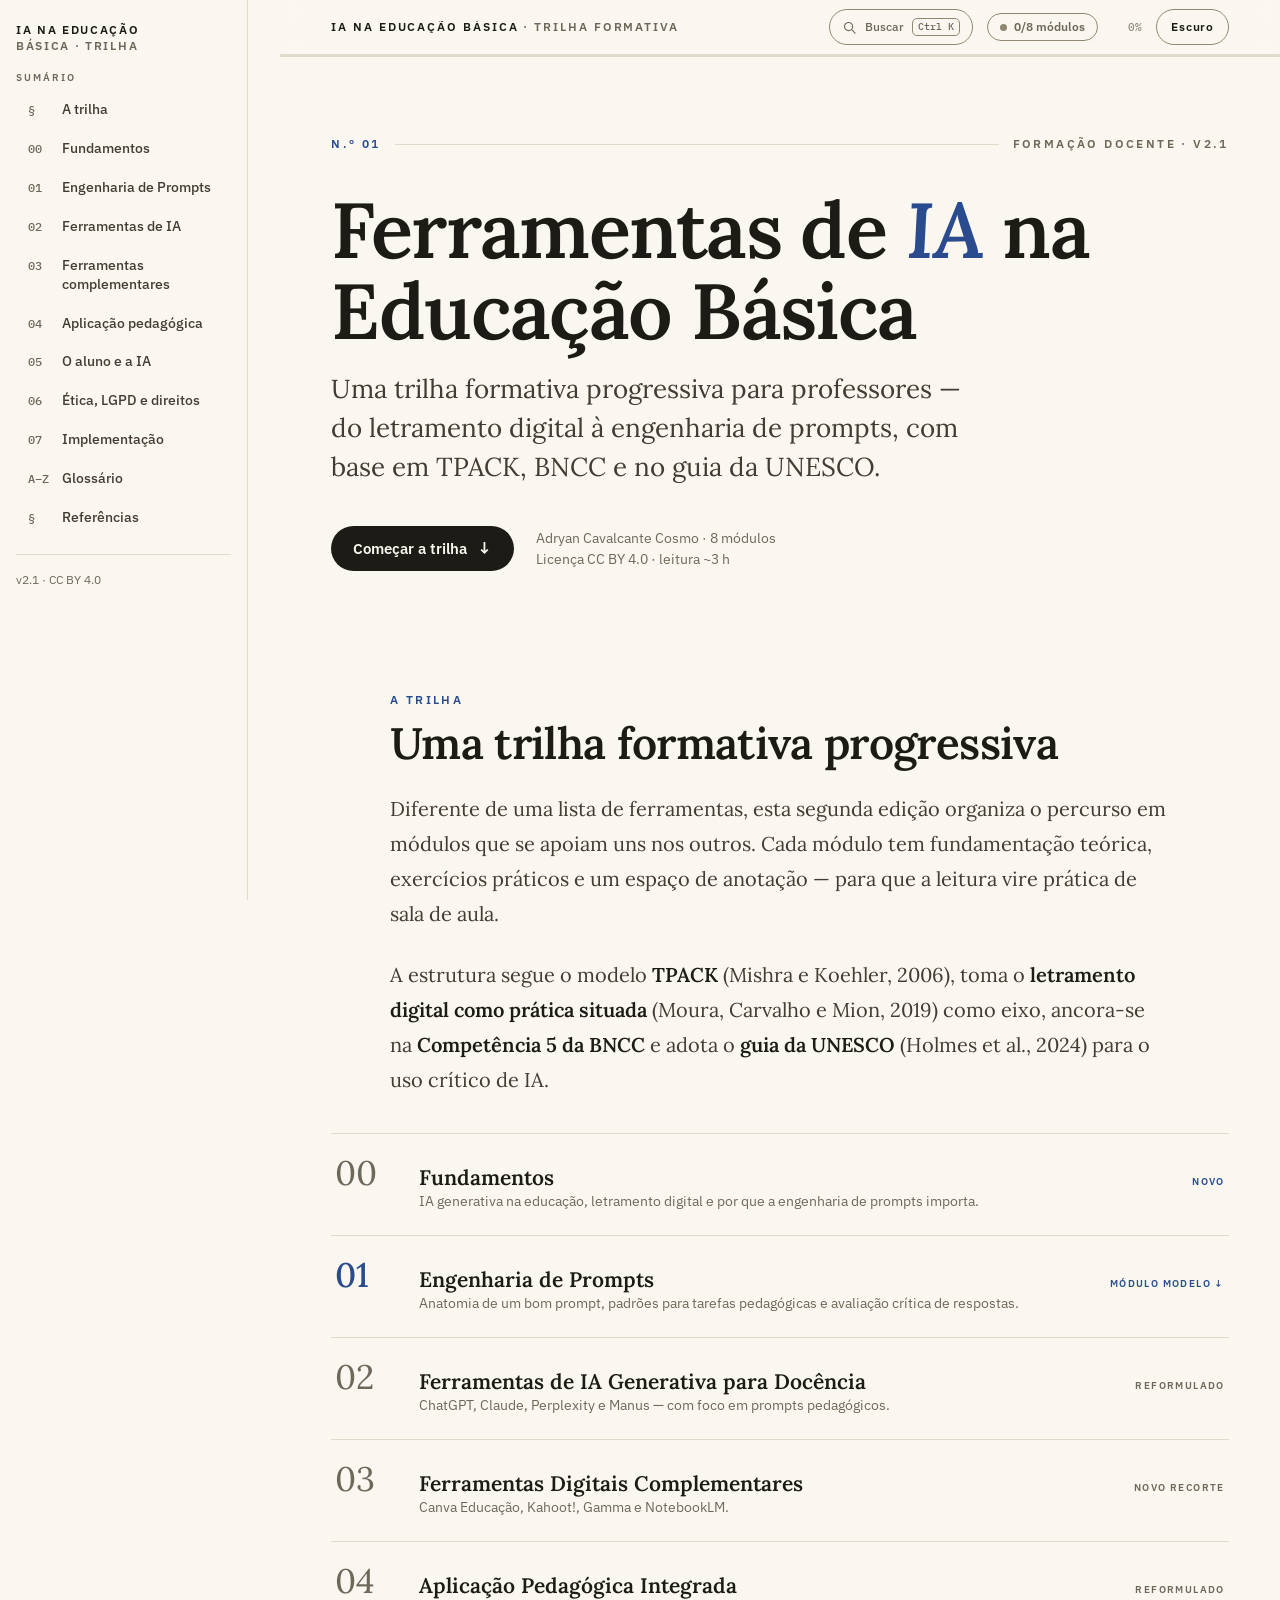
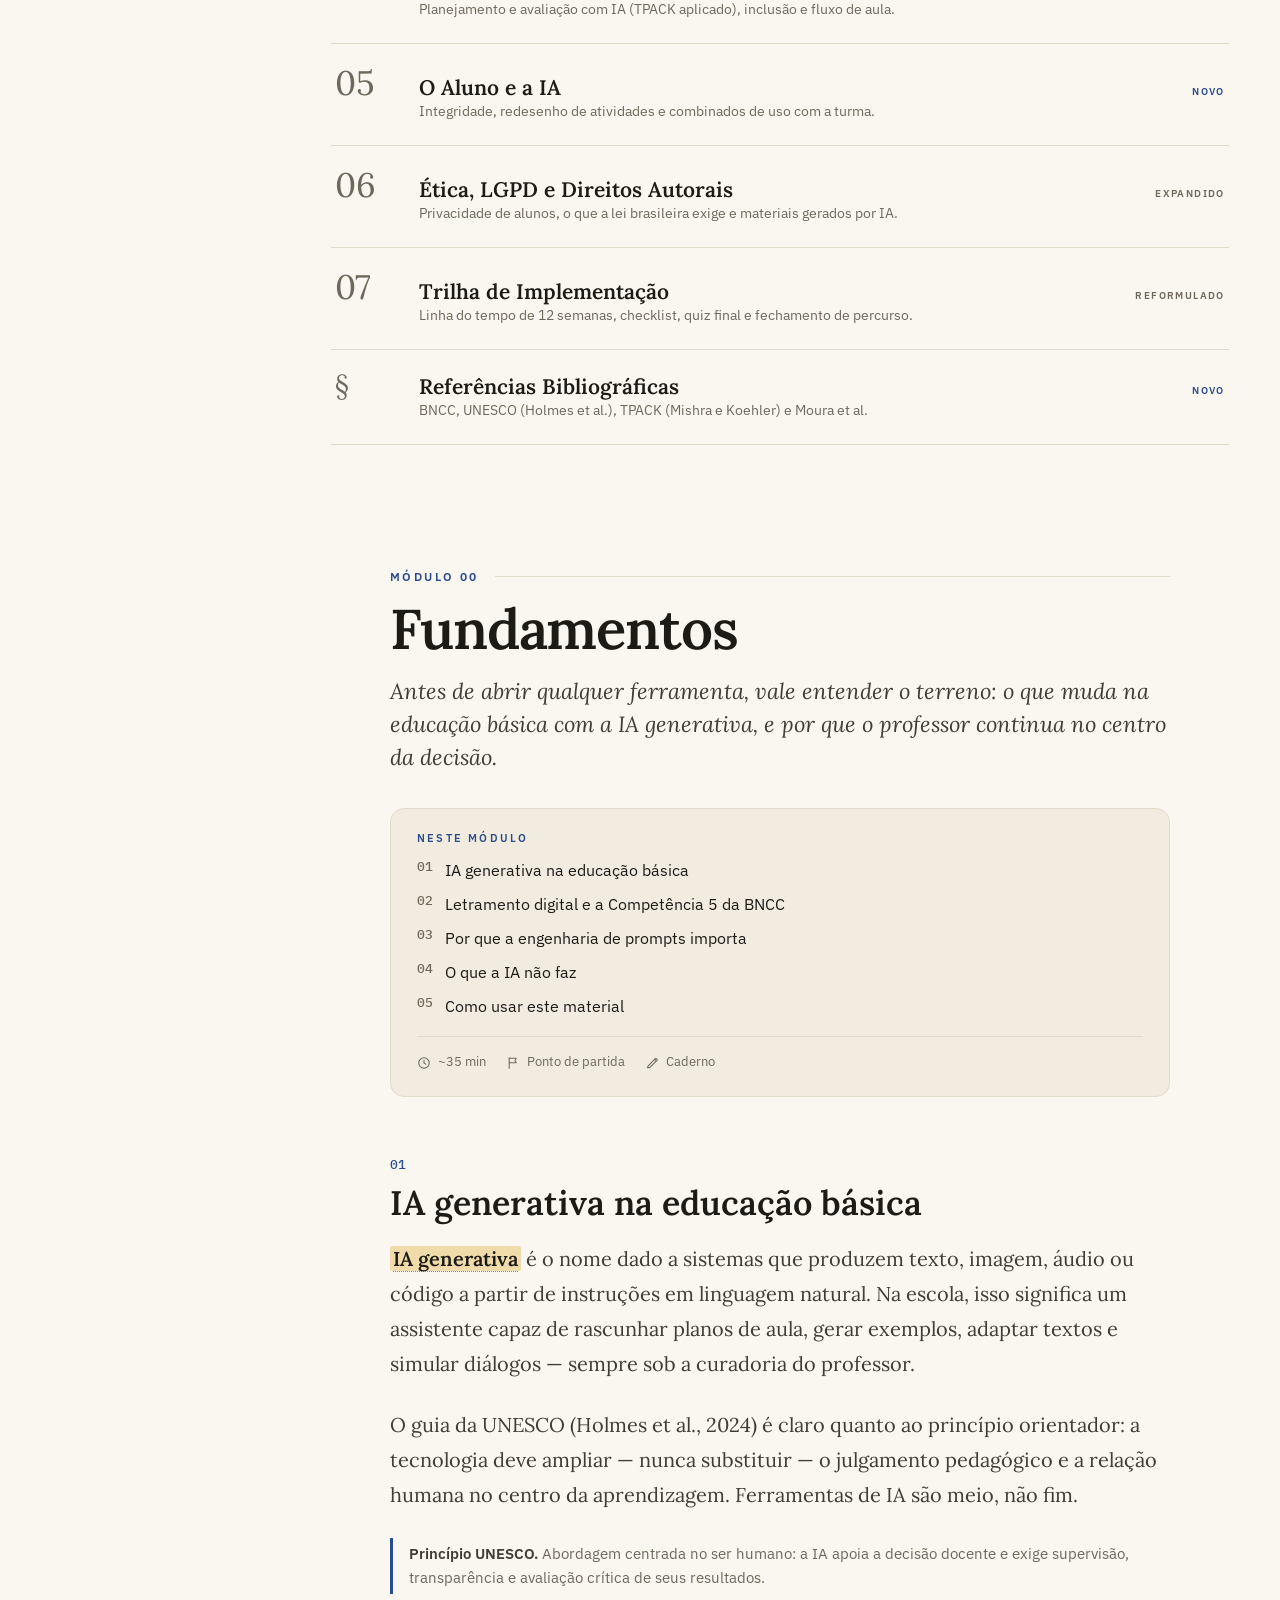
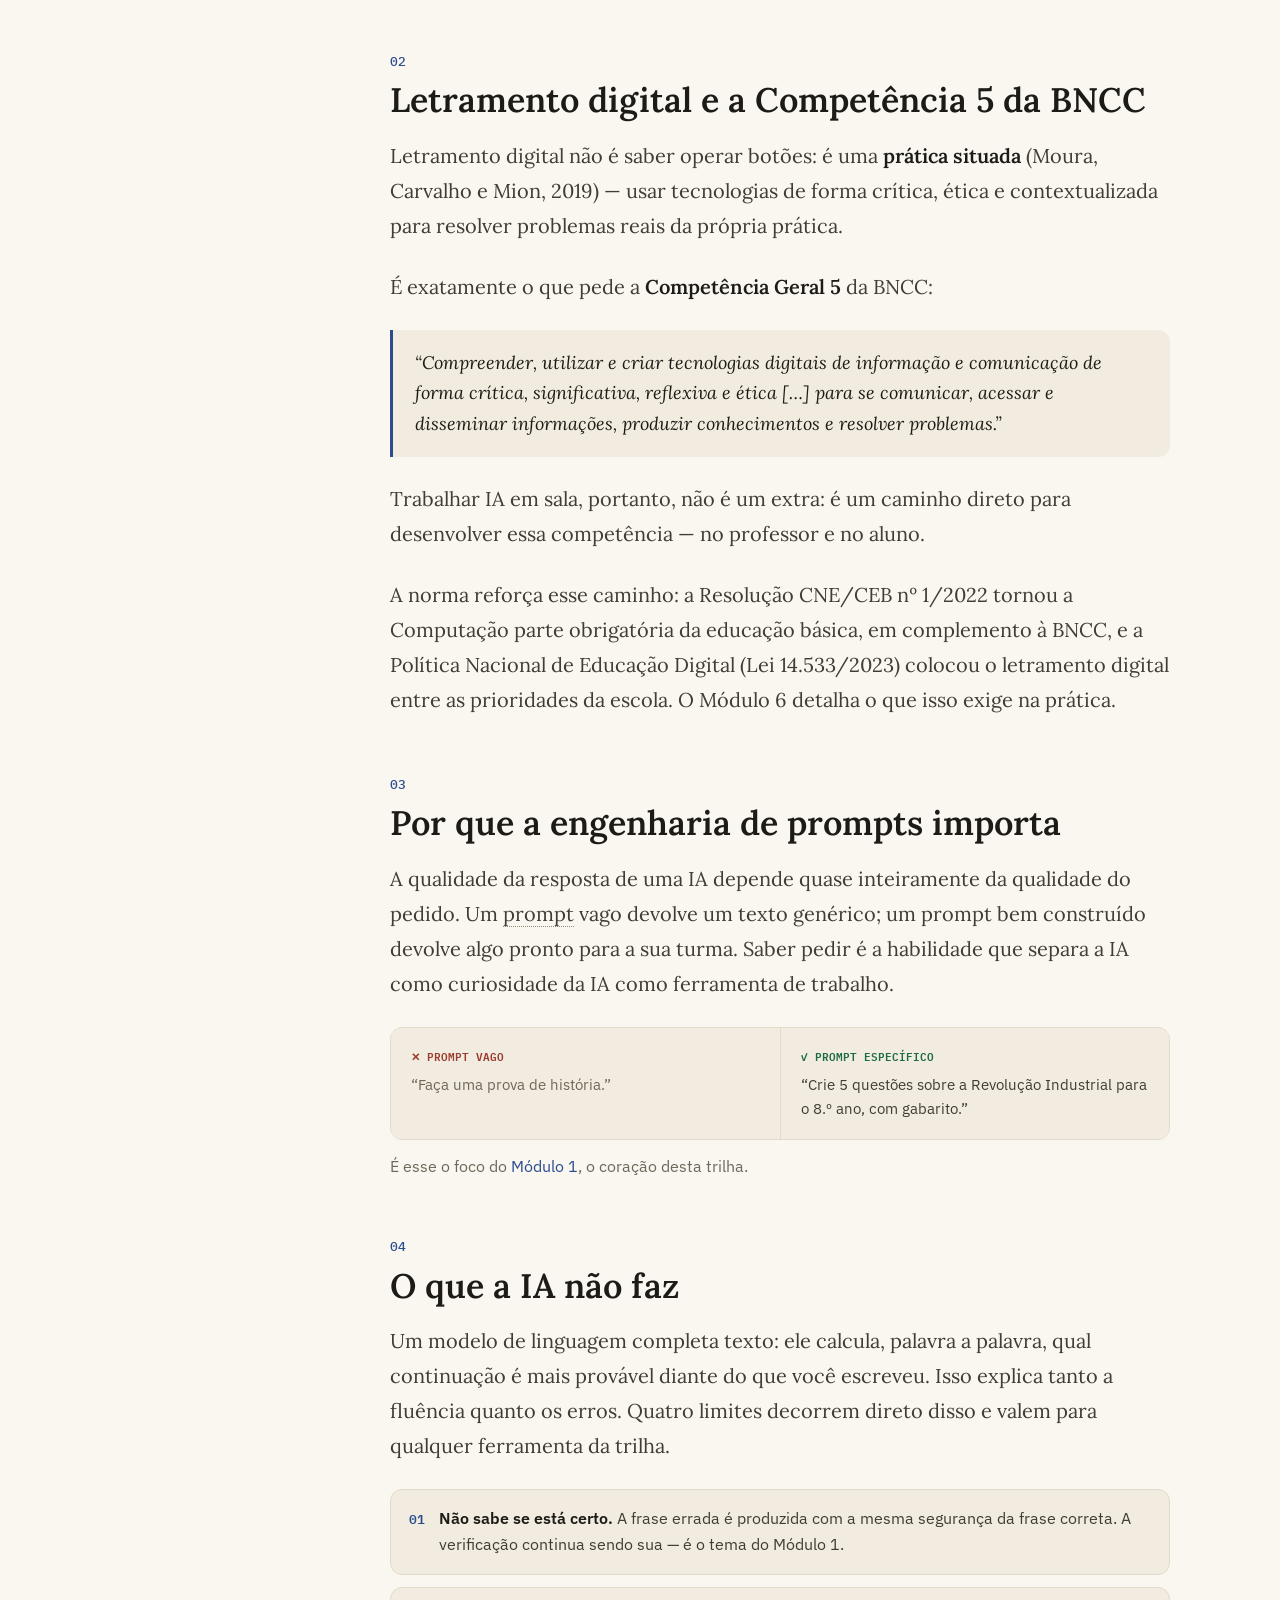
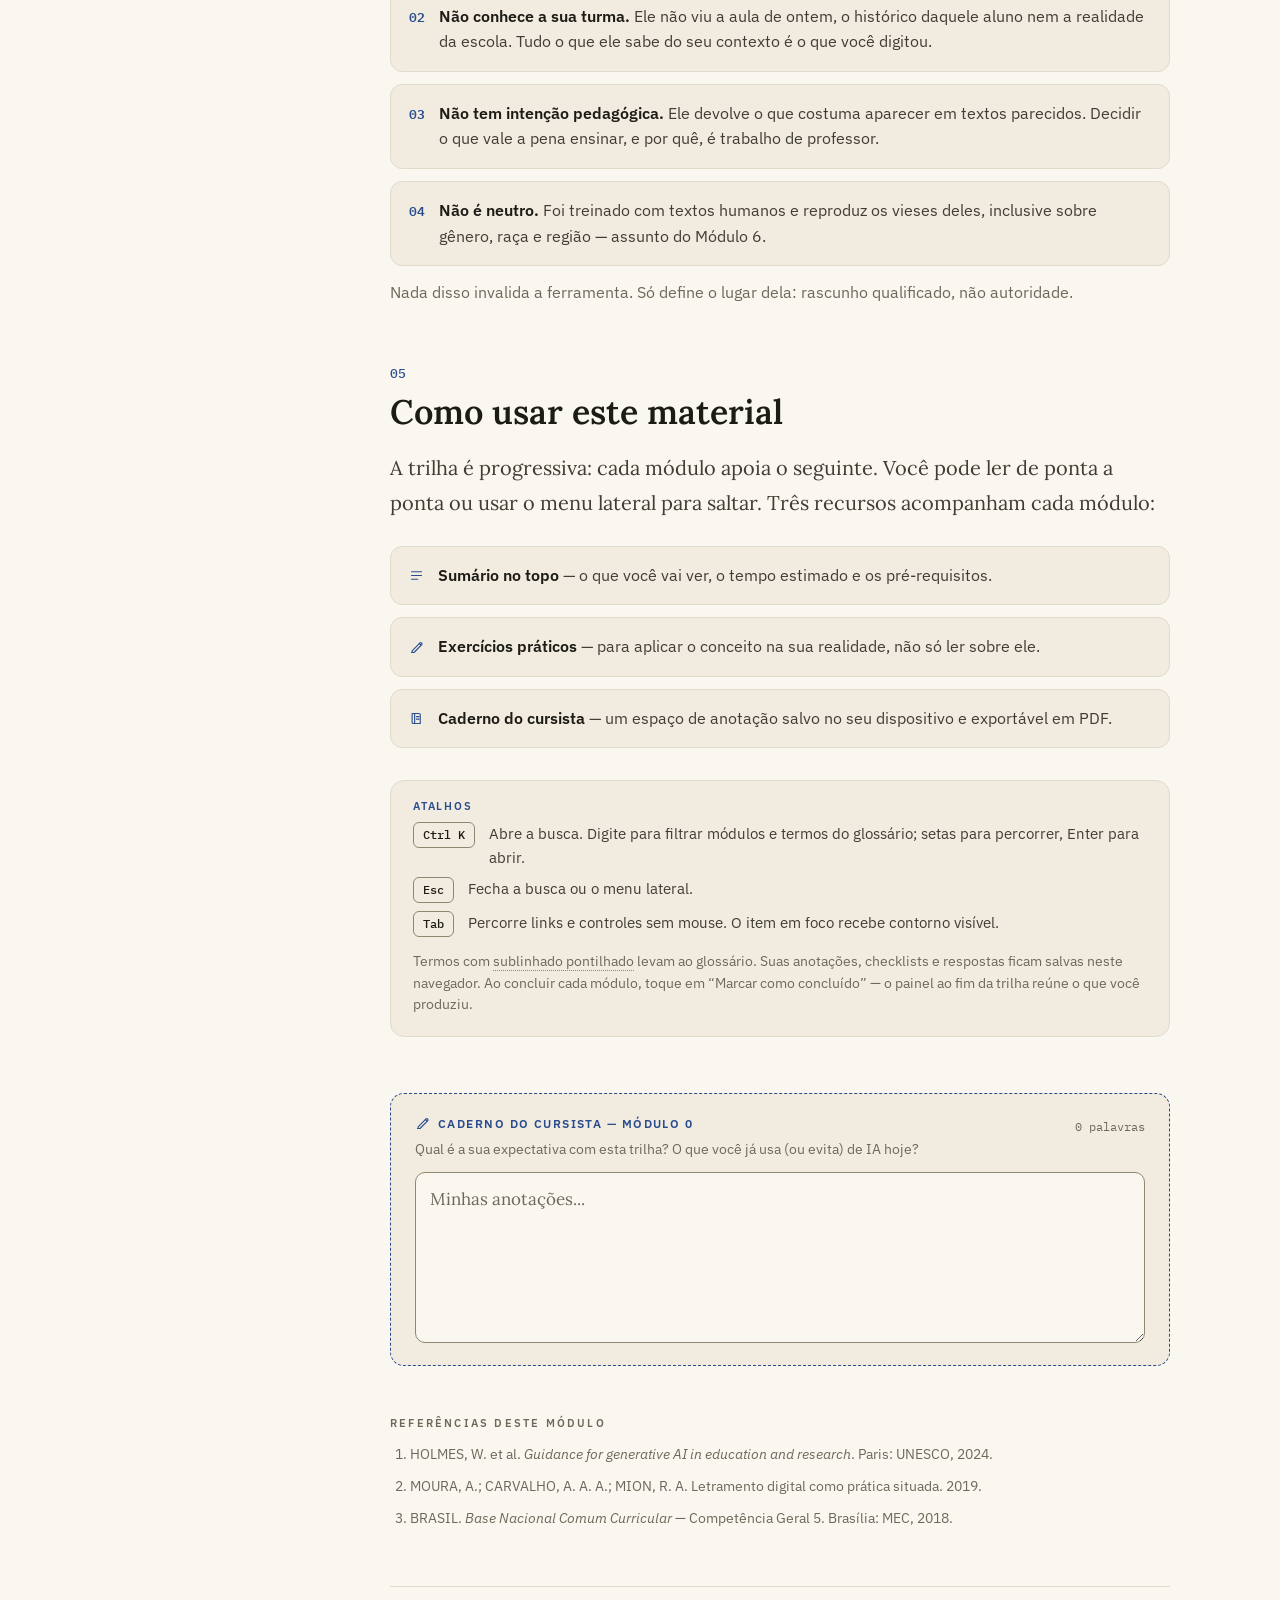
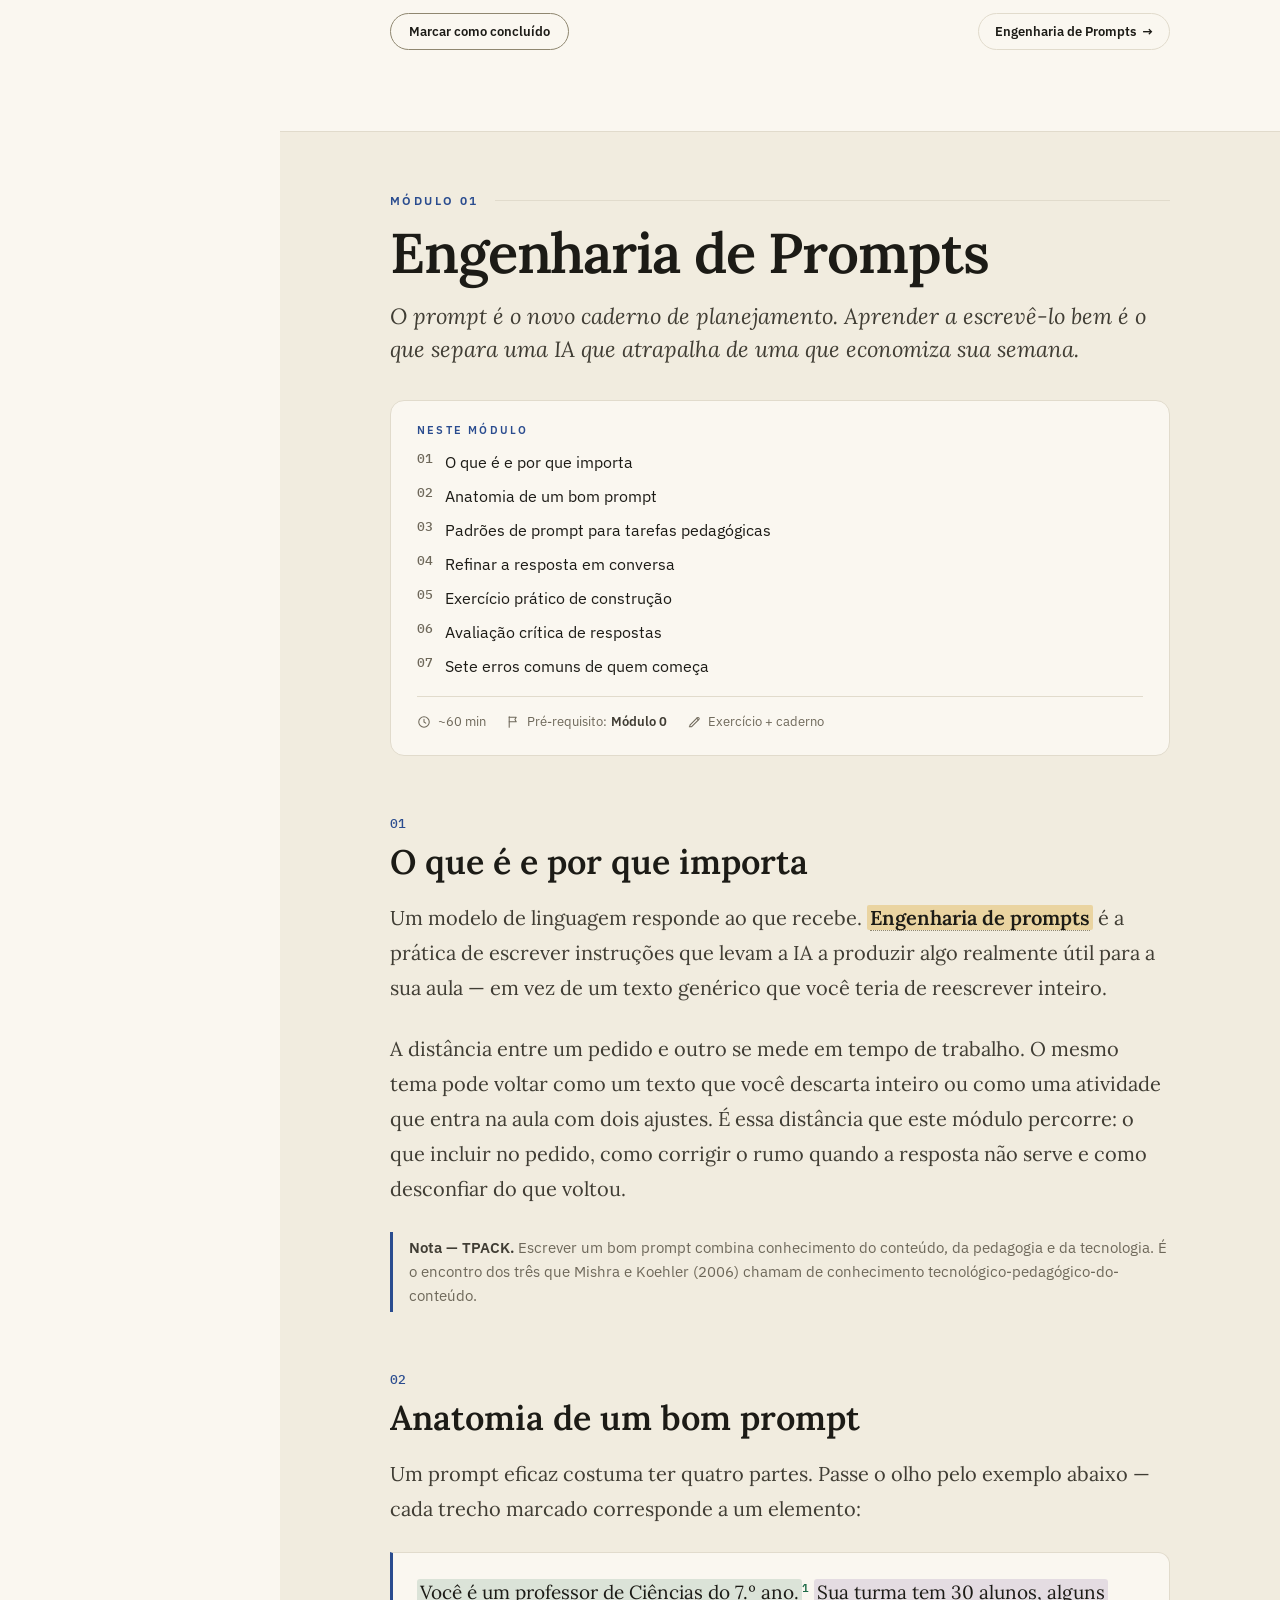
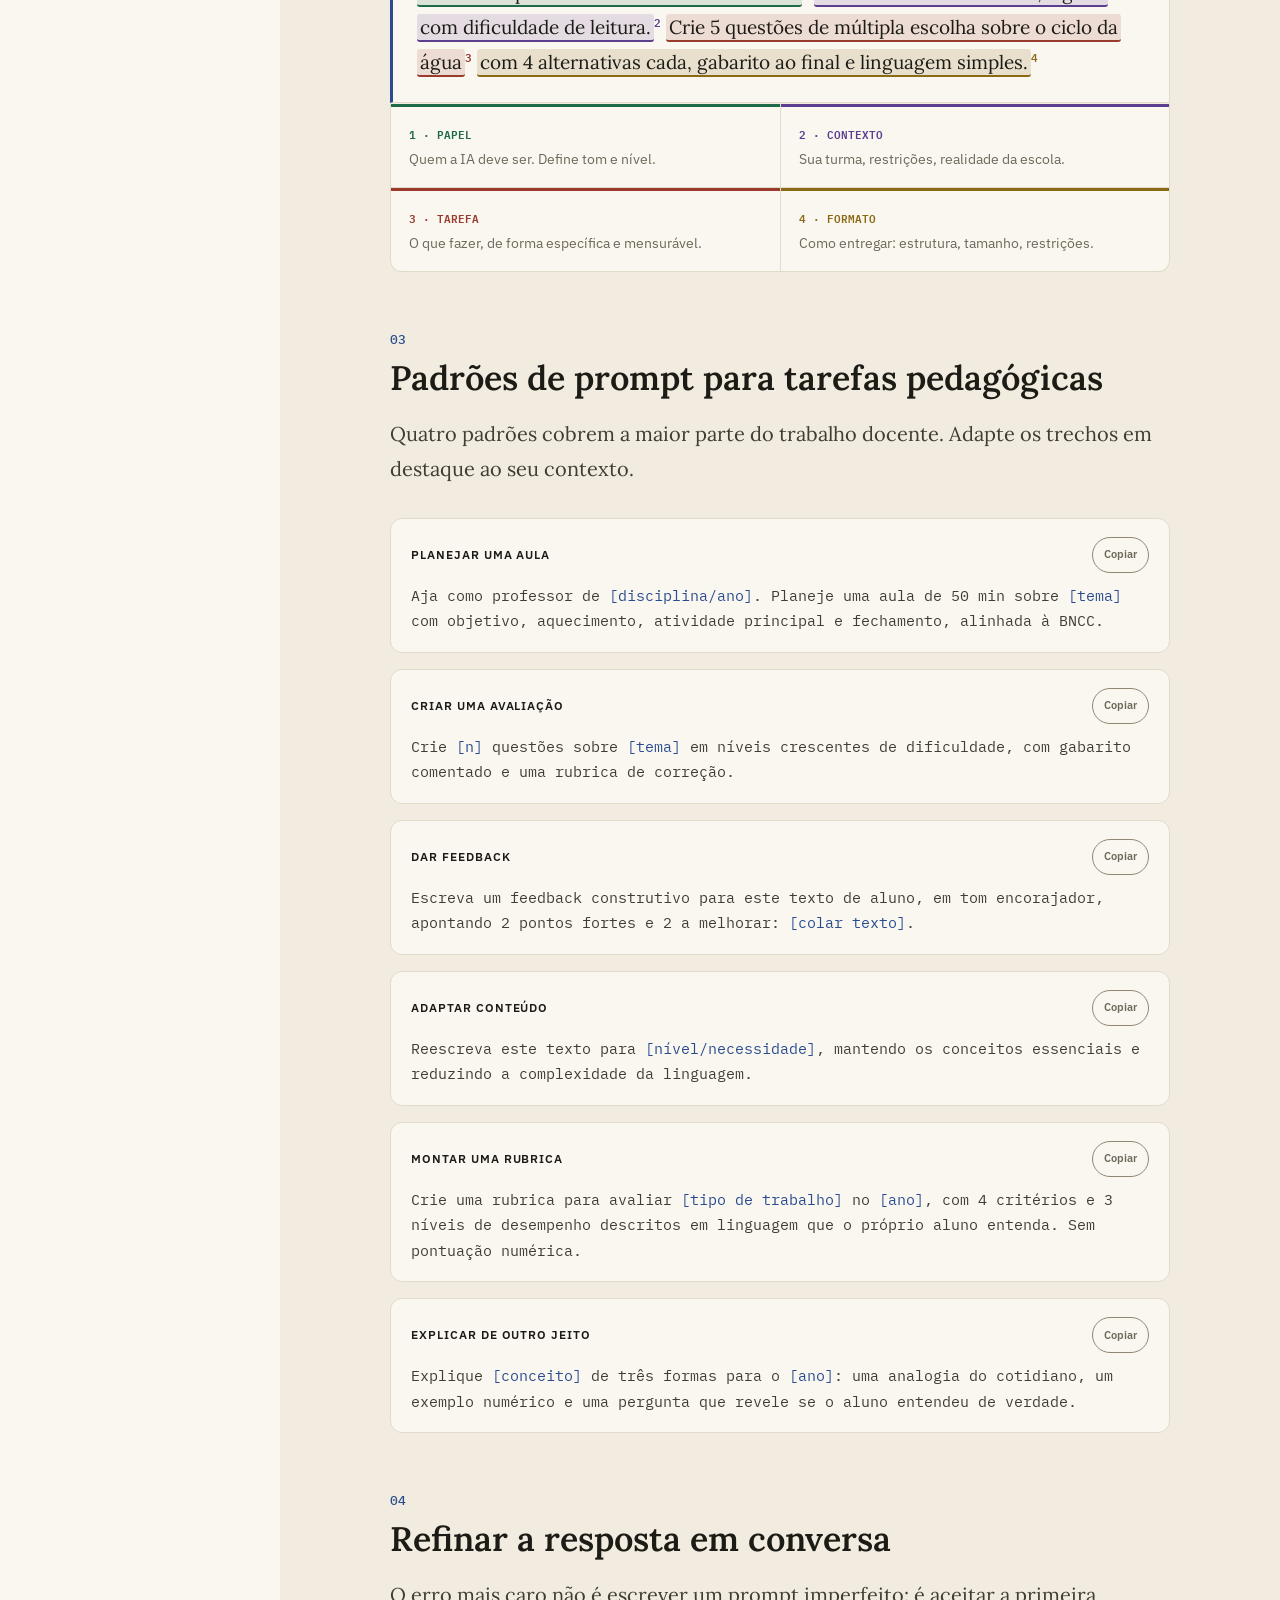
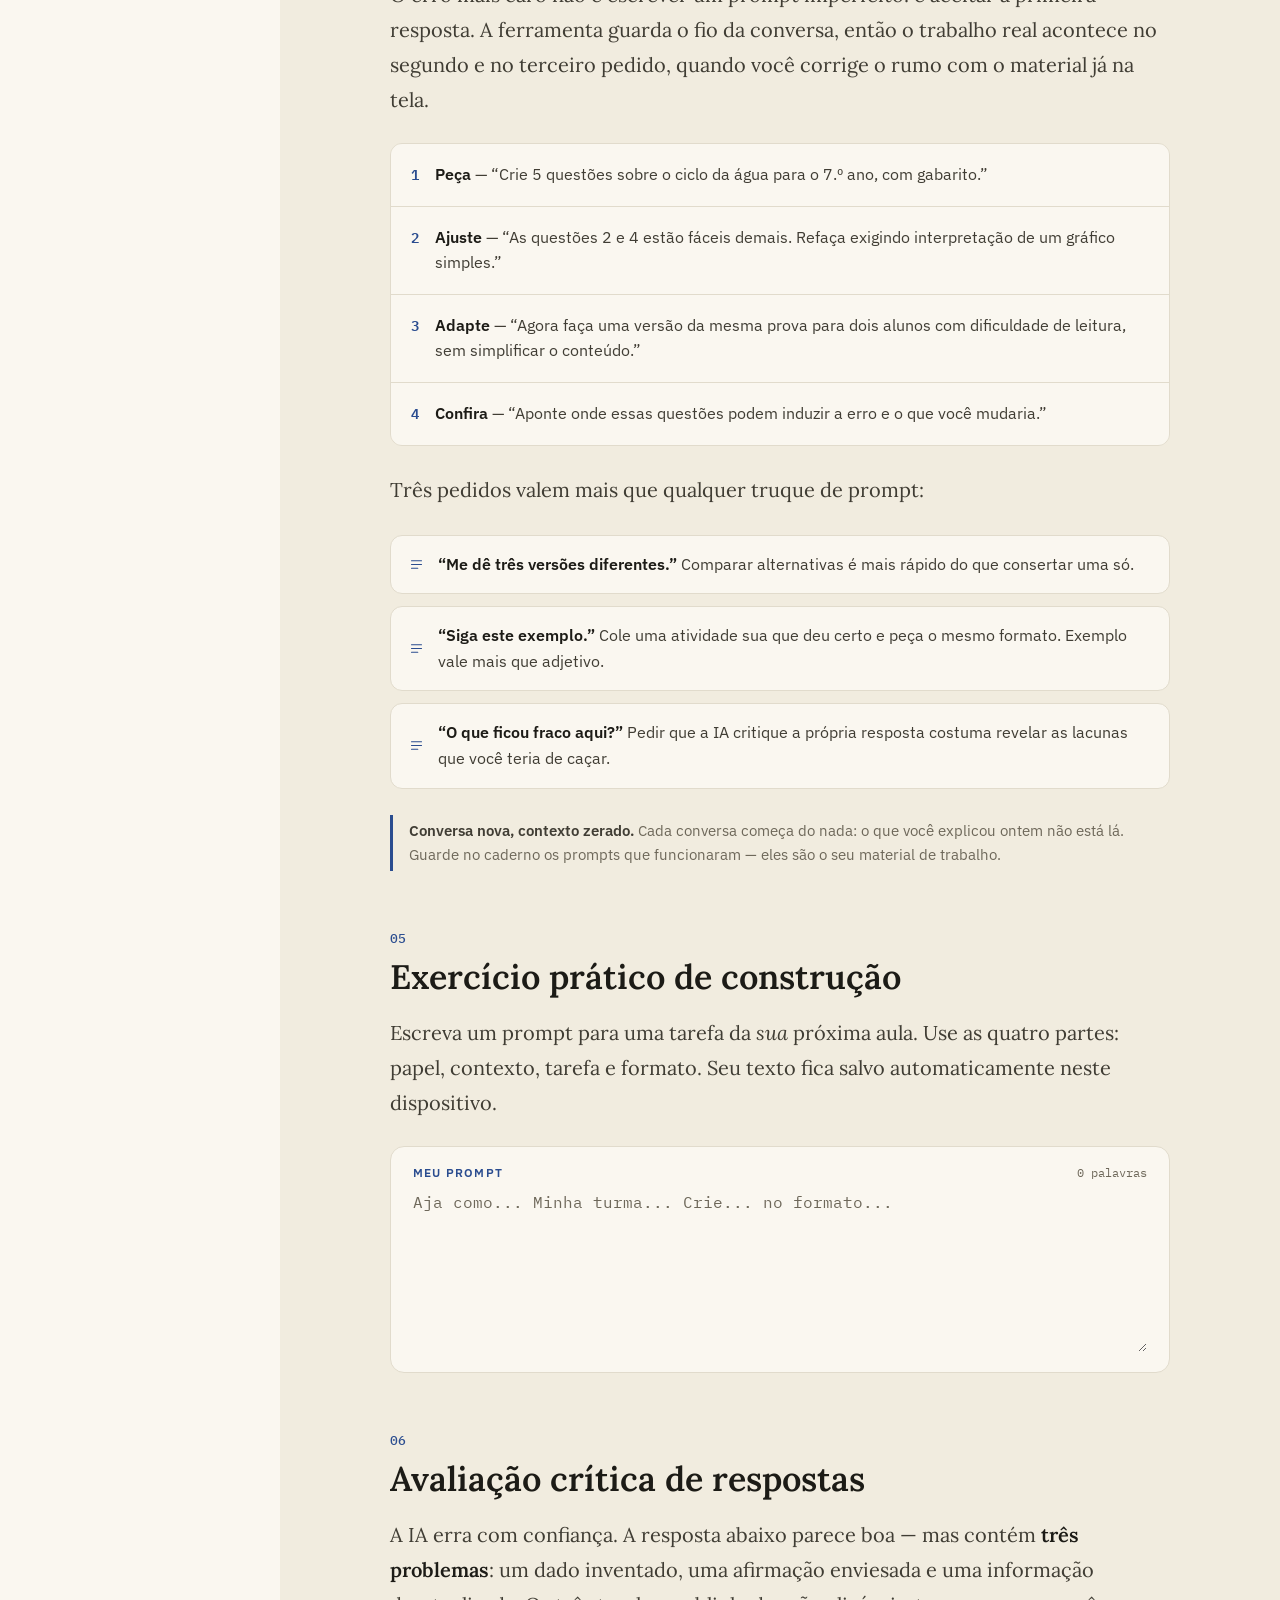
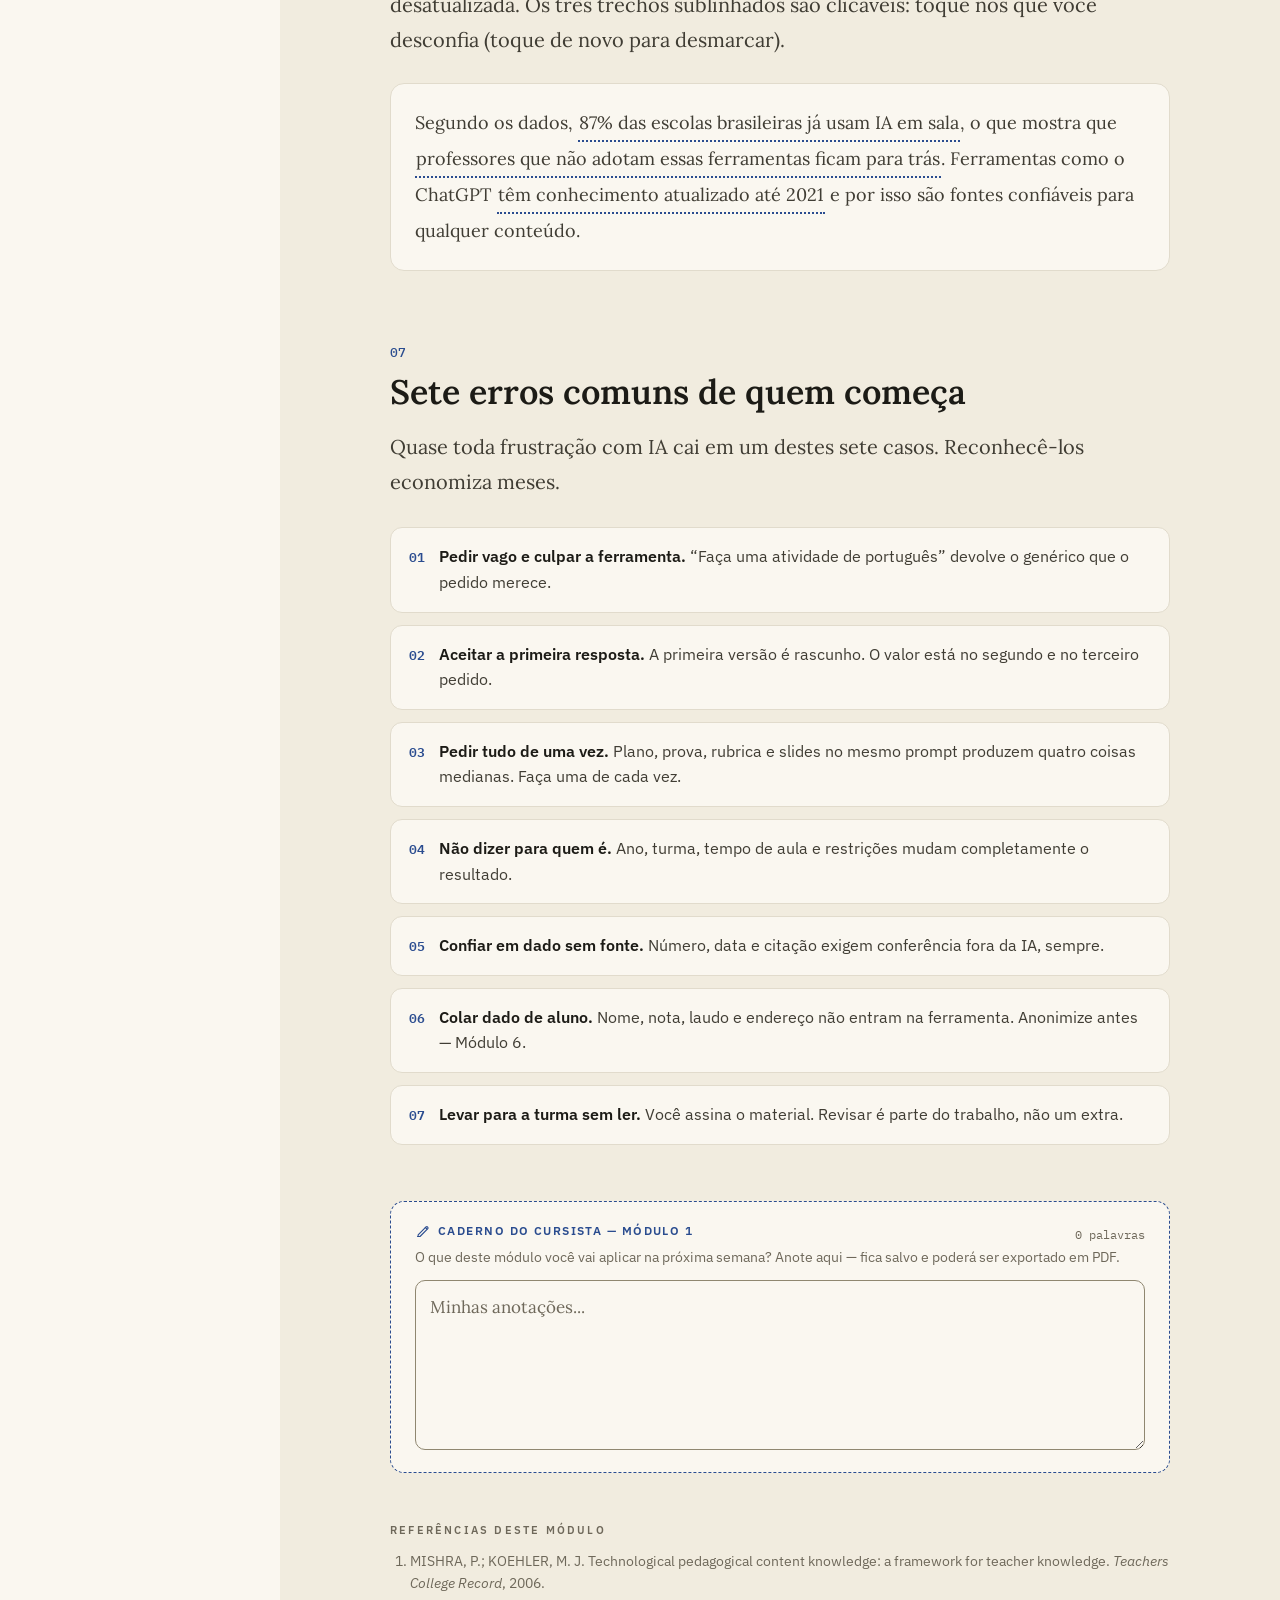
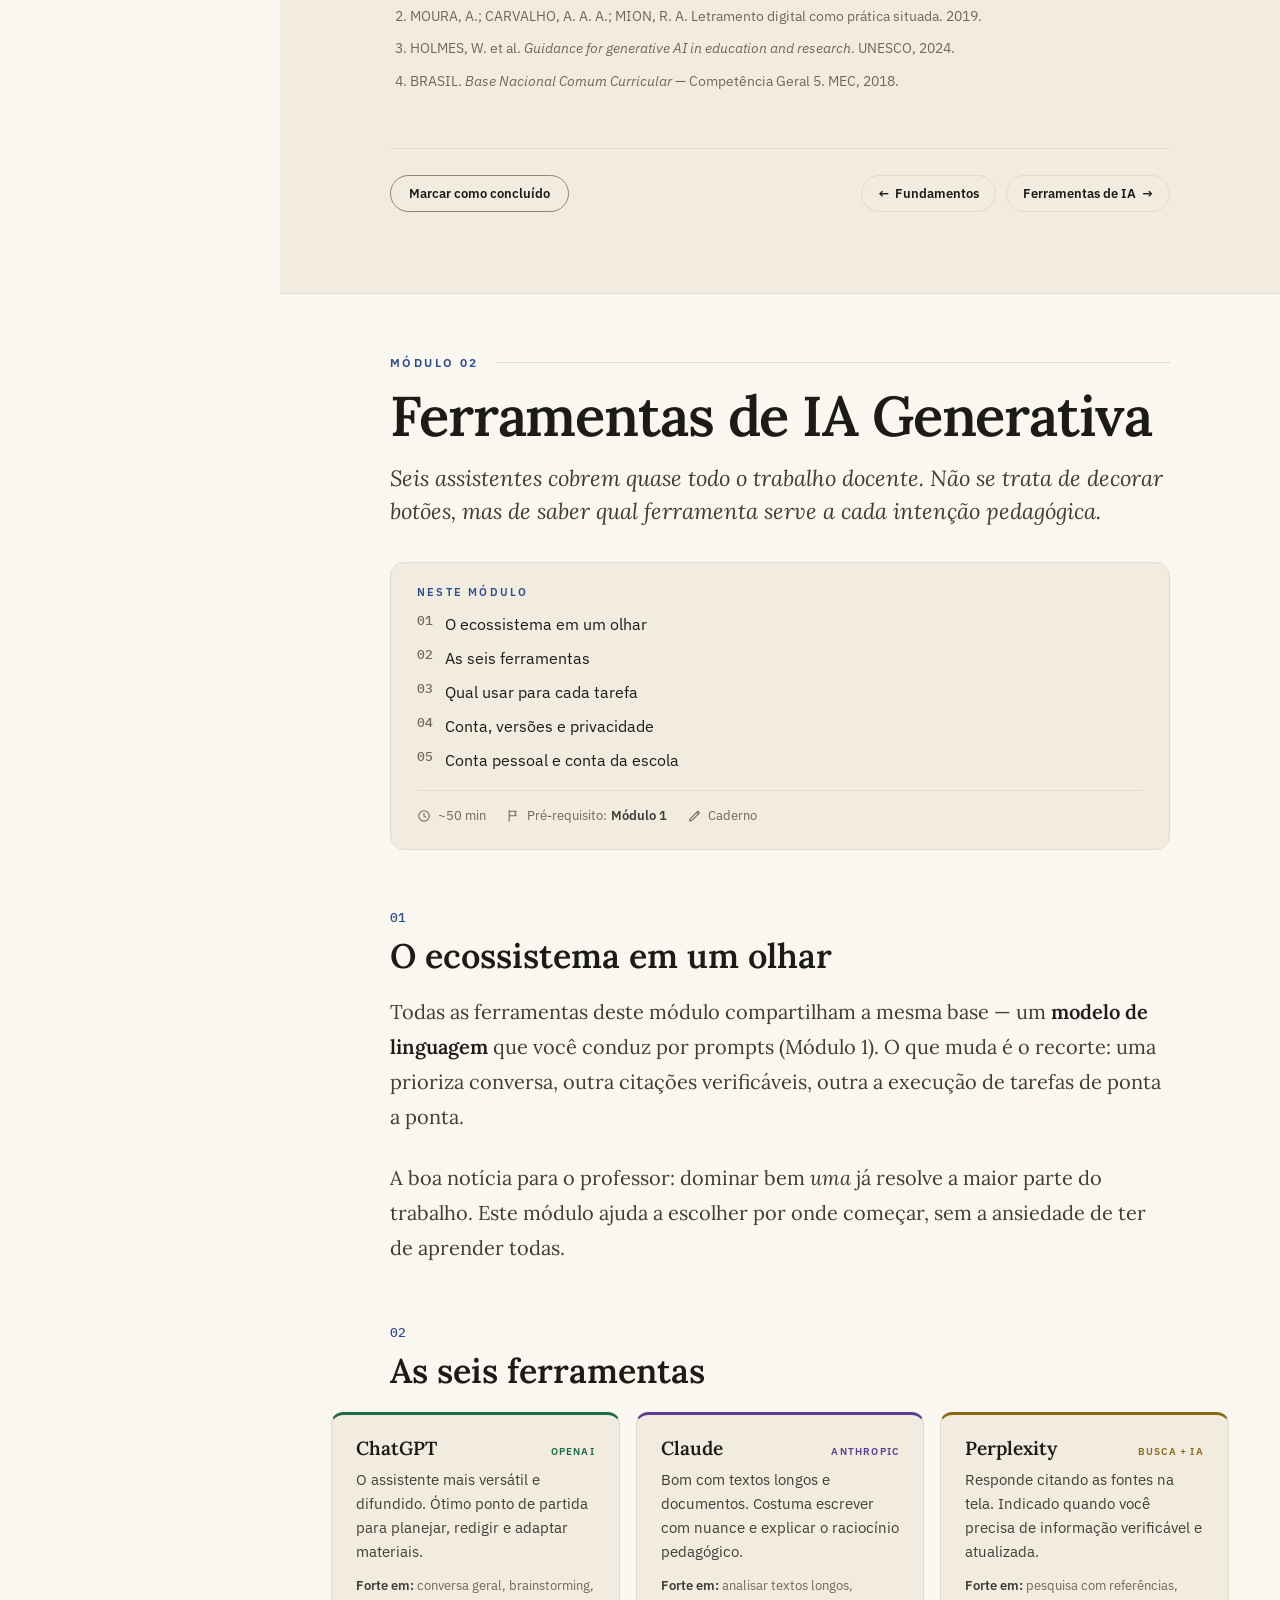
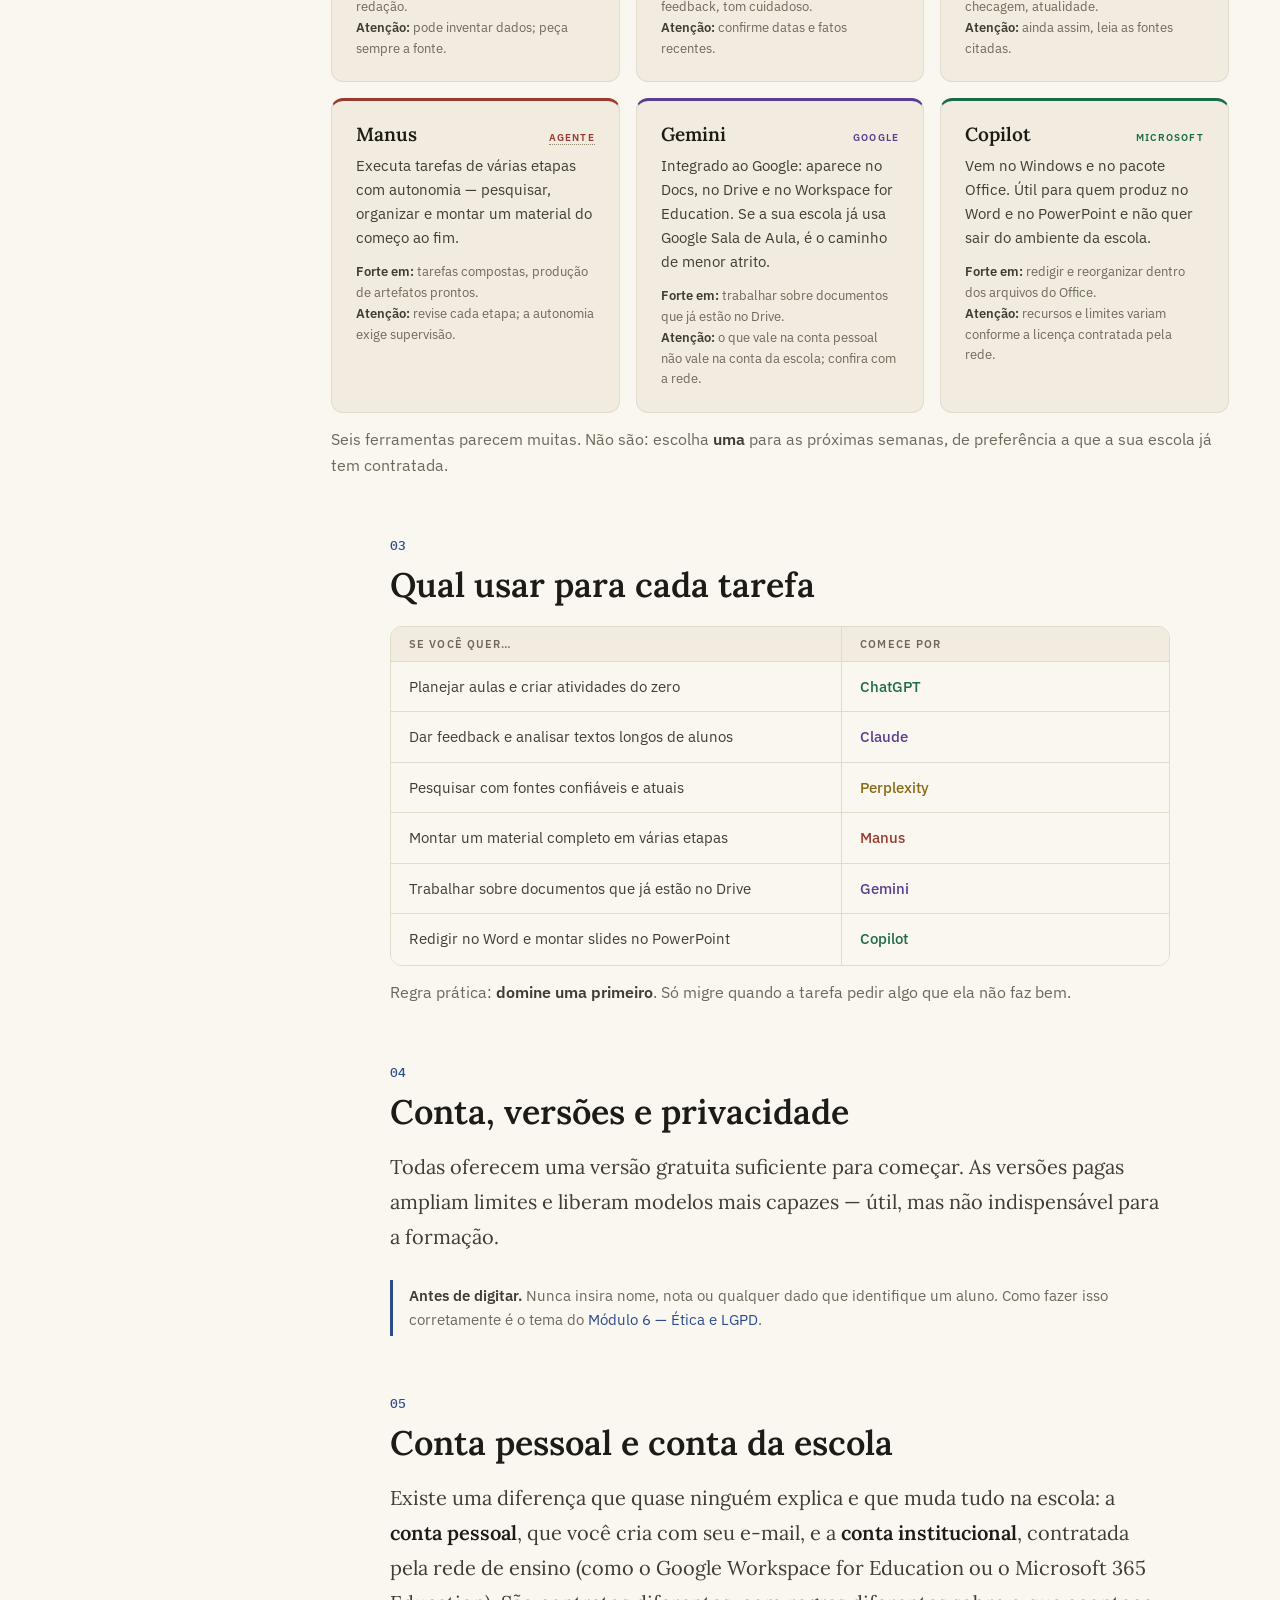
==== commit ed9e6530: "Alarga o conteúdo na tela e corta duas repetições de argumento Layout: a medida de leitura passa de " ====
--- a/index.html
+++ b/index.html
@@ -306,7 +306,7 @@
       <span class="sub__num">01</span>
       <h3 class="sub__title">O que é e por que importa</h3>
       <p class="read">Um modelo de linguagem responde ao que recebe. <strong class="hl"><a class="gloss" href="#termo-engenharia-de-prompt" title="Ver no glossário">Engenharia de prompts</a></strong> é a prática de escrever instruções que levam a IA a produzir algo realmente útil para a sua aula — em vez de um texto genérico que você teria de reescrever inteiro.</p>
-      <p class="read">Para o professor, isso não é detalhe técnico: é a competência que transforma a IA de curiosidade em ferramenta de planejamento, avaliação e diferenciação. É também onde se exerce o julgamento pedagógico — decidir o que pedir, com que intenção e para quais alunos.</p>
+      <p class="read">A distância entre um pedido e outro se mede em tempo de trabalho. O mesmo tema pode voltar como um texto que você descarta inteiro ou como uma atividade que entra na aula com dois ajustes. É essa distância que este módulo percorre: o que incluir no pedido, como corrigir o rumo quando a resposta não serve e como desconfiar do que voltou.</p>
       <aside class="note"><strong>Nota — TPACK.</strong> Escrever um bom prompt combina conhecimento do conteúdo, da pedagogia e da tecnologia. É o encontro dos três que Mishra e Koehler (2006) chamam de conhecimento tecnológico-pedagógico-do-conteúdo.</aside>
     </div>
 
@@ -819,7 +819,7 @@
         <div class="row-card"><span class="row-card__num">04</span><span class="row-card__text"><strong>Quando você não domina o assunto.</strong> Sem repertório para revisar, você não tem como perceber o erro — e vai levá-lo para a turma.</span></div>
         <div class="row-card"><span class="row-card__num">05</span><span class="row-card__text"><strong>Quando conferir dá mais trabalho que fazer.</strong> Tarefa curta e bem conhecida costuma sair mais rápido à mão.</span></div>
       </div>
-      <aside class="note note--end"><strong>Um bom teste.</strong> Pergunte-se: eu assinaria isso? Se a resposta depender de uma revisão que você não vai ter tempo de fazer, não use.</aside>
+      <aside class="note note--end"><strong>Um bom teste.</strong> Se a tarefa exige conhecer a pessoa — o histórico do aluno, o clima da turma, o que foi combinado ontem —, ela não é para a IA. Se exige repertório e forma, pode ser.</aside>
     </div>
 
     <div id="m4-exercicio" class="sub">
--- a/style.css
+++ b/style.css
@@ -25,9 +25,9 @@
   --sans: 'IBM Plex Sans', system-ui, -apple-system, 'Segoe UI', sans-serif;
   --mono: 'IBM Plex Mono', ui-monospace, 'Cascadia Mono', Consolas, monospace;
 
-  --measure: 672px;
-  --wide: 820px;
-  --gutter: clamp(16px, 4vw, 40px);
+  --measure: 780px;
+  --wide: 1100px;
+  --gutter: clamp(20px, 4vw, 56px);
   --sidenav-w: 248px;
   --topbar-h: 54px;
 
@@ -912,11 +912,11 @@
 }
 .anatomy__sup { font: 600 11px var(--mono); color: var(--c); }
 
-/* Na medida de 672px, minmax(210px) dava 3+1 com uma trilha vazia;
-   260px garante 2×2 (mesma regra do painel de fechamento). */
+/* Quatro células precisam fechar em 2×2 em qualquer medida de leitura:
+   por isso o mínimo é largo (e limitado a 100% no celular). */
 .anatomy-key {
   display: grid;
-  grid-template-columns: repeat(auto-fit, minmax(260px, 1fr));
+  grid-template-columns: repeat(auto-fit, minmax(min(100%, 380px), 1fr));
   gap: 1px;
   margin-top: 1px;
   border: 1px solid var(--rule);
@@ -1100,9 +1100,11 @@
 .backup__msg:empty { margin: 0; }
 
 /* Ferramentas */
+/* No máximo três colunas, mesmo em tela larga: acima disso o card
+   fica estreito demais para o texto que carrega. */
 .tools {
   display: grid;
-  grid-template-columns: repeat(auto-fit, minmax(280px, 1fr));
+  grid-template-columns: repeat(auto-fit, minmax(clamp(280px, 32%, 440px), 1fr));
   gap: 16px;
 }
 .tool {
@@ -1401,7 +1403,7 @@
 .panel__date { font: 400 12px/1 var(--mono); color: var(--muted); }
 .panel__grid {
   display: grid;
-  grid-template-columns: repeat(auto-fit, minmax(260px, 1fr));
+  grid-template-columns: repeat(auto-fit, minmax(min(100%, 380px), 1fr));
   gap: 1px;
   margin: 0;
 }
@@ -1544,6 +1546,16 @@
   .scrim { display: none !important; }
 }
 
+/* Em telas largas, a medida de leitura e os blocos crescem junto,
+   para o conteúdo ocupar a tela sem encostar nas bordas. */
+@media (min-width: 1440px) {
+  :root { --measure: 840px; --wide: 1280px; --gutter: 64px; }
+}
+
+@media (min-width: 1760px) {
+  :root { --measure: 900px; --wide: 1460px; --gutter: 80px; }
+}
+
 @media (max-width: 640px) {
   .search { padding: 0; }
   .search__panel {
